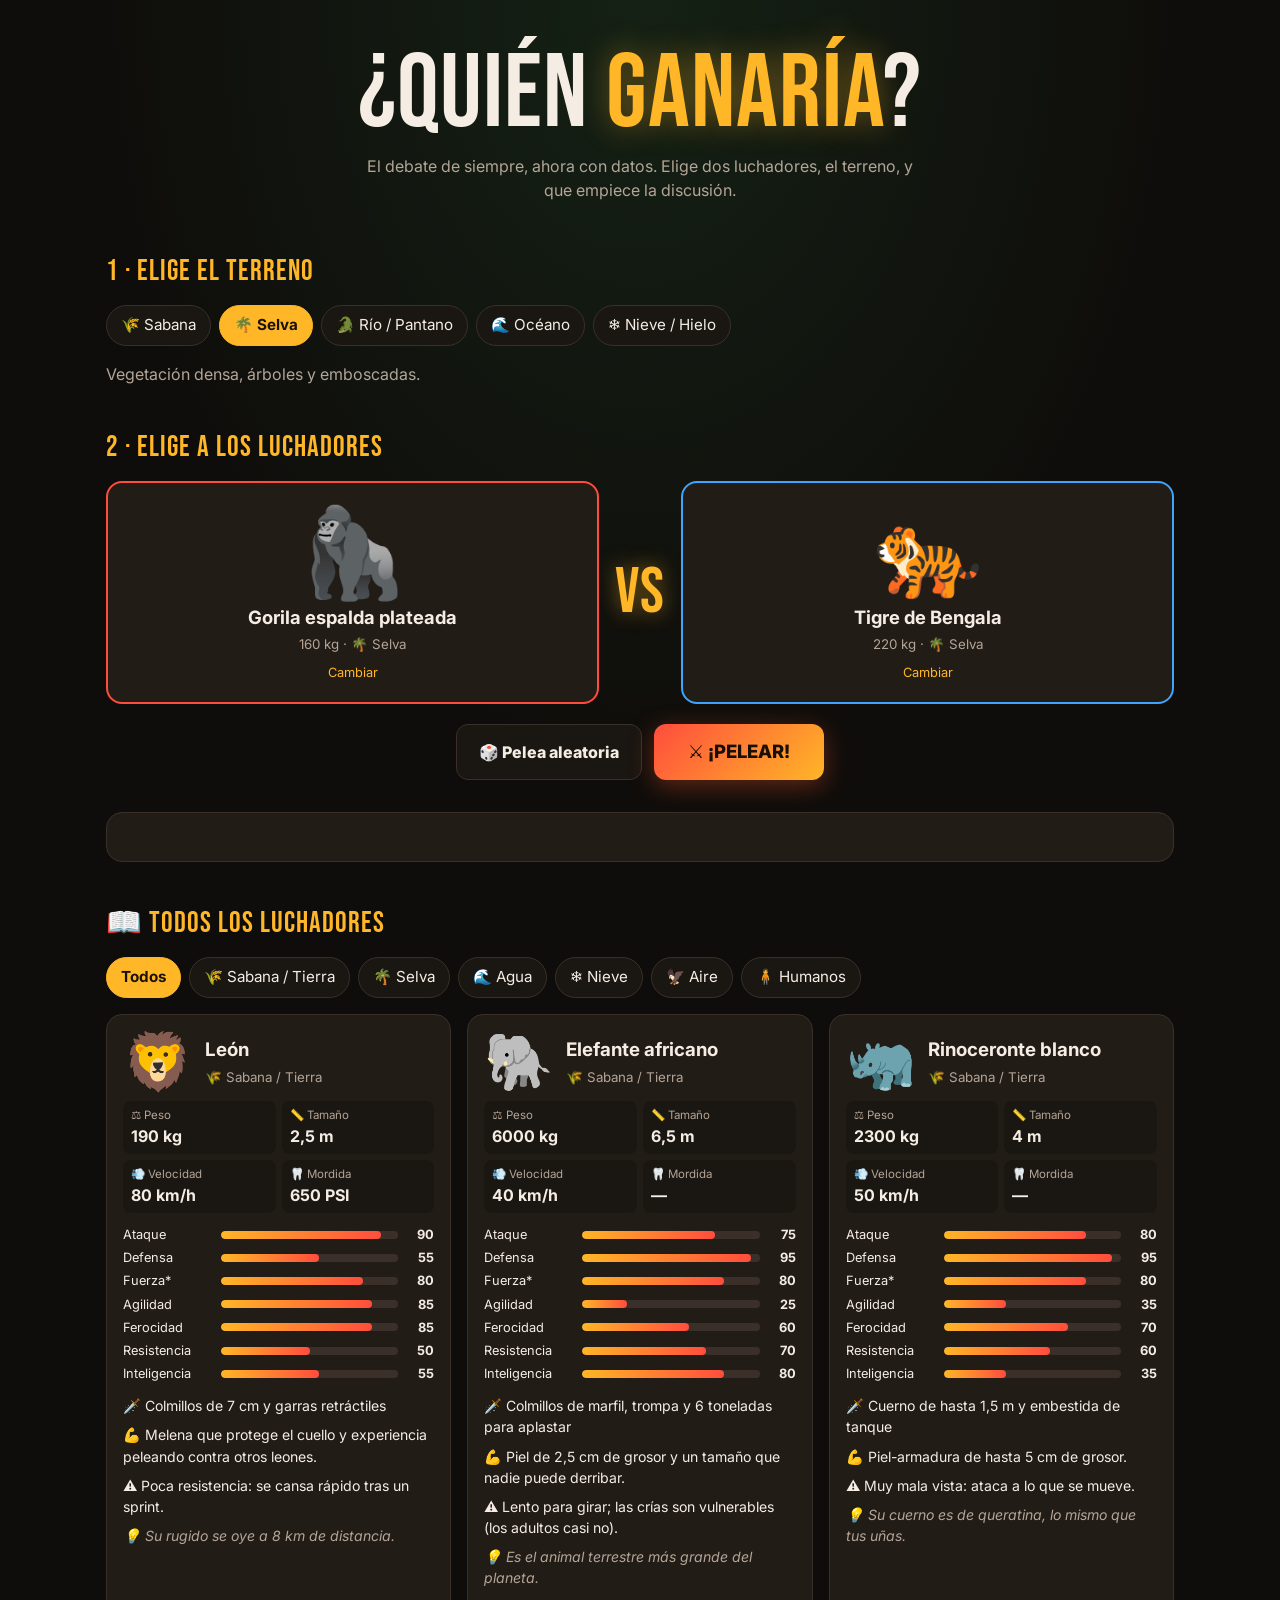
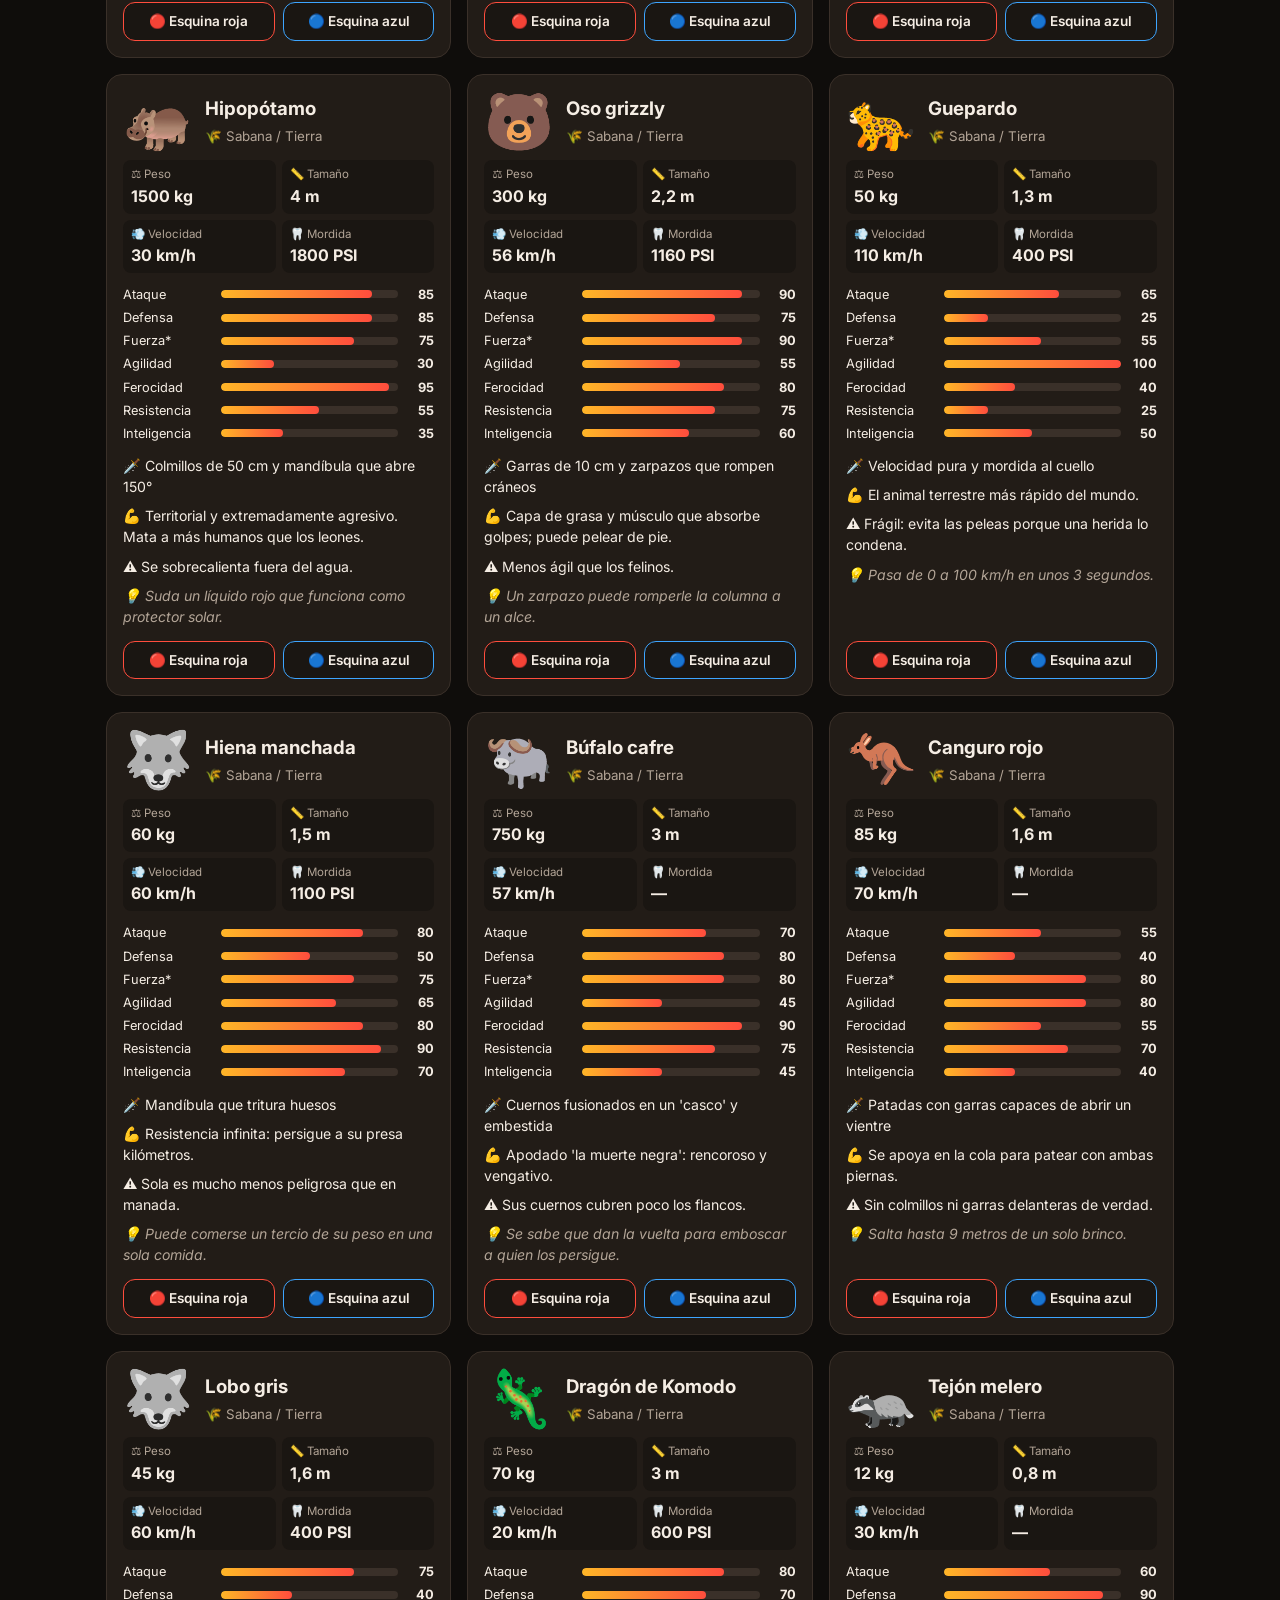
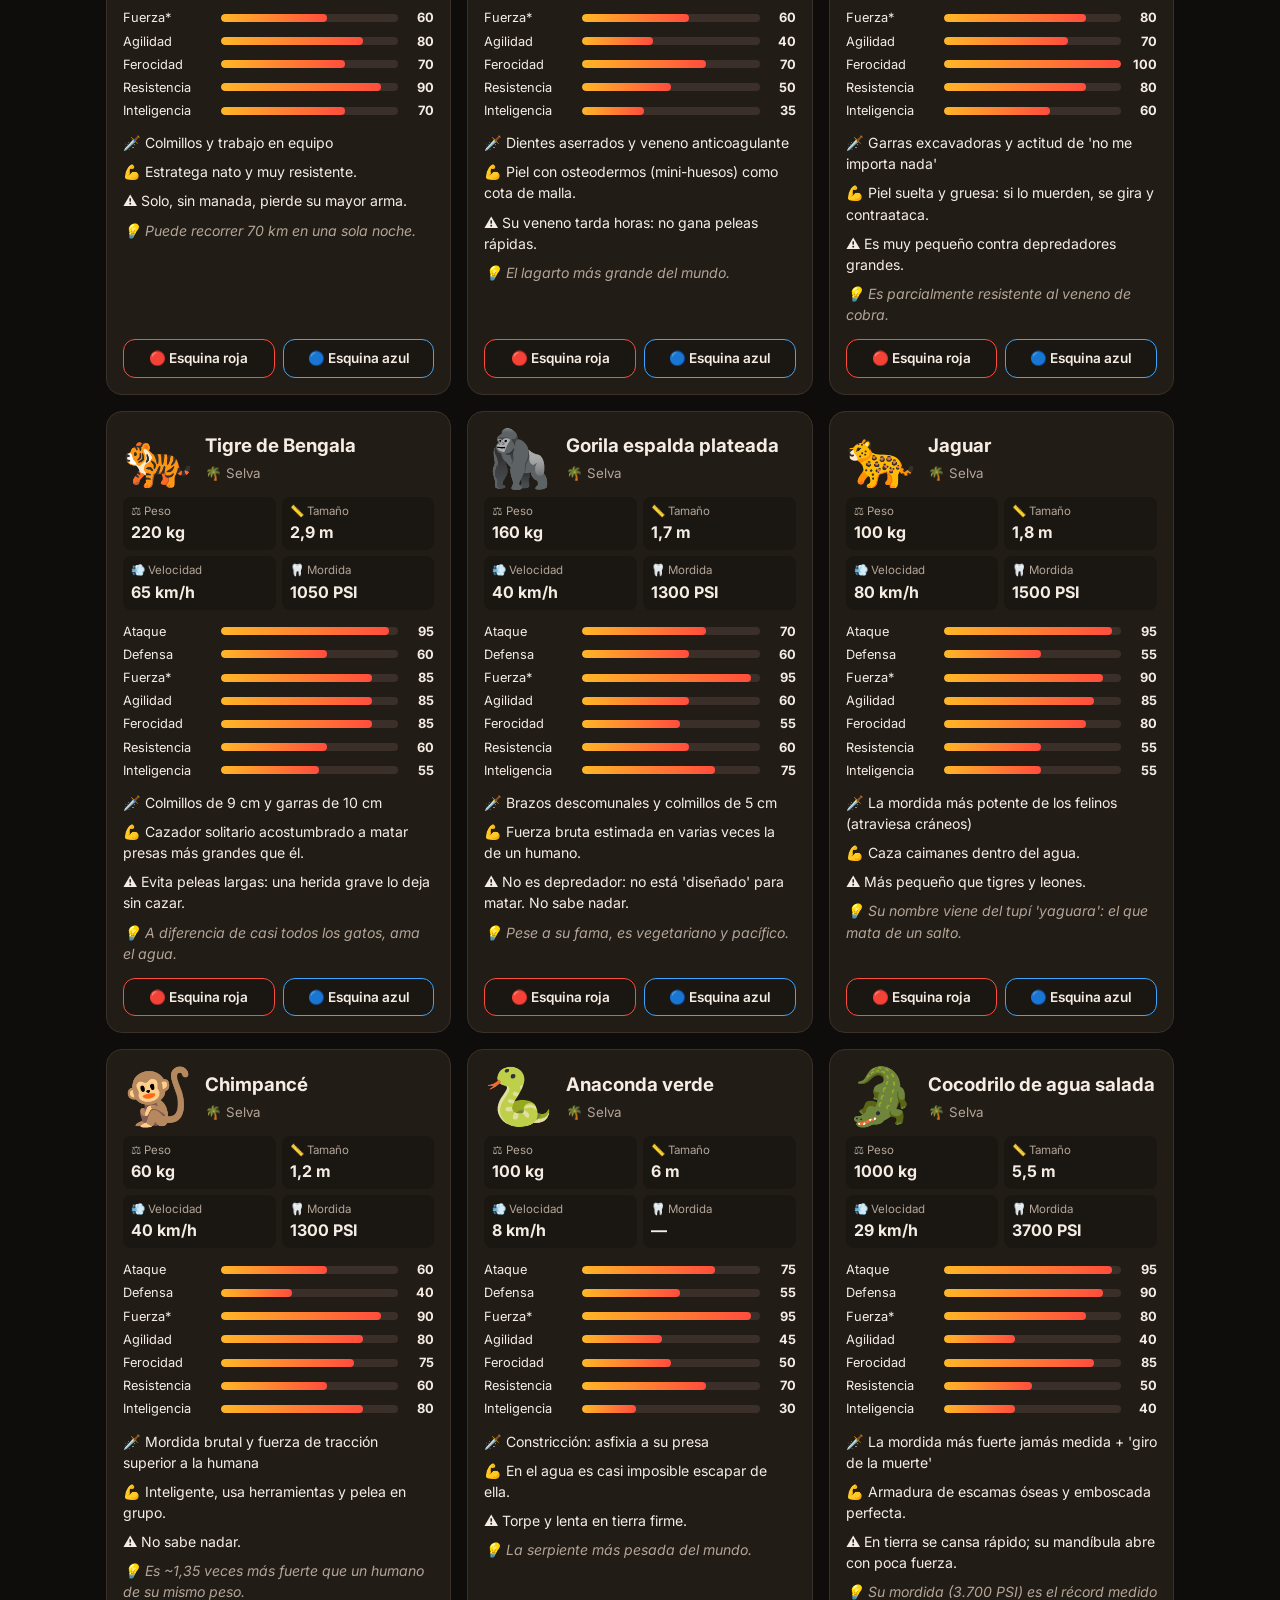
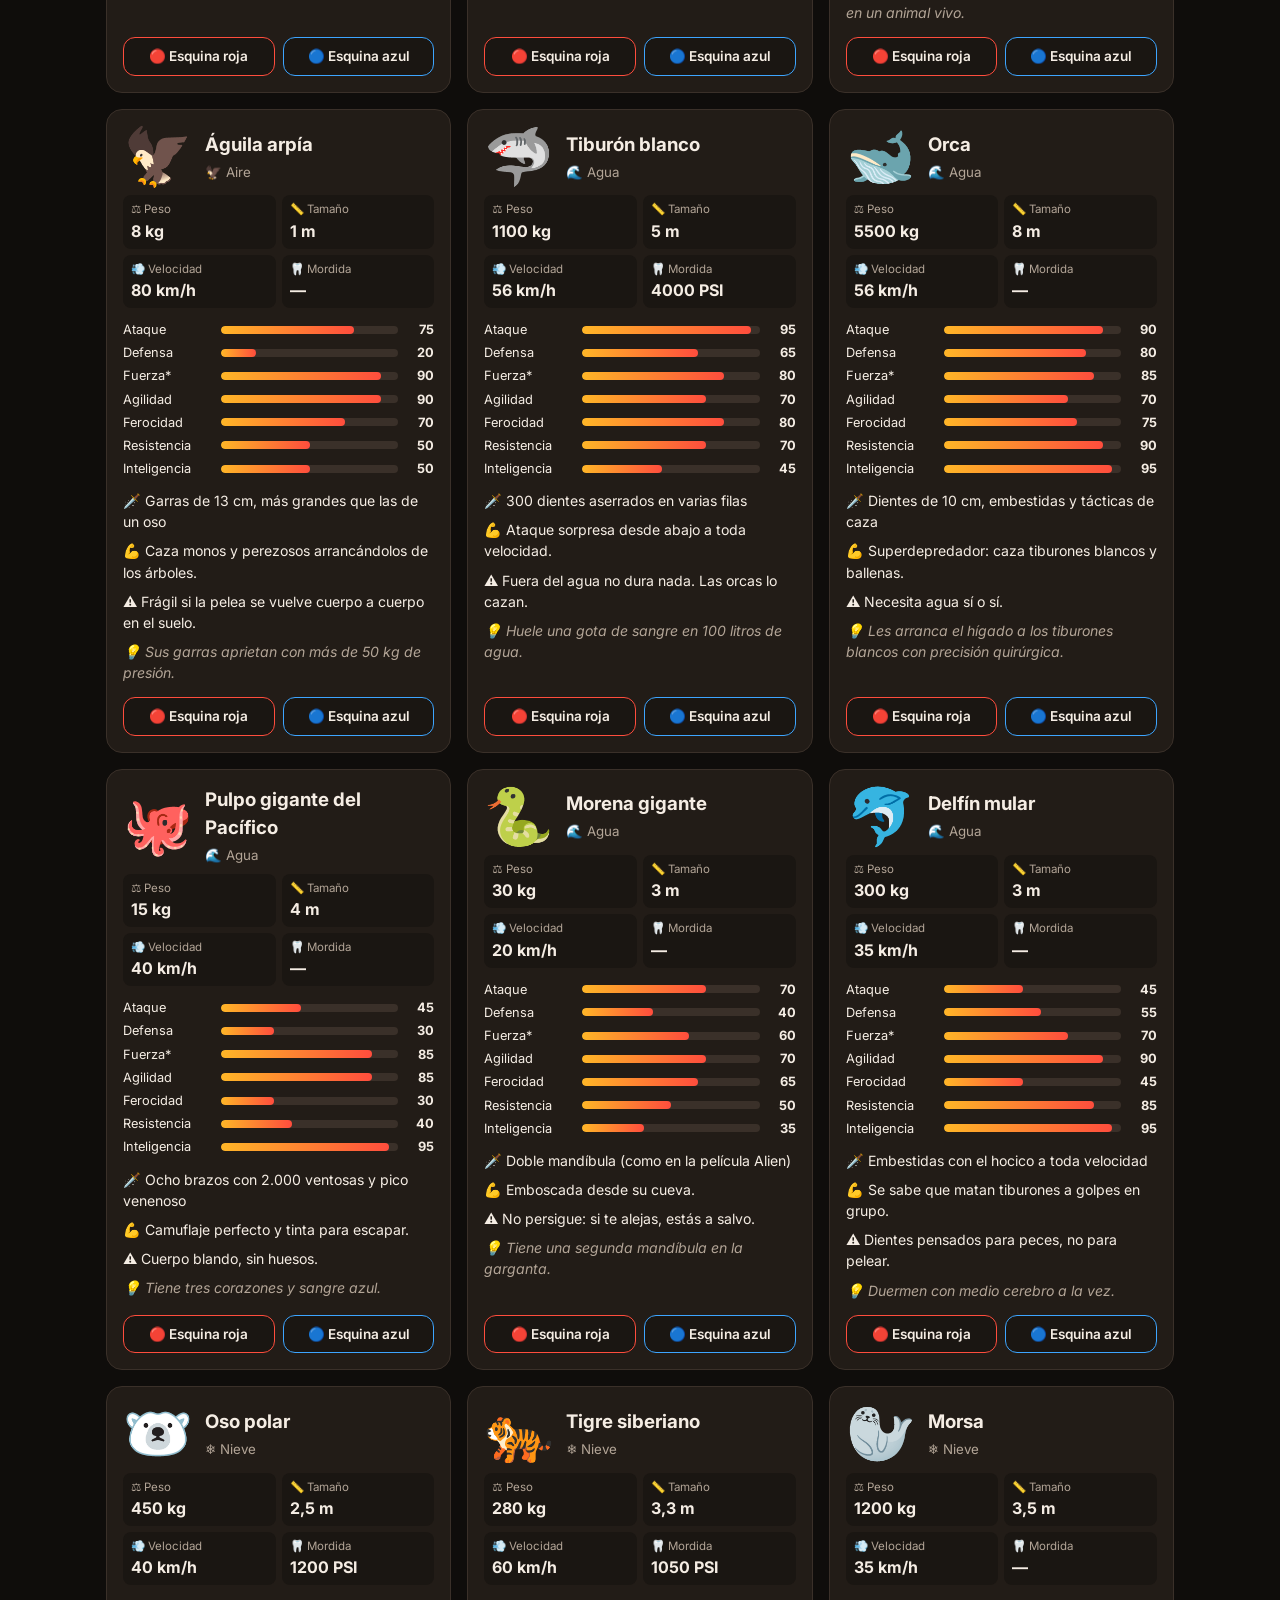
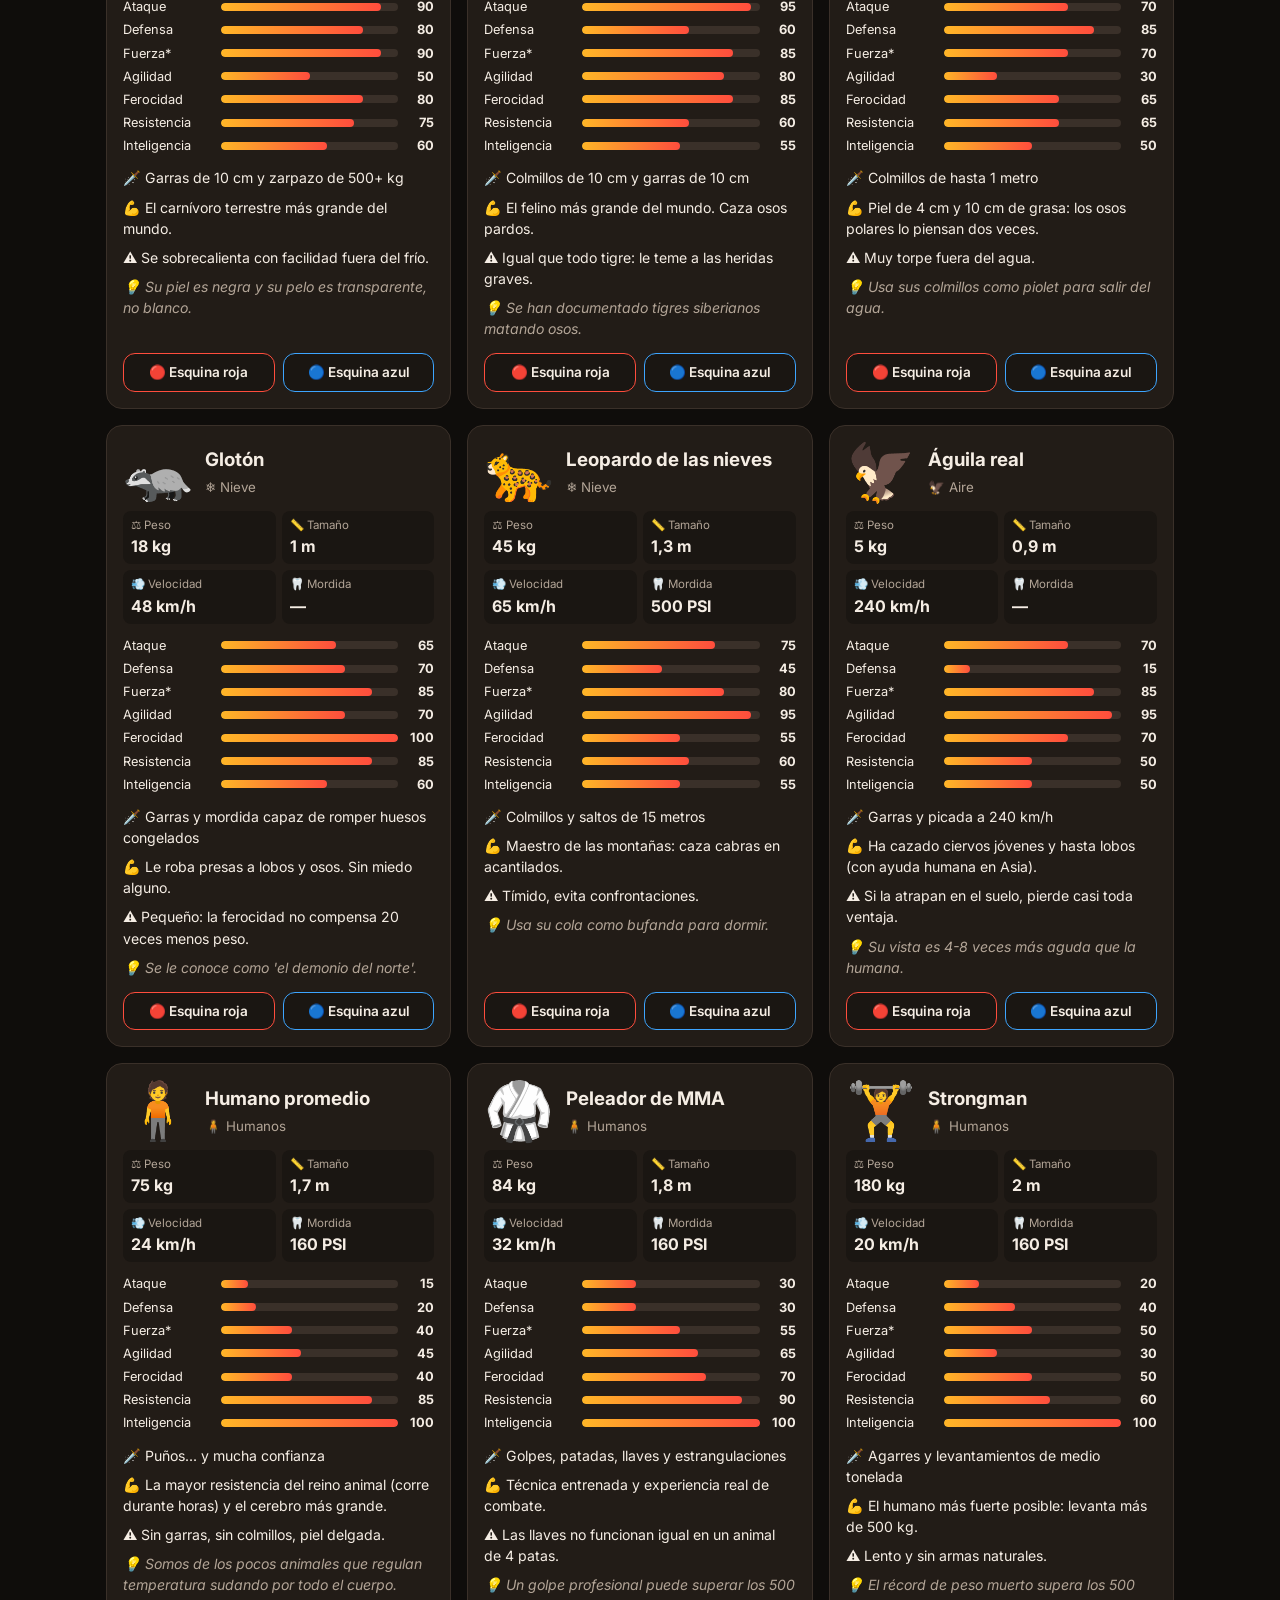
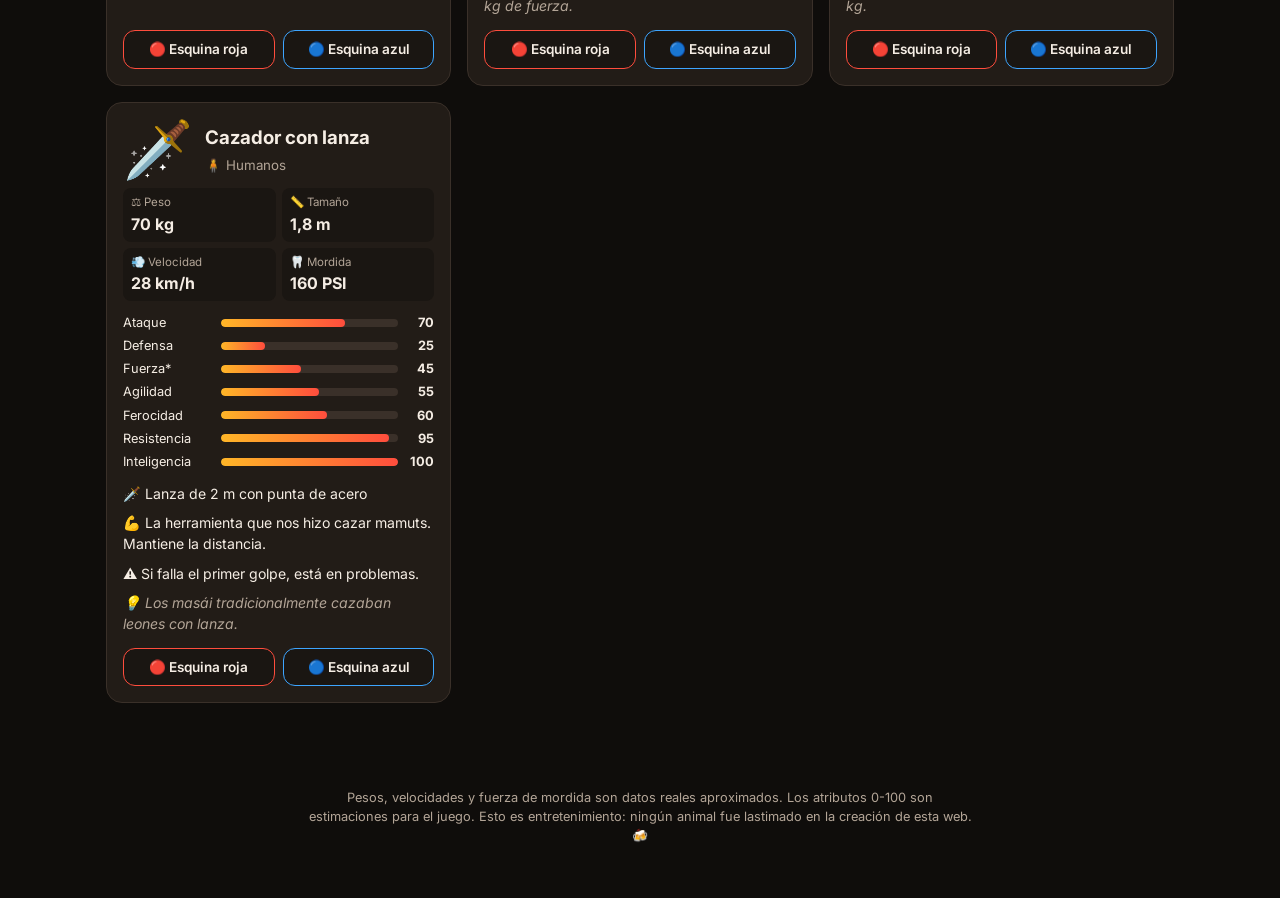
==== index.html @ 84d618d5 "Crear web '¿Quién Ganaría?': comparador de peleas entre animales y humanos - 34 luchadores en 6 cate" ====
<!doctype html>
<html lang="es">
<head>
  <meta charset="utf-8" />
  <meta name="viewport" content="width=device-width, initial-scale=1" />
  <title>¿Quién Ganaría?</title>
  <meta name="description" content="El debate de siempre entre amigos: ¿quién ganaría en una pelea? Animales y humanos con estadísticas reales." />
  <link rel="preconnect" href="https://fonts.googleapis.com" />
  <link rel="preconnect" href="https://fonts.gstatic.com" crossorigin />
  <link href="https://fonts.googleapis.com/css2?family=Bebas+Neue&family=Inter:wght@400;600;800&display=swap" rel="stylesheet" />
  <link rel="stylesheet" href="css/styles.css" />
</head>
<body>
  <header class="hero">
    <h1>¿Quién <span>Ganaría</span>?</h1>
    <p>El debate de siempre, ahora con datos. Elige dos luchadores, el terreno, y que empiece la discusión.</p>
  </header>

  <main>
    <section class="arena-picker" aria-label="Elegir arena">
      <h2>1 · Elige el terreno</h2>
      <div id="arenas" class="chips"></div>
      <p id="arena-desc" class="muted"></p>
    </section>

    <section class="ring" aria-label="Luchadores">
      <h2>2 · Elige a los luchadores</h2>
      <div class="ring-grid">
        <button class="slot" id="slot-a" data-side="a"></button>
        <div class="vs">VS</div>
        <button class="slot" id="slot-b" data-side="b"></button>
      </div>
      <div class="actions">
        <button id="btn-random" class="btn ghost">🎲 Pelea aleatoria</button>
        <button id="btn-fight" class="btn primary">⚔️ ¡PELEAR!</button>
      </div>
    </section>

    <section id="result" class="result" hidden aria-live="polite"></section>

    <section class="compare" id="compare" hidden aria-label="Comparación de estadísticas"></section>

    <section class="roster-section" aria-label="Enciclopedia de luchadores">
      <h2>📖 Todos los luchadores</h2>
      <div id="roster-filters" class="chips"></div>
      <div id="roster" class="roster"></div>
    </section>
  </main>

  <dialog id="picker">
    <form method="dialog" class="picker-head">
      <h3 id="picker-title">Elige un luchador</h3>
      <button class="close" aria-label="Cerrar">✕</button>
    </form>
    <input id="picker-search" type="search" placeholder="Buscar… (ej: oso, tigre)" autocomplete="off" />
    <div id="picker-filters" class="chips small"></div>
    <div id="picker-list" class="picker-list"></div>
  </dialog>

  <footer>
    <p>Pesos, velocidades y fuerza de mordida son datos reales aproximados. Los atributos 0-100 son estimaciones para el juego.
    Esto es entretenimiento: ningún animal fue lastimado en la creación de esta web. 🍻</p>
  </footer>

  <script src="js/data.js"></script>
  <script src="js/engine.js"></script>
  <script src="js/app.js"></script>
</body>
</html>
---- css/styles.css ----
:root {
  --bg: #0f0d0b;
  --bg-2: #1a1612;
  --card: #221c17;
  --line: #3a3029;
  --text: #f5ede4;
  --muted: #b3a597;
  --gold: #ffb627;
  --red: #ff4d3d;
  --blue: #3da5ff;
  --arena-tint: rgba(255, 182, 39, 0.08);
  --radius: 16px;
}
body[data-arena="selva"] { --arena-tint: rgba(60, 180, 90, 0.12); }
body[data-arena="rio"] { --arena-tint: rgba(110, 150, 70, 0.14); }
body[data-arena="oceano"] { --arena-tint: rgba(40, 120, 220, 0.14); }
body[data-arena="nieve"] { --arena-tint: rgba(180, 220, 255, 0.12); }
body[data-arena="sabana"] { --arena-tint: rgba(230, 170, 60, 0.12); }

* { box-sizing: border-box; }
html { scroll-behavior: smooth; }
body {
  margin: 0;
  font-family: "Inter", system-ui, sans-serif;
  background: radial-gradient(ellipse at top, var(--arena-tint), transparent 60%), var(--bg);
  background-attachment: fixed;
  color: var(--text);
  line-height: 1.5;
  transition: background 0.4s;
}
main { max-width: 1100px; margin: 0 auto; padding: 0 16px 48px; }
h1, h2, .vs, .tag { font-family: "Bebas Neue", Impact, sans-serif; letter-spacing: 1px; font-weight: 400; }
h2 { font-size: 1.8rem; margin: 40px 0 12px; color: var(--gold); }
h3 { margin: 0; }
.muted { color: var(--muted); }
.small { font-size: 0.85rem; }

/* ── hero ── */
.hero { text-align: center; padding: 48px 16px 8px; }
.hero h1 { font-size: clamp(3rem, 11vw, 6.5rem); margin: 0; line-height: 0.9; }
.hero h1 span { color: var(--gold); text-shadow: 0 0 30px rgba(255, 182, 39, 0.4); }
.hero p { color: var(--muted); max-width: 560px; margin: 12px auto 0; }

/* ── chips ── */
.chips { display: flex; flex-wrap: wrap; gap: 8px; }
.chip {
  border: 1px solid var(--line); background: var(--bg-2); color: var(--text);
  padding: 8px 14px; border-radius: 999px; cursor: pointer; font: inherit; font-size: 0.95rem;
}
.chip:hover { border-color: var(--gold); }
.chip.active { background: var(--gold); color: #1a1208; border-color: var(--gold); font-weight: 700; }
.chips.small .chip { padding: 5px 10px; font-size: 0.85rem; }

/* ── ring ── */
.ring-grid { display: grid; grid-template-columns: 1fr auto 1fr; gap: 16px; align-items: center; }
.slot {
  display: flex; flex-direction: column; align-items: center; gap: 4px;
  background: var(--card); color: var(--text); font: inherit;
  border: 2px solid var(--red); border-radius: var(--radius); padding: 20px 12px; cursor: pointer;
  box-shadow: 0 0 0 0 transparent; transition: transform 0.15s, box-shadow 0.15s; min-width: 0;
}
#slot-b { border-color: var(--blue); }
.slot:hover { transform: translateY(-3px); box-shadow: 0 10px 30px rgba(0, 0, 0, 0.4); }
.slot strong { font-size: 1.15rem; text-align: center; }
.slot small { color: var(--muted); text-align: center; }
.slot em { font-style: normal; font-size: 0.8rem; color: var(--gold); margin-top: 4px; }
.big-emoji { font-size: 3.5rem; line-height: 1.1; }
.slot .big-emoji { font-size: clamp(3.5rem, 12vw, 5.5rem); }
.vs { font-size: clamp(2.2rem, 7vw, 4rem); color: var(--gold); text-shadow: 0 0 20px rgba(255, 182, 39, 0.5); }
.actions { display: flex; gap: 12px; justify-content: center; margin-top: 20px; flex-wrap: wrap; }

.btn {
  font: inherit; font-weight: 800; border-radius: 12px; padding: 12px 22px; cursor: pointer;
  border: 1px solid var(--line); background: var(--bg-2); color: var(--text);
}
.btn.small { padding: 8px 12px; font-size: 0.85rem; font-weight: 600; }
.btn.primary {
  background: linear-gradient(135deg, var(--red), var(--gold)); color: #1a0f05; border: none;
  font-size: 1.15rem; padding: 14px 34px; box-shadow: 0 6px 24px rgba(255, 90, 40, 0.35);
}
.btn.primary:hover { filter: brightness(1.1); }
.btn.ghost:hover { border-color: var(--gold); }
.vote-a { border-color: var(--red); }
.vote-b { border-color: var(--blue); }
.vote-a:hover { background: rgba(255, 77, 61, 0.15); }
.vote-b:hover { background: rgba(61, 165, 255, 0.15); }

/* ── result ── */
.result {
  margin-top: 32px; background: var(--card); border: 1px solid var(--line); border-radius: var(--radius);
  padding: 24px; display: grid; gap: 24px; grid-template-columns: 1.2fr 1fr; scroll-margin-top: 16px;
}
.result.pop { animation: pop 0.4s ease-out; }
@keyframes pop { from { transform: scale(0.96); opacity: 0; } to { transform: none; opacity: 1; } }
.verdict { grid-column: 1 / -1; }
.tag { display: inline-block; background: var(--gold); color: #1a1208; padding: 2px 12px; border-radius: 6px; font-size: 1.3rem; margin: 0 0 12px; }
.winner { display: flex; gap: 16px; align-items: center; }
.winner .big-emoji { font-size: 5rem; }
.winner small { color: var(--muted); text-transform: uppercase; letter-spacing: 1px; font-size: 0.75rem; }
.winner h3 { font-family: "Bebas Neue", sans-serif; font-weight: 400; font-size: 2.6rem; line-height: 1; }
.winner p { margin: 4px 0 0; }
.prob { display: flex; align-items: center; gap: 10px; margin-top: 18px; font-weight: 800; white-space: nowrap; }
.prob-bar { flex: 1; height: 16px; border-radius: 999px; overflow: hidden; display: flex; background: var(--line); }
.prob-bar i { display: block; height: 100%; transition: width 0.8s ease-out; }
.prob-bar .pa { background: var(--red); }
.prob-bar .pb { background: var(--blue); }
.reasons h4, .vote h4 { margin: 0 0 10px; font-size: 1.05rem; }
.reasons ul { margin: 0; padding: 0; list-style: none; display: grid; gap: 8px; }
.reasons li { padding: 8px 12px; border-left: 4px solid var(--muted); background: var(--bg-2); border-radius: 0 8px 8px 0; }
.reasons li.fav-a { border-color: var(--red); }
.reasons li.fav-b { border-color: var(--blue); }
.vote-btns { display: flex; flex-direction: column; gap: 8px; margin-bottom: 10px; }

/* ── compare ── */
.compare { margin-top: 24px; background: var(--card); border: 1px solid var(--line); border-radius: var(--radius); padding: 8px 20px 20px; }
.compare h2 { margin-top: 16px; }
.compare table { width: 100%; border-collapse: collapse; table-layout: fixed; }
.compare th, .compare td { padding: 8px 6px; border-bottom: 1px solid var(--line); }
.compare tbody th { text-align: center; font-weight: 600; color: var(--muted); width: 30%; font-size: 0.9rem; }
.compare tbody th small { color: var(--text); }
.compare td:first-child { text-align: right; }
.compare td.win { color: var(--gold); font-weight: 800; }
.compare .ta { text-align: right; color: var(--red); }
.compare .tb { text-align: left; color: var(--blue); }
.armas { display: grid; grid-template-columns: 1fr 1fr; gap: 12px; margin-top: 12px; }
.armas p { margin: 0; }

/* ── bars ── */
.bar { height: 8px; background: var(--line); border-radius: 999px; overflow: hidden; }
.bar i { display: block; height: 100%; background: var(--blue); border-radius: 999px; }
.bar.rev { transform: scaleX(-1); }
.bar.rev i { background: var(--red); }
.bar-row { display: grid; grid-template-columns: 90px 1fr 28px; align-items: center; gap: 8px; font-size: 0.8rem; }
.bar-row .bar i { background: linear-gradient(90deg, var(--gold), var(--red)); }
.bar-row b { text-align: right; }

/* ── roster ── */
.roster { display: grid; grid-template-columns: repeat(auto-fill, minmax(270px, 1fr)); gap: 16px; margin-top: 16px; }
.card { background: var(--card); border: 1px solid var(--line); border-radius: var(--radius); padding: 16px; display: flex; flex-direction: column; gap: 8px; }
.card header { display: flex; gap: 12px; align-items: center; }
.card small { color: var(--muted); }
.card p { margin: 0; font-size: 0.88rem; }
.card .dato { color: var(--muted); font-style: italic; }
.bars { display: grid; gap: 4px; margin: 4px 0; }
.facts { list-style: none; padding: 0; margin: 0; display: grid; grid-template-columns: 1fr 1fr; gap: 6px; }
.facts li { background: var(--bg-2); border-radius: 8px; padding: 6px 8px; display: flex; flex-direction: column; }
.facts span { font-size: 0.72rem; color: var(--muted); }
.card-actions { display: flex; gap: 8px; margin-top: auto; padding-top: 6px; }
.card-actions .btn { flex: 1; }

/* ── picker ── */
dialog {
  background: var(--bg-2); color: var(--text); border: 1px solid var(--line); border-radius: var(--radius);
  width: min(720px, calc(100vw - 32px)); max-height: 85vh; padding: 16px; display: none; overflow: hidden;
}
dialog[open] { display: flex; flex-direction: column; gap: 12px; }
dialog::backdrop { background: rgba(0, 0, 0, 0.7); backdrop-filter: blur(3px); }
.picker-head { display: flex; justify-content: space-between; align-items: center; margin: 0; }
.close { background: none; border: none; color: var(--text); font-size: 1.4rem; cursor: pointer; }
#picker-search {
  width: 100%; padding: 12px 14px; border-radius: 10px; border: 1px solid var(--line);
  background: var(--card); color: var(--text); font: inherit;
}
.picker-list { overflow-y: auto; min-height: 0; display: grid; grid-template-columns: repeat(auto-fill, minmax(140px, 1fr)); gap: 10px; }
.pick {
  display: flex; flex-direction: column; align-items: center; gap: 2px; padding: 12px 8px;
  background: var(--card); color: var(--text); border: 1px solid var(--line); border-radius: 12px; cursor: pointer; font: inherit;
}
.pick span { font-size: 2.4rem; }
.pick strong { font-size: 0.9rem; text-align: center; }
.pick small { color: var(--muted); }
.pick:hover:not(:disabled) { border-color: var(--gold); }
.pick:disabled { opacity: 0.3; cursor: not-allowed; }

footer { text-align: center; color: var(--muted); font-size: 0.8rem; padding: 24px 16px 40px; max-width: 700px; margin: 0 auto; }

/* ── móvil ── */
@media (max-width: 720px) {
  .result { grid-template-columns: 1fr; padding: 18px; }
  .ring-grid { gap: 8px; }
  .slot { padding: 14px 6px; }
  .slot strong { font-size: 0.95rem; }
  .winner .big-emoji { font-size: 3.5rem; }
  .winner h3 { font-size: 2rem; }
  .armas { grid-template-columns: 1fr; }
  .compare { padding: 8px 12px 16px; }
  .compare tbody th { width: 34%; font-size: 0.78rem; }
  .compare td { font-size: 0.85rem; }
  .prob { font-size: 0.85rem; }
}
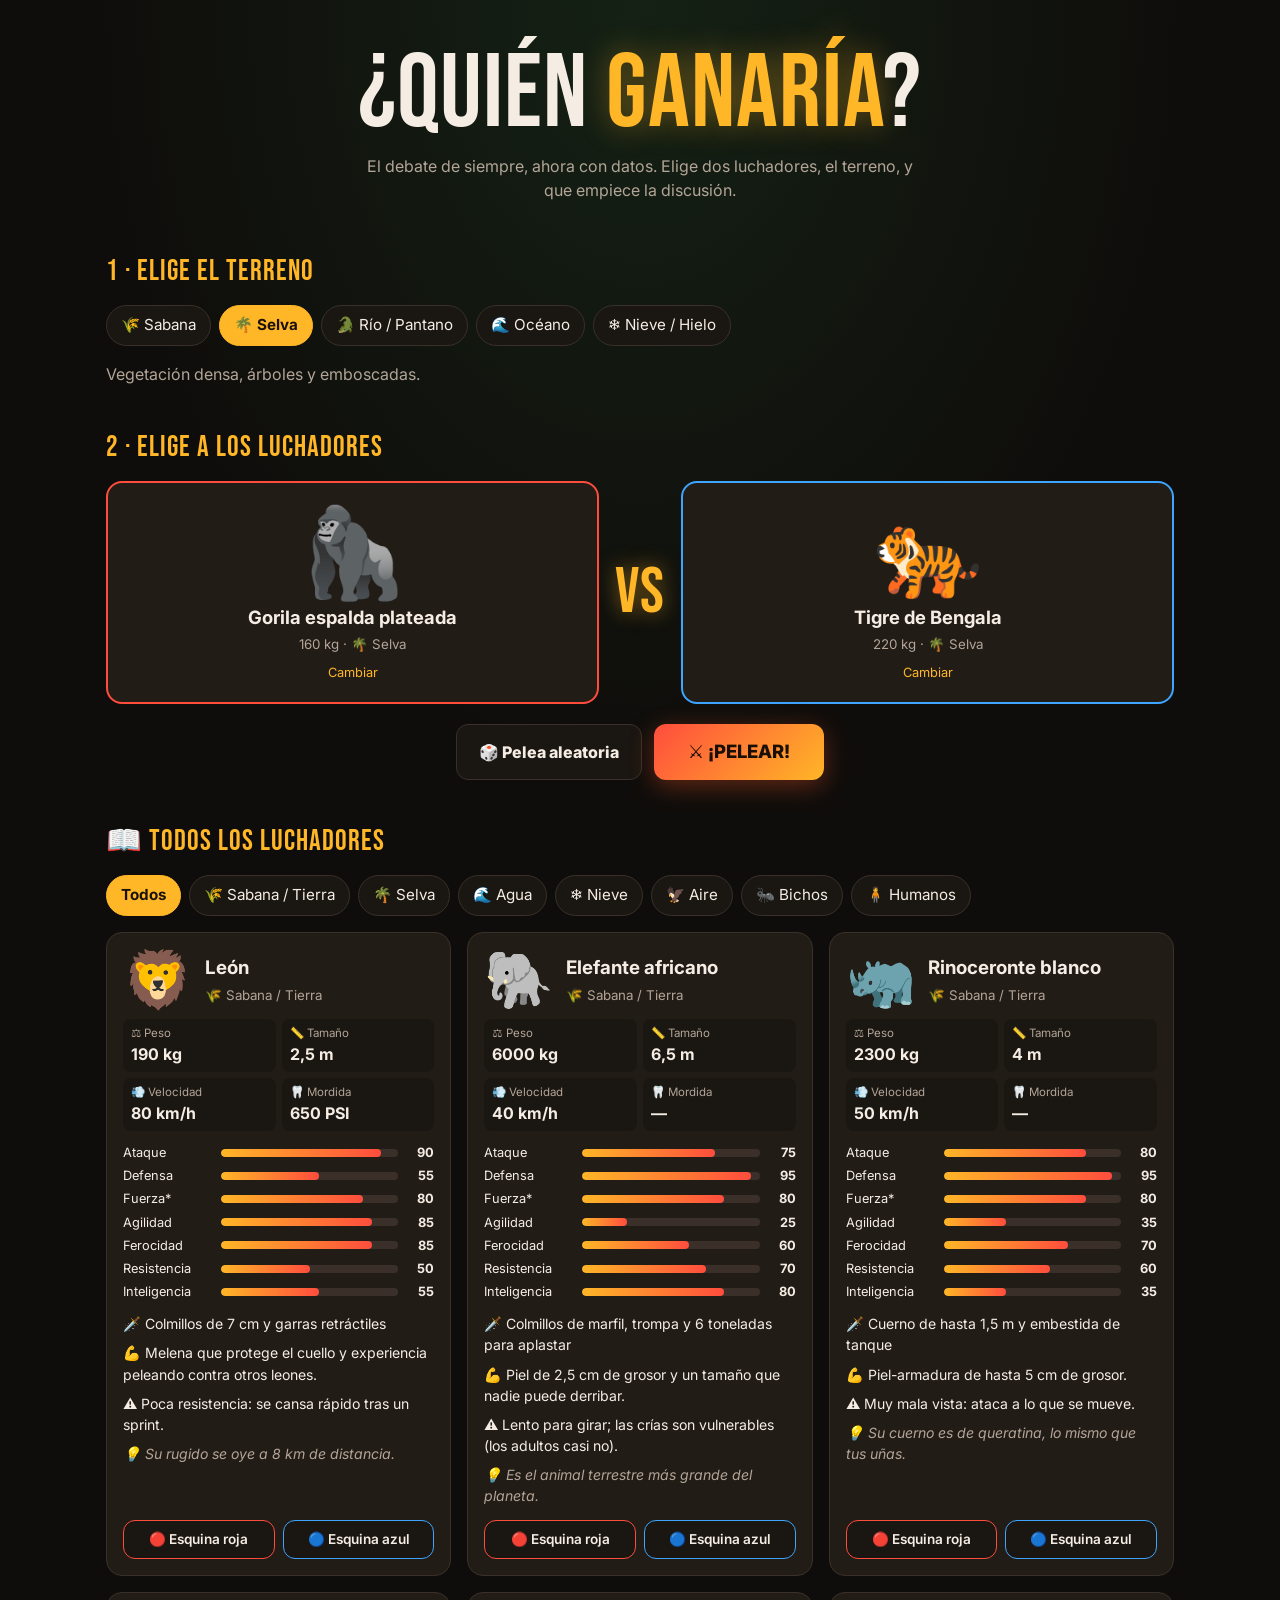
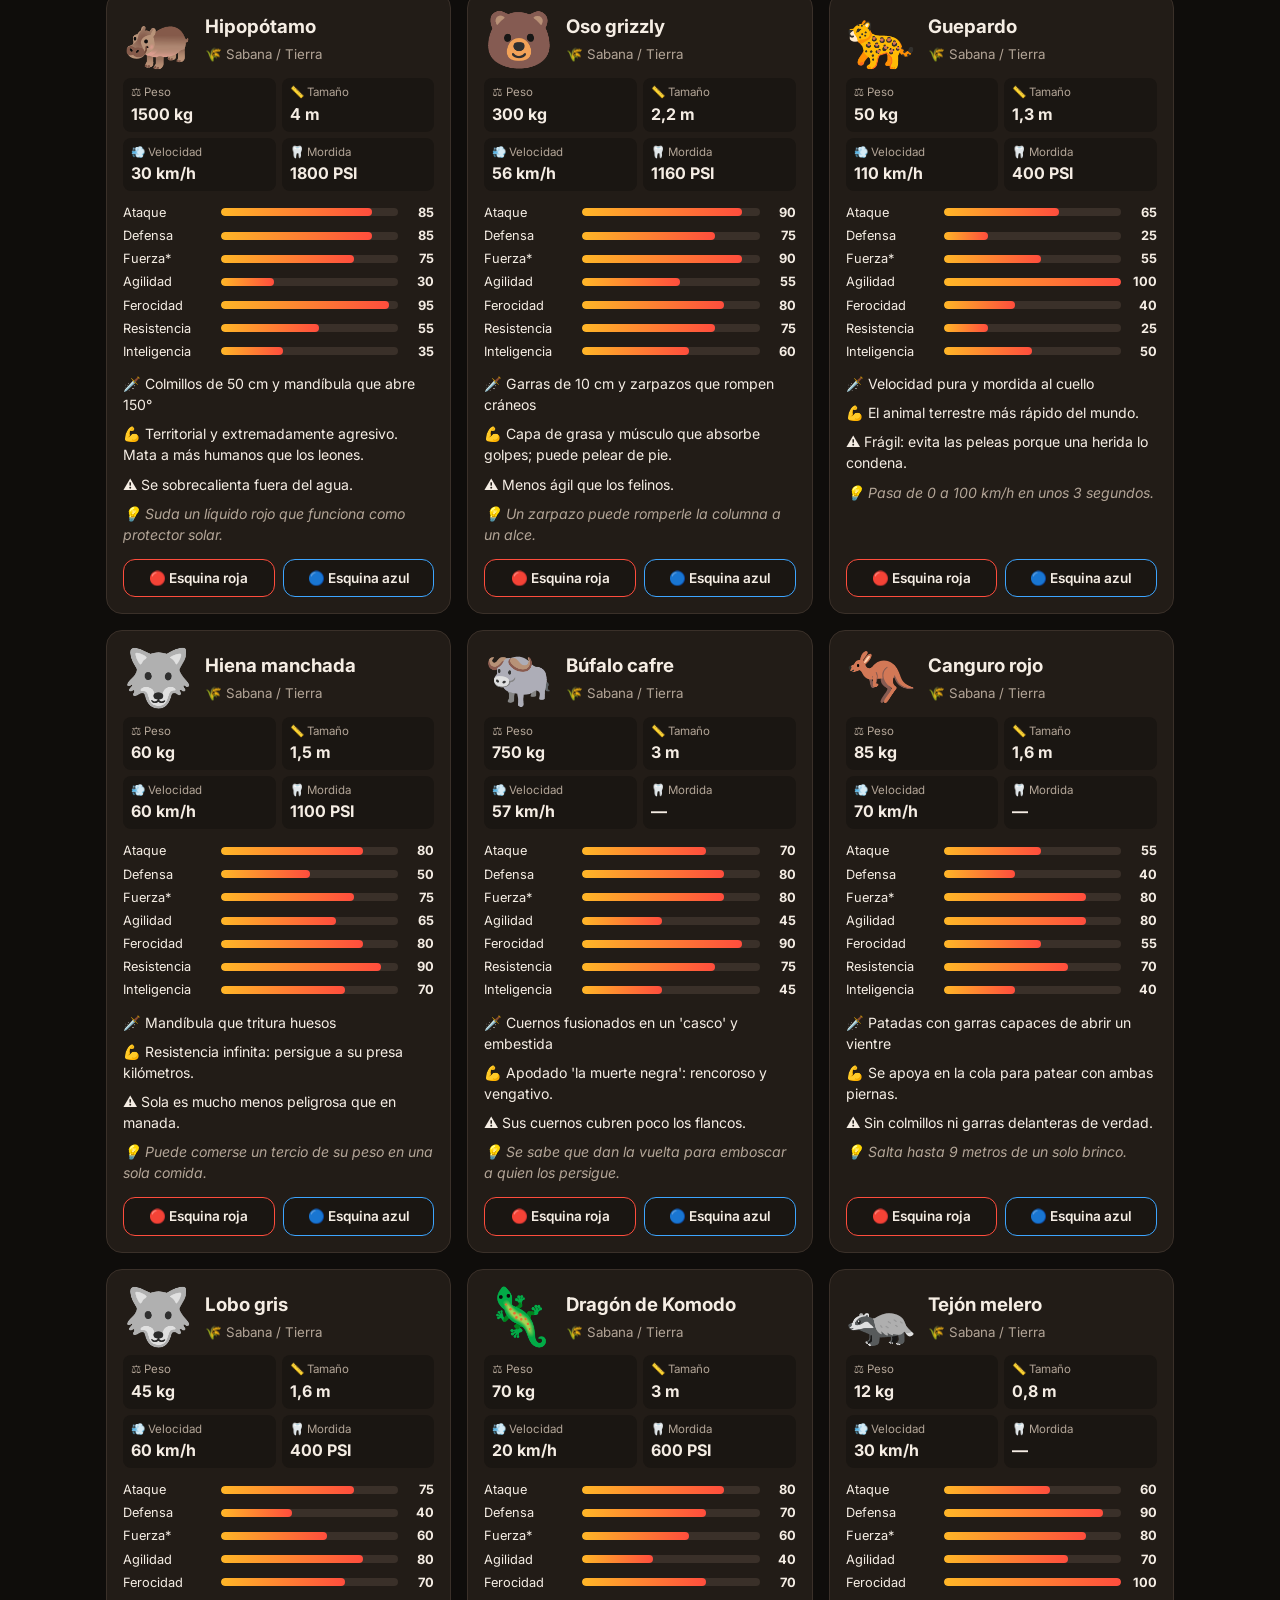
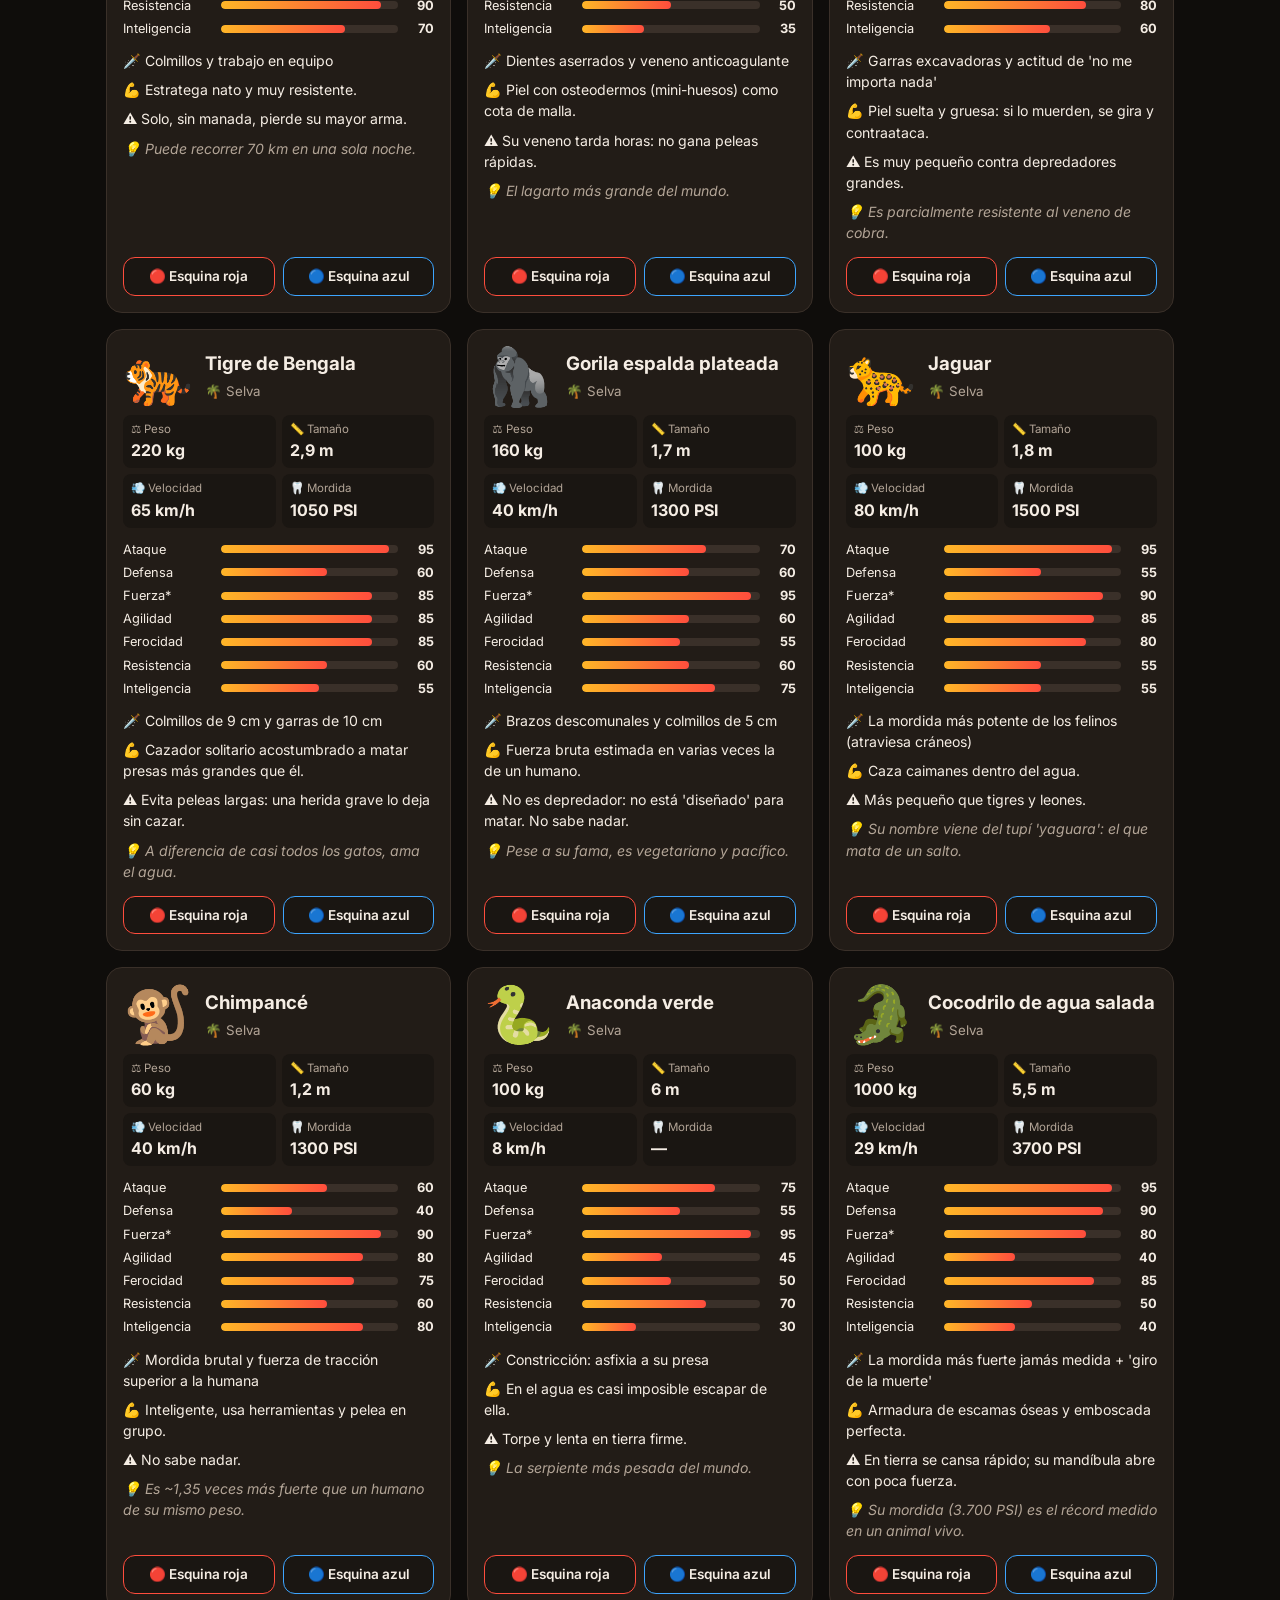
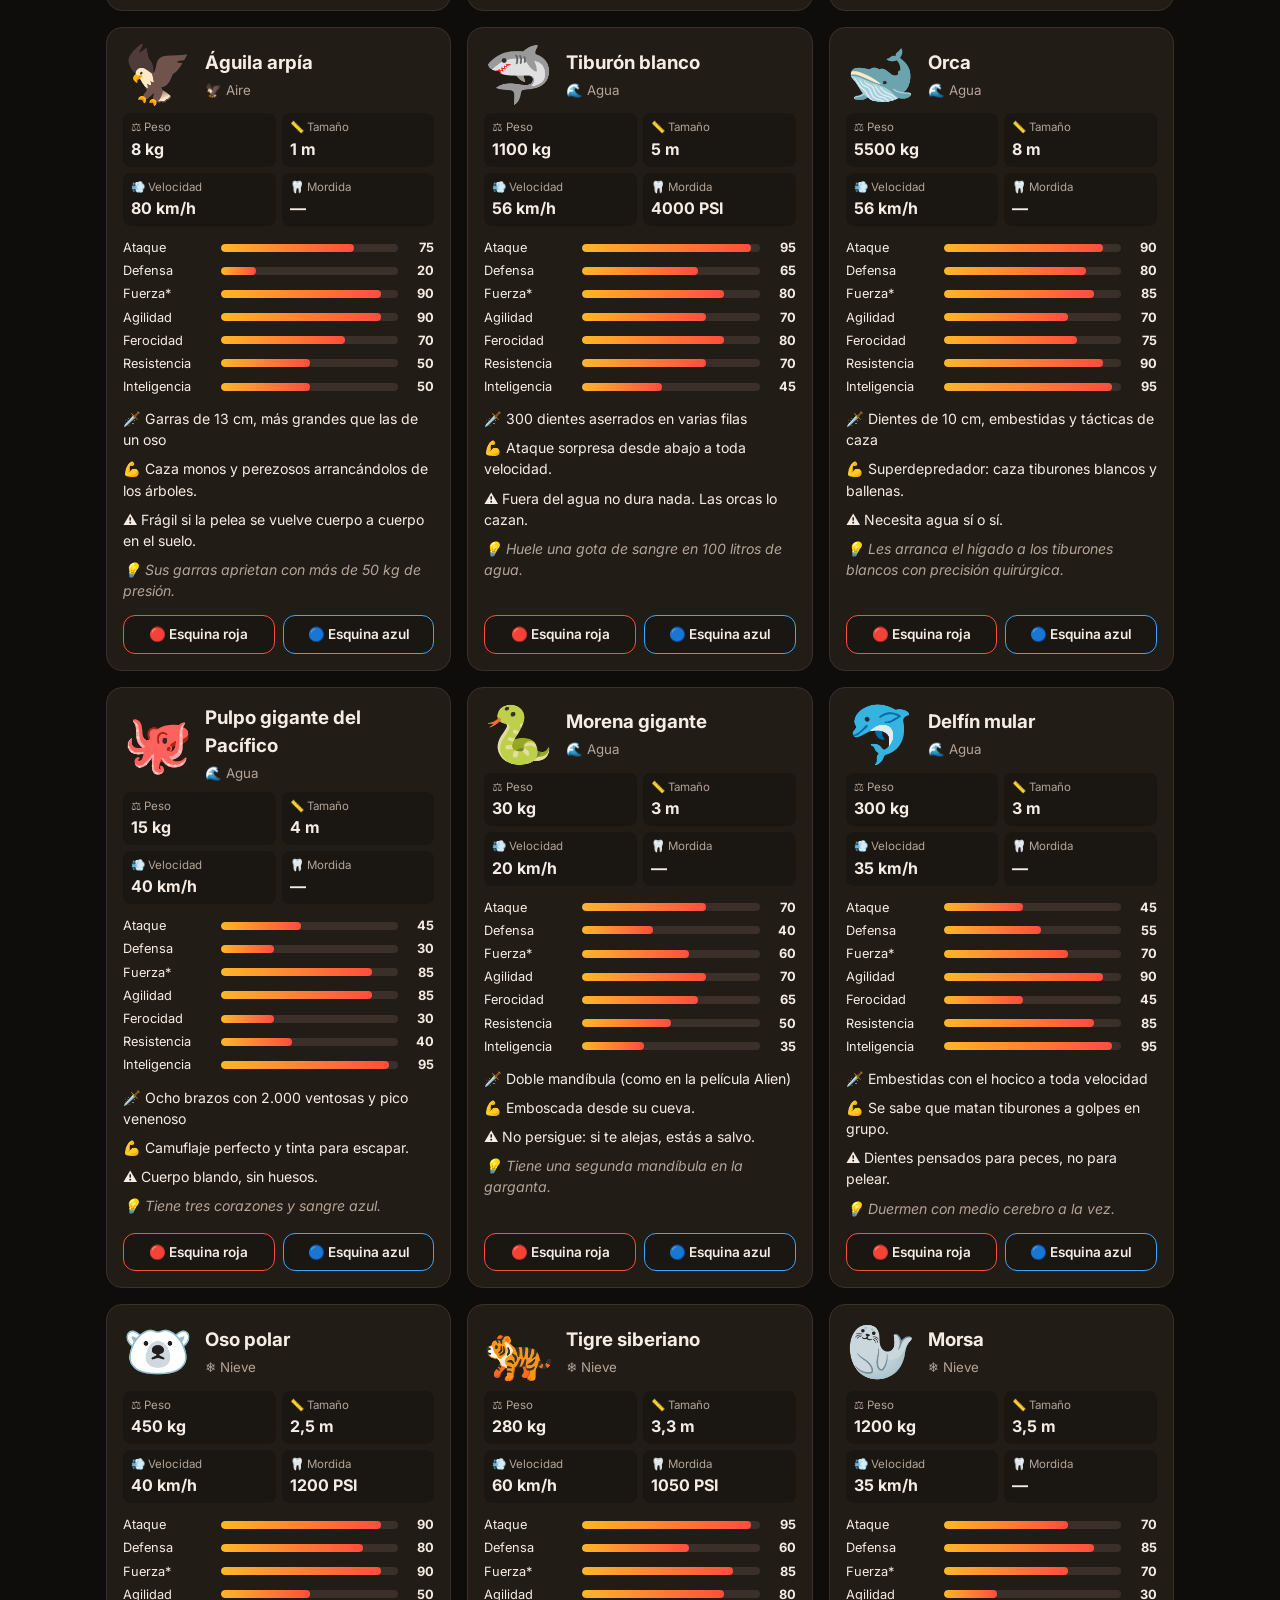
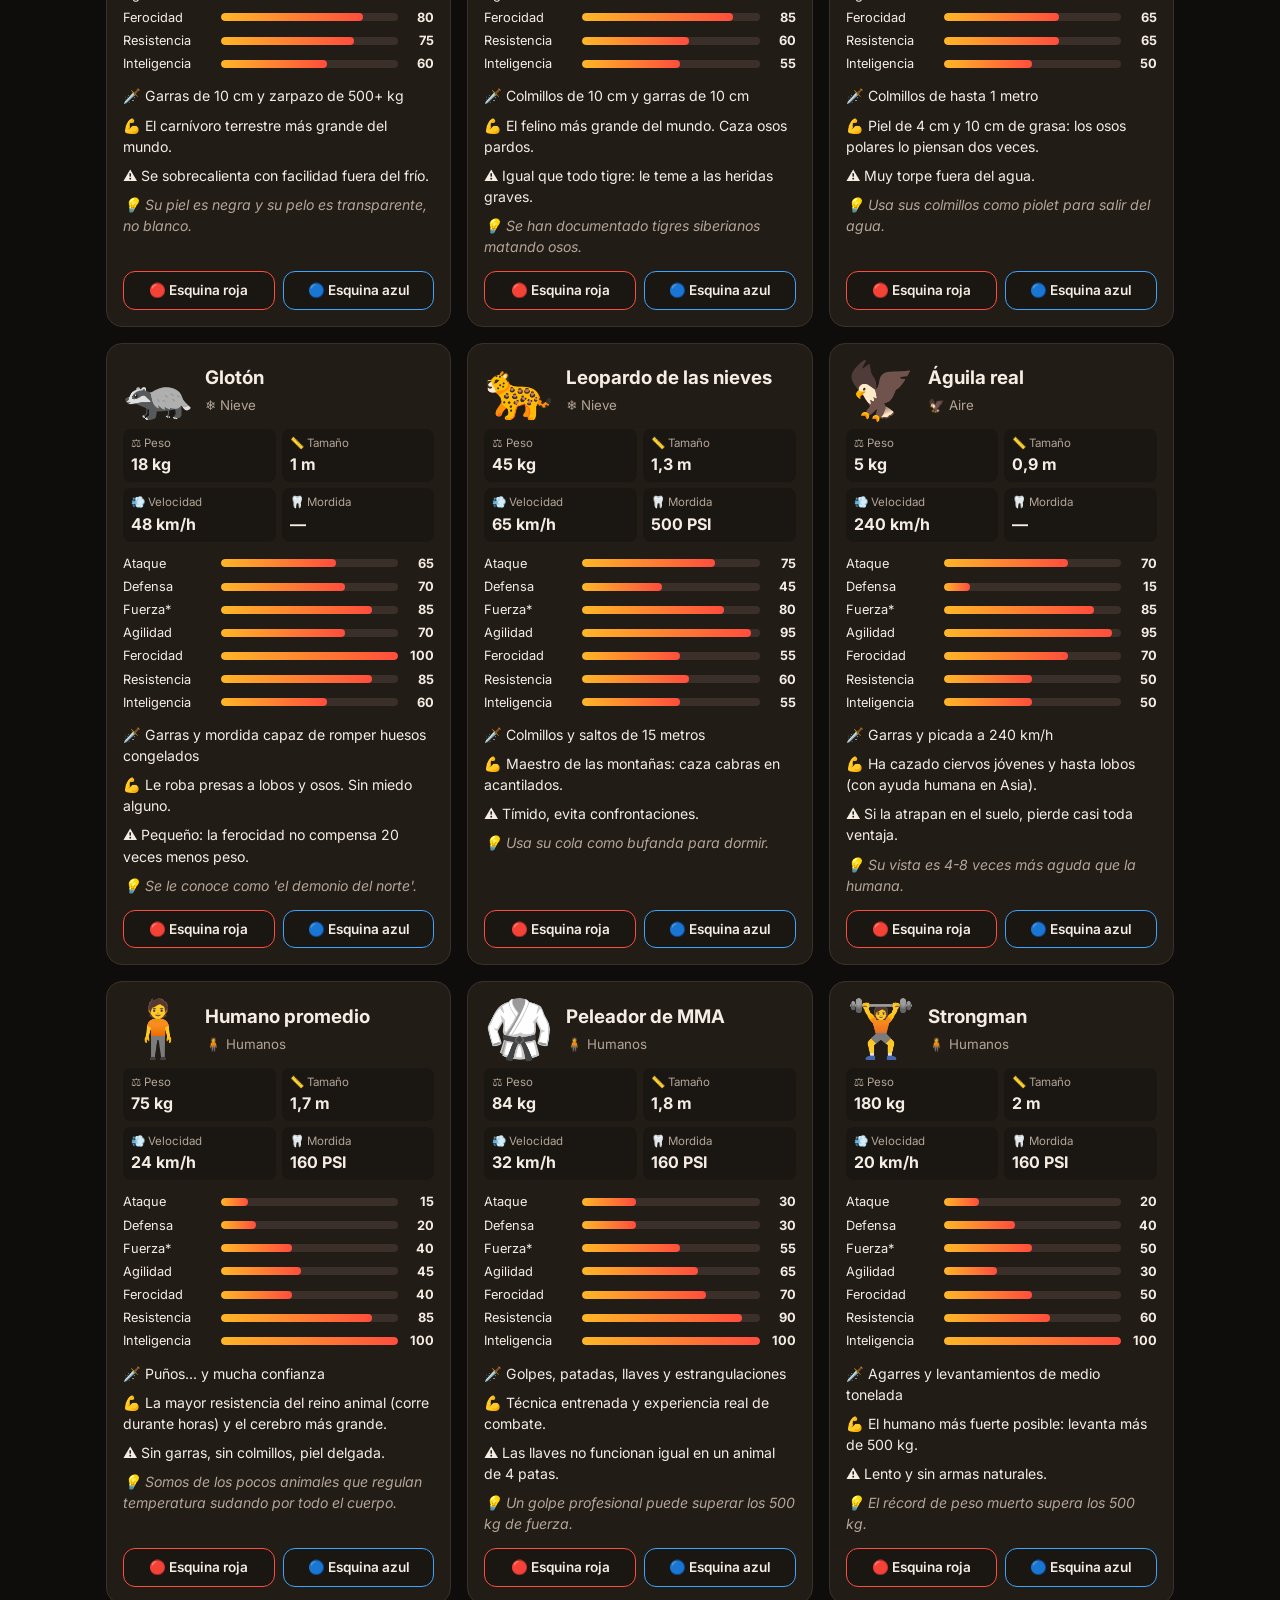
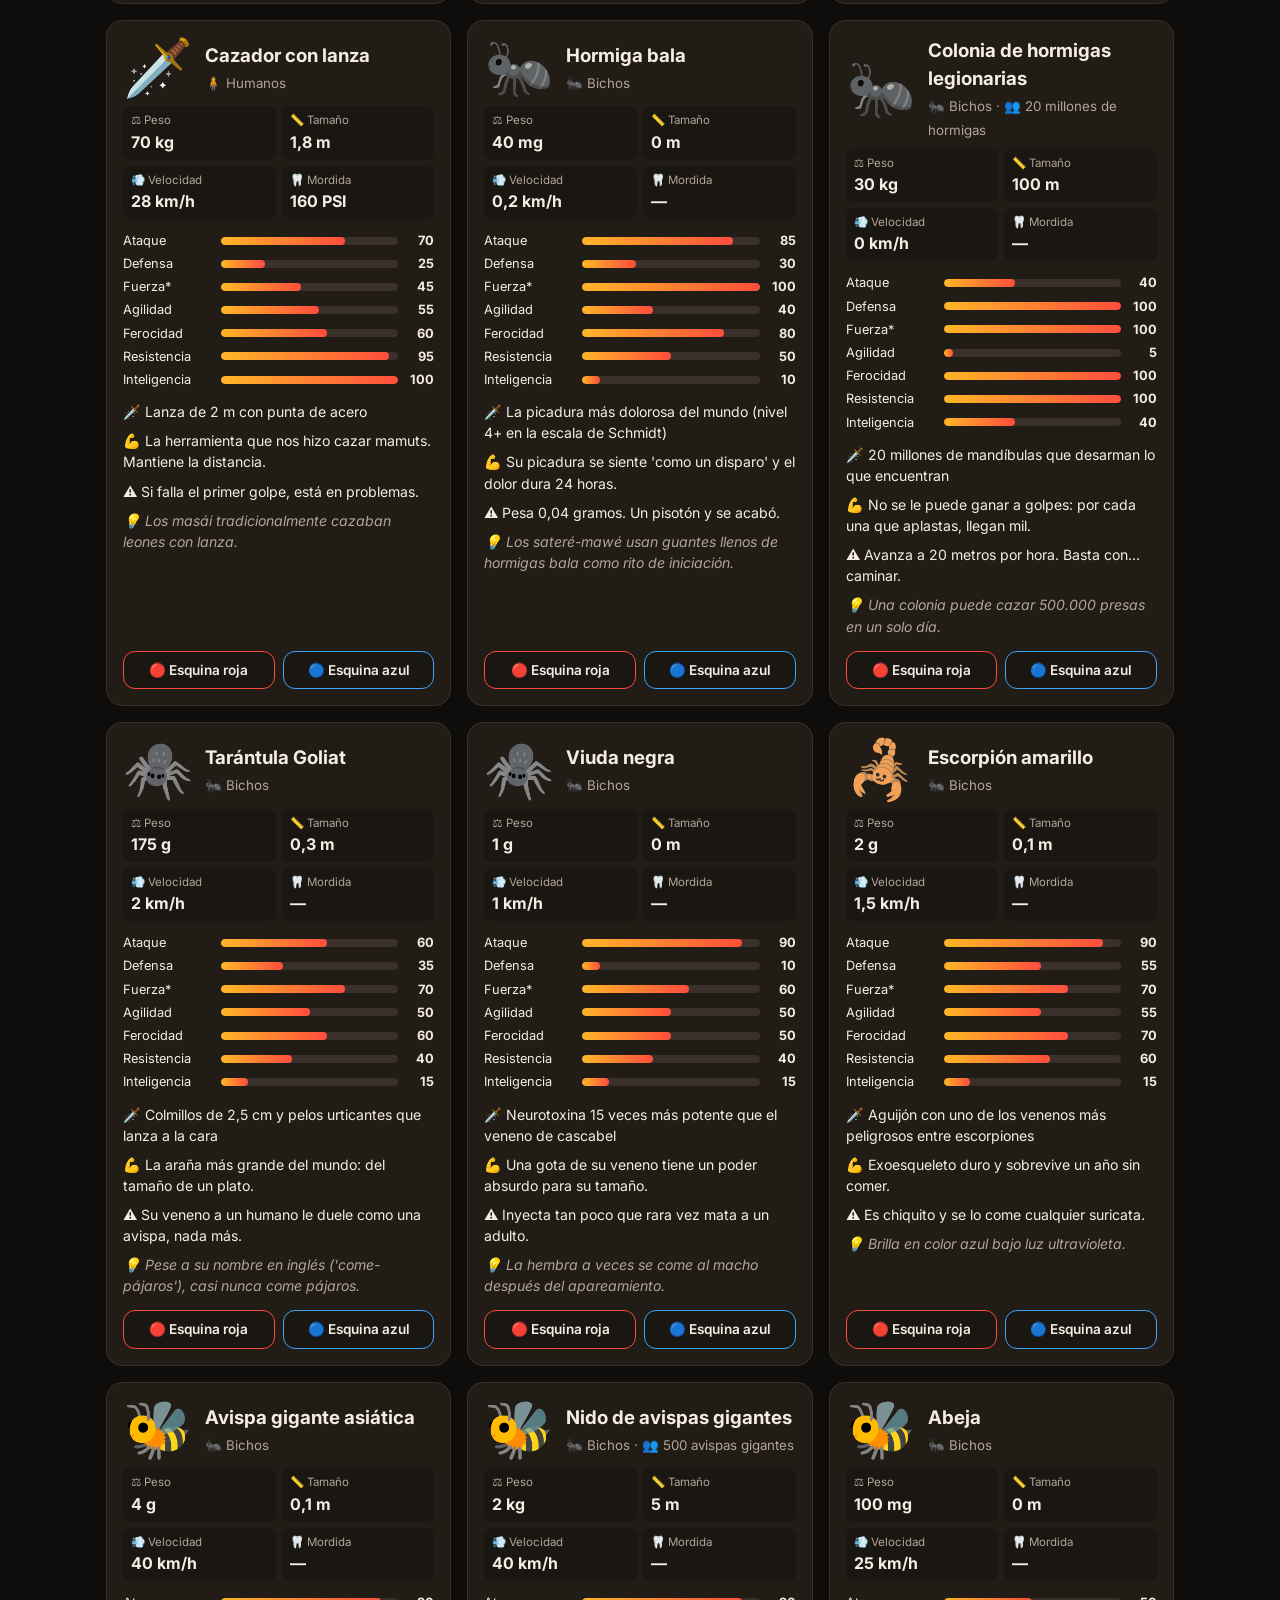
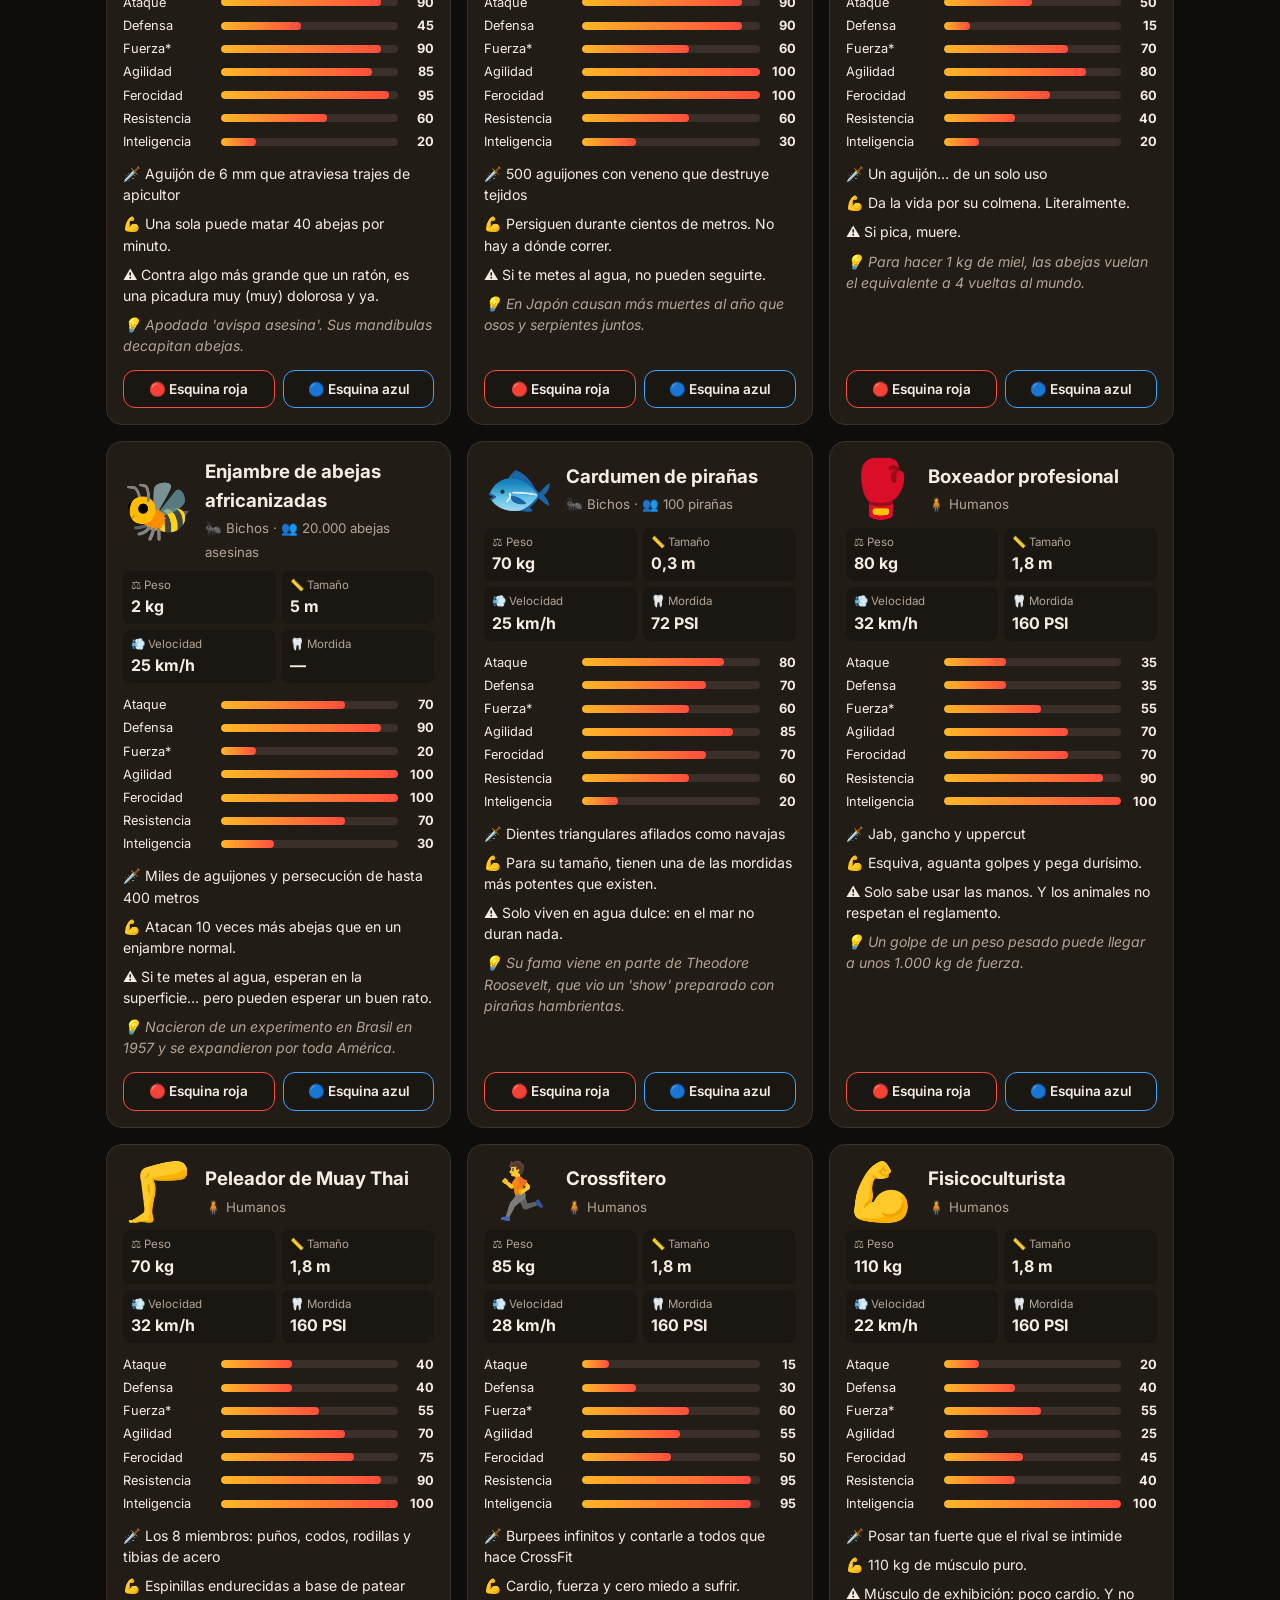
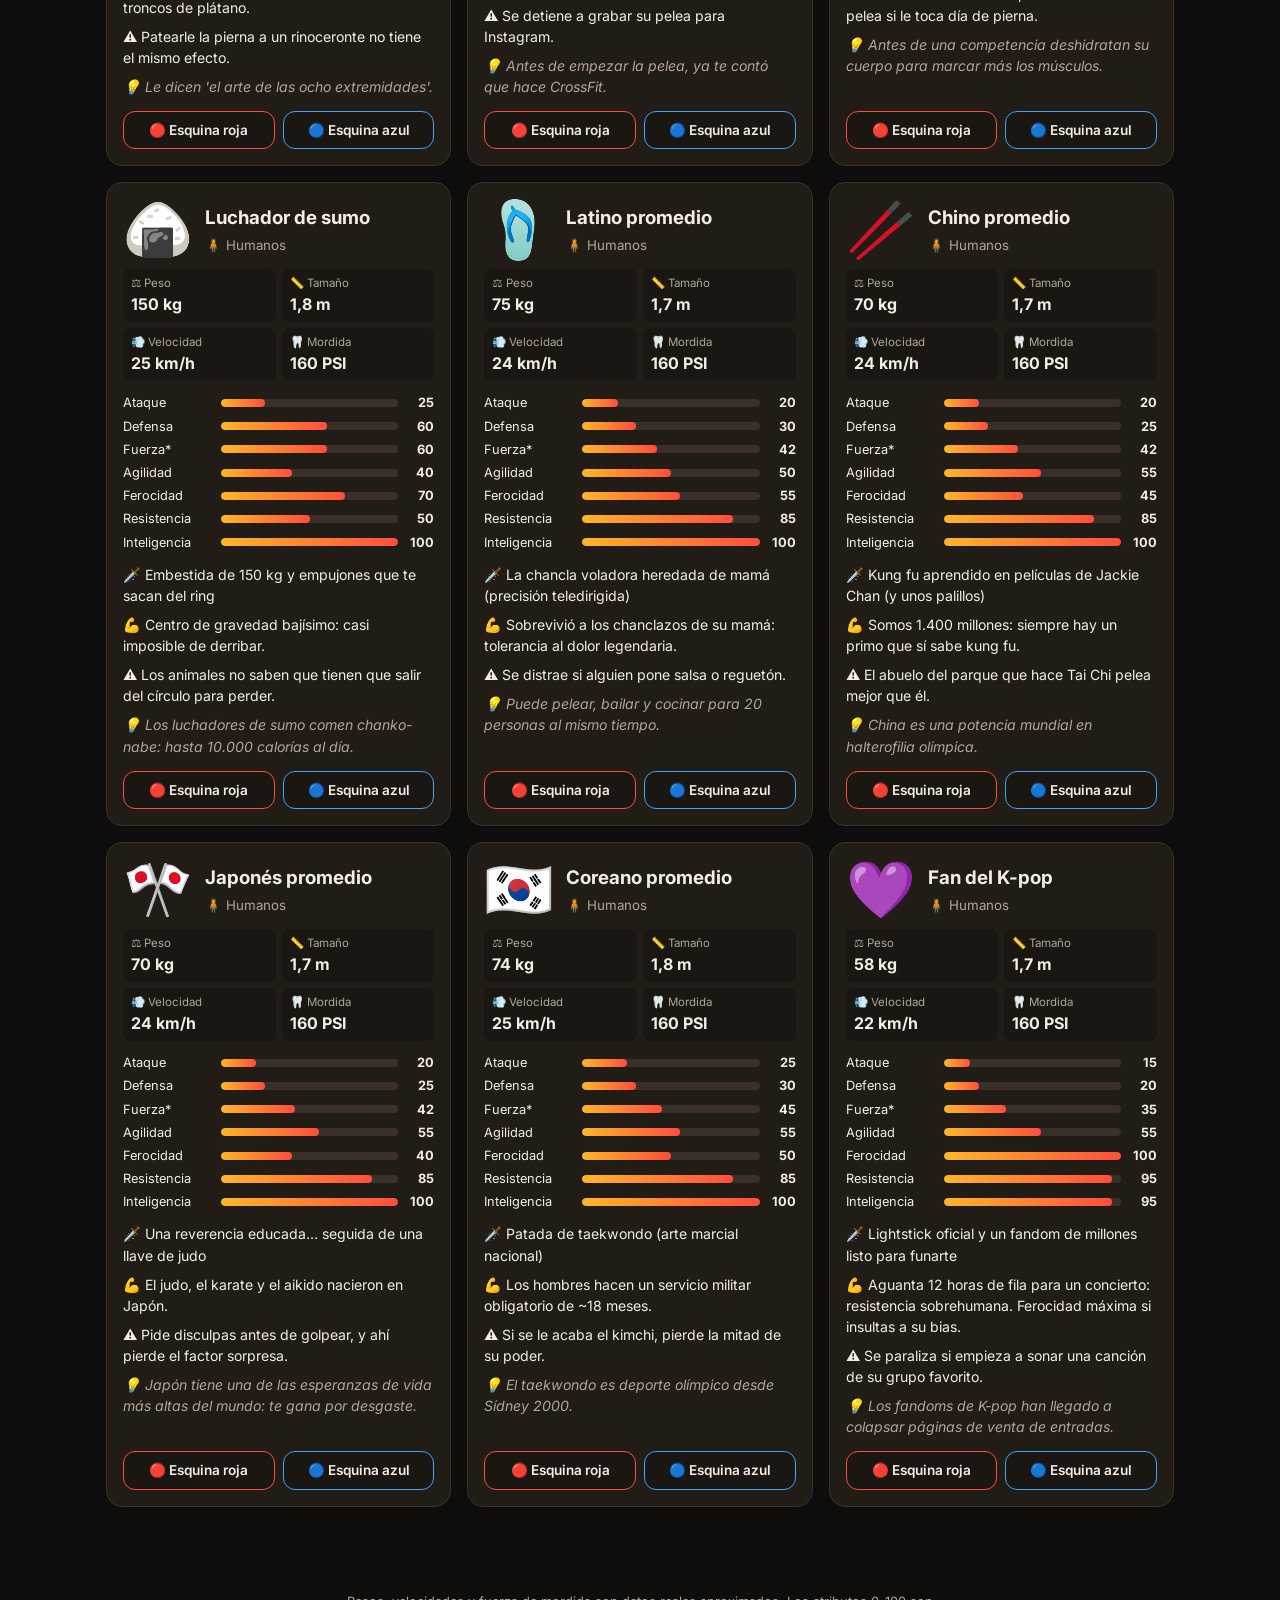
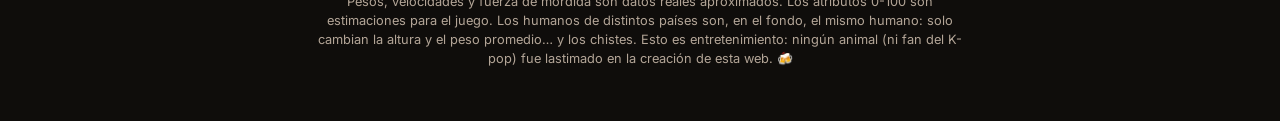
==== commit 23a7cdf4: "Agregar bichos, enjambres, más humanos y animación de pelea - 10 bichos: hormigas, arañas, escorpión" ====
--- a/index.html
+++ b/index.html
@@ -59,11 +59,14 @@
 
   <footer>
     <p>Pesos, velocidades y fuerza de mordida son datos reales aproximados. Los atributos 0-100 son estimaciones para el juego.
-    Esto es entretenimiento: ningún animal fue lastimado en la creación de esta web. 🍻</p>
+    Los humanos de distintos países son, en el fondo, el mismo humano: solo cambian la altura y el peso promedio… y los chistes.
+    Esto es entretenimiento: ningún animal (ni fan del K-pop) fue lastimado en la creación de esta web. 🍻</p>
   </footer>
 
   <script src="js/data.js"></script>
   <script src="js/engine.js"></script>
+  <script src="js/golpes.js"></script>
+  <script src="js/fight.js"></script>
   <script src="js/app.js"></script>
 </body>
 </html>
--- a/css/styles.css
+++ b/css/styles.css
@@ -88,9 +88,11 @@
 /* ── result ── */
 .result {
   margin-top: 32px; background: var(--card); border: 1px solid var(--line); border-radius: var(--radius);
-  padding: 24px; display: grid; gap: 24px; grid-template-columns: 1.2fr 1fr; scroll-margin-top: 16px;
-}
-.result.pop { animation: pop 0.4s ease-out; }
+  padding: 24px; scroll-margin-top: 16px;
+}
+.analysis { display: grid; gap: 24px; grid-template-columns: 1.2fr 1fr; margin-top: 28px; padding-top: 24px; border-top: 1px dashed var(--line); }
+.analysis[hidden] { display: none; }
+.pop { animation: pop 0.4s ease-out; }
 @keyframes pop { from { transform: scale(0.96); opacity: 0; } to { transform: none; opacity: 1; } }
 .verdict { grid-column: 1 / -1; }
 .tag { display: inline-block; background: var(--gold); color: #1a1208; padding: 2px 12px; border-radius: 6px; font-size: 1.3rem; margin: 0 0 12px; }
@@ -172,11 +174,121 @@
 .pick:hover:not(:disabled) { border-color: var(--gold); }
 .pick:disabled { opacity: 0.3; cursor: not-allowed; }
 
+/* ── escenario de pelea ── */
+.stage {
+  position: relative; height: clamp(260px, 45vw, 360px); border-radius: 14px; overflow: hidden;
+  background: linear-gradient(#f6b56b, #f7d488 55%, #c99a4a 55%, #a8793a);
+  border: 2px solid var(--line); isolation: isolate;
+}
+.stage.arena-selva { background: linear-gradient(#2f6e3b, #4f9a4c 55%, #3b2a1a 55%, #2a1d12); }
+.stage.arena-rio { background: linear-gradient(#8fb9a8, #b9d4b0 50%, #5d6b3a 50%, #3c4a26); }
+.stage.arena-oceano { background: linear-gradient(#7cc6f2, #bfe6ff 38%, #1f73b8 38%, #0b3d6b); }
+.stage.arena-nieve { background: linear-gradient(#9fb8d6, #dbe7f3 55%, #f4f8fc 55%, #d9e4ee); }
+.stage.shake { animation: stage-shake 0.35s; }
+@keyframes stage-shake {
+  20% { transform: translate(-6px, 3px); } 40% { transform: translate(6px, -3px); }
+  60% { transform: translate(-4px, 2px); } 80% { transform: translate(3px, -1px); }
+}
+.decor .deco { position: absolute; font-size: clamp(1.6rem, 5vw, 2.6rem); opacity: 0.85; z-index: 0; }
+.decor .d0 { left: 4%; bottom: 40%; }
+.decor .d1 { right: 5%; bottom: 42%; }
+.decor .d2 { left: 44%; bottom: 46%; opacity: 0.5; font-size: 1.4rem; }
+.decor .d3 { right: 12%; top: 22%; }
+.water {
+  position: absolute; inset: auto 0 0 0; height: 42%; z-index: 3; pointer-events: none;
+  background: linear-gradient(rgba(40, 130, 210, 0.55), rgba(10, 50, 100, 0.75));
+  border-top: 3px solid rgba(255, 255, 255, 0.5); animation: olas 3s ease-in-out infinite;
+}
+.arena-rio .water { background: linear-gradient(rgba(90, 110, 50, 0.6), rgba(50, 60, 25, 0.8)); }
+@keyframes olas { 50% { transform: translateY(4px); } }
+.snow {
+  position: absolute; inset: 0; z-index: 4; pointer-events: none; opacity: 0.8;
+  background-image: radial-gradient(#fff 1.5px, transparent 2px), radial-gradient(#fff 1px, transparent 1.5px);
+  background-size: 60px 60px, 35px 35px; animation: nieve 6s linear infinite;
+}
+@keyframes nieve { to { background-position: 30px 60px, -20px 70px; } }
+
+.hud { position: absolute; top: 10px; left: 10px; right: 10px; display: flex; gap: 10px; align-items: center; z-index: 6; }
+.hp { flex: 1; min-width: 0; }
+.hp span {
+  display: block; font-weight: 800; font-size: 0.8rem; color: #fff; text-shadow: 0 1px 3px #000;
+  white-space: nowrap; overflow: hidden; text-overflow: ellipsis;
+}
+.hp-b span { text-align: right; }
+.hp-bar { height: 14px; background: rgba(0, 0, 0, 0.55); border: 2px solid #fff; border-radius: 4px; overflow: hidden; }
+.hp-bar i { display: block; height: 100%; width: 100%; background: linear-gradient(#7dff8a, #26c043); transition: width 0.5s ease-out; }
+.hp-bar i.low { background: linear-gradient(#ff8a7d, #e0261a); }
+.hp-b .hp-bar { transform: scaleX(-1); }
+.hud-vs { font-family: "Bebas Neue", Impact, sans-serif; color: #fff; font-size: 1.5rem; text-shadow: 0 2px 4px #000; }
+
+.floor { position: absolute; inset: 0; z-index: 2; }
+.fighter { position: absolute; bottom: 22%; width: 30%; display: flex; justify-content: center; transition: transform 0.6s, opacity 0.6s, filter 0.6s; }
+.f-a { left: 6%; }
+.f-b { right: 6%; }
+.arena-oceano .fighter, .arena-rio .fighter { bottom: 18%; }
+.fighter.flying { bottom: 40%; }
+.bob { animation: bob 1.4s ease-in-out infinite; }
+.f-b .bob { animation-delay: -0.7s; }
+@keyframes bob { 50% { transform: translateY(-6px); } }
+.sprite { font-size: clamp(3.6rem, 13vw, 6.5rem); line-height: 1; filter: drop-shadow(0 6px 6px rgba(0, 0, 0, 0.35)); }
+.f-a .sprite { transform: scaleX(-1); }
+.fighter.hit .sprite { animation: hit 0.45s; }
+@keyframes hit {
+  0% { filter: brightness(3) drop-shadow(0 0 12px red); } 25% { translate: 10px 0; }
+  50% { translate: -8px 0; } 75% { translate: 5px 0; } 100% { filter: drop-shadow(0 6px 6px rgba(0, 0, 0, 0.35)); }
+}
+.f-a.hit .sprite { animation-name: hit; }
+.fighter.ko { opacity: 0.55; filter: grayscale(1); }
+.f-a.ko { transform: rotate(-90deg) translateX(-20%); }
+.f-b.ko { transform: rotate(90deg) translateX(20%); }
+.fighter.ko .bob, .fighter.win .bob { animation: none; }
+.fighter.win .sprite { animation: victoria 0.6s ease-in-out infinite alternate; }
+@keyframes victoria { to { translate: 0 -18px; } }
+
+.swarm { position: relative; width: 1em; height: 1em; }
+.swarm span {
+  position: absolute; left: calc(50% + var(--x)); top: calc(50% + var(--y)); font-size: 0.32em;
+  transform: translate(-50%, -50%) rotate(var(--r)); animation: zumbido var(--d) ease-in-out infinite alternate;
+}
+@keyframes zumbido { to { translate: 6px -5px; } }
+
+.fx, .dmg, .confeti { position: absolute; z-index: 7; pointer-events: none; transform: translate(-50%, -50%); }
+.fx { font-size: 2.6rem; animation: fx 0.7s ease-out forwards; }
+.fx.big { font-size: 4rem; }
+@keyframes fx { 0% { scale: 0.2; opacity: 1; } 60% { scale: 1.3; opacity: 1; } 100% { scale: 1.5; opacity: 0; } }
+.dmg { font-family: "Bebas Neue", Impact, sans-serif; font-size: 2rem; color: #ff3b2f; -webkit-text-stroke: 1px #fff; animation: dmg 1s ease-out forwards; }
+@keyframes dmg { to { translate: 0 -50px; opacity: 0; } }
+.confeti { font-size: 1.4rem; animation: confeti 1.2s ease-in forwards; }
+@keyframes confeti { to { translate: 0 260px; rotate: 360deg; opacity: 0; } }
+
+.banner {
+  position: absolute; inset: 0; display: grid; place-items: center; z-index: 8; pointer-events: none;
+  font-family: "Bebas Neue", Impact, sans-serif; font-size: clamp(3rem, 12vw, 6rem); color: var(--gold);
+  -webkit-text-stroke: 2px #1a0f05; text-shadow: 0 6px 0 #1a0f05; opacity: 0;
+}
+.banner.show { animation: banner 0.9s ease-out; }
+.banner.stay { animation: banner-stay 0.6s ease-out forwards; }
+@keyframes banner { 0% { scale: 3; opacity: 0; } 25% { scale: 1; opacity: 1; } 80% { opacity: 1; } 100% { opacity: 0; } }
+@keyframes banner-stay { 0% { scale: 3; opacity: 0; } 100% { scale: 1; opacity: 1; } }
+
+.commentary {
+  display: flex; gap: 10px; align-items: flex-start; margin-top: 12px; padding: 12px 14px; min-height: 64px;
+  background: var(--bg-2); border: 1px solid var(--line); border-radius: 12px;
+}
+.commentary span { font-size: 1.4rem; }
+.commentary p { margin: 0; }
+.stage-btns { display: flex; gap: 10px; justify-content: center; margin-top: 12px; flex-wrap: wrap; }
+
+@media (prefers-reduced-motion: reduce) {
+  .bob, .water, .snow, .swarm span { animation: none; }
+}
+
 footer { text-align: center; color: var(--muted); font-size: 0.8rem; padding: 24px 16px 40px; max-width: 700px; margin: 0 auto; }
 
 /* ── móvil ── */
 @media (max-width: 720px) {
-  .result { grid-template-columns: 1fr; padding: 18px; }
+  .result { padding: 14px; }
+  .analysis { grid-template-columns: 1fr; }
   .ring-grid { gap: 8px; }
   .slot { padding: 14px 6px; }
   .slot strong { font-size: 0.95rem; }
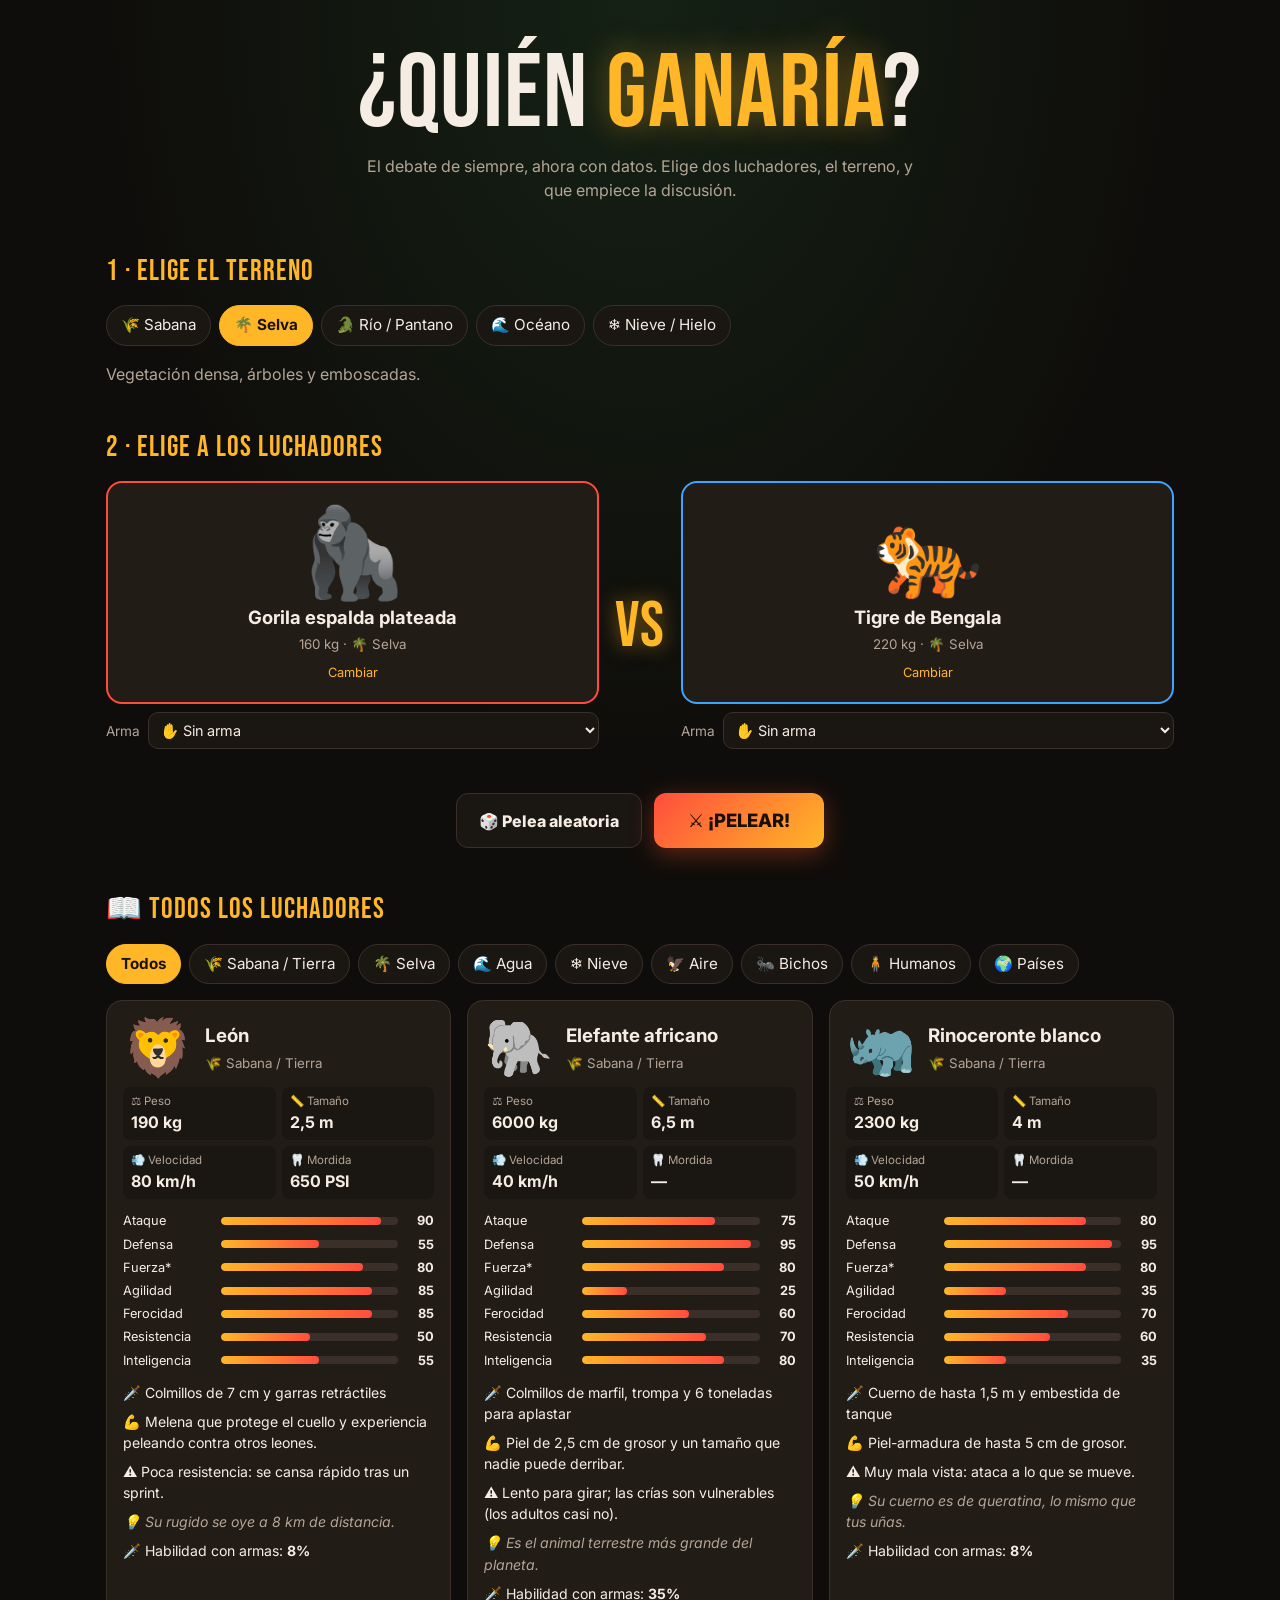
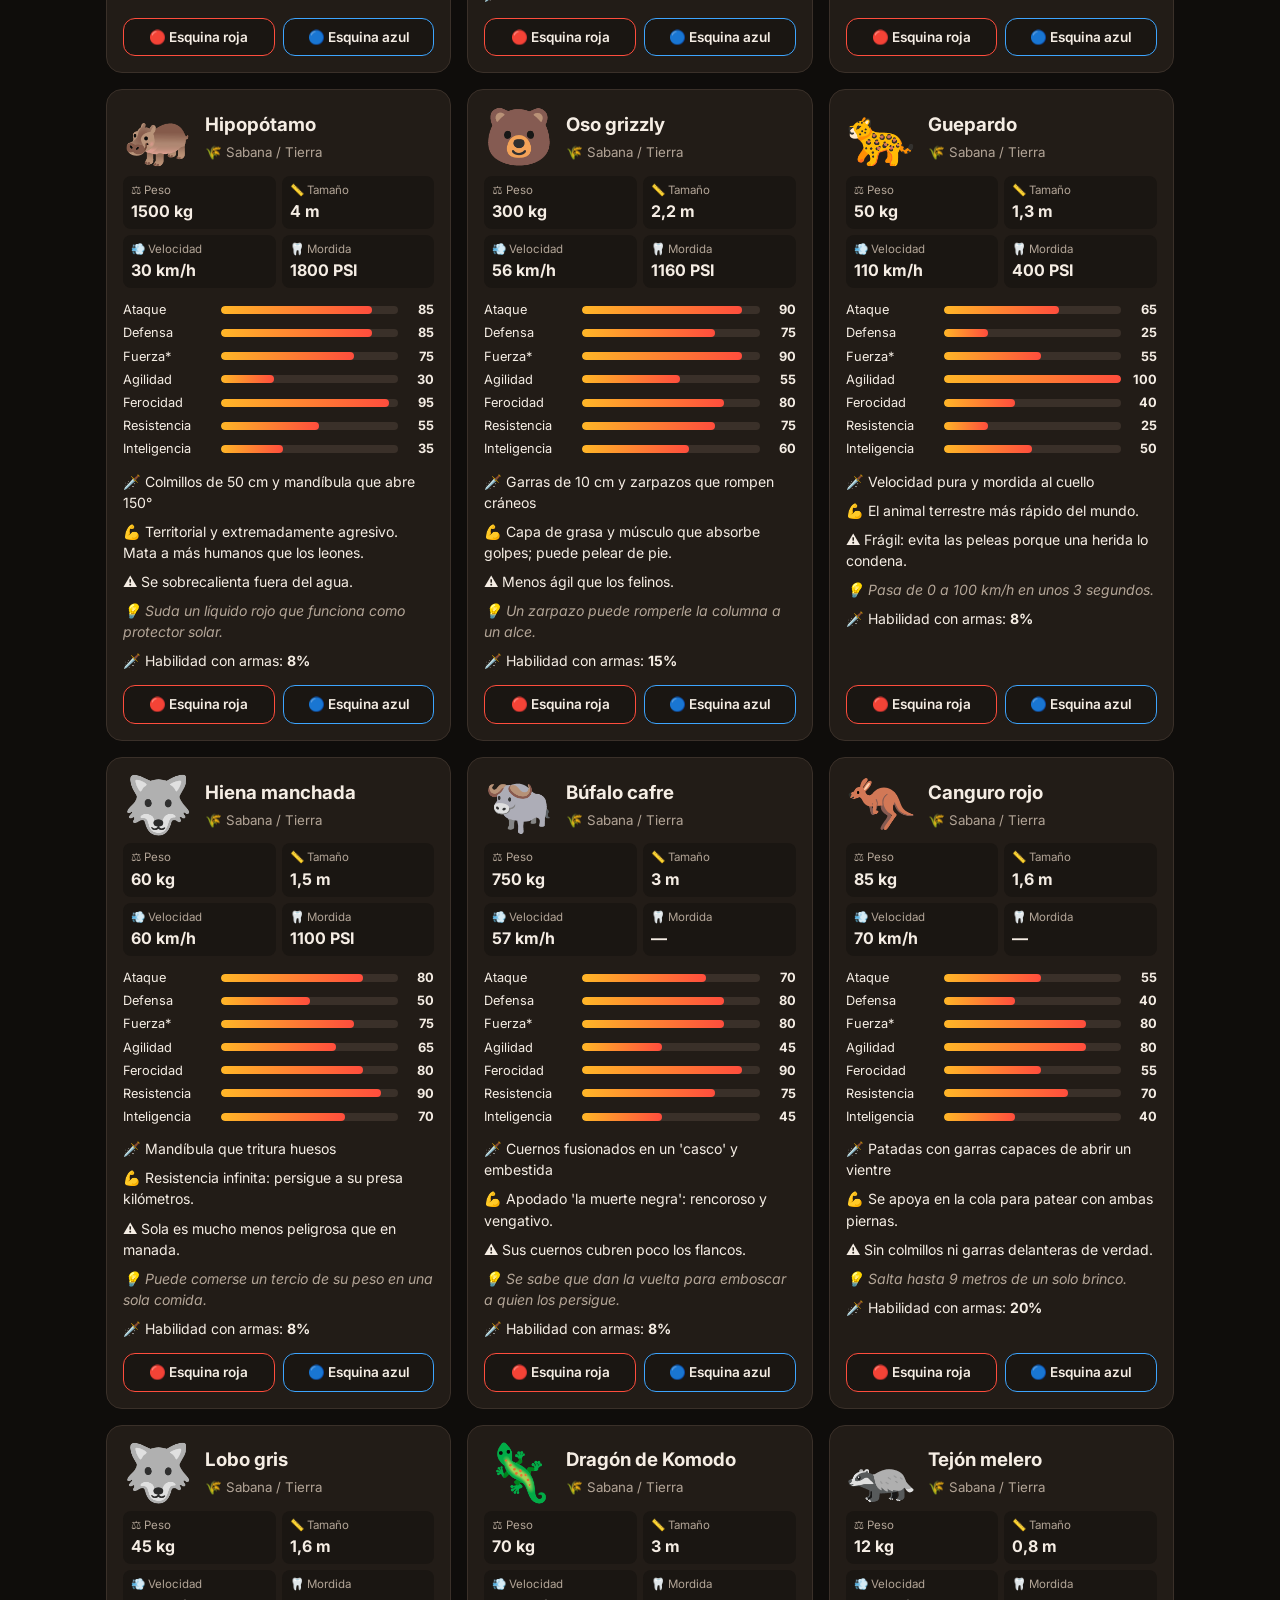
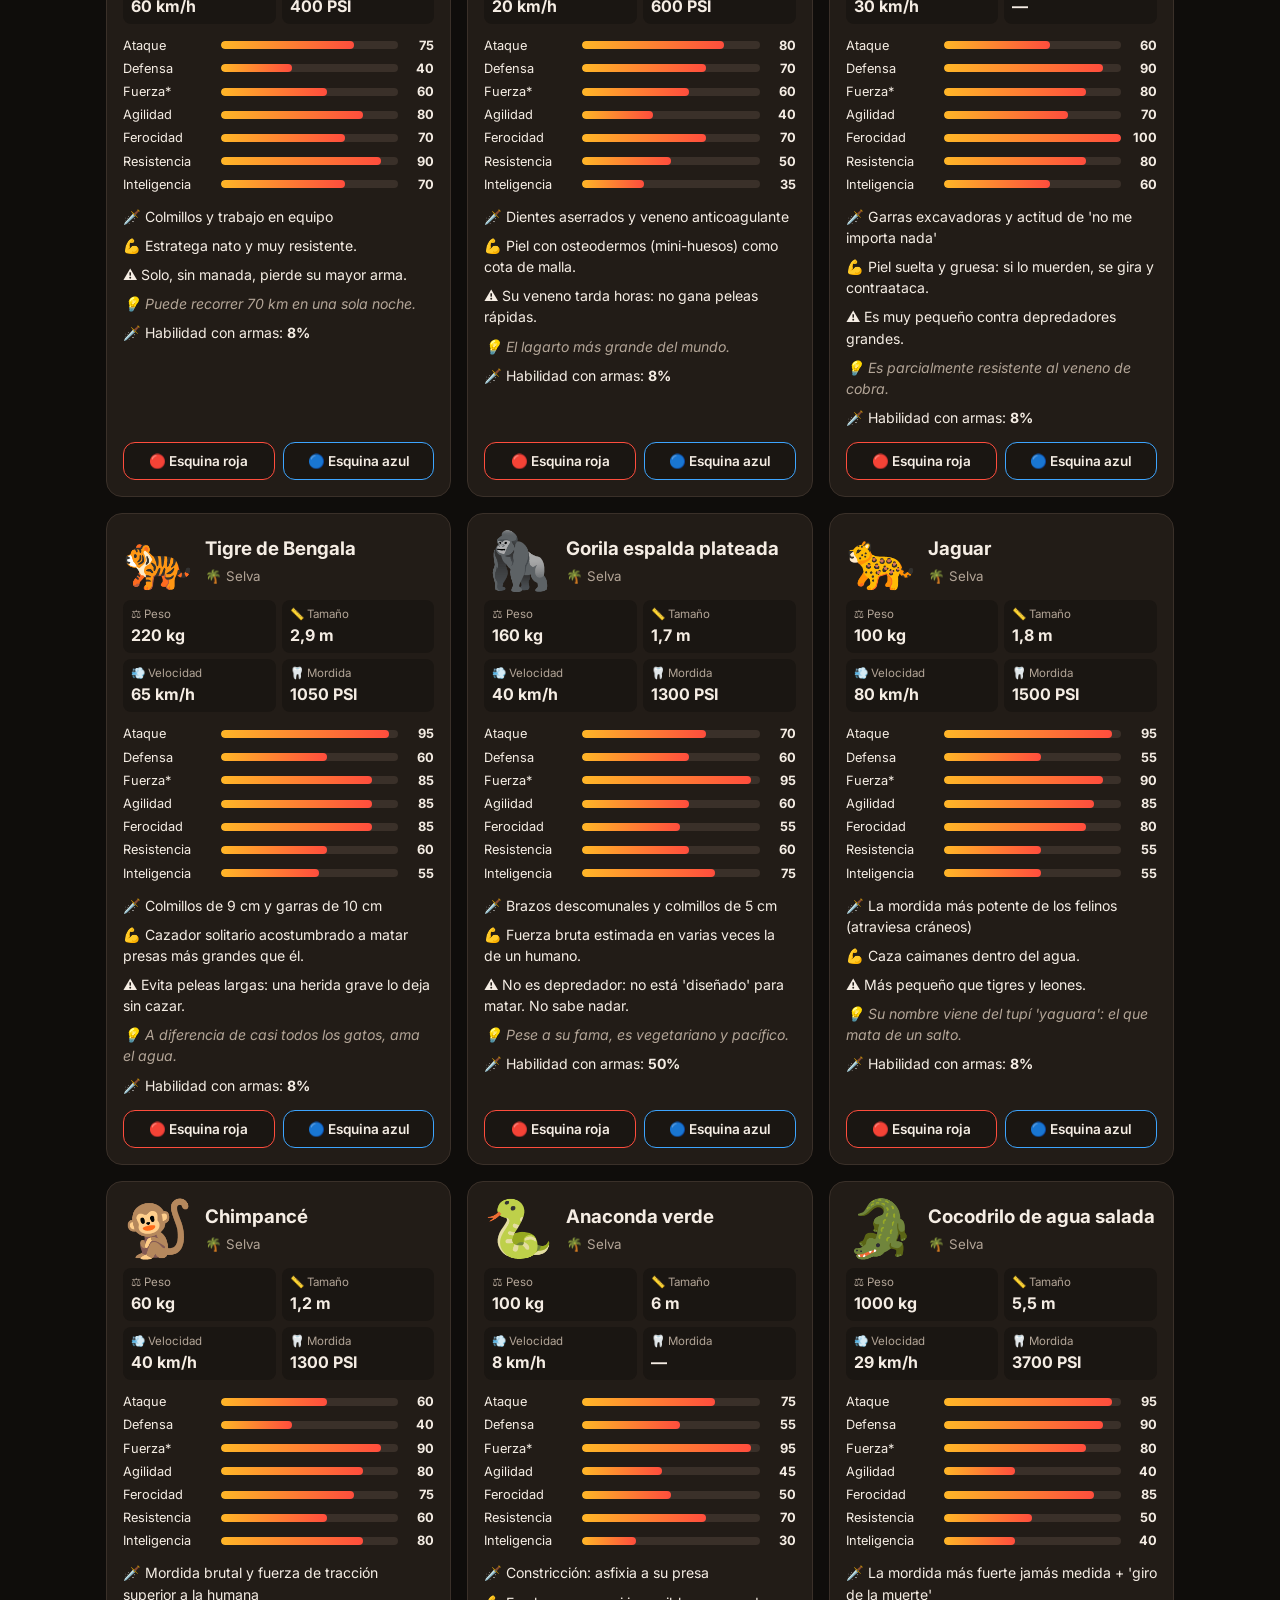
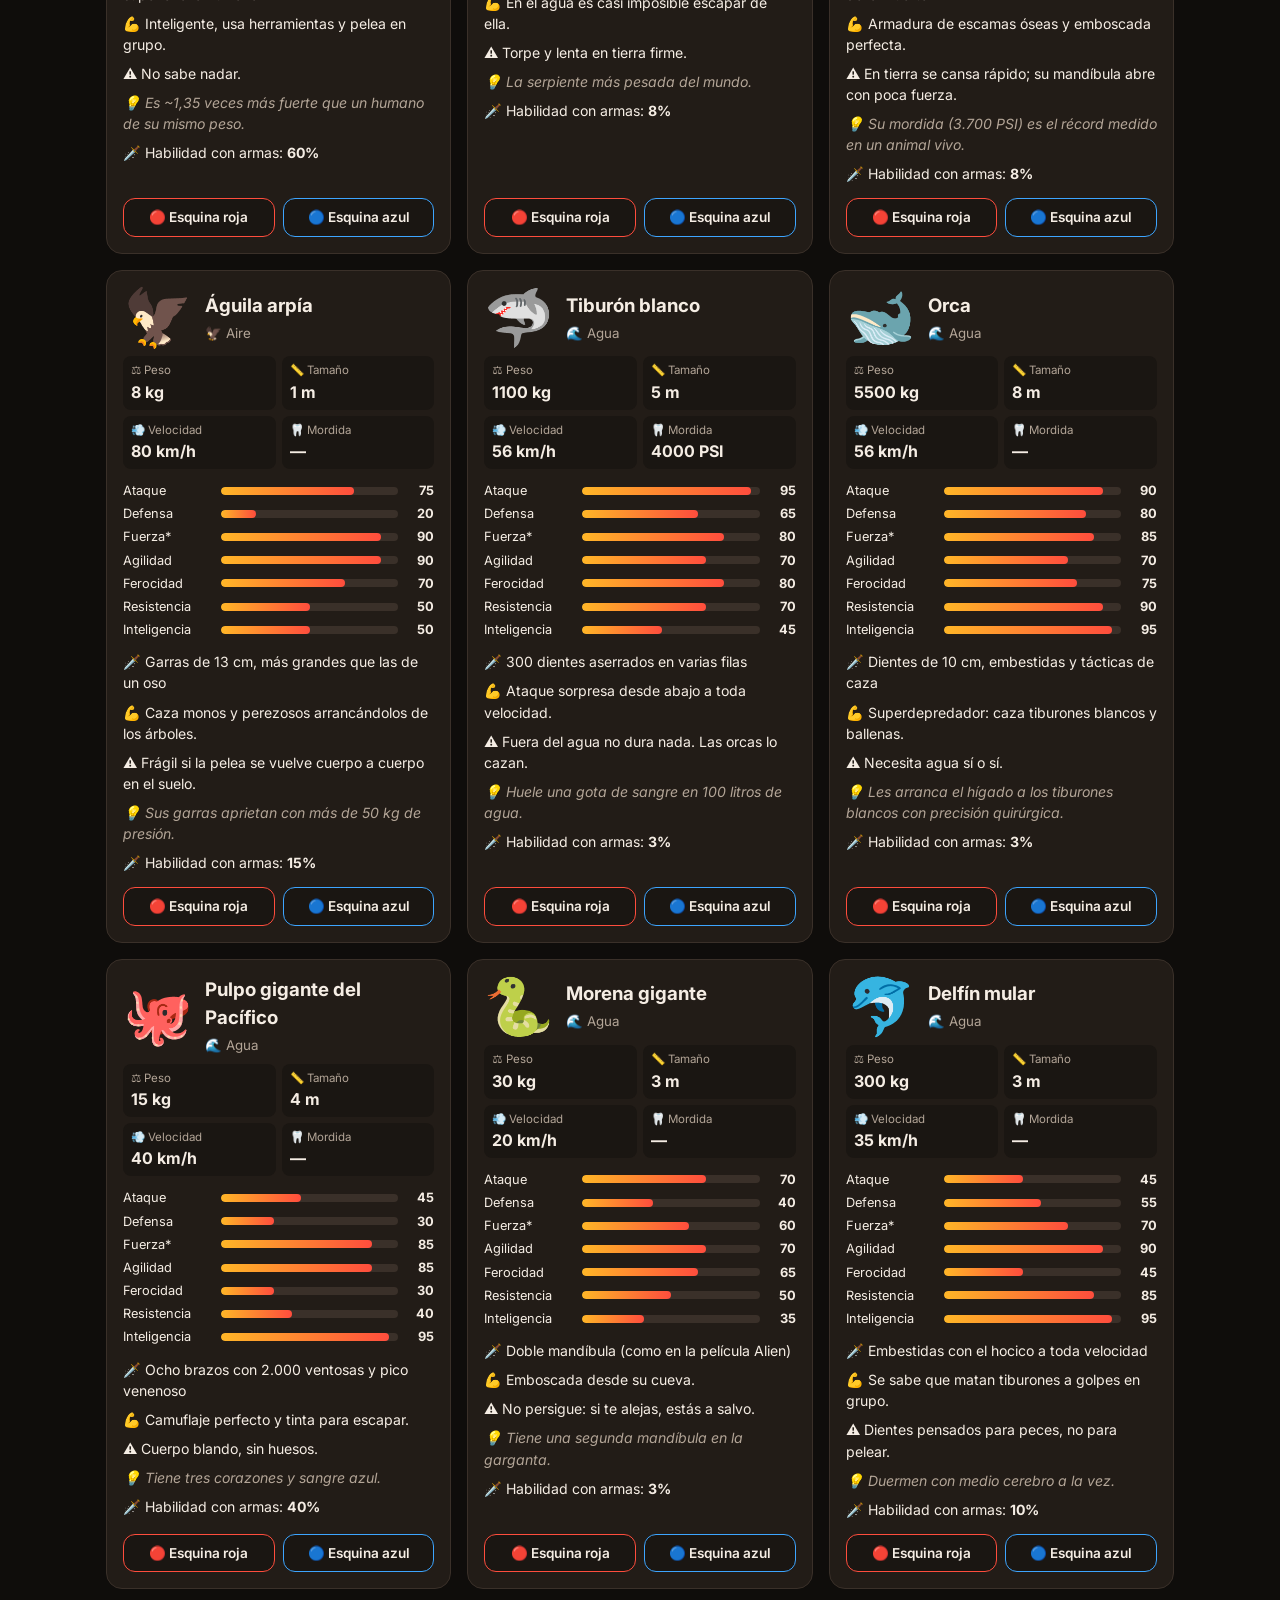
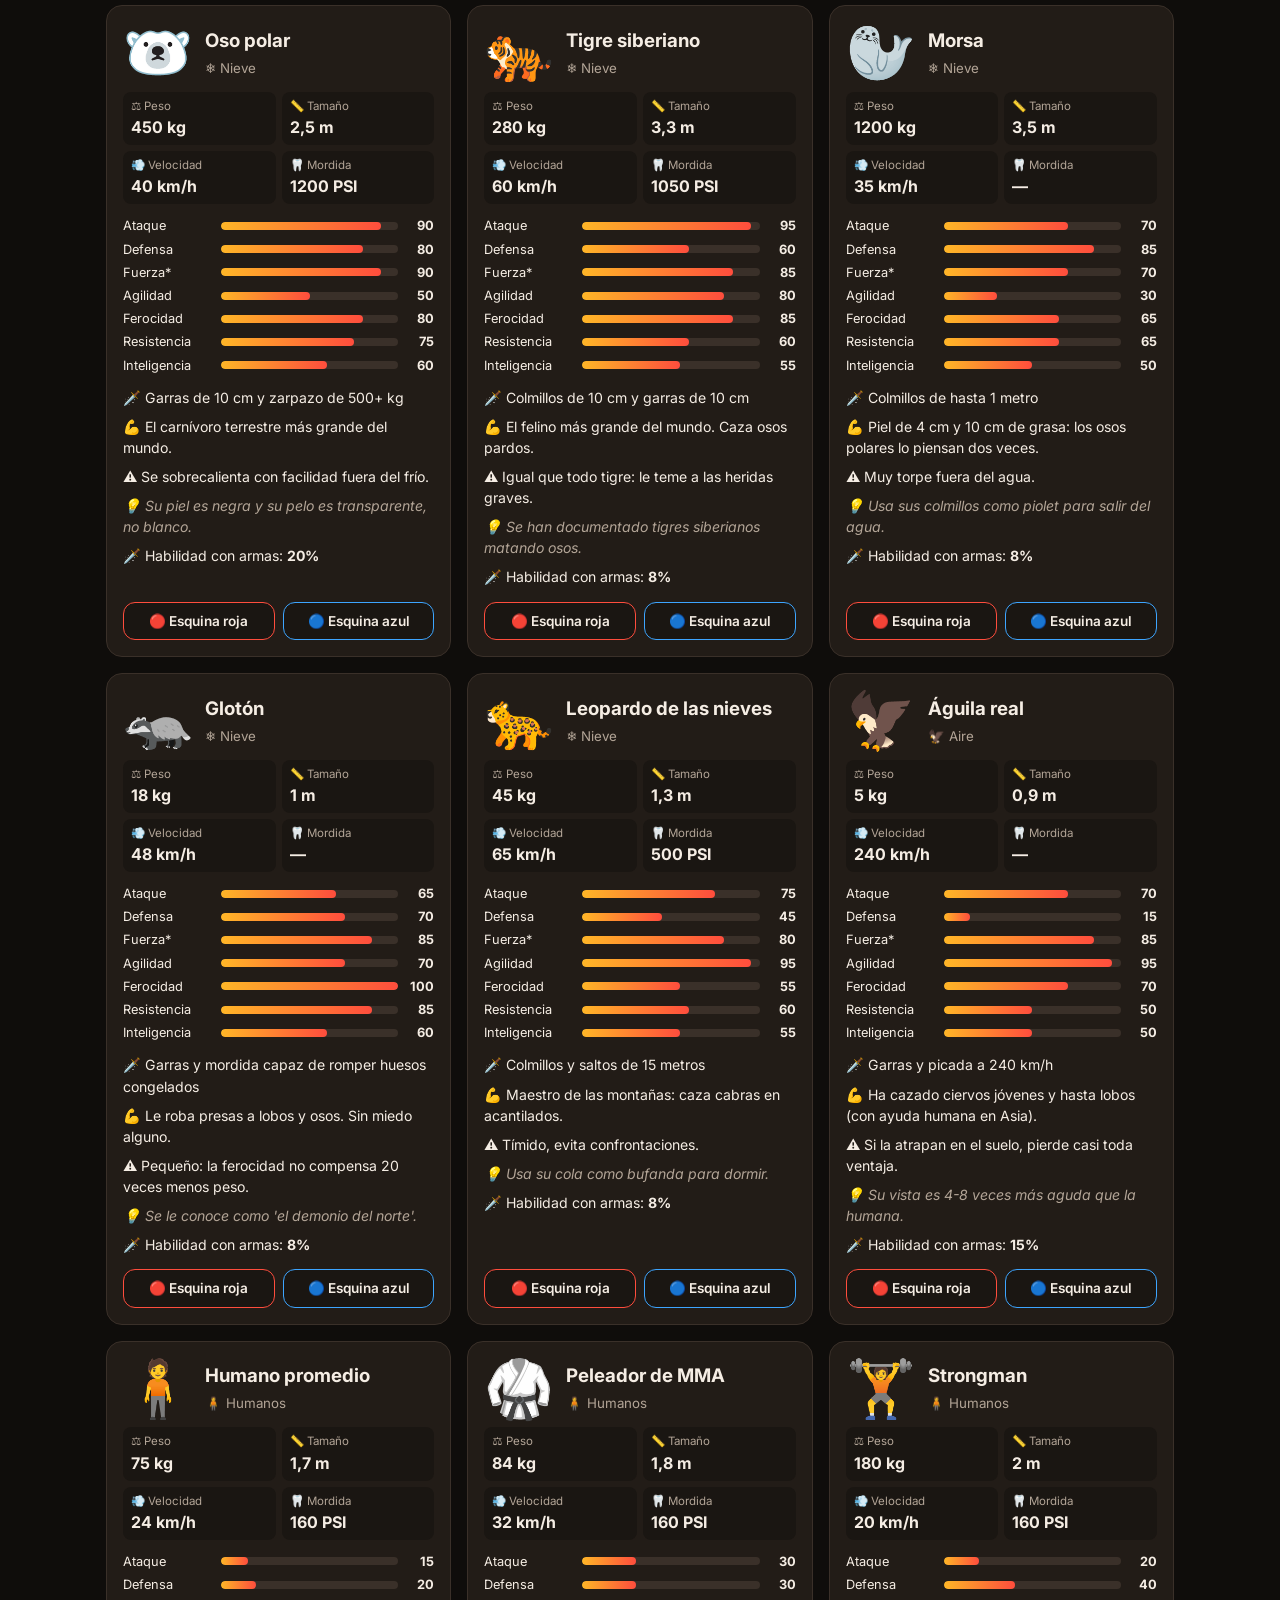
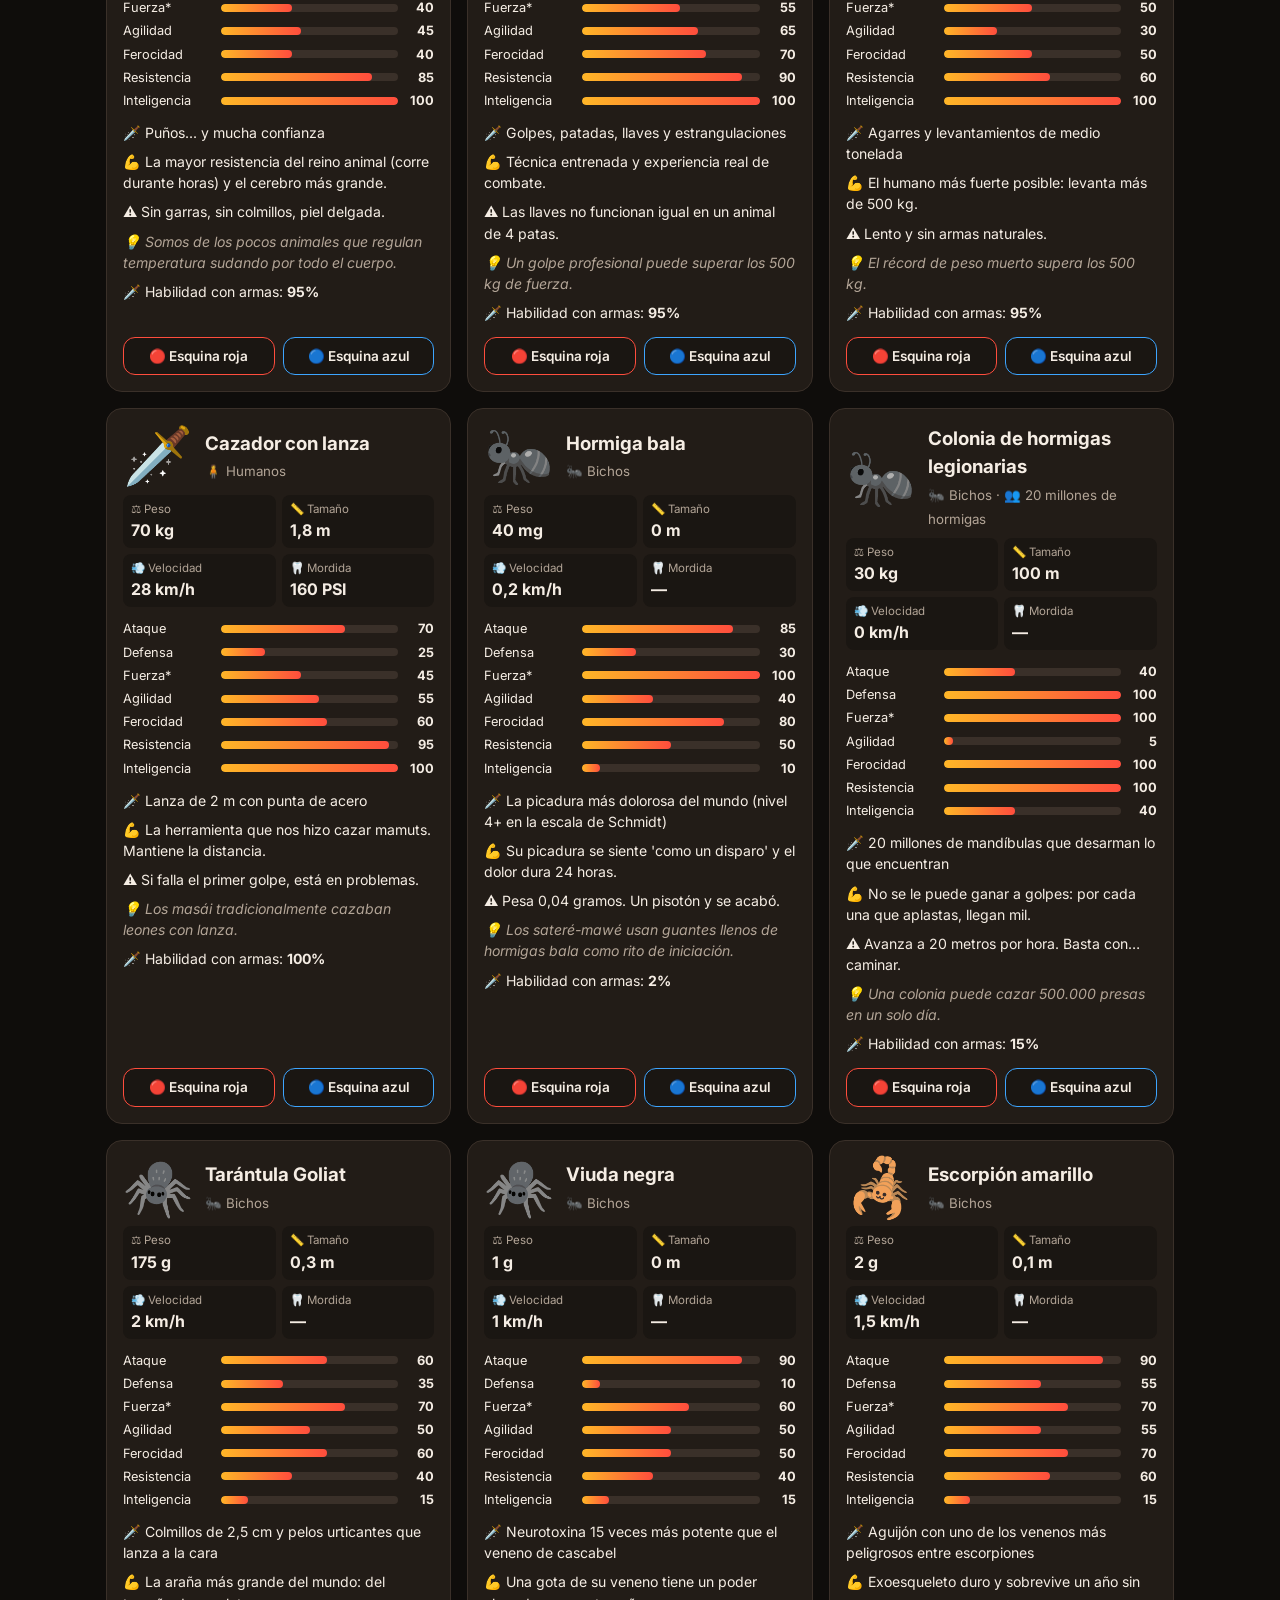
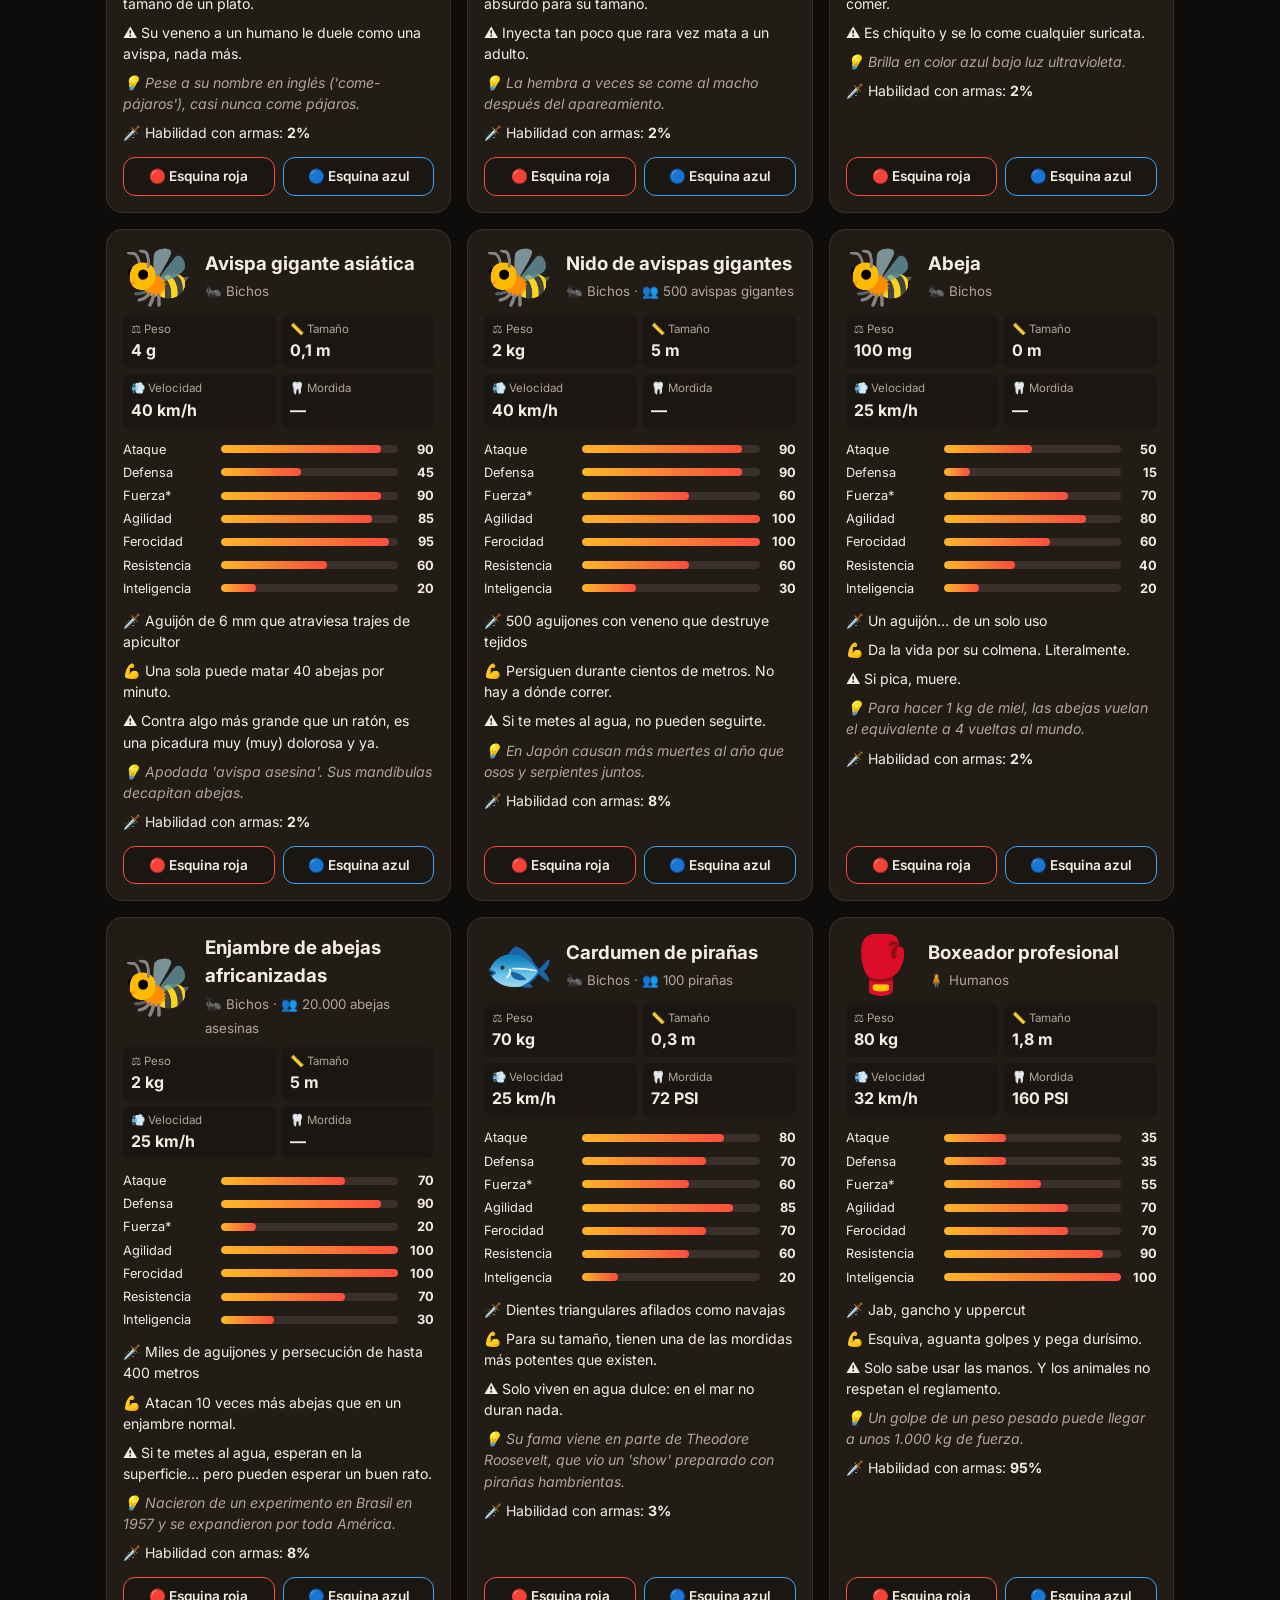
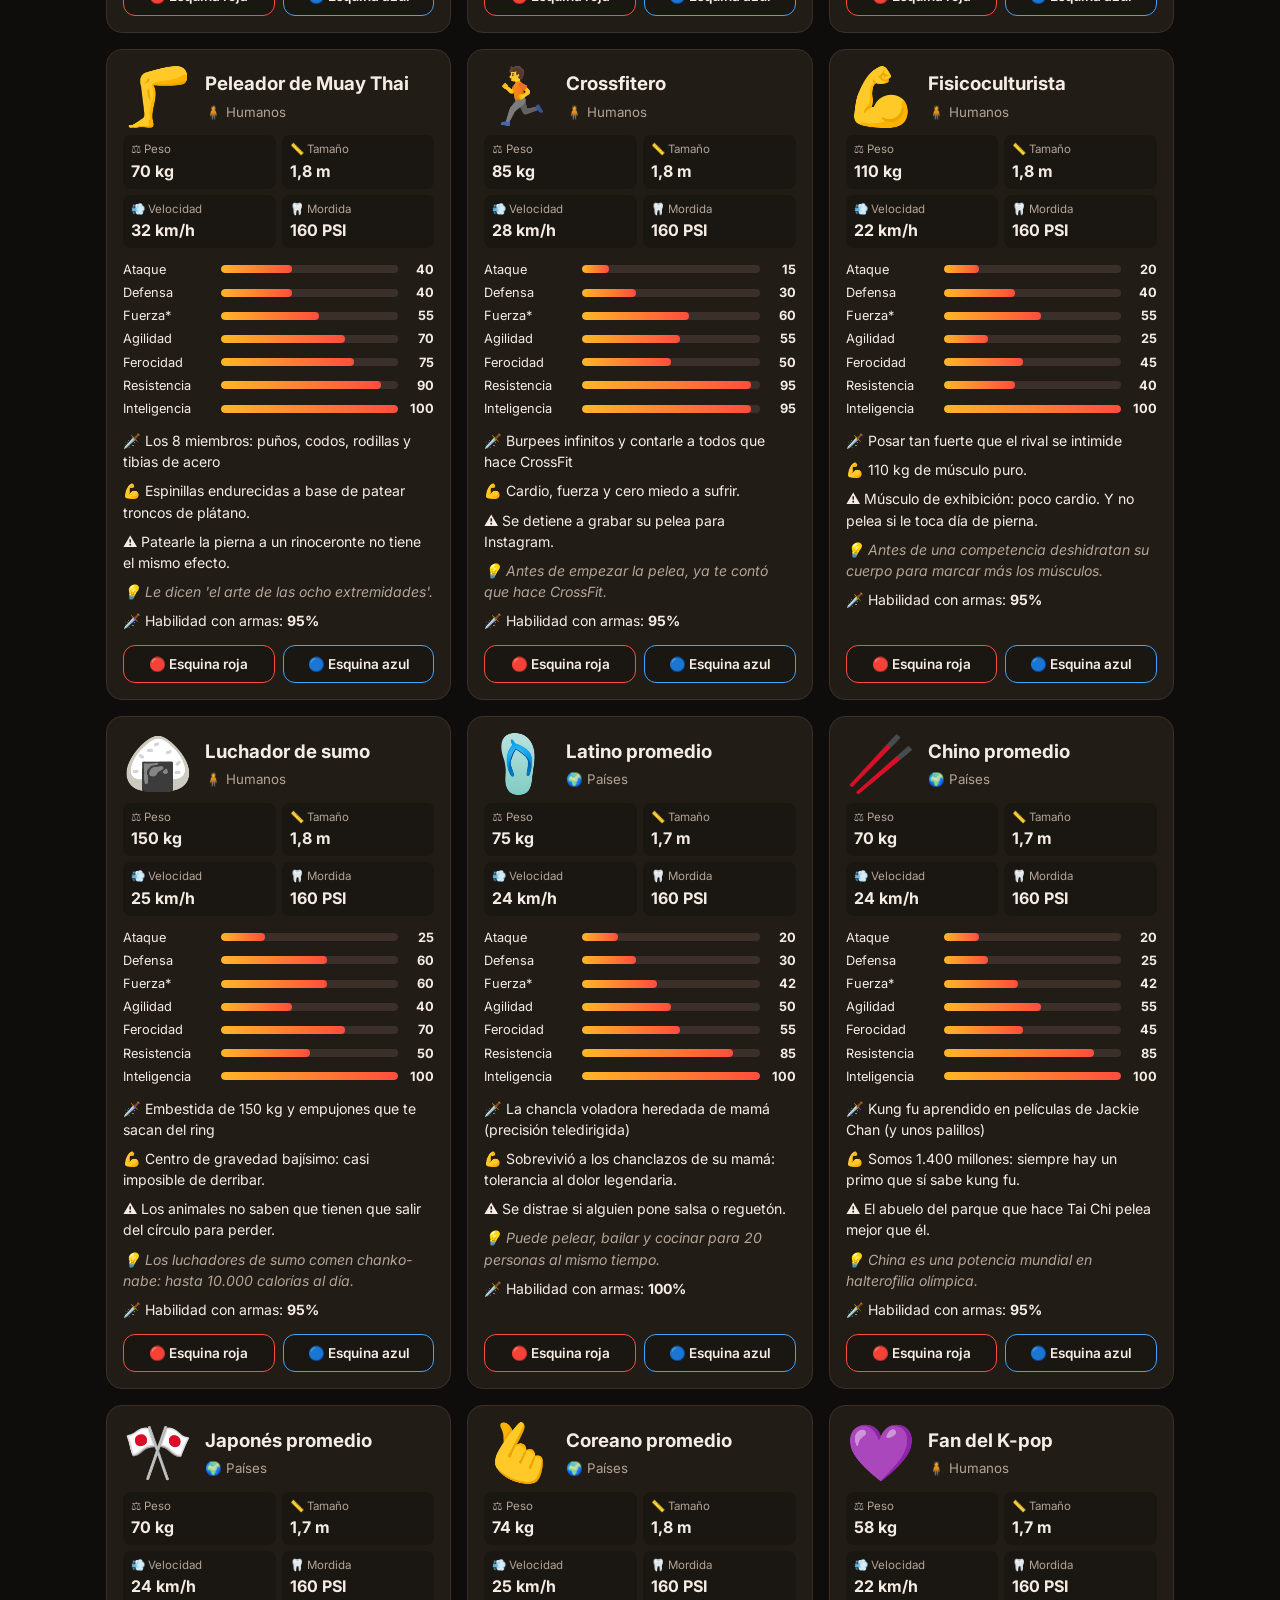
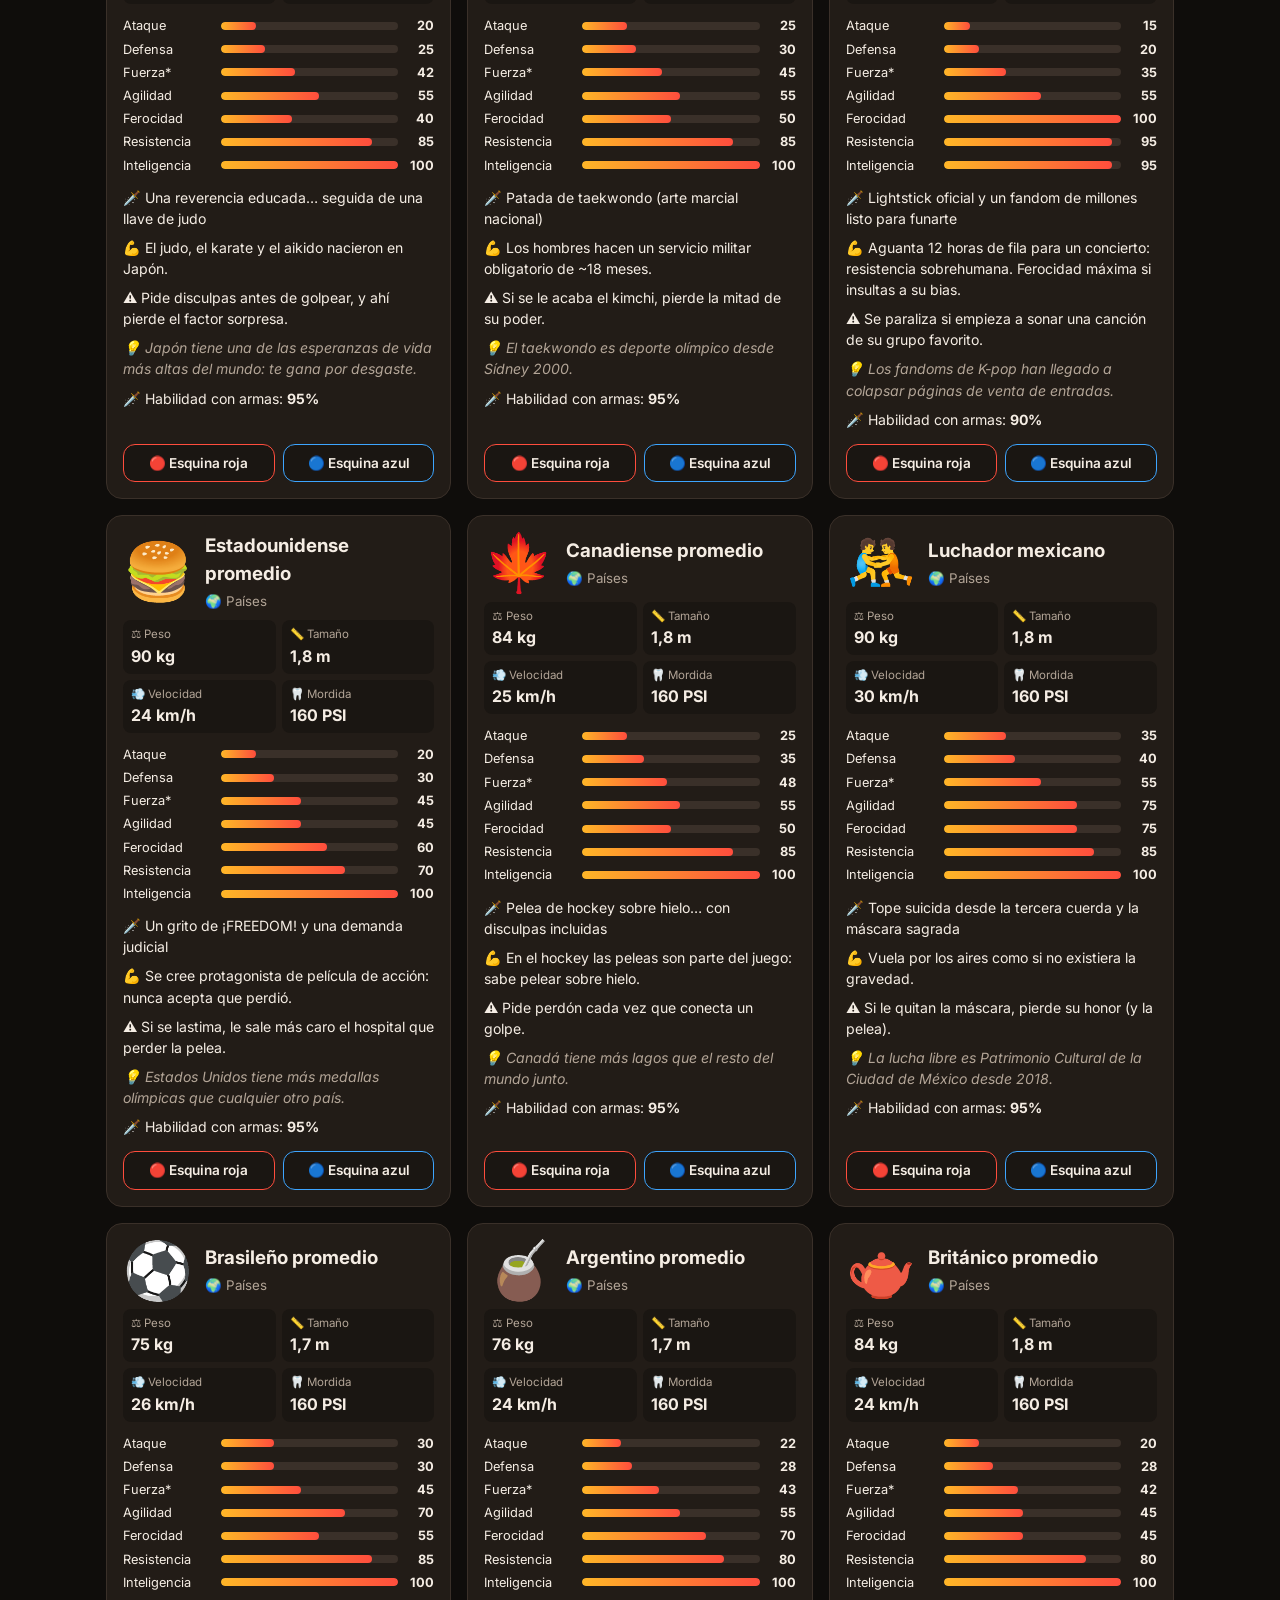
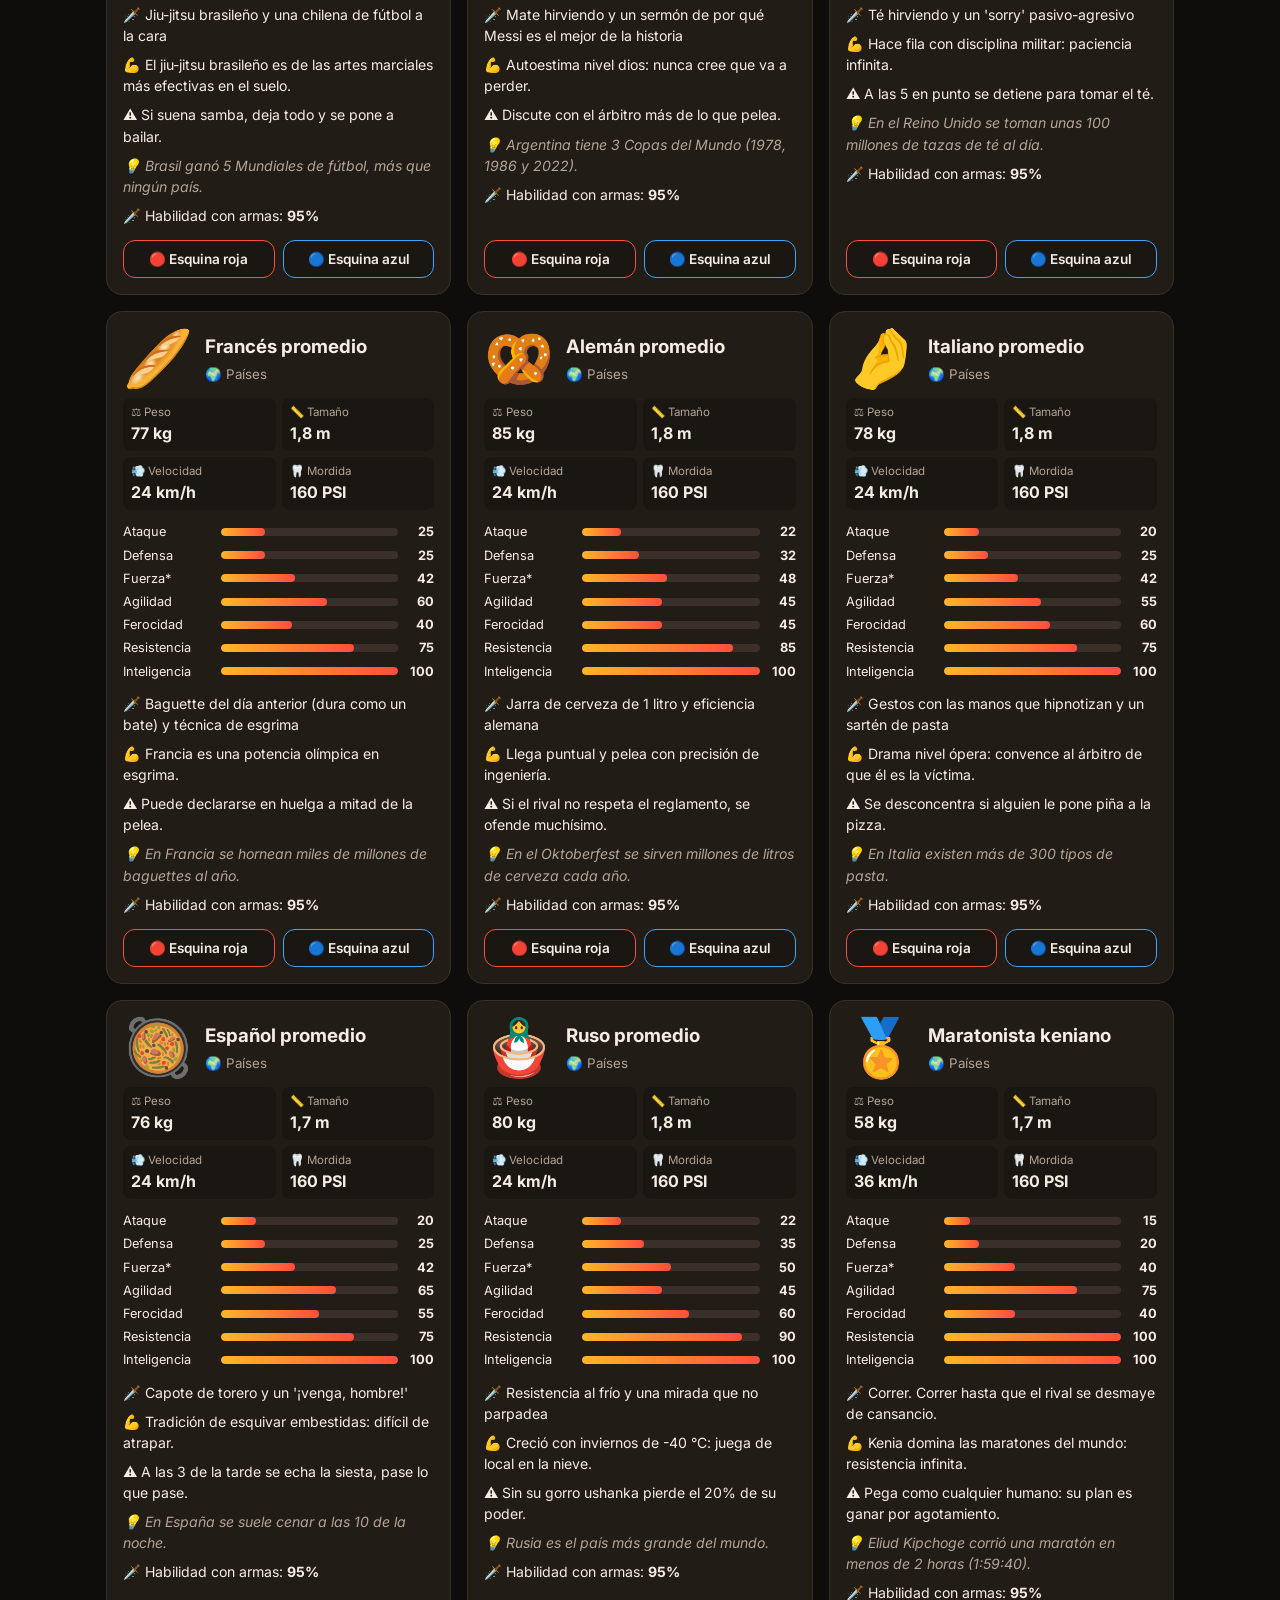
==== commit e9b66550: "Agregar humanos de cada continente y armas rudimentarias - Nueva categoría Países con 16 estereotipo" ====
--- a/index.html
+++ b/index.html
@@ -26,9 +26,17 @@
     <section class="ring" aria-label="Luchadores">
       <h2>2 · Elige a los luchadores</h2>
       <div class="ring-grid">
-        <button class="slot" id="slot-a" data-side="a"></button>
+        <div class="corner">
+          <button class="slot" id="slot-a" data-side="a"></button>
+          <label class="arma-pick">Arma <select id="arma-a" aria-label="Arma del luchador rojo"></select></label>
+          <small class="arma-info" id="arma-info-a"></small>
+        </div>
         <div class="vs">VS</div>
-        <button class="slot" id="slot-b" data-side="b"></button>
+        <div class="corner">
+          <button class="slot" id="slot-b" data-side="b"></button>
+          <label class="arma-pick">Arma <select id="arma-b" aria-label="Arma del luchador azul"></select></label>
+          <small class="arma-info" id="arma-info-b"></small>
+        </div>
       </div>
       <div class="actions">
         <button id="btn-random" class="btn ghost">🎲 Pelea aleatoria</button>
@@ -65,6 +73,7 @@
 
   <script src="js/data.js"></script>
   <script src="js/engine.js"></script>
+  <script src="js/armas.js"></script>
   <script src="js/golpes.js"></script>
   <script src="js/fight.js"></script>
   <script src="js/app.js"></script>
--- a/css/styles.css
+++ b/css/styles.css
@@ -52,7 +52,9 @@
 .chips.small .chip { padding: 5px 10px; font-size: 0.85rem; }
 
 /* ── ring ── */
-.ring-grid { display: grid; grid-template-columns: 1fr auto 1fr; gap: 16px; align-items: center; }
+.ring-grid { display: grid; grid-template-columns: 1fr auto 1fr; gap: 16px; align-items: stretch; }
+.ring-grid .vs { align-self: center; }
+.corner .slot { flex: 1; justify-content: center; }
 .slot {
   display: flex; flex-direction: column; align-items: center; gap: 4px;
   background: var(--card); color: var(--text); font: inherit;
@@ -66,6 +68,13 @@
 .slot em { font-style: normal; font-size: 0.8rem; color: var(--gold); margin-top: 4px; }
 .big-emoji { font-size: 3.5rem; line-height: 1.1; }
 .slot .big-emoji { font-size: clamp(3.5rem, 12vw, 5.5rem); }
+.corner { display: flex; flex-direction: column; gap: 8px; min-width: 0; }
+.arma-pick { display: flex; align-items: center; gap: 8px; font-size: 0.85rem; color: var(--muted); }
+.arma-pick select {
+  flex: 1; min-width: 0; padding: 8px; border-radius: 10px; border: 1px solid var(--line);
+  background: var(--bg-2); color: var(--text); font: inherit; font-size: 0.9rem;
+}
+.arma-info { min-height: 1.2em; text-align: center; color: var(--gold); font-size: 0.8rem; }
 .vs { font-size: clamp(2.2rem, 7vw, 4rem); color: var(--gold); text-shadow: 0 0 20px rgba(255, 182, 39, 0.5); }
 .actions { display: flex; gap: 12px; justify-content: center; margin-top: 20px; flex-wrap: wrap; }
 
@@ -245,6 +254,21 @@
 .fighter.win .sprite { animation: victoria 0.6s ease-in-out infinite alternate; }
 @keyframes victoria { to { translate: 0 -18px; } }
 
+.bob { position: relative; }
+.arma-sprite {
+  position: absolute; bottom: 8%; font-size: clamp(1.6rem, 5vw, 2.8rem); z-index: 3;
+  transition: transform 0.6s, bottom 0.6s, opacity 0.6s, filter 0.6s;
+}
+.f-a .arma-sprite { right: -14%; transform: rotate(20deg); }
+.f-b .arma-sprite { left: -14%; transform: scaleX(-1) rotate(20deg); }
+.arma-sprite.arma-duda { animation: duda 0.5s ease-in-out 3; }
+@keyframes duda { 50% { translate: 0 -14px; } }
+.arma-sprite.arma-ok { filter: drop-shadow(0 0 10px gold) drop-shadow(0 0 4px gold); bottom: 30%; }
+.f-a .arma-sprite.arma-ok { transform: rotate(-25deg) scale(1.2); }
+.f-b .arma-sprite.arma-ok { transform: scaleX(-1) rotate(-25deg) scale(1.2); }
+.arma-sprite.arma-caida { bottom: -12%; opacity: 0.6; filter: grayscale(0.8); }
+.f-a .arma-sprite.arma-caida { transform: rotate(100deg); }
+.f-b .arma-sprite.arma-caida { transform: scaleX(-1) rotate(100deg); }
 .swarm { position: relative; width: 1em; height: 1em; }
 .swarm span {
   position: absolute; left: calc(50% + var(--x)); top: calc(50% + var(--y)); font-size: 0.32em;
@@ -292,6 +316,7 @@
   .ring-grid { gap: 8px; }
   .slot { padding: 14px 6px; }
   .slot strong { font-size: 0.95rem; }
+  .arma-pick { flex-direction: column; align-items: stretch; gap: 2px; }
   .winner .big-emoji { font-size: 3.5rem; }
   .winner h3 { font-size: 2rem; }
   .armas { grid-template-columns: 1fr; }
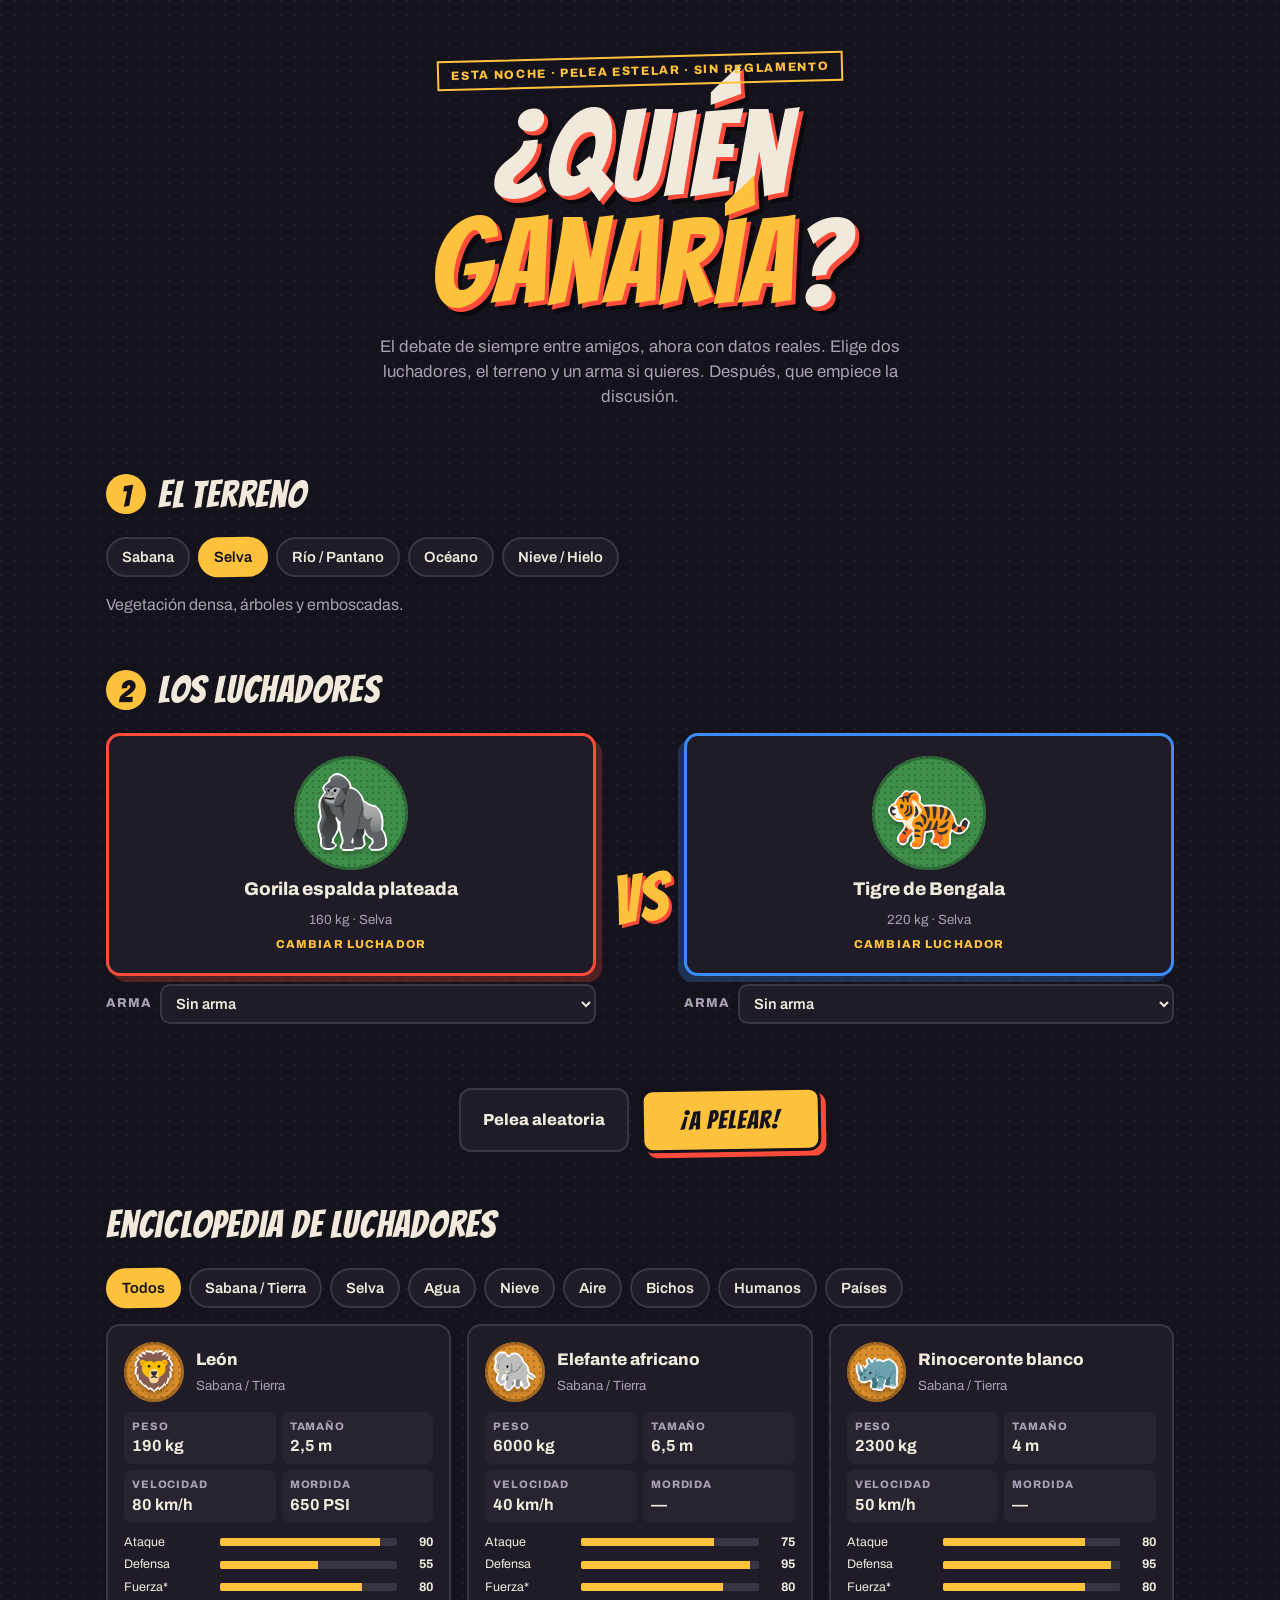
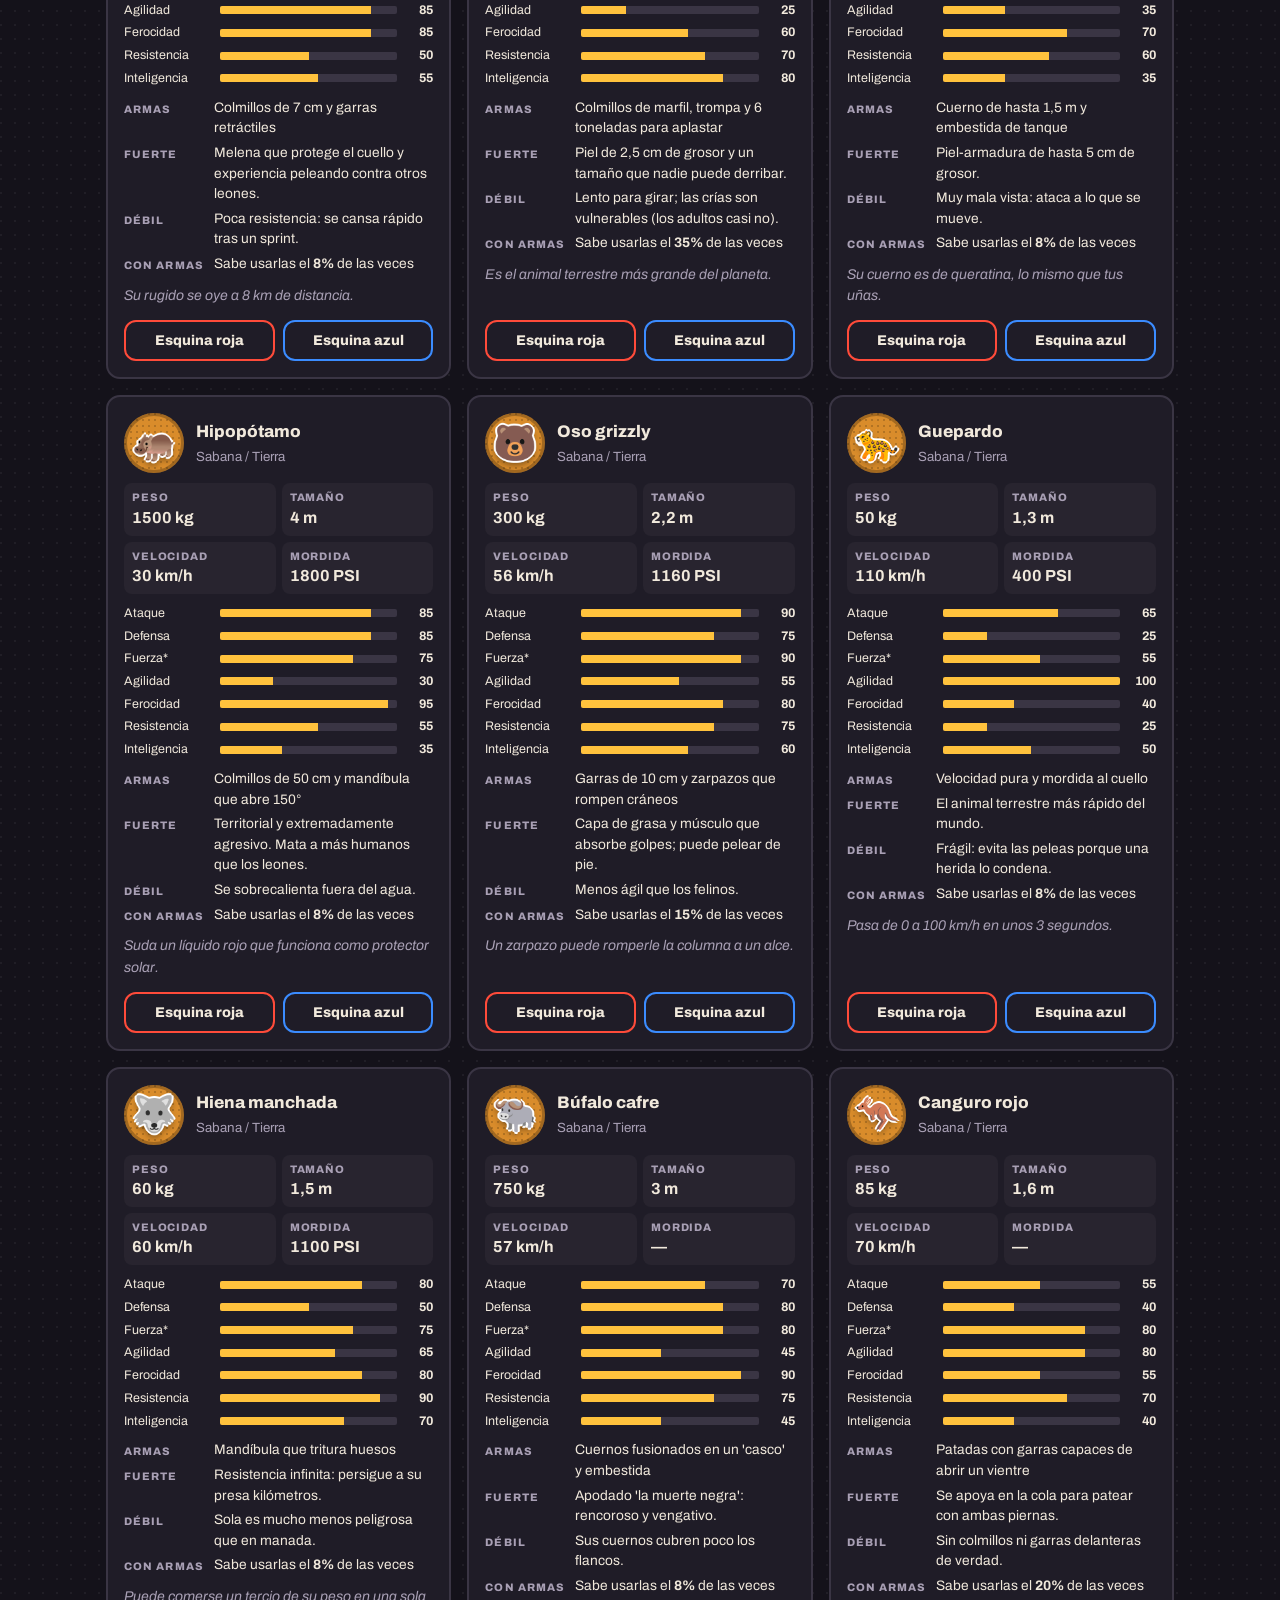
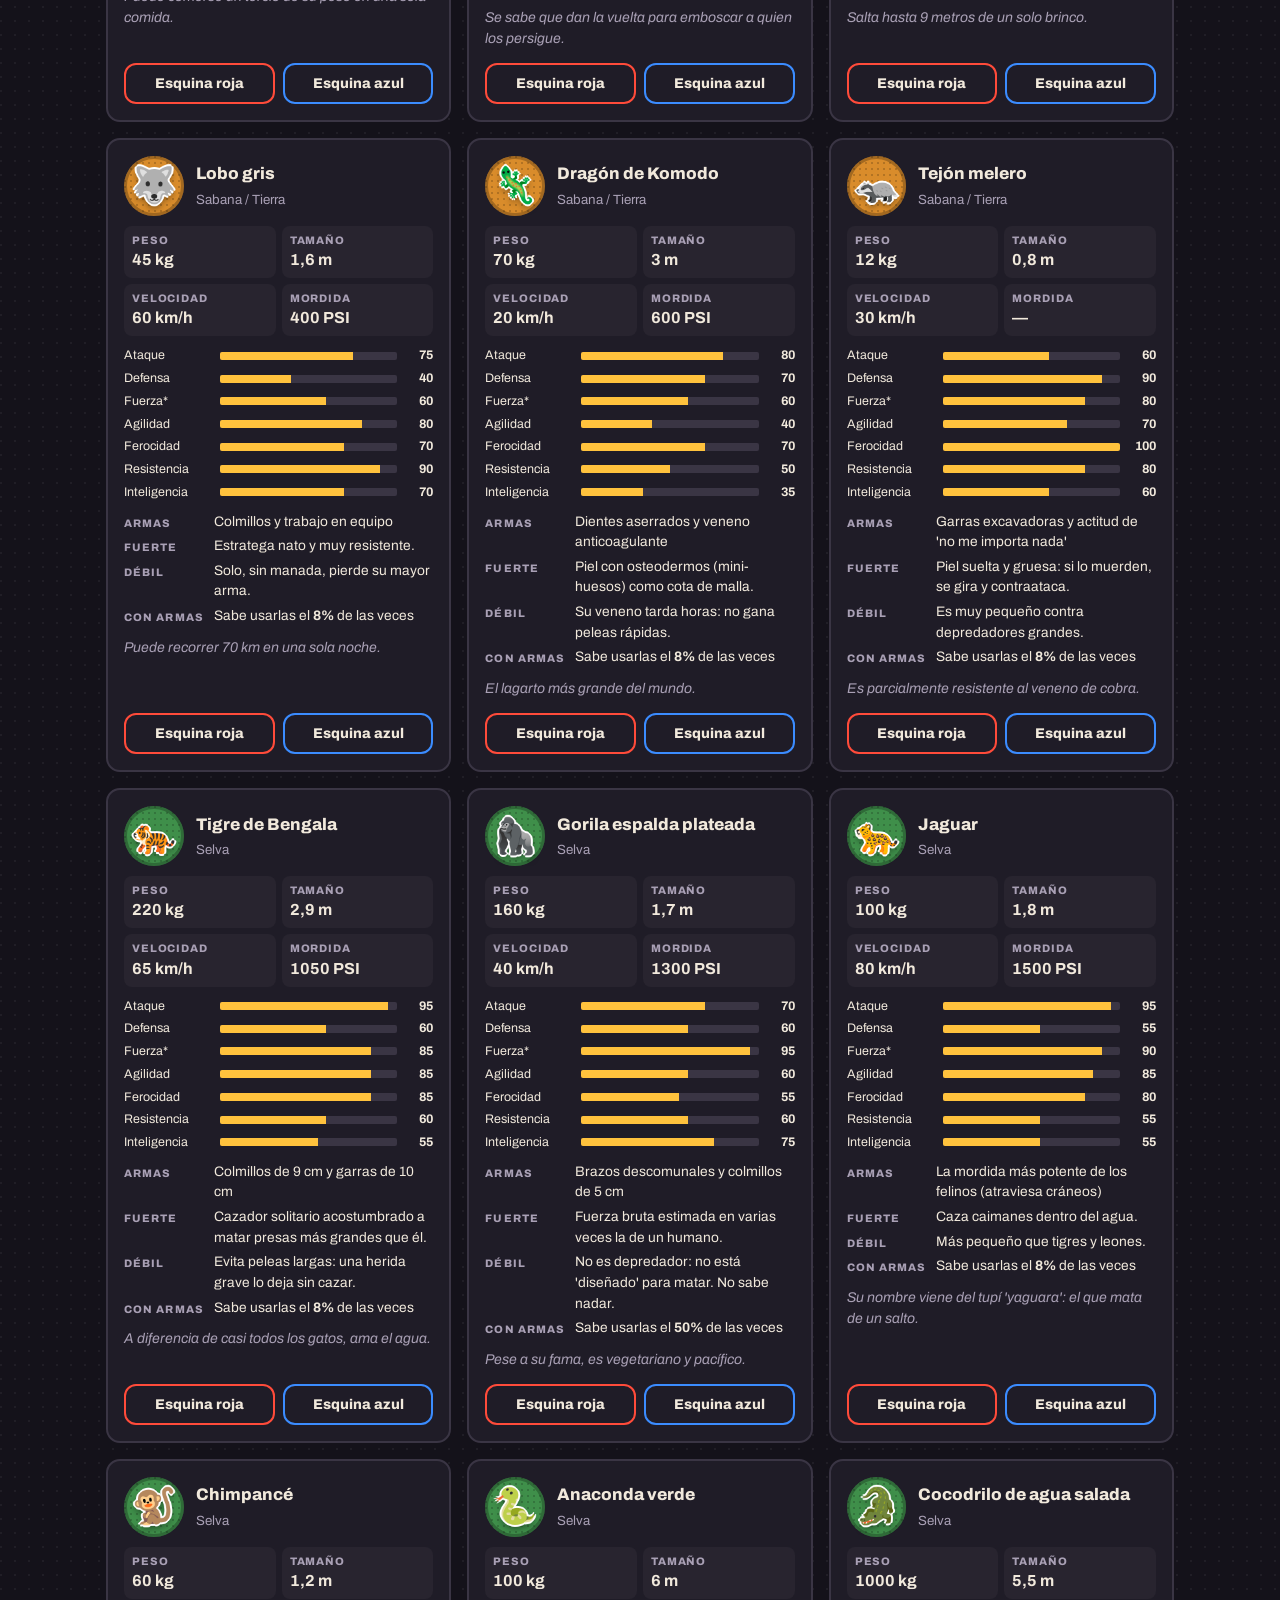
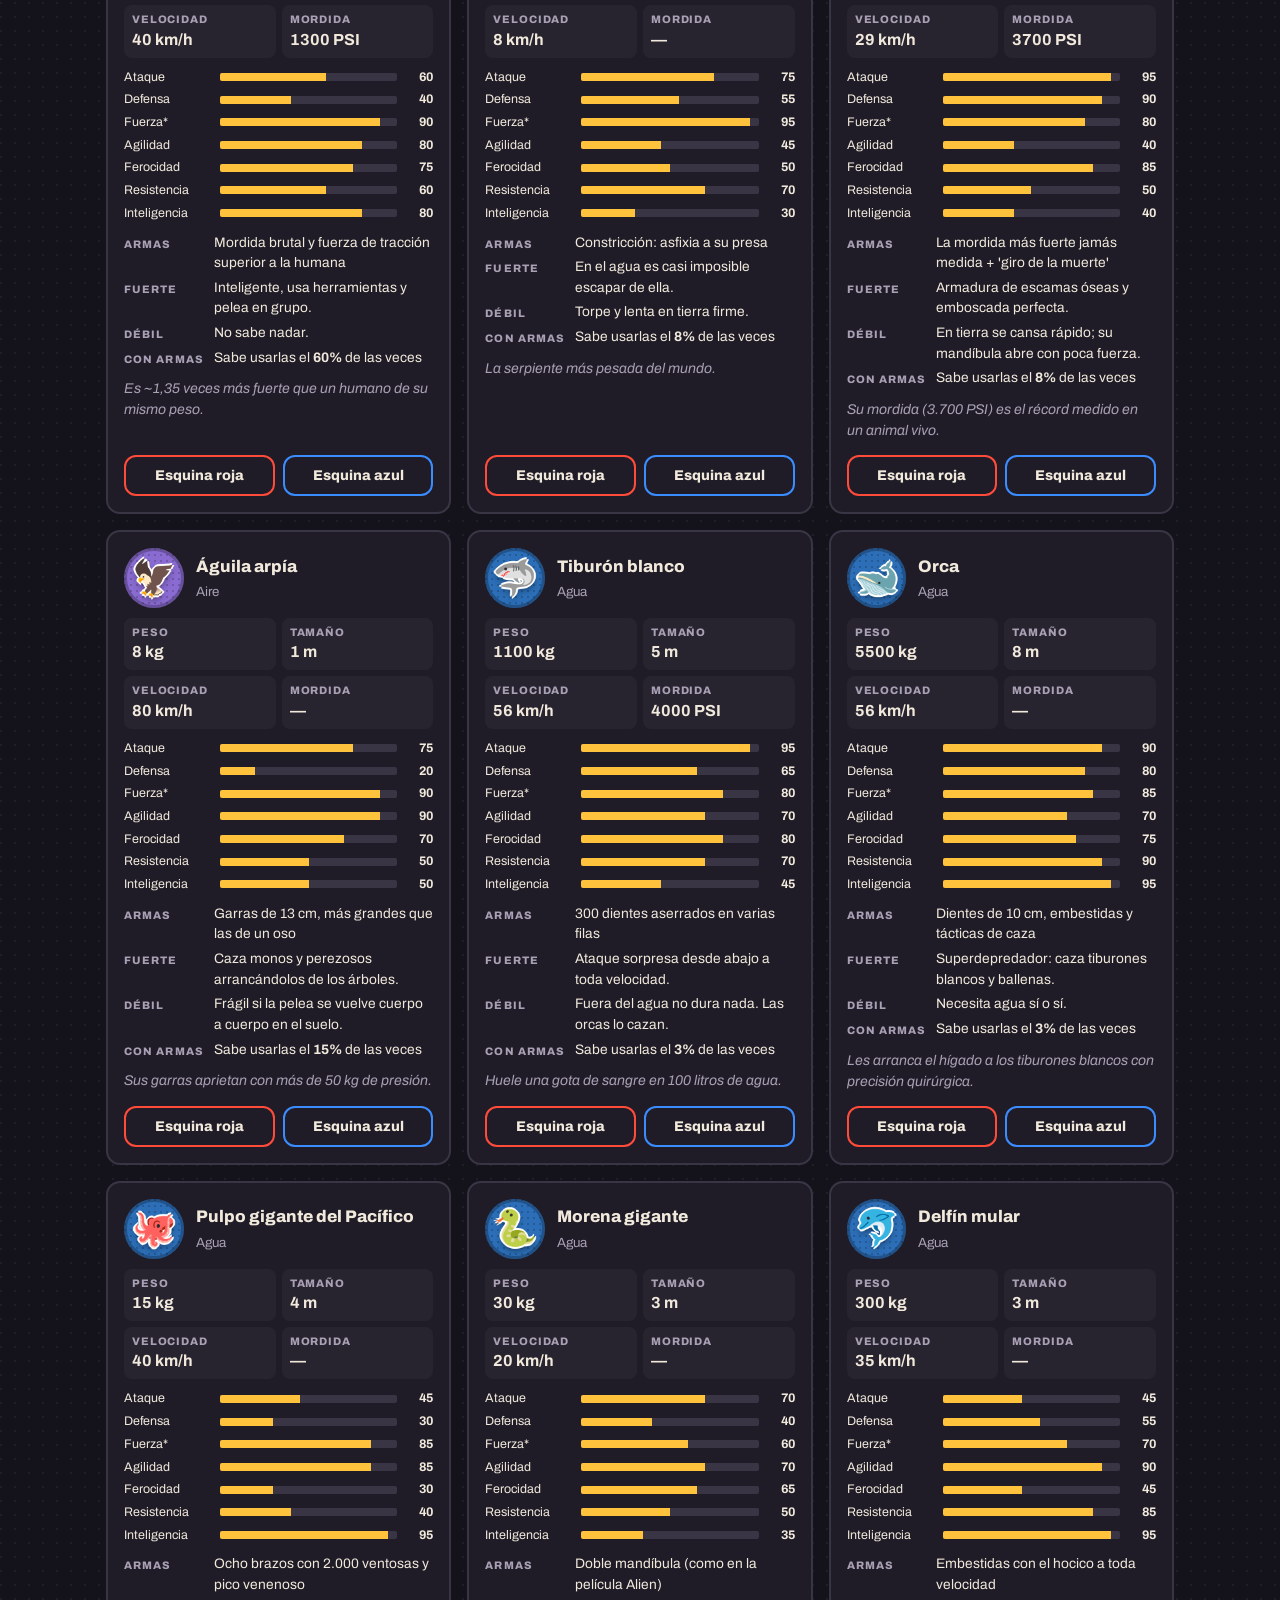
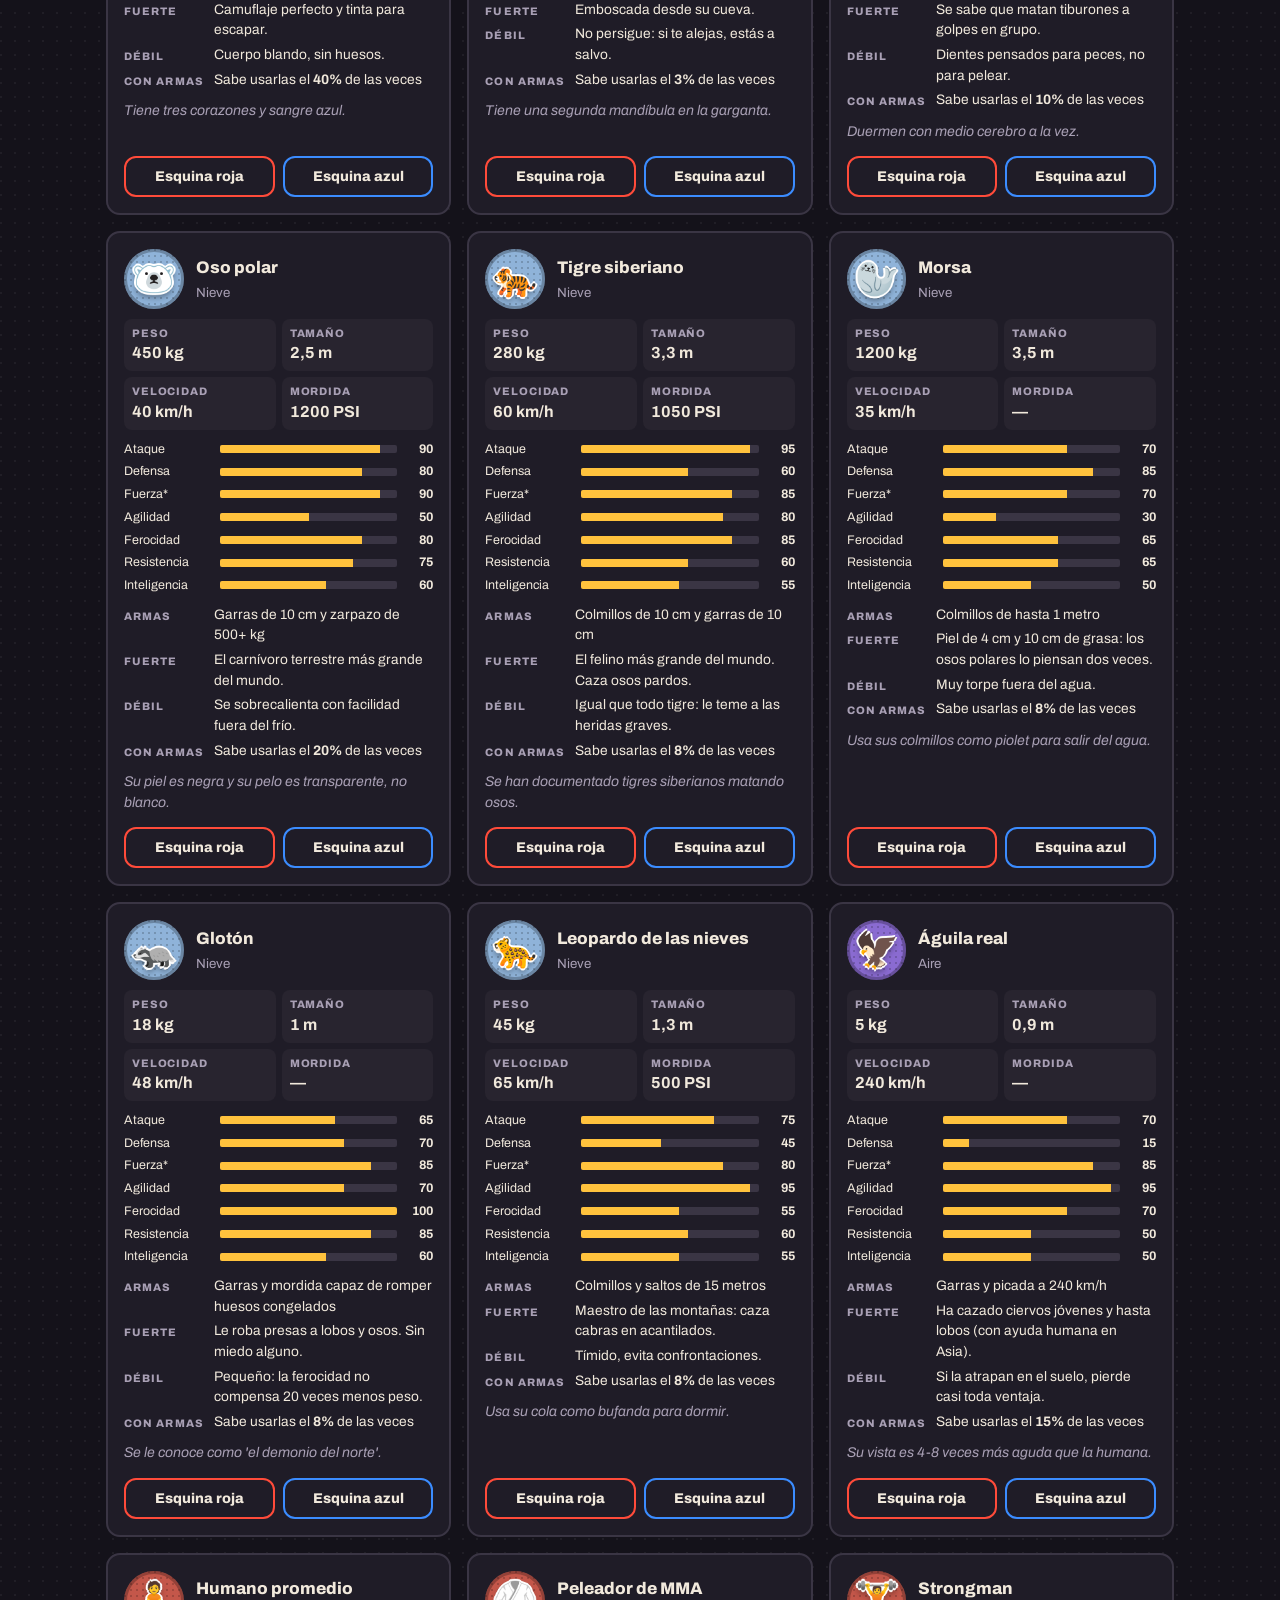
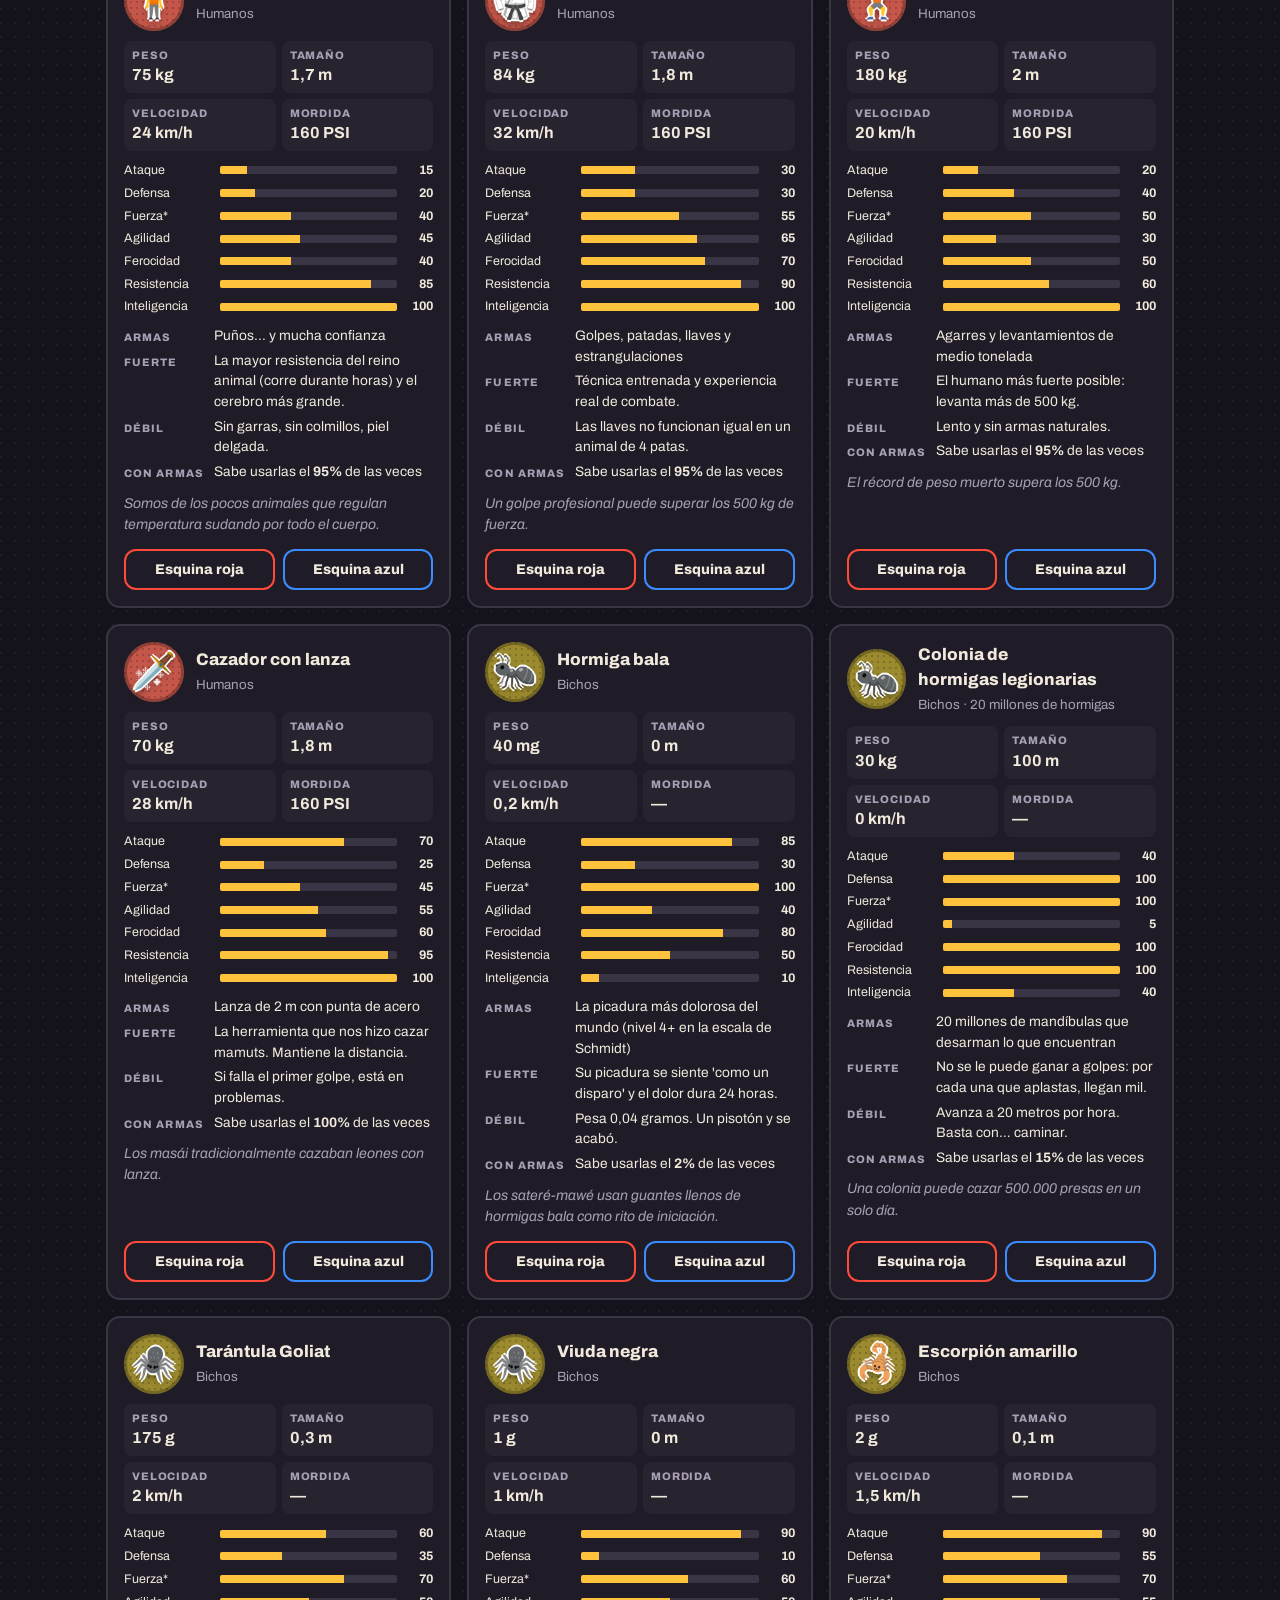
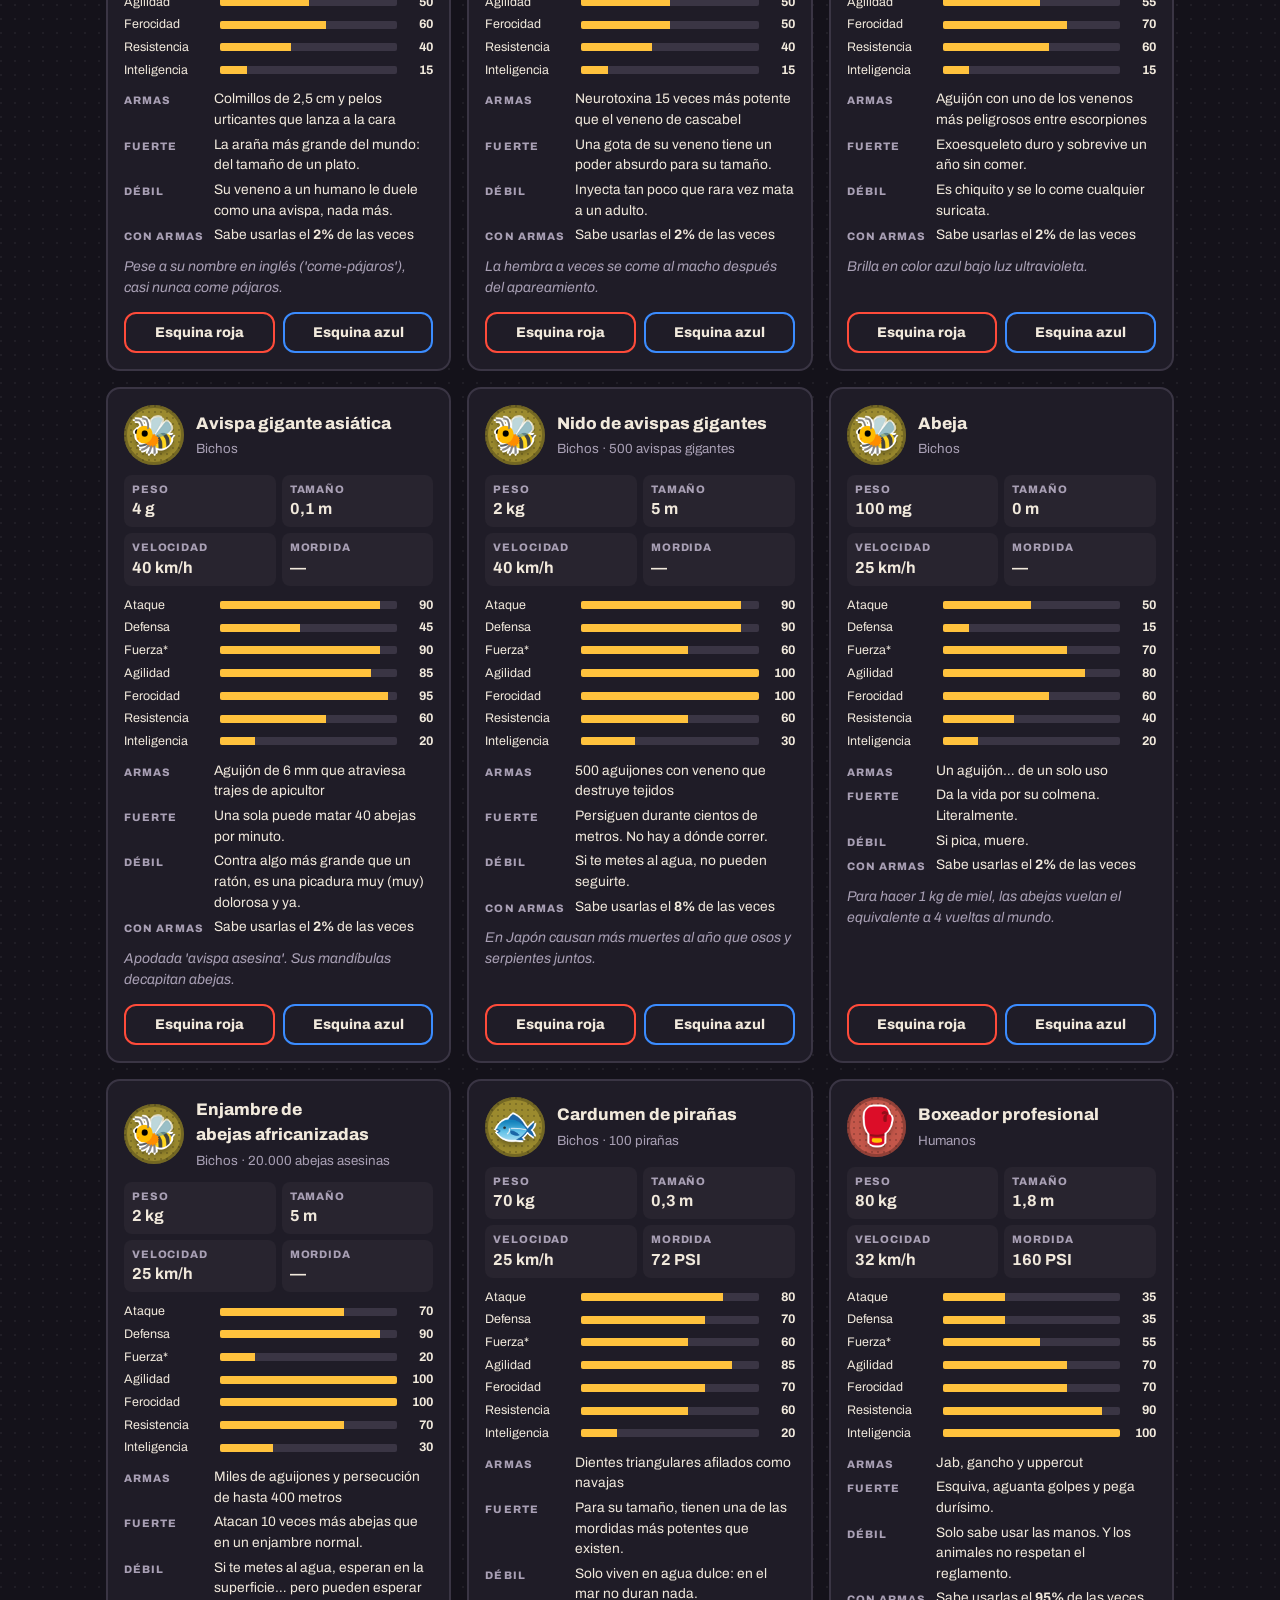
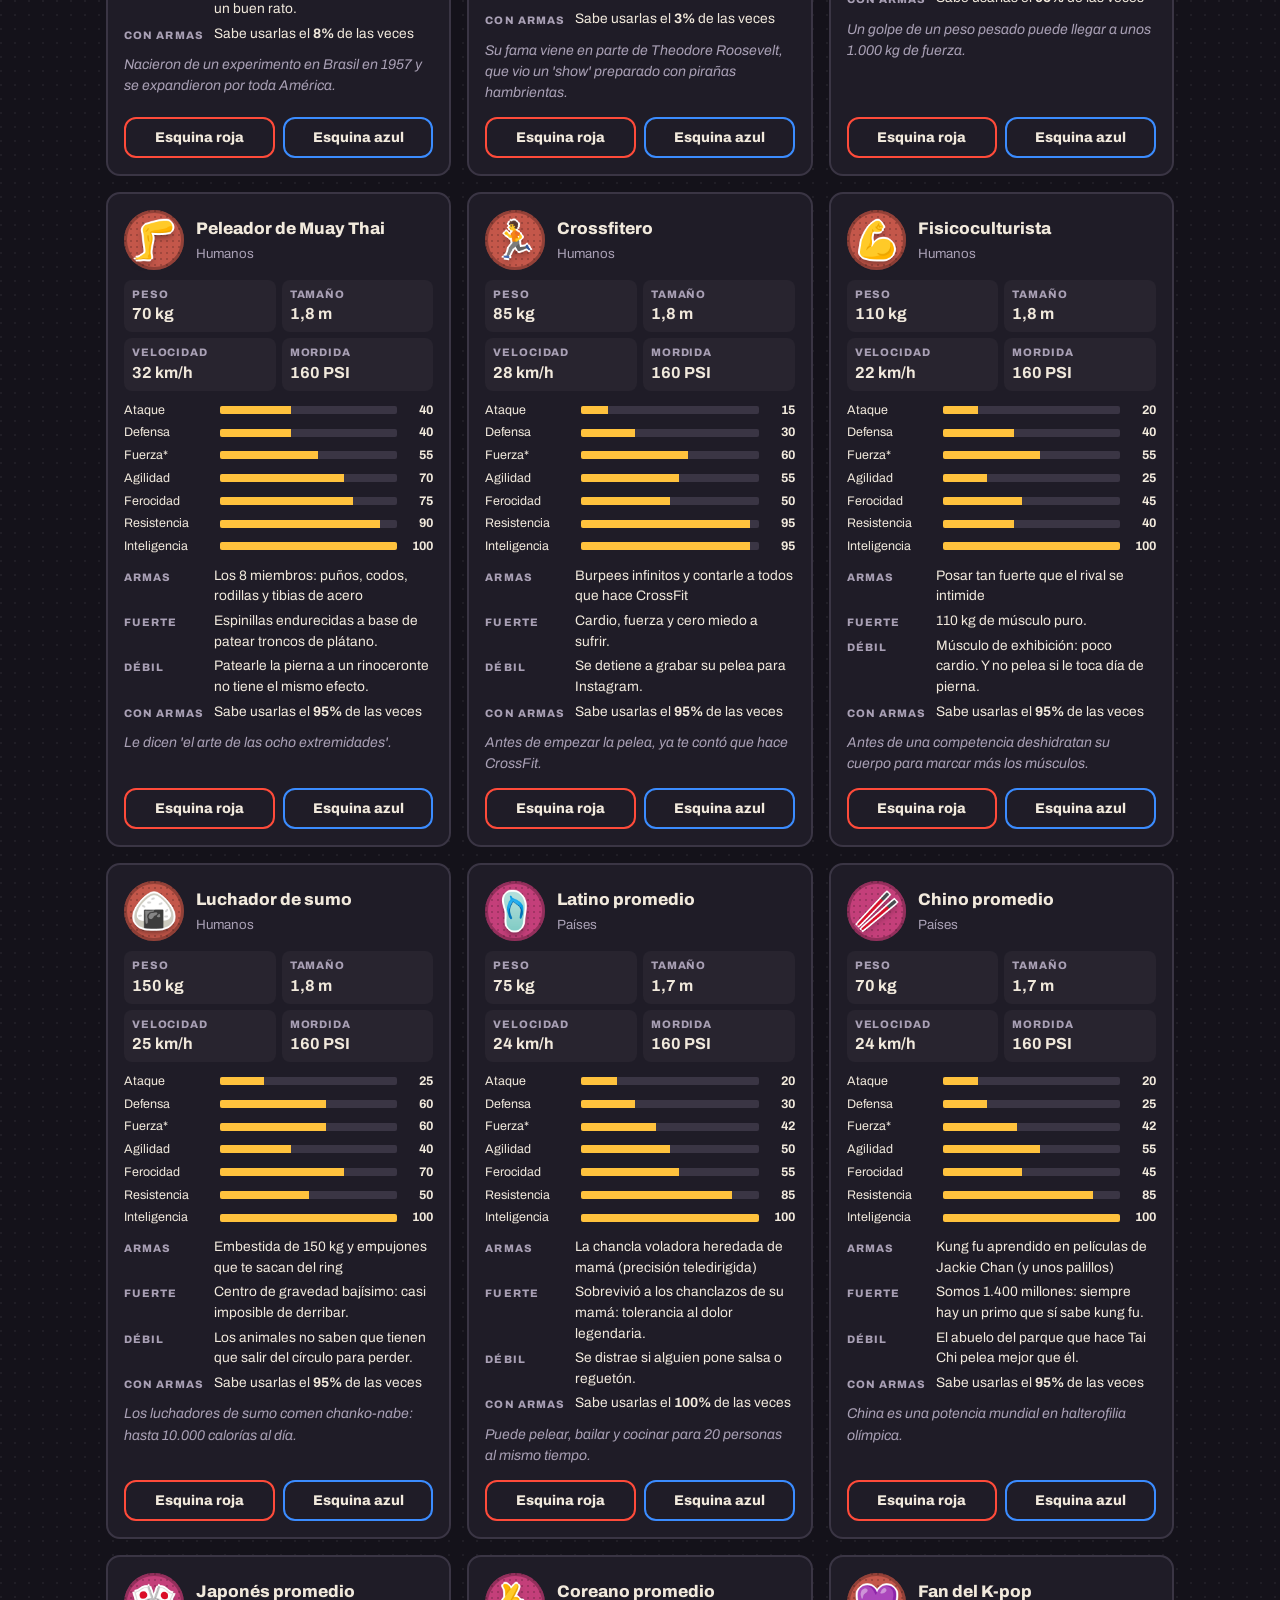
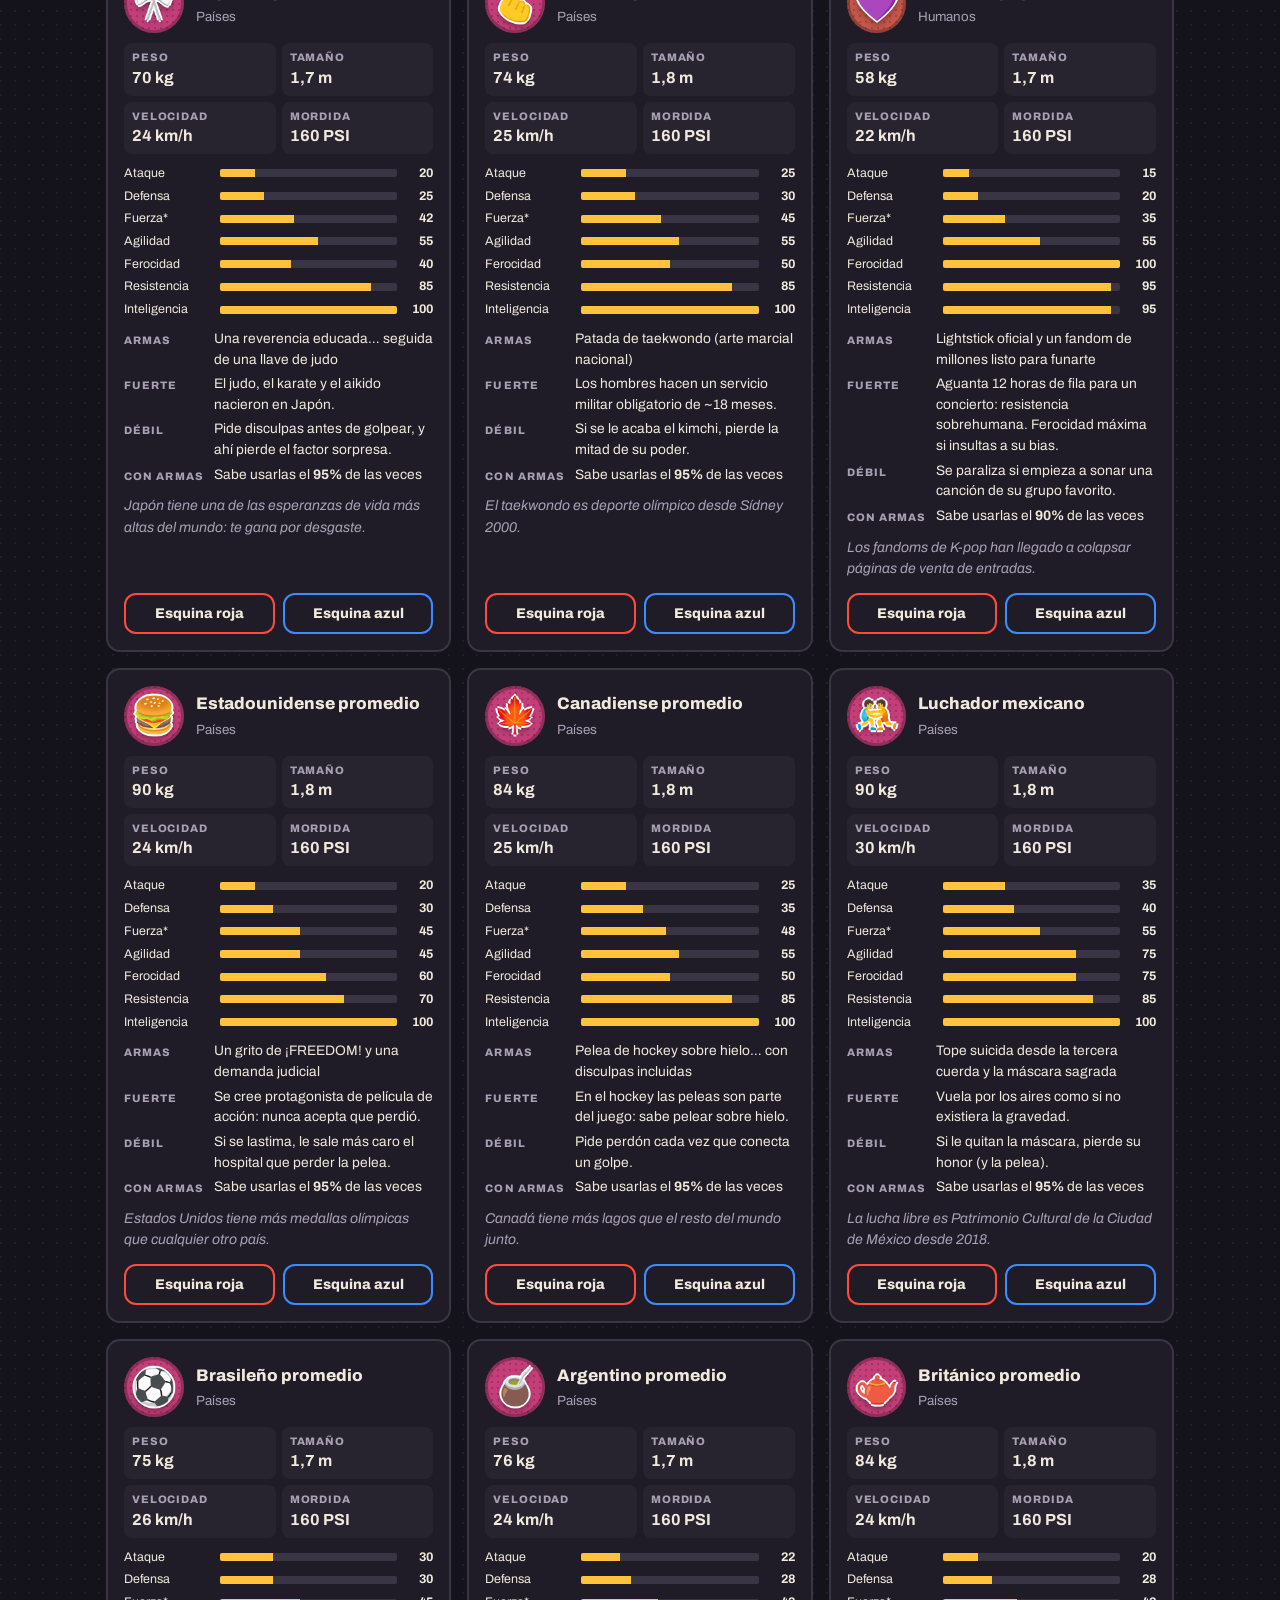
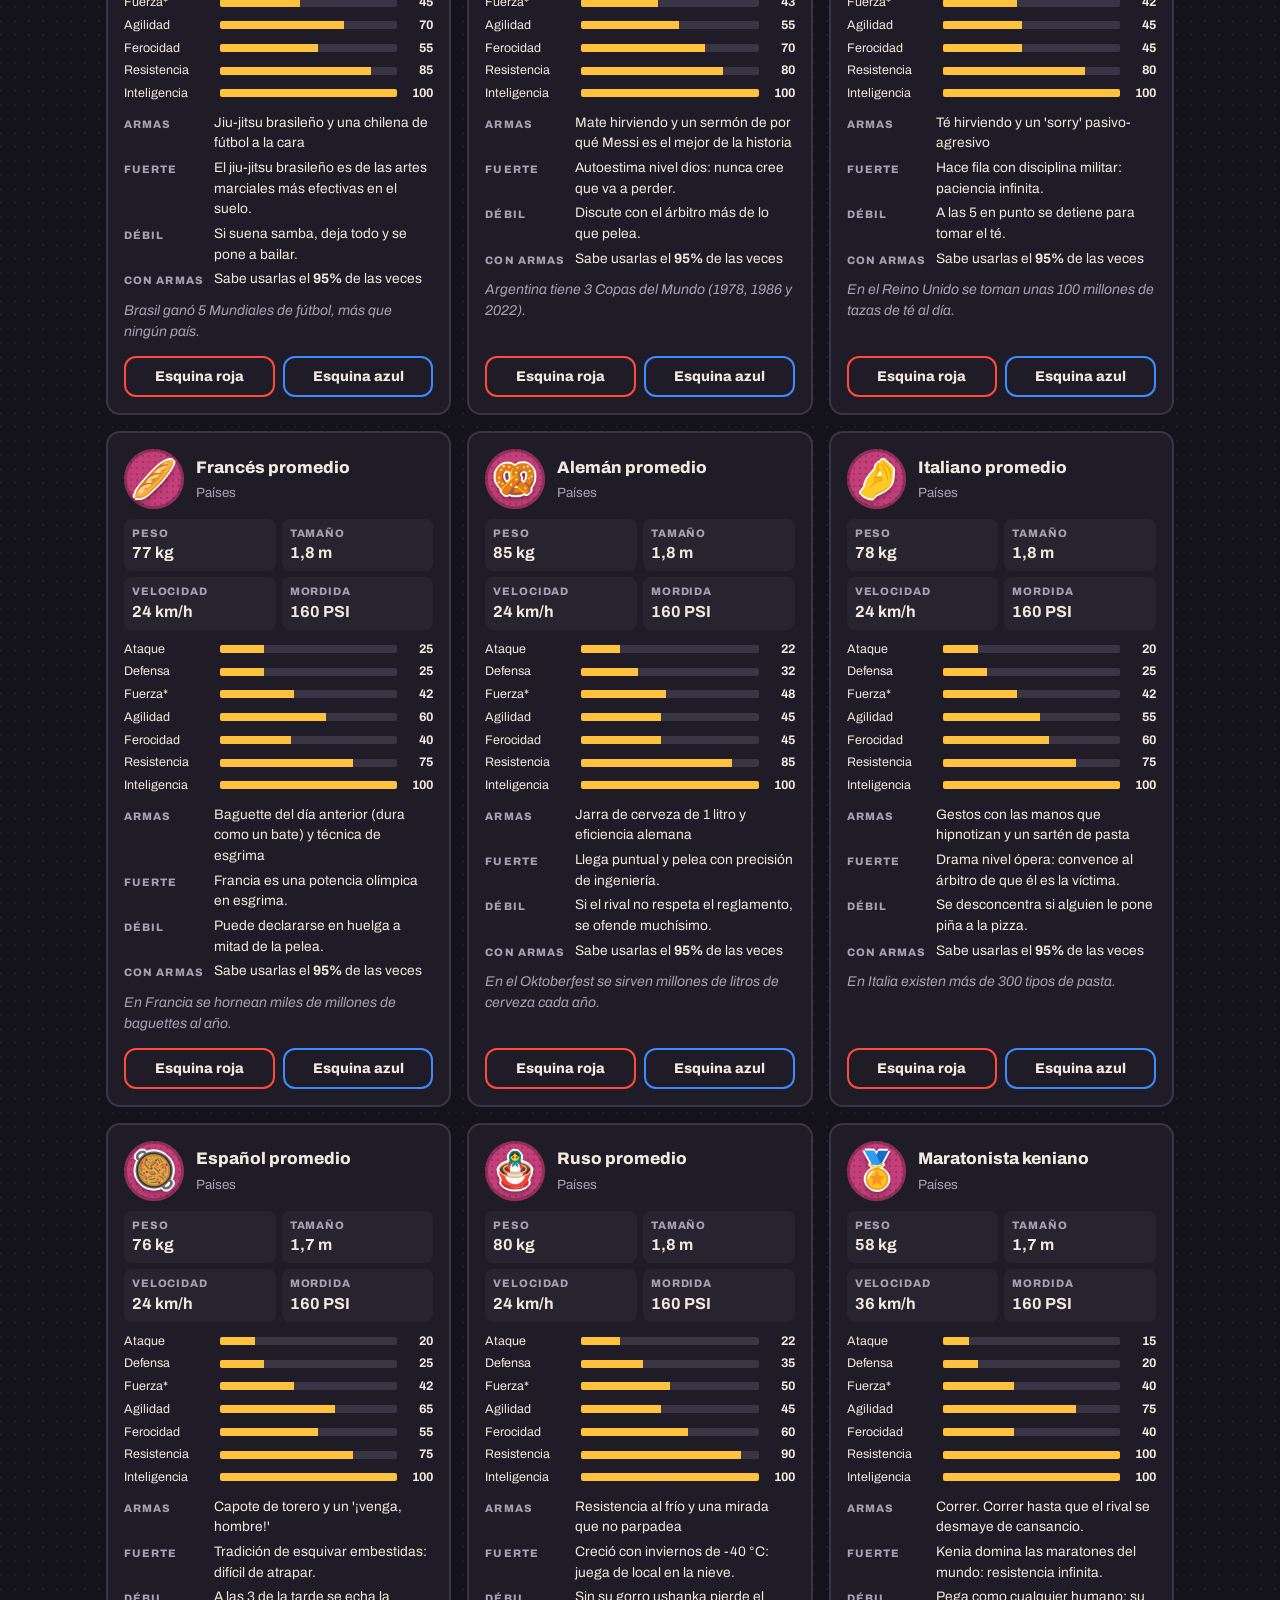
==== commit 62ce3c58: "Armas con impacto real y rediseño estilo cómic - Las armas multiplican el poder de combate (x1,15 a " ====
--- a/index.html
+++ b/index.html
@@ -7,24 +7,25 @@
   <meta name="description" content="El debate de siempre entre amigos: ¿quién ganaría en una pelea? Animales y humanos con estadísticas reales." />
   <link rel="preconnect" href="https://fonts.googleapis.com" />
   <link rel="preconnect" href="https://fonts.gstatic.com" crossorigin />
-  <link href="https://fonts.googleapis.com/css2?family=Bebas+Neue&family=Inter:wght@400;600;800&display=swap" rel="stylesheet" />
+  <link href="https://fonts.googleapis.com/css2?family=Bangers&family=Archivo:wght@400;600;800;900&display=swap" rel="stylesheet" />
   <link rel="stylesheet" href="css/styles.css" />
 </head>
 <body>
   <header class="hero">
-    <h1>¿Quién <span>Ganaría</span>?</h1>
-    <p>El debate de siempre, ahora con datos. Elige dos luchadores, el terreno, y que empiece la discusión.</p>
+    <p class="eyebrow">Esta noche · Pelea estelar · Sin reglamento</p>
+    <h1>¿Quién <span>ganaría</span>?</h1>
+    <p class="lede">El debate de siempre entre amigos, ahora con datos reales. Elige dos luchadores, el terreno y un arma si quieres. Después, que empiece la discusión.</p>
   </header>
 
   <main>
     <section class="arena-picker" aria-label="Elegir arena">
-      <h2>1 · Elige el terreno</h2>
+      <h2><span class="paso">1</span> El terreno</h2>
       <div id="arenas" class="chips"></div>
       <p id="arena-desc" class="muted"></p>
     </section>
 
     <section class="ring" aria-label="Luchadores">
-      <h2>2 · Elige a los luchadores</h2>
+      <h2><span class="paso">2</span> Los luchadores</h2>
       <div class="ring-grid">
         <div class="corner">
           <button class="slot" id="slot-a" data-side="a"></button>
@@ -39,8 +40,8 @@
         </div>
       </div>
       <div class="actions">
-        <button id="btn-random" class="btn ghost">🎲 Pelea aleatoria</button>
-        <button id="btn-fight" class="btn primary">⚔️ ¡PELEAR!</button>
+        <button id="btn-random" class="btn ghost">Pelea aleatoria</button>
+        <button id="btn-fight" class="btn primary">¡A pelear!</button>
       </div>
     </section>
 
@@ -49,7 +50,7 @@
     <section class="compare" id="compare" hidden aria-label="Comparación de estadísticas"></section>
 
     <section class="roster-section" aria-label="Enciclopedia de luchadores">
-      <h2>📖 Todos los luchadores</h2>
+      <h2>Enciclopedia de luchadores</h2>
       <div id="roster-filters" class="chips"></div>
       <div id="roster" class="roster"></div>
     </section>
@@ -68,7 +69,7 @@
   <footer>
     <p>Pesos, velocidades y fuerza de mordida son datos reales aproximados. Los atributos 0-100 son estimaciones para el juego.
     Los humanos de distintos países son, en el fondo, el mismo humano: solo cambian la altura y el peso promedio… y los chistes.
-    Esto es entretenimiento: ningún animal (ni fan del K-pop) fue lastimado en la creación de esta web. 🍻</p>
+    Esto es entretenimiento: ningún animal (ni fan del K-pop) fue lastimado en la creación de esta web.</p>
   </footer>
 
   <script src="js/data.js"></script>
--- a/css/styles.css
+++ b/css/styles.css
@@ -1,274 +1,358 @@
+/*
+ * ¿Quién ganaría? — estética de cartel de pelea / cómic.
+ * Diseño de un solo tema (oscuro) a propósito: todos los colores están definidos explícitamente.
+ */
 :root {
-  --bg: #0f0d0b;
-  --bg-2: #1a1612;
-  --card: #221c17;
-  --line: #3a3029;
-  --text: #f5ede4;
-  --muted: #b3a597;
-  --gold: #ffb627;
-  --red: #ff4d3d;
-  --blue: #3da5ff;
-  --arena-tint: rgba(255, 182, 39, 0.08);
-  --radius: 16px;
-}
-body[data-arena="selva"] { --arena-tint: rgba(60, 180, 90, 0.12); }
-body[data-arena="rio"] { --arena-tint: rgba(110, 150, 70, 0.14); }
-body[data-arena="oceano"] { --arena-tint: rgba(40, 120, 220, 0.14); }
-body[data-arena="nieve"] { --arena-tint: rgba(180, 220, 255, 0.12); }
-body[data-arena="sabana"] { --arena-tint: rgba(230, 170, 60, 0.12); }
+  color-scheme: dark;
+  --ink: #14121a;
+  --surface: #1f1c27;
+  --surface-2: #28242f;
+  --line: #3a3544;
+  --bone: #f1e9dc;
+  --muted: #a9a0b5;
+  --paper: #fff3d1;
+  --red: #ff4b3a;
+  --blue: #3b8cff;
+  --mustard: #ffc23d;
+  --green: #45d483;
+  --display: "Bangers", "Impact", "Arial Black", sans-serif;
+  --body: "Archivo", "Helvetica Neue", Arial, sans-serif;
+  --radius: 14px;
+  --sticker: drop-shadow(2px 0 0 #fff) drop-shadow(-2px 0 0 #fff) drop-shadow(0 2px 0 #fff) drop-shadow(0 -2px 0 #fff)
+    drop-shadow(0 6px 6px rgba(0, 0, 0, 0.45));
+}
 
 * { box-sizing: border-box; }
 html { scroll-behavior: smooth; }
 body {
   margin: 0;
-  font-family: "Inter", system-ui, sans-serif;
-  background: radial-gradient(ellipse at top, var(--arena-tint), transparent 60%), var(--bg);
-  background-attachment: fixed;
-  color: var(--text);
+  font-family: var(--body);
+  font-size: 16px;
+  background:
+    radial-gradient(circle at 1px 1px, rgba(255, 255, 255, 0.05) 1px, transparent 1.5px) 0 0 / 14px 14px,
+    var(--ink);
+  color: var(--bone);
   line-height: 1.5;
-  transition: background 0.4s;
-}
-main { max-width: 1100px; margin: 0 auto; padding: 0 16px 48px; }
-h1, h2, .vs, .tag { font-family: "Bebas Neue", Impact, sans-serif; letter-spacing: 1px; font-weight: 400; }
-h2 { font-size: 1.8rem; margin: 40px 0 12px; color: var(--gold); }
+}
+main { max-width: 1100px; margin: 0 auto; padding: 0 16px 56px; }
+h1, h2, h3, .vs, .tag, .banner, .hud-vs { font-family: var(--display); font-weight: 400; letter-spacing: 0.02em; text-wrap: balance; }
+h2 { font-size: clamp(1.8rem, 4vw, 2.4rem); margin: 44px 0 14px; color: var(--bone); display: flex; align-items: center; gap: 12px; }
 h3 { margin: 0; }
+h4 { font-size: 0.8rem; text-transform: uppercase; letter-spacing: 0.1em; color: var(--muted); margin: 0 0 12px; }
 .muted { color: var(--muted); }
 .small { font-size: 0.85rem; }
+button:focus-visible, select:focus-visible, input:focus-visible { outline: 3px solid var(--mustard); outline-offset: 2px; }
+
+.paso {
+  display: inline-grid; place-items: center; width: 1.3em; height: 1.3em; border-radius: 50%;
+  background: var(--mustard); color: var(--ink); font-size: 0.8em;
+}
 
 /* ── hero ── */
-.hero { text-align: center; padding: 48px 16px 8px; }
-.hero h1 { font-size: clamp(3rem, 11vw, 6.5rem); margin: 0; line-height: 0.9; }
-.hero h1 span { color: var(--gold); text-shadow: 0 0 30px rgba(255, 182, 39, 0.4); }
-.hero p { color: var(--muted); max-width: 560px; margin: 12px auto 0; }
+.hero { text-align: center; padding: 56px 16px 12px; max-width: 760px; margin: 0 auto; }
+.eyebrow {
+  display: inline-block; margin: 0 0 14px; padding: 4px 12px; border: 2px solid var(--mustard); color: var(--mustard);
+  font-size: 0.75rem; font-weight: 800; letter-spacing: 0.14em; text-transform: uppercase; transform: rotate(-1.5deg);
+}
+.hero h1 {
+  font-size: clamp(3.6rem, 13vw, 7.5rem); margin: 0; line-height: 0.9; color: var(--bone);
+  text-shadow: 4px 4px 0 var(--red), 8px 8px 0 rgba(0, 0, 0, 0.5);
+}
+.hero h1 span { color: var(--mustard); }
+.lede { color: var(--muted); max-width: 58ch; margin: 18px auto 0; font-size: 1.05rem; }
 
 /* ── chips ── */
 .chips { display: flex; flex-wrap: wrap; gap: 8px; }
 .chip {
-  border: 1px solid var(--line); background: var(--bg-2); color: var(--text);
-  padding: 8px 14px; border-radius: 999px; cursor: pointer; font: inherit; font-size: 0.95rem;
-}
-.chip:hover { border-color: var(--gold); }
-.chip.active { background: var(--gold); color: #1a1208; border-color: var(--gold); font-weight: 700; }
-.chips.small .chip { padding: 5px 10px; font-size: 0.85rem; }
+  border: 2px solid var(--line); background: var(--surface); color: var(--bone);
+  padding: 7px 14px; border-radius: 999px; cursor: pointer; font: inherit; font-size: 0.92rem; font-weight: 600;
+  transition: border-color 0.15s, transform 0.15s;
+}
+.chip:hover { border-color: var(--mustard); }
+.chip.active { background: var(--mustard); color: var(--ink); border-color: var(--mustard); transform: rotate(-1deg); }
+.chips.small .chip { padding: 5px 10px; font-size: 0.82rem; }
+
+/* ── stickers (los luchadores) ── */
+.big-emoji {
+  display: inline-grid; place-items: center; font-size: 3rem; line-height: 1; width: 1.7em; height: 1.7em;
+  border-radius: 50%; flex-shrink: 0; filter: none;
+  background: radial-gradient(circle at 1px 1px, rgba(0, 0, 0, 0.18) 1px, transparent 1.5px) 0 0 / 6px 6px, var(--badge, var(--surface-2));
+  box-shadow: inset 0 0 0 3px rgba(0, 0, 0, 0.25);
+  text-shadow: 2px 0 0 #fff, -2px 0 0 #fff, 0 2px 0 #fff, 0 -2px 0 #fff, 0 4px 6px rgba(0, 0, 0, 0.4);
+}
+.cat-sabana { --badge: #d98c2b; }
+.cat-selva { --badge: #3f8f4a; }
+.cat-agua { --badge: #2c6fb8; }
+.cat-nieve { --badge: #8fb3d9; }
+.cat-aire { --badge: #8a6bd1; }
+.cat-bichos { --badge: #9b8a2e; }
+.cat-humano { --badge: #c4574a; }
+.cat-paises { --badge: #c43f7a; }
 
 /* ── ring ── */
 .ring-grid { display: grid; grid-template-columns: 1fr auto 1fr; gap: 16px; align-items: stretch; }
-.ring-grid .vs { align-self: center; }
-.corner .slot { flex: 1; justify-content: center; }
+.corner { display: flex; flex-direction: column; gap: 8px; min-width: 0; }
 .slot {
-  display: flex; flex-direction: column; align-items: center; gap: 4px;
-  background: var(--card); color: var(--text); font: inherit;
-  border: 2px solid var(--red); border-radius: var(--radius); padding: 20px 12px; cursor: pointer;
-  box-shadow: 0 0 0 0 transparent; transition: transform 0.15s, box-shadow 0.15s; min-width: 0;
-}
-#slot-b { border-color: var(--blue); }
-.slot:hover { transform: translateY(-3px); box-shadow: 0 10px 30px rgba(0, 0, 0, 0.4); }
-.slot strong { font-size: 1.15rem; text-align: center; }
+  flex: 1; display: flex; flex-direction: column; align-items: center; justify-content: center; gap: 6px;
+  background: var(--surface); color: var(--bone); font: inherit;
+  border: 3px solid var(--red); border-radius: var(--radius); padding: 20px 12px; cursor: pointer; min-width: 0;
+  box-shadow: 6px 6px 0 rgba(255, 75, 58, 0.25); transition: transform 0.15s, box-shadow 0.15s;
+}
+#slot-b { border-color: var(--blue); box-shadow: -6px 6px 0 rgba(59, 140, 255, 0.25); }
+.slot:hover { transform: translateY(-3px) rotate(-0.5deg); }
+.slot .big-emoji { font-size: clamp(2.8rem, 10vw, 4.2rem); }
+.slot strong { font-size: 1.15rem; text-align: center; font-weight: 800; }
 .slot small { color: var(--muted); text-align: center; }
-.slot em { font-style: normal; font-size: 0.8rem; color: var(--gold); margin-top: 4px; }
-.big-emoji { font-size: 3.5rem; line-height: 1.1; }
-.slot .big-emoji { font-size: clamp(3.5rem, 12vw, 5.5rem); }
-.corner { display: flex; flex-direction: column; gap: 8px; min-width: 0; }
-.arma-pick { display: flex; align-items: center; gap: 8px; font-size: 0.85rem; color: var(--muted); }
+.slot em { font-style: normal; font-size: 0.72rem; font-weight: 800; letter-spacing: 0.1em; text-transform: uppercase; color: var(--mustard); }
+.vs {
+  align-self: center; font-size: clamp(2.4rem, 7vw, 4.2rem); color: var(--mustard);
+  text-shadow: 3px 3px 0 var(--red); transform: rotate(-6deg);
+}
+.arma-pick { display: flex; align-items: center; gap: 8px; font-size: 0.8rem; font-weight: 800; text-transform: uppercase; letter-spacing: 0.08em; color: var(--muted); }
 .arma-pick select {
-  flex: 1; min-width: 0; padding: 8px; border-radius: 10px; border: 1px solid var(--line);
-  background: var(--bg-2); color: var(--text); font: inherit; font-size: 0.9rem;
-}
-.arma-info { min-height: 1.2em; text-align: center; color: var(--gold); font-size: 0.8rem; }
-.vs { font-size: clamp(2.2rem, 7vw, 4rem); color: var(--gold); text-shadow: 0 0 20px rgba(255, 182, 39, 0.5); }
-.actions { display: flex; gap: 12px; justify-content: center; margin-top: 20px; flex-wrap: wrap; }
+  flex: 1; min-width: 0; padding: 9px 10px; border-radius: 10px; border: 2px solid var(--line);
+  background: var(--surface); color: var(--bone); font: inherit; font-size: 0.92rem; font-weight: 600; text-transform: none; letter-spacing: 0;
+}
+.arma-info { display: flex; flex-direction: column; gap: 2px; min-height: 2.6em; font-size: 0.82rem; text-align: center; }
+.arma-info .uso { font-weight: 800; }
+.arma-info .uso.alto { color: var(--green); }
+.arma-info .uso.medio { color: var(--mustard); }
+.arma-info .uso.bajo { color: var(--red); }
+.arma-info .impacto { color: var(--muted); font-variant-numeric: tabular-nums; }
+.arma-info .impacto b { color: var(--bone); }
+.actions { display: flex; gap: 12px; justify-content: center; margin-top: 22px; flex-wrap: wrap; }
 
 .btn {
   font: inherit; font-weight: 800; border-radius: 12px; padding: 12px 22px; cursor: pointer;
-  border: 1px solid var(--line); background: var(--bg-2); color: var(--text);
-}
-.btn.small { padding: 8px 12px; font-size: 0.85rem; font-weight: 600; }
+  border: 2px solid var(--line); background: var(--surface); color: var(--bone); transition: transform 0.12s, border-color 0.12s;
+}
+.btn:active { transform: translateY(2px); }
+.btn.small { padding: 8px 14px; font-size: 0.88rem; }
 .btn.primary {
-  background: linear-gradient(135deg, var(--red), var(--gold)); color: #1a0f05; border: none;
-  font-size: 1.15rem; padding: 14px 34px; box-shadow: 0 6px 24px rgba(255, 90, 40, 0.35);
-}
-.btn.primary:hover { filter: brightness(1.1); }
-.btn.ghost:hover { border-color: var(--gold); }
+  font-family: var(--display); font-weight: 400; letter-spacing: 0.04em; font-size: 1.6rem; padding: 10px 38px;
+  background: var(--mustard); color: var(--ink); border: 3px solid var(--ink);
+  box-shadow: 5px 5px 0 var(--red); transform: rotate(-1deg);
+}
+.btn.primary.small { font-size: 1.25rem; padding: 6px 24px; }
+.btn.primary:hover { transform: rotate(-1deg) translate(-2px, -2px); box-shadow: 7px 7px 0 var(--red); }
+.btn.ghost:hover { border-color: var(--mustard); }
 .vote-a { border-color: var(--red); }
 .vote-b { border-color: var(--blue); }
-.vote-a:hover { background: rgba(255, 77, 61, 0.15); }
-.vote-b:hover { background: rgba(61, 165, 255, 0.15); }
-
-/* ── result ── */
-.result {
-  margin-top: 32px; background: var(--card); border: 1px solid var(--line); border-radius: var(--radius);
-  padding: 24px; scroll-margin-top: 16px;
-}
-.analysis { display: grid; gap: 24px; grid-template-columns: 1.2fr 1fr; margin-top: 28px; padding-top: 24px; border-top: 1px dashed var(--line); }
-.analysis[hidden] { display: none; }
+.vote-a:hover { background: rgba(255, 75, 58, 0.14); }
+.vote-b:hover { background: rgba(59, 140, 255, 0.14); }
+
+/* ── resultado ── */
+.result { margin-top: 32px; scroll-margin-top: 16px; }
+.analysis {
+  display: grid; gap: 24px; grid-template-columns: 1.2fr 1fr; margin-top: 24px; padding: 24px;
+  background: var(--surface); border: 2px solid var(--line); border-radius: var(--radius);
+}
 .pop { animation: pop 0.4s ease-out; }
-@keyframes pop { from { transform: scale(0.96); opacity: 0; } to { transform: none; opacity: 1; } }
+@keyframes pop { from { transform: translateY(8px); opacity: 0.4; } to { transform: none; opacity: 1; } }
 .verdict { grid-column: 1 / -1; }
-.tag { display: inline-block; background: var(--gold); color: #1a1208; padding: 2px 12px; border-radius: 6px; font-size: 1.3rem; margin: 0 0 12px; }
-.winner { display: flex; gap: 16px; align-items: center; }
-.winner .big-emoji { font-size: 5rem; }
-.winner small { color: var(--muted); text-transform: uppercase; letter-spacing: 1px; font-size: 0.75rem; }
-.winner h3 { font-family: "Bebas Neue", sans-serif; font-weight: 400; font-size: 2.6rem; line-height: 1; }
+.tag {
+  display: inline-block; background: var(--mustard); color: var(--ink); padding: 3px 12px 1px; font-size: 1.25rem;
+  margin: 0 0 14px; transform: rotate(-1deg);
+}
+.winner { display: flex; gap: 18px; align-items: center; }
+.winner .big-emoji { font-size: 3.2rem; }
+.winner small { color: var(--muted); text-transform: uppercase; letter-spacing: 0.12em; font-size: 0.72rem; font-weight: 800; }
+.winner h3 { font-size: clamp(2rem, 5vw, 2.8rem); line-height: 1; }
 .winner p { margin: 4px 0 0; }
-.prob { display: flex; align-items: center; gap: 10px; margin-top: 18px; font-weight: 800; white-space: nowrap; }
-.prob-bar { flex: 1; height: 16px; border-radius: 999px; overflow: hidden; display: flex; background: var(--line); }
+.prob { display: flex; align-items: center; gap: 10px; margin-top: 18px; font-weight: 800; white-space: nowrap; font-variant-numeric: tabular-nums; }
+.prob-bar { flex: 1; height: 16px; border-radius: 4px; overflow: hidden; display: flex; background: var(--line); border: 2px solid var(--ink); transform: skewX(-12deg); }
 .prob-bar i { display: block; height: 100%; transition: width 0.8s ease-out; }
 .prob-bar .pa { background: var(--red); }
 .prob-bar .pb { background: var(--blue); }
-.reasons h4, .vote h4 { margin: 0 0 10px; font-size: 1.05rem; }
 .reasons ul { margin: 0; padding: 0; list-style: none; display: grid; gap: 8px; }
-.reasons li { padding: 8px 12px; border-left: 4px solid var(--muted); background: var(--bg-2); border-radius: 0 8px 8px 0; }
+.reasons li { padding: 9px 12px; border-left: 4px solid var(--muted); background: var(--surface-2); border-radius: 0 8px 8px 0; font-size: 0.95rem; }
 .reasons li.fav-a { border-color: var(--red); }
 .reasons li.fav-b { border-color: var(--blue); }
 .vote-btns { display: flex; flex-direction: column; gap: 8px; margin-bottom: 10px; }
 
-/* ── compare ── */
-.compare { margin-top: 24px; background: var(--card); border: 1px solid var(--line); border-radius: var(--radius); padding: 8px 20px 20px; }
+/* ── cara a cara ── */
+.compare { margin-top: 24px; background: var(--surface); border: 2px solid var(--line); border-radius: var(--radius); padding: 8px 20px 20px; }
 .compare h2 { margin-top: 16px; }
-.compare table { width: 100%; border-collapse: collapse; table-layout: fixed; }
+.compare table { width: 100%; border-collapse: collapse; table-layout: fixed; font-variant-numeric: tabular-nums; }
 .compare th, .compare td { padding: 8px 6px; border-bottom: 1px solid var(--line); }
-.compare tbody th { text-align: center; font-weight: 600; color: var(--muted); width: 30%; font-size: 0.9rem; }
-.compare tbody th small { color: var(--text); }
+.compare tbody th { text-align: center; font-weight: 600; color: var(--muted); width: 30%; font-size: 0.85rem; }
+.compare tbody th small { color: var(--bone); }
 .compare td:first-child { text-align: right; }
-.compare td.win { color: var(--gold); font-weight: 800; }
+.compare td.win { color: var(--mustard); font-weight: 800; }
 .compare .ta { text-align: right; color: var(--red); }
 .compare .tb { text-align: left; color: var(--blue); }
 .armas { display: grid; grid-template-columns: 1fr 1fr; gap: 12px; margin-top: 12px; }
 .armas p { margin: 0; }
 
-/* ── bars ── */
-.bar { height: 8px; background: var(--line); border-radius: 999px; overflow: hidden; }
-.bar i { display: block; height: 100%; background: var(--blue); border-radius: 999px; }
+/* ── barras ── */
+.bar { height: 8px; background: var(--line); border-radius: 2px; overflow: hidden; }
+.bar i { display: block; height: 100%; background: var(--blue); }
 .bar.rev { transform: scaleX(-1); }
 .bar.rev i { background: var(--red); }
-.bar-row { display: grid; grid-template-columns: 90px 1fr 28px; align-items: center; gap: 8px; font-size: 0.8rem; }
-.bar-row .bar i { background: linear-gradient(90deg, var(--gold), var(--red)); }
+.bar-row { display: grid; grid-template-columns: 88px 1fr 28px; align-items: center; gap: 8px; font-size: 0.78rem; font-variant-numeric: tabular-nums; }
+.bar-row .bar i { background: var(--mustard); }
 .bar-row b { text-align: right; }
 
-/* ── roster ── */
+/* ── enciclopedia ── */
 .roster { display: grid; grid-template-columns: repeat(auto-fill, minmax(270px, 1fr)); gap: 16px; margin-top: 16px; }
-.card { background: var(--card); border: 1px solid var(--line); border-radius: var(--radius); padding: 16px; display: flex; flex-direction: column; gap: 8px; }
+.card { background: var(--surface); border: 2px solid var(--line); border-radius: var(--radius); padding: 16px; display: flex; flex-direction: column; gap: 10px; }
 .card header { display: flex; gap: 12px; align-items: center; }
+.card h3 { font-family: var(--body); font-weight: 800; font-size: 1.05rem; letter-spacing: 0; }
 .card small { color: var(--muted); }
+.card .big-emoji { font-size: 2.2rem; }
 .card p { margin: 0; font-size: 0.88rem; }
+.ficha { margin: 0; display: grid; grid-template-columns: auto 1fr; gap: 4px 10px; font-size: 0.86rem; }
+.ficha dt { font-size: 0.68rem; font-weight: 800; letter-spacing: 0.1em; text-transform: uppercase; color: var(--muted); padding-top: 3px; }
+.ficha dd { margin: 0; }
 .card .dato { color: var(--muted); font-style: italic; }
-.bars { display: grid; gap: 4px; margin: 4px 0; }
-.facts { list-style: none; padding: 0; margin: 0; display: grid; grid-template-columns: 1fr 1fr; gap: 6px; }
-.facts li { background: var(--bg-2); border-radius: 8px; padding: 6px 8px; display: flex; flex-direction: column; }
-.facts span { font-size: 0.72rem; color: var(--muted); }
-.card-actions { display: flex; gap: 8px; margin-top: auto; padding-top: 6px; }
+.bars { display: grid; gap: 4px; }
+.facts { list-style: none; padding: 0; margin: 0; display: grid; grid-template-columns: 1fr 1fr; gap: 6px; font-variant-numeric: tabular-nums; }
+.facts li { background: var(--surface-2); border-radius: 8px; padding: 6px 8px; display: flex; flex-direction: column; }
+.facts span { font-size: 0.68rem; font-weight: 800; letter-spacing: 0.08em; text-transform: uppercase; color: var(--muted); }
+.card-actions { display: flex; gap: 8px; margin-top: auto; padding-top: 4px; }
 .card-actions .btn { flex: 1; }
 
-/* ── picker ── */
+/* ── selector ── */
 dialog {
-  background: var(--bg-2); color: var(--text); border: 1px solid var(--line); border-radius: var(--radius);
+  background: var(--surface); color: var(--bone); border: 2px solid var(--line); border-radius: var(--radius);
   width: min(720px, calc(100vw - 32px)); max-height: 85vh; padding: 16px; display: none; overflow: hidden;
 }
 dialog[open] { display: flex; flex-direction: column; gap: 12px; }
-dialog::backdrop { background: rgba(0, 0, 0, 0.7); backdrop-filter: blur(3px); }
+dialog::backdrop { background: rgba(10, 8, 14, 0.75); backdrop-filter: blur(3px); }
 .picker-head { display: flex; justify-content: space-between; align-items: center; margin: 0; }
-.close { background: none; border: none; color: var(--text); font-size: 1.4rem; cursor: pointer; }
+.picker-head h3 { font-size: 1.8rem; }
+.close { background: none; border: none; color: var(--bone); font-size: 1.4rem; cursor: pointer; }
 #picker-search {
-  width: 100%; padding: 12px 14px; border-radius: 10px; border: 1px solid var(--line);
-  background: var(--card); color: var(--text); font: inherit;
+  width: 100%; padding: 12px 14px; border-radius: 10px; border: 2px solid var(--line);
+  background: var(--ink); color: var(--bone); font: inherit;
 }
 .picker-list { overflow-y: auto; min-height: 0; display: grid; grid-template-columns: repeat(auto-fill, minmax(140px, 1fr)); gap: 10px; }
 .pick {
-  display: flex; flex-direction: column; align-items: center; gap: 2px; padding: 12px 8px;
-  background: var(--card); color: var(--text); border: 1px solid var(--line); border-radius: 12px; cursor: pointer; font: inherit;
-}
-.pick span { font-size: 2.4rem; }
-.pick strong { font-size: 0.9rem; text-align: center; }
+  display: flex; flex-direction: column; align-items: center; gap: 4px; padding: 12px 8px;
+  background: var(--surface-2); color: var(--bone); border: 2px solid var(--line); border-radius: 12px; cursor: pointer; font: inherit;
+}
+.pick span { font-size: 2.4rem; line-height: 1.1; text-shadow: 2px 0 0 #fff, -2px 0 0 #fff, 0 2px 0 #fff, 0 -2px 0 #fff; }
+.pick strong { font-size: 0.88rem; text-align: center; }
 .pick small { color: var(--muted); }
-.pick:hover:not(:disabled) { border-color: var(--gold); }
+.pick:hover:not(:disabled) { border-color: var(--mustard); }
 .pick:disabled { opacity: 0.3; cursor: not-allowed; }
 
-/* ── escenario de pelea ── */
+footer { text-align: center; color: var(--muted); font-size: 0.8rem; padding: 24px 16px 40px; max-width: 700px; margin: 0 auto; }
+
+/* ═════════════ ESCENARIO DE PELEA ═════════════ */
 .stage {
-  position: relative; height: clamp(260px, 45vw, 360px); border-radius: 14px; overflow: hidden;
-  background: linear-gradient(#f6b56b, #f7d488 55%, #c99a4a 55%, #a8793a);
-  border: 2px solid var(--line); isolation: isolate;
-}
-.stage.arena-selva { background: linear-gradient(#2f6e3b, #4f9a4c 55%, #3b2a1a 55%, #2a1d12); }
-.stage.arena-rio { background: linear-gradient(#8fb9a8, #b9d4b0 50%, #5d6b3a 50%, #3c4a26); }
-.stage.arena-oceano { background: linear-gradient(#7cc6f2, #bfe6ff 38%, #1f73b8 38%, #0b3d6b); }
-.stage.arena-nieve { background: linear-gradient(#9fb8d6, #dbe7f3 55%, #f4f8fc 55%, #d9e4ee); }
-.stage.shake { animation: stage-shake 0.35s; }
-@keyframes stage-shake {
-  20% { transform: translate(-6px, 3px); } 40% { transform: translate(6px, -3px); }
-  60% { transform: translate(-4px, 2px); } 80% { transform: translate(3px, -1px); }
-}
-.decor .deco { position: absolute; font-size: clamp(1.6rem, 5vw, 2.6rem); opacity: 0.85; z-index: 0; }
-.decor .d0 { left: 4%; bottom: 40%; }
-.decor .d1 { right: 5%; bottom: 42%; }
-.decor .d2 { left: 44%; bottom: 46%; opacity: 0.5; font-size: 1.4rem; }
-.decor .d3 { right: 12%; top: 22%; }
+  position: relative; height: clamp(280px, 46vw, 400px); border-radius: 6px; overflow: hidden; isolation: isolate;
+  border: 4px solid var(--ink); box-shadow: 0 0 0 3px var(--bone), 8px 8px 0 3px rgba(0, 0, 0, 0.45);
+  --cielo-1: #ffb76b; --cielo-2: #ffe29a; --suelo-1: #d59a4a; --suelo-2: #9c6a2c; --horizonte: 58%;
+  background: linear-gradient(var(--cielo-1), var(--cielo-2) var(--horizonte), var(--suelo-1) var(--horizonte), var(--suelo-2));
+}
+.stage.arena-selva { --cielo-1: #1f5a36; --cielo-2: #5fae5a; --suelo-1: #4a3322; --suelo-2: #2a1c12; }
+.stage.arena-rio { --cielo-1: #7aa69a; --cielo-2: #cfe0b8; --suelo-1: #5d6b3a; --suelo-2: #3a4524; --horizonte: 50%; }
+.stage.arena-oceano { --cielo-1: #5fb6f0; --cielo-2: #cdeeff; --suelo-1: #1f73b8; --suelo-2: #0b3d6b; --horizonte: 40%; }
+.stage.arena-nieve { --cielo-1: #7f9fc7; --cielo-2: #dde8f4; --suelo-1: #f6f9fc; --suelo-2: #cbd9e6; }
+
+/* paisaje dibujado con CSS */
+.paisaje { position: absolute; inset: 0; z-index: 0; }
+.paisaje i { position: absolute; display: block; }
+.sol { width: 18%; aspect-ratio: 1; border-radius: 50%; right: 10%; top: 12%; background: #fff4b8; box-shadow: 0 0 0 10px rgba(255, 244, 184, 0.35), 0 0 0 22px rgba(255, 244, 184, 0.15); }
+.lejos { left: -5%; right: -5%; bottom: calc(100% - var(--horizonte)); height: 22%; background: rgba(90, 50, 20, 0.35); border-radius: 50% 50% 0 0 / 100% 100% 0 0; }
+.arbol { left: 8%; bottom: calc(100% - var(--horizonte) - 2%); width: 3%; height: 22%; background: #3d2614; }
+.arbol::before { content: ""; position: absolute; left: 50%; top: -18%; width: 700%; height: 34%; transform: translateX(-50%); background: #3d2614; border-radius: 50%; }
+.arena-selva .sol, .arena-nieve .sol { display: none; }
+.arena-selva .lejos { background: #1b4a2c; height: 34%; border-radius: 40% 60% 0 0 / 100% 100% 0 0; }
+.arena-selva .arbol { background: #173d24; width: 5%; height: 70%; left: 4%; bottom: calc(100% - var(--horizonte)); }
+.arena-selva .arbol::before { width: 900%; height: 40%; top: -8%; background: #235c34; border-radius: 45% 55% 50% 50%; }
+.arena-selva .paisaje::before {
+  content: ""; position: absolute; inset: 0 0 auto 0; height: 38%;
+  background: repeating-linear-gradient(90deg, transparent 0 9%, #173d24 9% 9.6%, transparent 9.6% 17%, #1f5230 17% 17.4%);
+  -webkit-mask: linear-gradient(#000 40%, transparent); mask: linear-gradient(#000 40%, transparent);
+}
+.arena-rio .lejos { background: #56704a; }
+.arena-rio .arbol { background: #3f5a2f; width: 1%; height: 18%; left: 6%; box-shadow: 14px 6px 0 #3f5a2f, 28px -4px 0 #4c6b38, 700px 4px 0 #3f5a2f, 720px -2px 0 #4c6b38; }
+.arena-rio .arbol::before { display: none; }
+.arena-oceano .lejos { display: none; }
+.arena-oceano .arbol { display: none; }
+.arena-nieve .lejos {
+  height: 40%; background: #9fb4cc; border-radius: 0;
+  clip-path: polygon(0 100%, 12% 30%, 24% 70%, 38% 10%, 52% 65%, 66% 25%, 80% 72%, 92% 35%, 100% 60%, 100% 100%);
+}
+.arena-nieve .arbol { background: #2f4f3e; width: 7%; height: 26%; clip-path: polygon(50% 0, 100% 100%, 0 100%); left: 6%; }
+.arena-nieve .arbol::before { display: none; }
+
+.halftone {
+  position: absolute; inset: 0; z-index: 5; pointer-events: none; mix-blend-mode: multiply; opacity: 0.35;
+  background: radial-gradient(circle at 1px 1px, rgba(0, 0, 0, 0.35) 1px, transparent 1.6px) 0 0 / 7px 7px;
+}
 .water {
-  position: absolute; inset: auto 0 0 0; height: 42%; z-index: 3; pointer-events: none;
-  background: linear-gradient(rgba(40, 130, 210, 0.55), rgba(10, 50, 100, 0.75));
-  border-top: 3px solid rgba(255, 255, 255, 0.5); animation: olas 3s ease-in-out infinite;
-}
-.arena-rio .water { background: linear-gradient(rgba(90, 110, 50, 0.6), rgba(50, 60, 25, 0.8)); }
-@keyframes olas { 50% { transform: translateY(4px); } }
+  position: absolute; inset: auto 0 0 0; height: 44%; z-index: 3; pointer-events: none;
+  background: linear-gradient(rgba(40, 130, 210, 0.55), rgba(10, 50, 100, 0.8));
+  border-top: 4px solid rgba(255, 255, 255, 0.65); animation: olas 3s ease-in-out infinite;
+}
+.arena-rio .water { background: linear-gradient(rgba(90, 110, 50, 0.6), rgba(50, 60, 25, 0.85)); }
+@keyframes olas { 50% { transform: translateY(5px); } }
 .snow {
-  position: absolute; inset: 0; z-index: 4; pointer-events: none; opacity: 0.8;
+  position: absolute; inset: 0; z-index: 4; pointer-events: none; opacity: 0.85;
   background-image: radial-gradient(#fff 1.5px, transparent 2px), radial-gradient(#fff 1px, transparent 1.5px);
   background-size: 60px 60px, 35px 35px; animation: nieve 6s linear infinite;
 }
 @keyframes nieve { to { background-position: 30px 60px, -20px 70px; } }
 
-.hud { position: absolute; top: 10px; left: 10px; right: 10px; display: flex; gap: 10px; align-items: center; z-index: 6; }
+/* cámara: todo lo que se acerca en los golpes críticos */
+.camara { position: absolute; inset: 0; z-index: 2; transform-origin: 50% 70%; }
+
+/* HUD estilo juego de peleas */
+.hud { position: absolute; top: 10px; left: 12px; right: 12px; display: flex; gap: 12px; align-items: flex-start; z-index: 8; }
 .hp { flex: 1; min-width: 0; }
 .hp span {
-  display: block; font-weight: 800; font-size: 0.8rem; color: #fff; text-shadow: 0 1px 3px #000;
+  display: block; font-family: var(--display); font-size: 1.05rem; letter-spacing: 0.04em; color: #fff;
+  -webkit-text-stroke: 1px var(--ink); text-shadow: 2px 2px 0 var(--ink);
   white-space: nowrap; overflow: hidden; text-overflow: ellipsis;
 }
 .hp-b span { text-align: right; }
-.hp-bar { height: 14px; background: rgba(0, 0, 0, 0.55); border: 2px solid #fff; border-radius: 4px; overflow: hidden; }
-.hp-bar i { display: block; height: 100%; width: 100%; background: linear-gradient(#7dff8a, #26c043); transition: width 0.5s ease-out; }
-.hp-bar i.low { background: linear-gradient(#ff8a7d, #e0261a); }
-.hp-b .hp-bar { transform: scaleX(-1); }
-.hud-vs { font-family: "Bebas Neue", Impact, sans-serif; color: #fff; font-size: 1.5rem; text-shadow: 0 2px 4px #000; }
-
-.floor { position: absolute; inset: 0; z-index: 2; }
-.fighter { position: absolute; bottom: 22%; width: 30%; display: flex; justify-content: center; transition: transform 0.6s, opacity 0.6s, filter 0.6s; }
+.hp-bar { position: relative; height: 16px; background: var(--ink); border: 3px solid var(--ink); outline: 2px solid #fff; transform: skewX(-18deg); overflow: hidden; }
+.hp-b .hp-bar { transform: skewX(18deg) scaleX(-1); }
+.hp-bar i, .hp-bar u { position: absolute; inset: 0 auto 0 0; display: block; width: 100%; }
+.hp-bar u { background: #fff; transition: width 0.9s 0.35s ease-out; }
+.hp-bar i { background: linear-gradient(#ffe36b, var(--mustard)); transition: width 0.25s ease-out; }
+.hp-bar i.low { background: linear-gradient(#ff8a7d, var(--red)); }
+.hud-vs { color: var(--mustard); font-size: 1.7rem; line-height: 1; -webkit-text-stroke: 1px var(--ink); text-shadow: 2px 2px 0 var(--ink); padding-top: 12px; }
+
+/* luchadores */
+.fighter { position: absolute; bottom: 20%; width: 30%; display: flex; justify-content: center; transition: transform 0.7s cubic-bezier(0.3, 1.4, 0.5, 1), opacity 0.6s, filter 0.6s; }
+.fighter::after { content: ""; position: absolute; bottom: -6%; left: 20%; right: 20%; height: 12%; border-radius: 50%; background: rgba(0, 0, 0, 0.3); filter: blur(2px); z-index: -1; }
 .f-a { left: 6%; }
 .f-b { right: 6%; }
-.arena-oceano .fighter, .arena-rio .fighter { bottom: 18%; }
-.fighter.flying { bottom: 40%; }
-.bob { animation: bob 1.4s ease-in-out infinite; }
-.f-b .bob { animation-delay: -0.7s; }
-@keyframes bob { 50% { transform: translateY(-6px); } }
-.sprite { font-size: clamp(3.6rem, 13vw, 6.5rem); line-height: 1; filter: drop-shadow(0 6px 6px rgba(0, 0, 0, 0.35)); }
+.arena-oceano .fighter, .arena-rio .fighter { bottom: 17%; }
+.fighter.flying { bottom: 42%; }
+.fighter.flying::after { bottom: -60%; opacity: 0.4; }
+.bob { position: relative; animation: respira 1.6s ease-in-out infinite; transform-origin: 50% 100%; }
+.f-b .bob { animation-delay: -0.8s; }
+.fighter.flying .bob { animation-name: vuela; animation-duration: 0.9s; }
+@keyframes respira { 50% { transform: scale(1.03, 0.97); } }
+@keyframes vuela { 50% { transform: translateY(-10px); } }
+.sprite { font-size: clamp(3.8rem, 13vw, 7rem); line-height: 1; filter: var(--sticker); }
 .f-a .sprite { transform: scaleX(-1); }
-.fighter.hit .sprite { animation: hit 0.45s; }
-@keyframes hit {
-  0% { filter: brightness(3) drop-shadow(0 0 12px red); } 25% { translate: 10px 0; }
-  50% { translate: -8px 0; } 75% { translate: 5px 0; } 100% { filter: drop-shadow(0 6px 6px rgba(0, 0, 0, 0.35)); }
-}
-.f-a.hit .sprite { animation-name: hit; }
-.fighter.ko { opacity: 0.55; filter: grayscale(1); }
-.f-a.ko { transform: rotate(-90deg) translateX(-20%); }
-.f-b.ko { transform: rotate(90deg) translateX(20%); }
+.fighter.hit .sprite { animation: golpeado 0.4s; }
+@keyframes golpeado {
+  0% { filter: var(--sticker) brightness(2.5) saturate(0); }
+  30% { filter: var(--sticker) sepia(1) hue-rotate(-50deg) saturate(6); }
+  100% { filter: var(--sticker); }
+}
+.fighter.ko { opacity: 0.75; filter: grayscale(0.9); }
+.f-a.ko { transform: translateX(-12%) translateY(18%) rotate(-100deg); }
+.f-b.ko { transform: translateX(12%) translateY(18%) rotate(100deg); }
 .fighter.ko .bob, .fighter.win .bob { animation: none; }
-.fighter.win .sprite { animation: victoria 0.6s ease-in-out infinite alternate; }
-@keyframes victoria { to { translate: 0 -18px; } }
-
-.bob { position: relative; }
-.arma-sprite {
-  position: absolute; bottom: 8%; font-size: clamp(1.6rem, 5vw, 2.8rem); z-index: 3;
-  transition: transform 0.6s, bottom 0.6s, opacity 0.6s, filter 0.6s;
-}
-.f-a .arma-sprite { right: -14%; transform: rotate(20deg); }
-.f-b .arma-sprite { left: -14%; transform: scaleX(-1) rotate(20deg); }
-.arma-sprite.arma-duda { animation: duda 0.5s ease-in-out 3; }
-@keyframes duda { 50% { translate: 0 -14px; } }
-.arma-sprite.arma-ok { filter: drop-shadow(0 0 10px gold) drop-shadow(0 0 4px gold); bottom: 30%; }
-.f-a .arma-sprite.arma-ok { transform: rotate(-25deg) scale(1.2); }
-.f-b .arma-sprite.arma-ok { transform: scaleX(-1) rotate(-25deg) scale(1.2); }
-.arma-sprite.arma-caida { bottom: -12%; opacity: 0.6; filter: grayscale(0.8); }
-.f-a .arma-sprite.arma-caida { transform: rotate(100deg); }
-.f-b .arma-sprite.arma-caida { transform: scaleX(-1) rotate(100deg); }
+.fighter.win .sprite { animation: victoria 0.5s ease-in-out infinite alternate; }
+@keyframes victoria { from { translate: 0 0; } to { translate: 0 -22px; } }
+.estrellas { position: absolute; left: 50%; top: 0; width: 0; height: 0; animation: orbita 1.2s linear infinite; z-index: 4; }
+.estrellas b { position: absolute; color: var(--mustard); font-size: 1.4rem; -webkit-text-stroke: 1px var(--ink); }
+.estrellas b:nth-child(1) { transform: translate(30px, 0); }
+.estrellas b:nth-child(2) { transform: translate(-40px, 6px); }
+.estrellas b:nth-child(3) { transform: translate(0, -24px); }
+@keyframes orbita { to { transform: rotate(360deg); } }
+.foco { position: absolute; inset: 0; z-index: 1; pointer-events: none; opacity: 0; transition: opacity 0.6s; }
+.foco.on { opacity: 1; }
+
 .swarm { position: relative; width: 1em; height: 1em; }
 .swarm span {
   position: absolute; left: calc(50% + var(--x)); top: calc(50% + var(--y)); font-size: 0.32em;
@@ -276,52 +360,104 @@
 }
 @keyframes zumbido { to { translate: 6px -5px; } }
 
-.fx, .dmg, .confeti { position: absolute; z-index: 7; pointer-events: none; transform: translate(-50%, -50%); }
-.fx { font-size: 2.6rem; animation: fx 0.7s ease-out forwards; }
-.fx.big { font-size: 4rem; }
-@keyframes fx { 0% { scale: 0.2; opacity: 1; } 60% { scale: 1.3; opacity: 1; } 100% { scale: 1.5; opacity: 0; } }
-.dmg { font-family: "Bebas Neue", Impact, sans-serif; font-size: 2rem; color: #ff3b2f; -webkit-text-stroke: 1px #fff; animation: dmg 1s ease-out forwards; }
-@keyframes dmg { to { translate: 0 -50px; opacity: 0; } }
-.confeti { font-size: 1.4rem; animation: confeti 1.2s ease-in forwards; }
-@keyframes confeti { to { translate: 0 260px; rotate: 360deg; opacity: 0; } }
+/* armas */
+.arma-sprite {
+  position: absolute; bottom: 8%; font-size: clamp(1.8rem, 5.5vw, 3rem); z-index: 3; filter: var(--sticker);
+  transition: transform 0.6s cubic-bezier(0.3, 1.5, 0.5, 1), bottom 0.6s, opacity 0.6s;
+}
+.f-a .arma-sprite { right: -16%; transform: rotate(20deg); }
+.f-b .arma-sprite { left: -16%; transform: scaleX(-1) rotate(20deg); }
+.arma-sprite.arma-duda { animation: duda 0.45s ease-in-out 3; }
+@keyframes duda { 50% { translate: 0 -16px; rotate: 15deg; } }
+.arma-sprite.arma-ok { bottom: 32%; filter: var(--sticker) drop-shadow(0 0 10px var(--mustard)); }
+.f-a .arma-sprite.arma-ok { transform: rotate(-30deg) scale(1.25); }
+.f-b .arma-sprite.arma-ok { transform: scaleX(-1) rotate(-30deg) scale(1.25); }
+.arma-sprite.arma-caida { bottom: -14%; opacity: 0.7; filter: var(--sticker) grayscale(0.8); }
+.f-a .arma-sprite.arma-caida { transform: rotate(110deg); }
+.f-b .arma-sprite.arma-caida { transform: scaleX(-1) rotate(110deg); }
+
+/* efectos */
+.speed {
+  position: absolute; inset: 0; z-index: 1; pointer-events: none; opacity: 0;
+  background: repeating-linear-gradient(0deg, transparent 0 14px, rgba(255, 255, 255, 0.55) 14px 16px, transparent 16px 34px);
+  -webkit-mask: linear-gradient(90deg, #000, transparent 45%, transparent 55%, #000); mask: linear-gradient(90deg, #000, transparent 45%, transparent 55%, #000);
+}
+.speed.on { animation: speed 0.4s ease-out; }
+@keyframes speed { 0% { opacity: 0.9; background-position-y: 0; } 100% { opacity: 0; background-position-y: 40px; } }
+.flash { position: absolute; inset: 0; z-index: 7; pointer-events: none; background: #fff; opacity: 0; }
+.flash.on { animation: flash 0.18s ease-out; }
+@keyframes flash { 0% { opacity: 0.75; } 100% { opacity: 0; } }
+.stage.shake { animation: sacudida 0.35s; }
+@keyframes sacudida {
+  20% { transform: translate(-7px, 4px) rotate(-0.4deg); } 40% { transform: translate(7px, -4px) rotate(0.4deg); }
+  60% { transform: translate(-4px, 2px); } 80% { transform: translate(3px, -1px); }
+}
+
+.pow, .dmg, .confeti { position: absolute; z-index: 9; pointer-events: none; transform: translate(-50%, -50%); }
+.pow {
+  display: grid; place-items: center; width: 7.5em; height: 5.5em; font-size: clamp(0.8rem, 2.2vw, 1.1rem);
+  font-family: var(--display); color: var(--red); letter-spacing: 0.03em;
+  animation: pow 0.75s cubic-bezier(0.2, 1.6, 0.4, 1) forwards;
+}
+.pow::before {
+  content: ""; position: absolute; inset: 0; background: var(--mustard); border: 3px solid var(--ink);
+  clip-path: polygon(50% 0, 60% 22%, 82% 6%, 76% 32%, 100% 34%, 80% 52%, 98% 74%, 72% 70%, 68% 100%, 52% 78%, 32% 98%, 30% 72%, 4% 80%, 18% 56%, 0 38%, 24% 32%, 16% 8%, 38% 22%);
+}
+.pow::after {
+  content: ""; position: absolute; inset: 7%; background: #fff6c8;
+  clip-path: polygon(50% 0, 60% 22%, 82% 6%, 76% 32%, 100% 34%, 80% 52%, 98% 74%, 72% 70%, 68% 100%, 52% 78%, 32% 98%, 30% 72%, 4% 80%, 18% 56%, 0 38%, 24% 32%, 16% 8%, 38% 22%);
+}
+.pow b { position: relative; z-index: 1; font-weight: 400; font-size: 2em; -webkit-text-stroke: 1.5px var(--ink); transform: rotate(var(--rot, -8deg)); }
+.pow.big { font-size: clamp(1.1rem, 3vw, 1.5rem); }
+@keyframes pow { 0% { scale: 0.1; opacity: 1; } 55% { scale: 1.1; } 80% { scale: 1; opacity: 1; } 100% { scale: 1.05; opacity: 0; } }
+.dmg { font-family: var(--display); font-size: 2.1rem; color: #fff; -webkit-text-stroke: 1.5px var(--ink); text-shadow: 3px 3px 0 var(--red); animation: dmg 1s ease-out forwards; }
+@keyframes dmg { 0% { translate: 0 0; scale: 1.4; } 30% { scale: 1; } 100% { translate: 0 -60px; opacity: 0; } }
+.confeti { width: 10px; height: 16px; background: var(--c); animation: confeti 1.4s ease-in forwards; }
+@keyframes confeti { to { translate: var(--dx) 300px; rotate: 540deg; opacity: 0; } }
 
 .banner {
-  position: absolute; inset: 0; display: grid; place-items: center; z-index: 8; pointer-events: none;
-  font-family: "Bebas Neue", Impact, sans-serif; font-size: clamp(3rem, 12vw, 6rem); color: var(--gold);
-  -webkit-text-stroke: 2px #1a0f05; text-shadow: 0 6px 0 #1a0f05; opacity: 0;
-}
-.banner.show { animation: banner 0.9s ease-out; }
-.banner.stay { animation: banner-stay 0.6s ease-out forwards; }
-@keyframes banner { 0% { scale: 3; opacity: 0; } 25% { scale: 1; opacity: 1; } 80% { opacity: 1; } 100% { opacity: 0; } }
+  position: absolute; inset: 0; display: grid; place-items: center; z-index: 10; pointer-events: none;
+  font-size: clamp(3.4rem, 13vw, 7rem); color: var(--mustard); line-height: 1;
+  -webkit-text-stroke: 3px var(--ink); text-shadow: 6px 6px 0 var(--red), 10px 10px 0 var(--ink); opacity: 0;
+}
+.banner span { transform: rotate(-6deg); }
+.banner.show { animation: banner 1s ease-out; }
+.banner.stay { animation: banner-stay 0.6s cubic-bezier(0.2, 1.6, 0.4, 1) forwards; }
+@keyframes banner { 0% { scale: 3; opacity: 0; } 20% { scale: 1; opacity: 1; } 80% { opacity: 1; } 100% { opacity: 0; scale: 1.1; } }
 @keyframes banner-stay { 0% { scale: 3; opacity: 0; } 100% { scale: 1; opacity: 1; } }
 
 .commentary {
-  display: flex; gap: 10px; align-items: flex-start; margin-top: 12px; padding: 12px 14px; min-height: 64px;
-  background: var(--bg-2); border: 1px solid var(--line); border-radius: 12px;
-}
-.commentary span { font-size: 1.4rem; }
+  position: relative; display: flex; gap: 12px; align-items: center; margin-top: 14px; padding: 12px 16px; min-height: 64px;
+  background: var(--paper); color: var(--ink); border: 3px solid var(--ink); box-shadow: 5px 5px 0 rgba(0, 0, 0, 0.5);
+  font-weight: 600;
+}
+.commentary .envivo {
+  flex-shrink: 0; font-size: 0.66rem; font-weight: 900; letter-spacing: 0.12em; text-transform: uppercase;
+  background: var(--red); color: #fff; padding: 3px 7px; border-radius: 3px; animation: parpadeo 1.2s steps(2) infinite;
+}
+@keyframes parpadeo { 50% { opacity: 0.55; } }
 .commentary p { margin: 0; }
-.stage-btns { display: flex; gap: 10px; justify-content: center; margin-top: 12px; flex-wrap: wrap; }
+.commentary p b { font-weight: 900; }
+.stage-btns { display: flex; gap: 10px; justify-content: center; margin-top: 16px; flex-wrap: wrap; }
 
 @media (prefers-reduced-motion: reduce) {
-  .bob, .water, .snow, .swarm span { animation: none; }
-}
-
-footer { text-align: center; color: var(--muted); font-size: 0.8rem; padding: 24px 16px 40px; max-width: 700px; margin: 0 auto; }
+  .bob, .water, .snow, .swarm span, .estrellas, .commentary .envivo { animation: none; }
+}
 
 /* ── móvil ── */
 @media (max-width: 720px) {
-  .result { padding: 14px; }
-  .analysis { grid-template-columns: 1fr; }
+  .analysis { grid-template-columns: 1fr; padding: 16px; }
   .ring-grid { gap: 8px; }
   .slot { padding: 14px 6px; }
   .slot strong { font-size: 0.95rem; }
-  .arma-pick { flex-direction: column; align-items: stretch; gap: 2px; }
-  .winner .big-emoji { font-size: 3.5rem; }
-  .winner h3 { font-size: 2rem; }
+  .arma-pick { flex-direction: column; align-items: stretch; gap: 4px; }
+  .winner .big-emoji { font-size: 2.4rem; }
   .armas { grid-template-columns: 1fr; }
   .compare { padding: 8px 12px 16px; }
-  .compare tbody th { width: 34%; font-size: 0.78rem; }
+  .compare tbody th { width: 34%; font-size: 0.76rem; }
   .compare td { font-size: 0.85rem; }
   .prob { font-size: 0.85rem; }
-}
+  .hp span { font-size: 0.85rem; }
+  .hud-vs { font-size: 1.3rem; }
+  .btn.primary { font-size: 1.35rem; padding: 8px 28px; }
+}
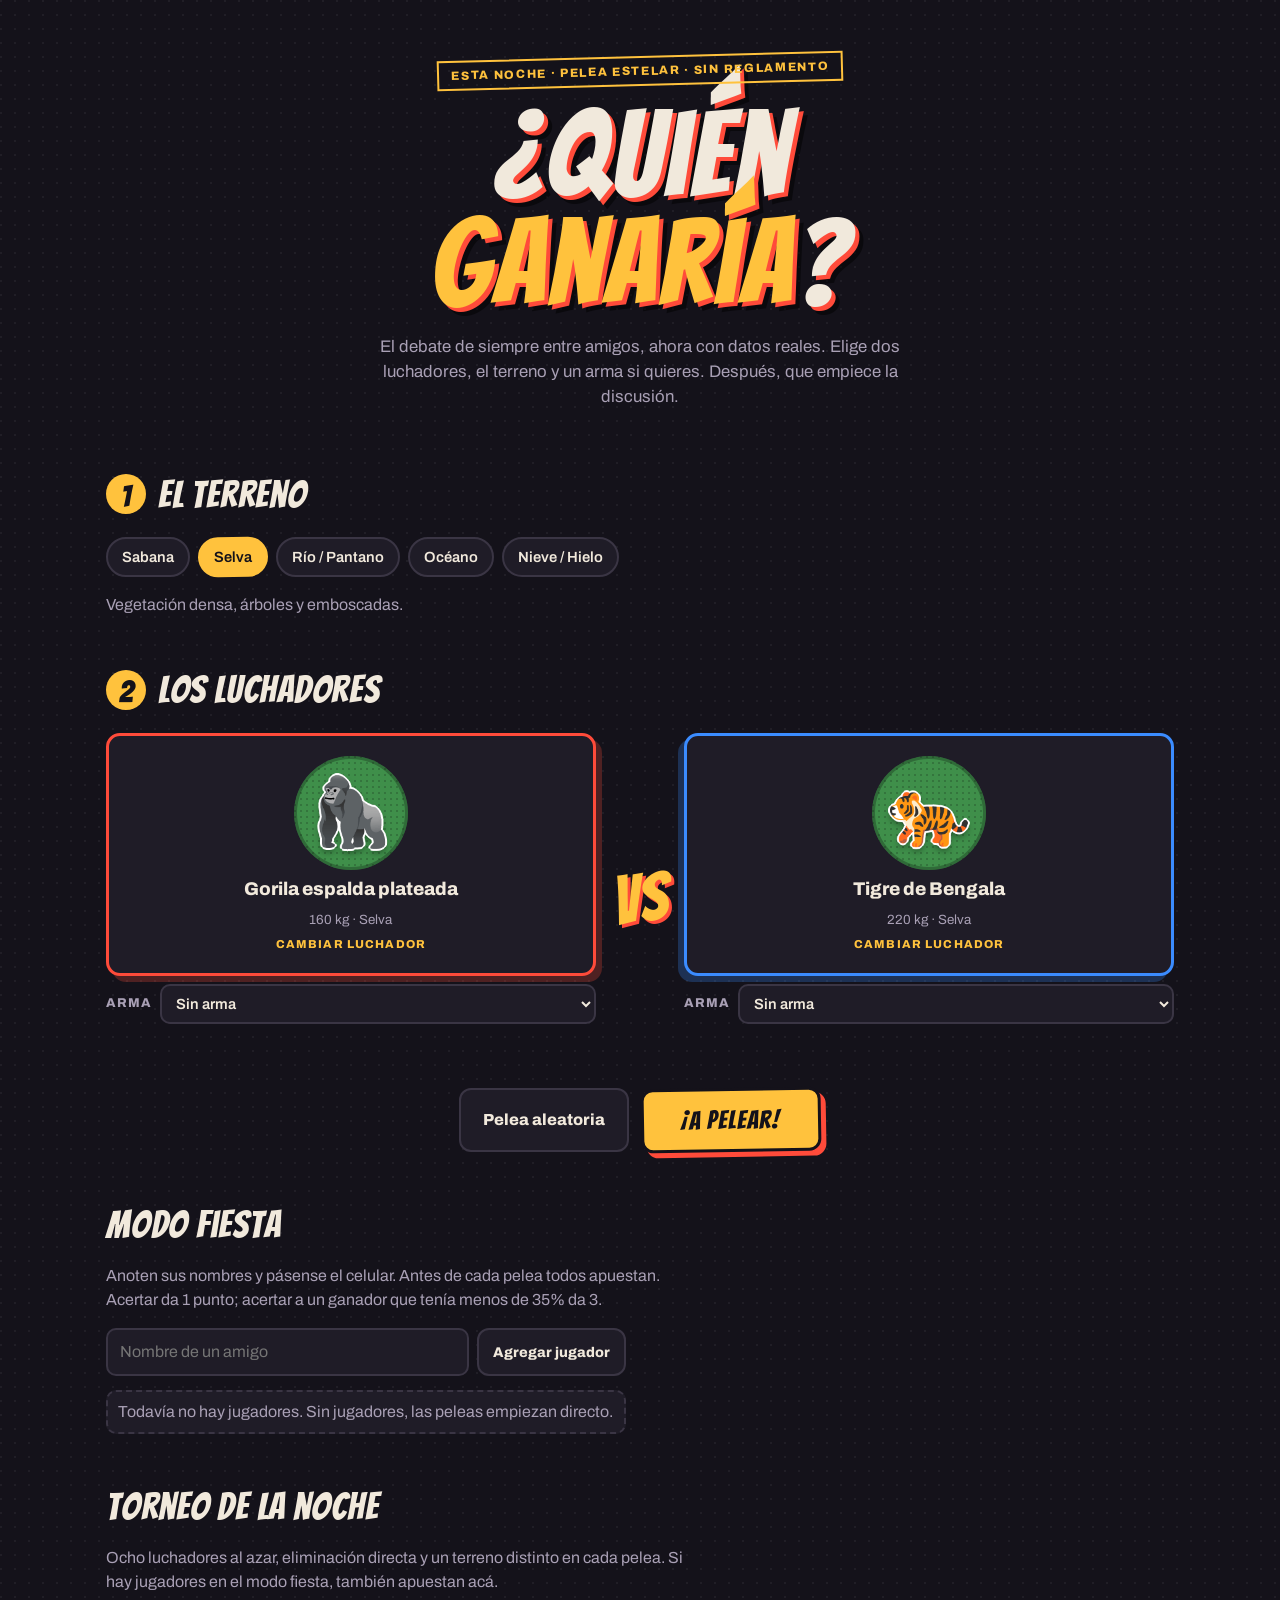
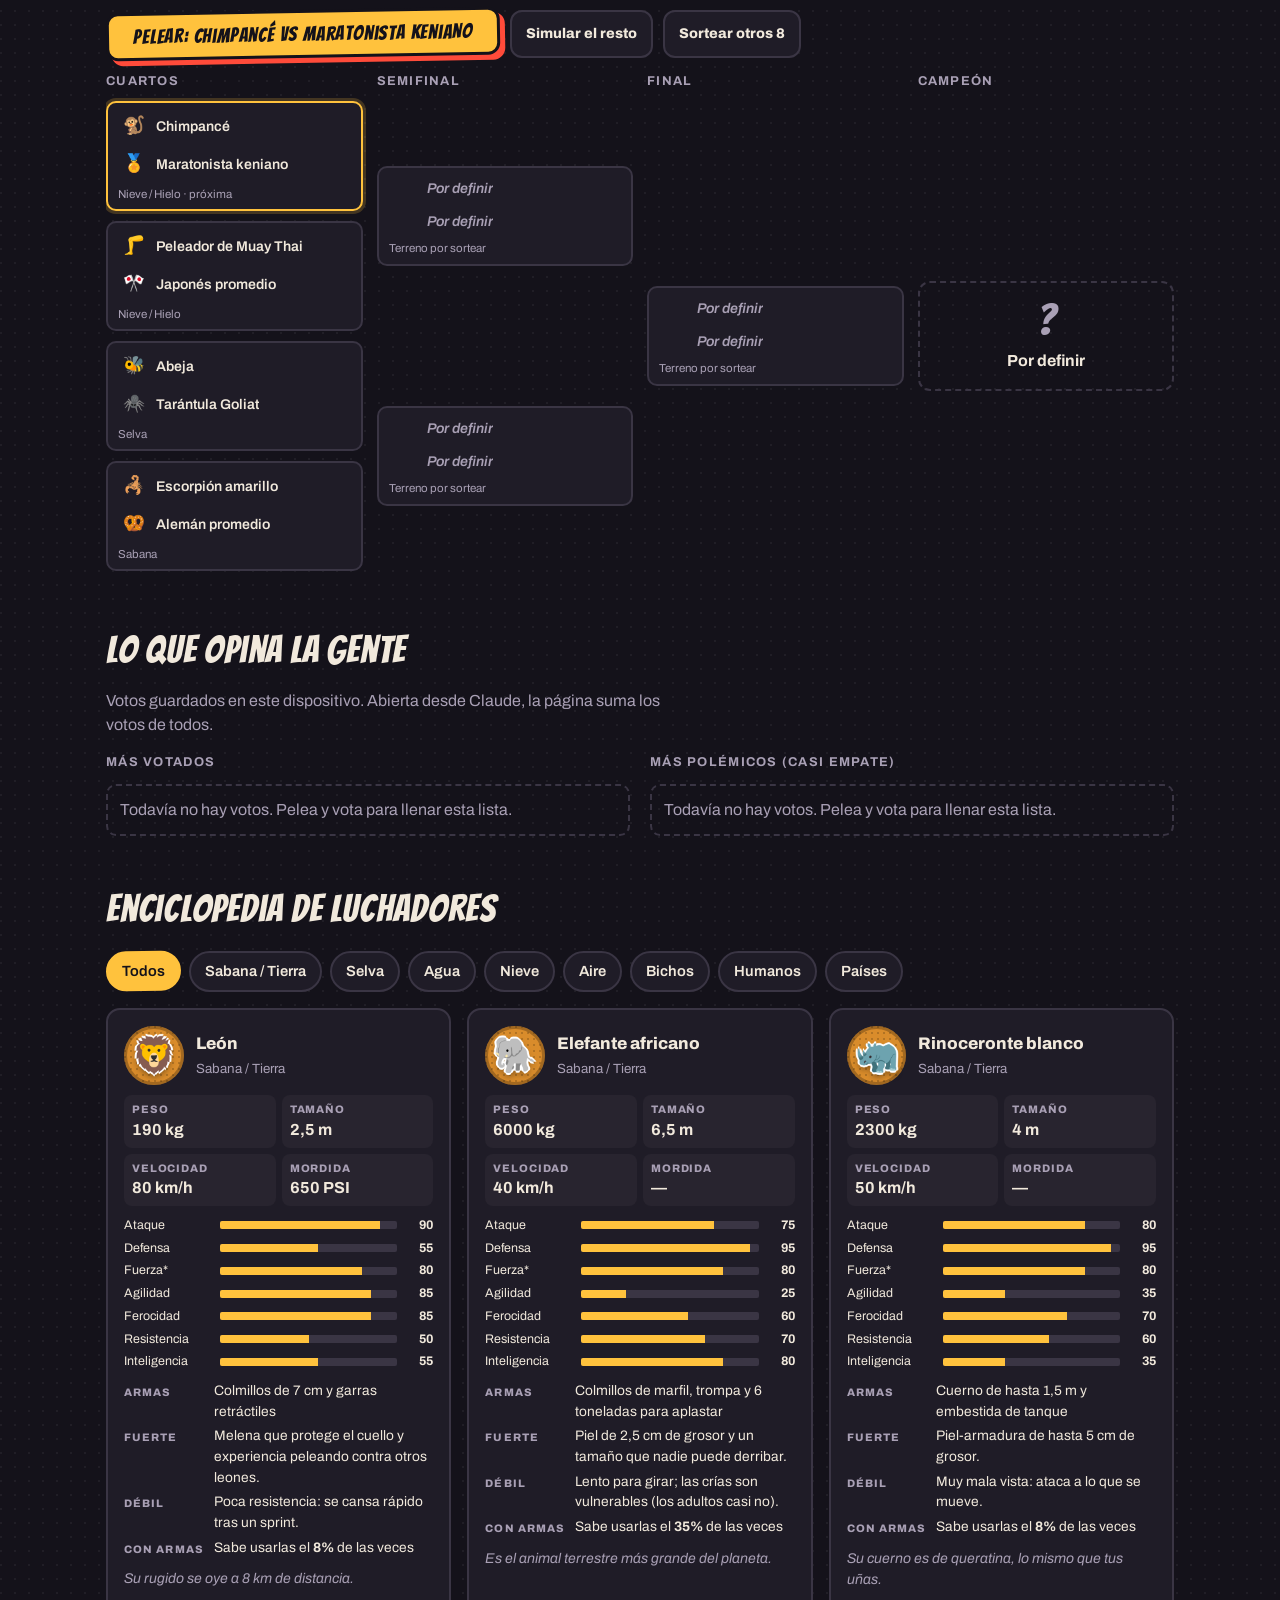
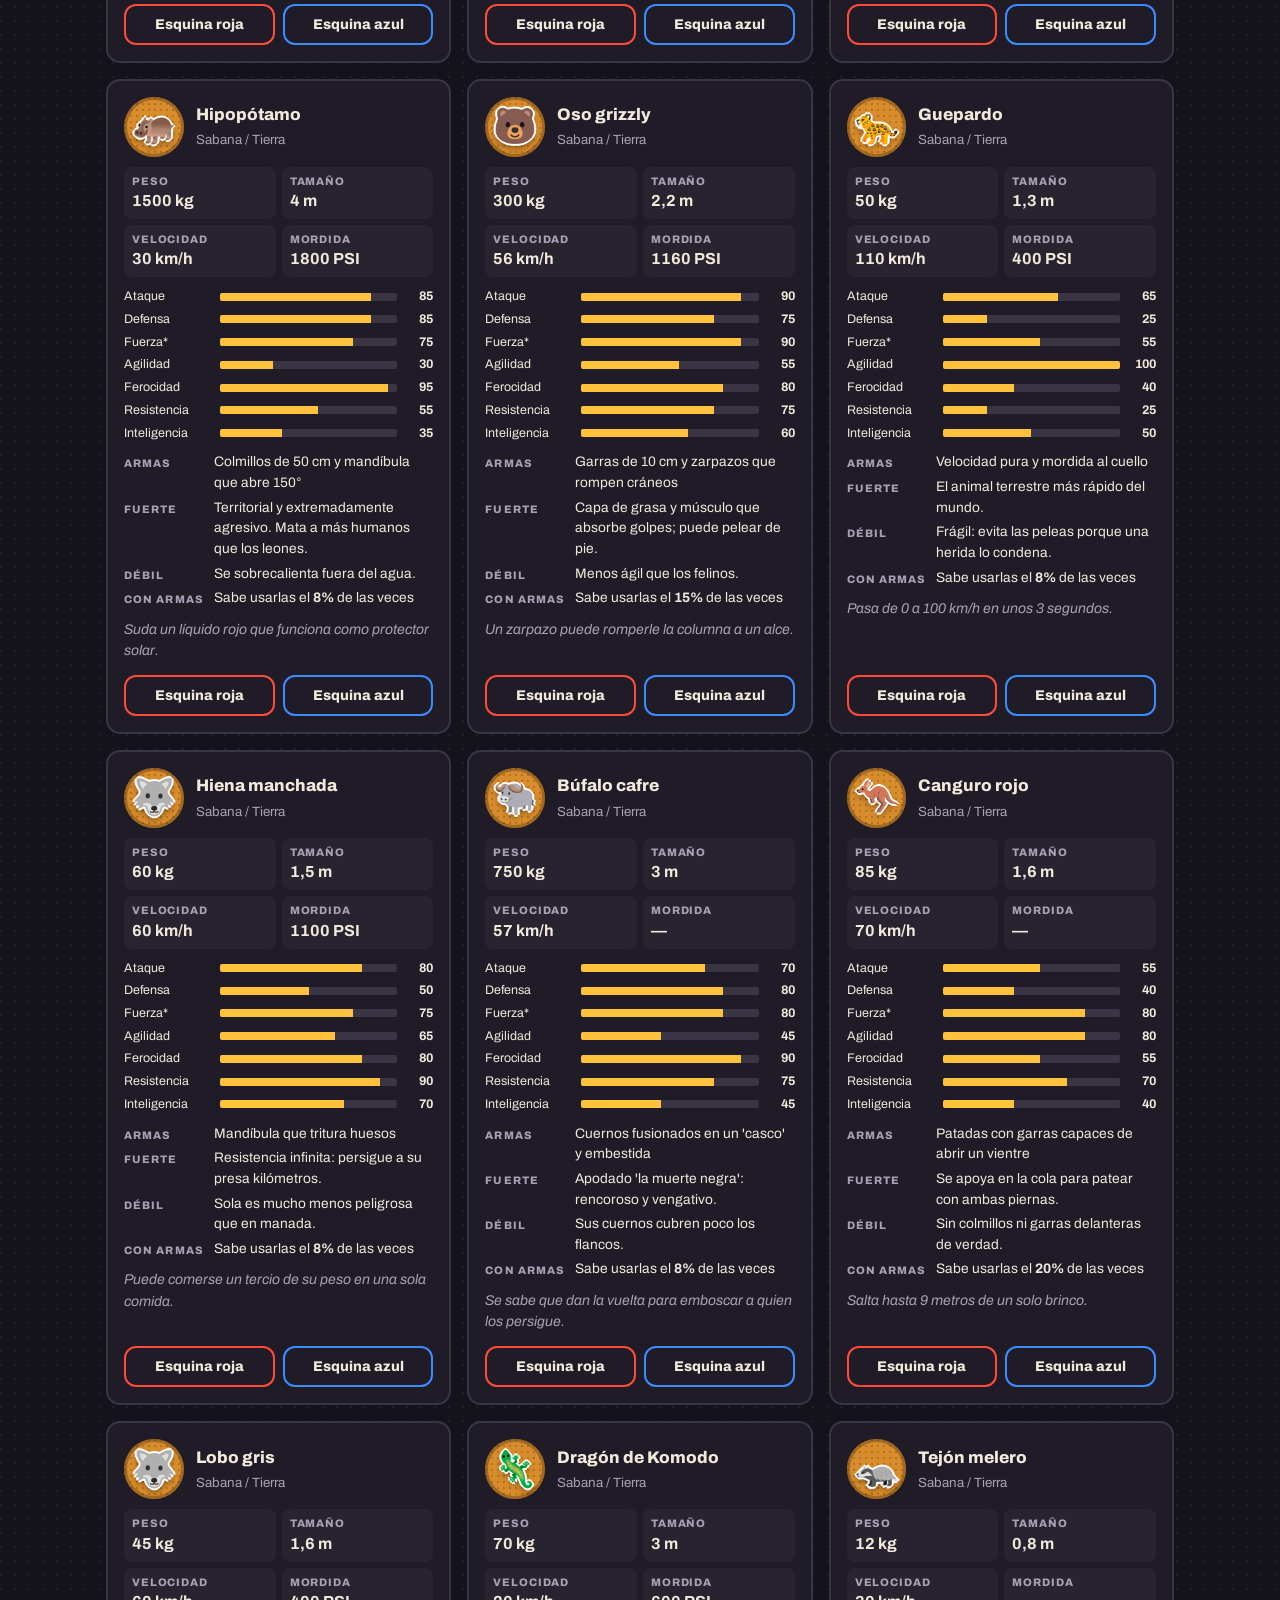
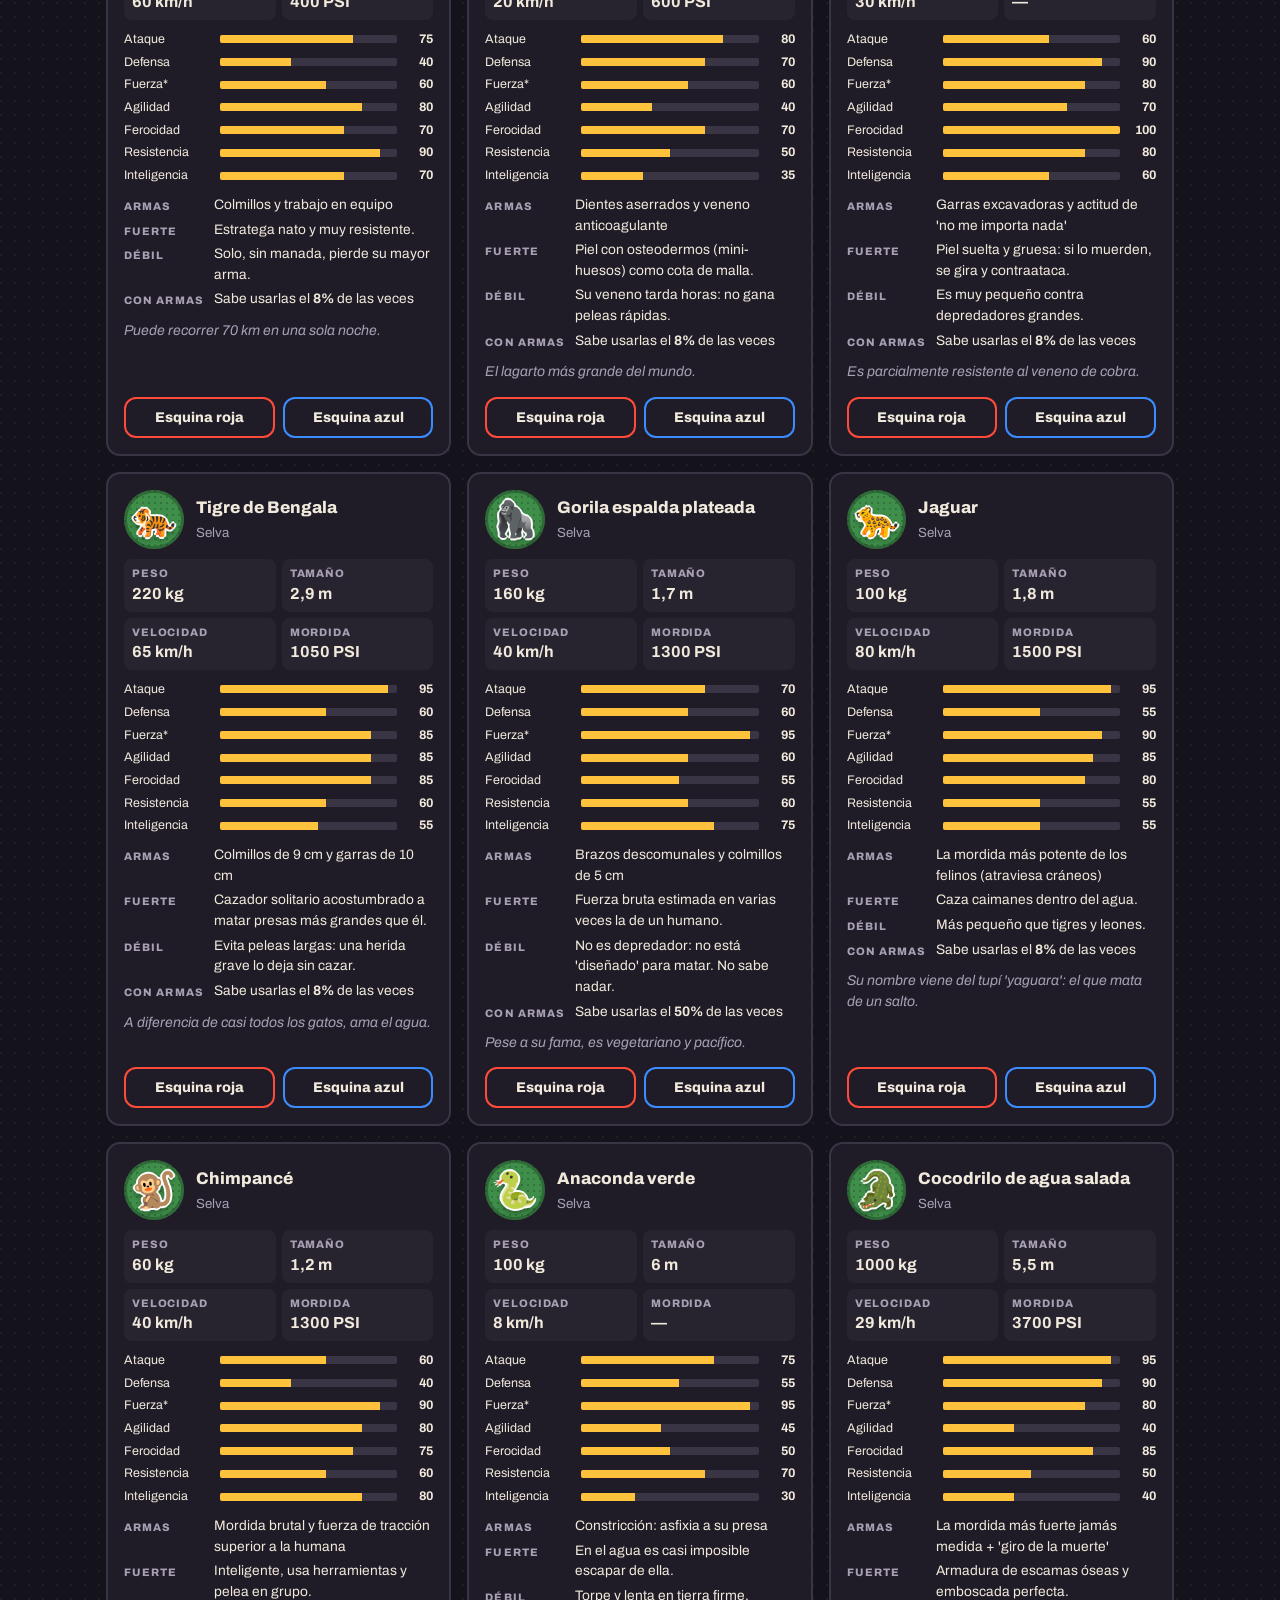
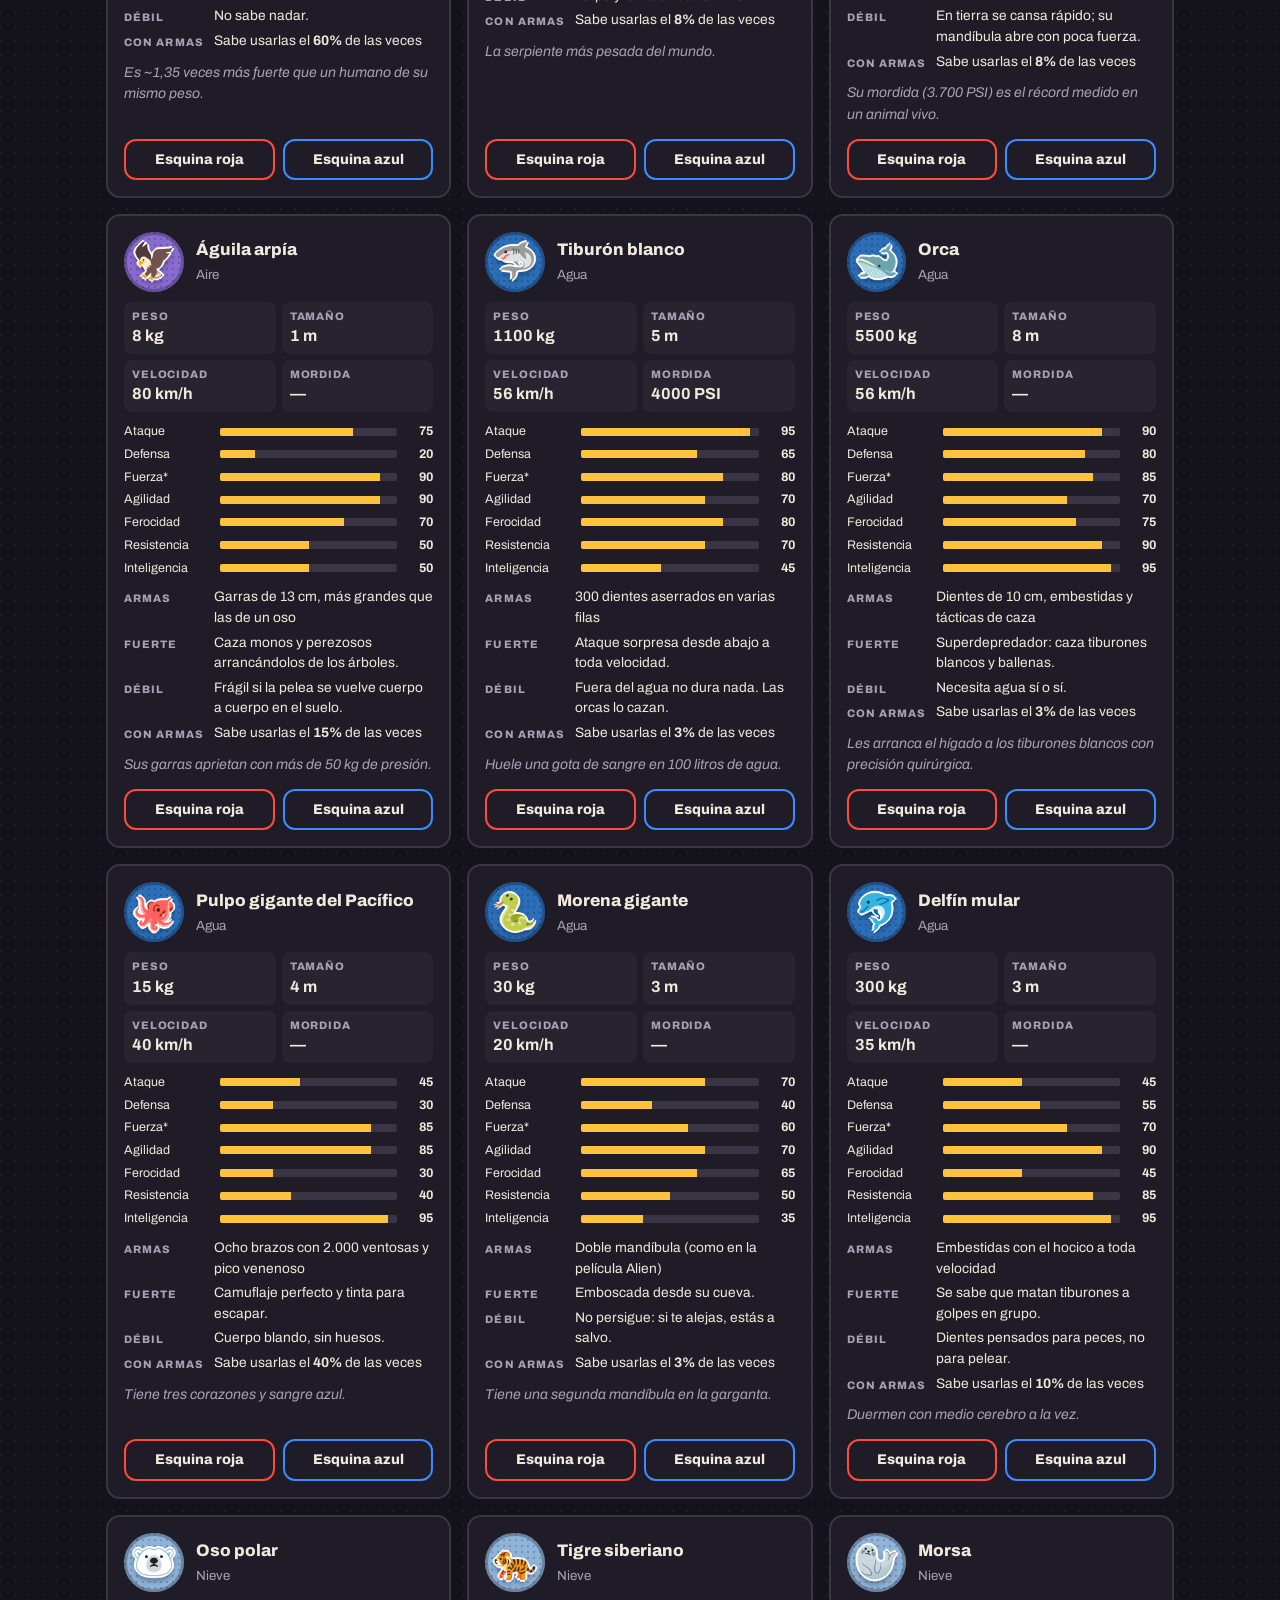
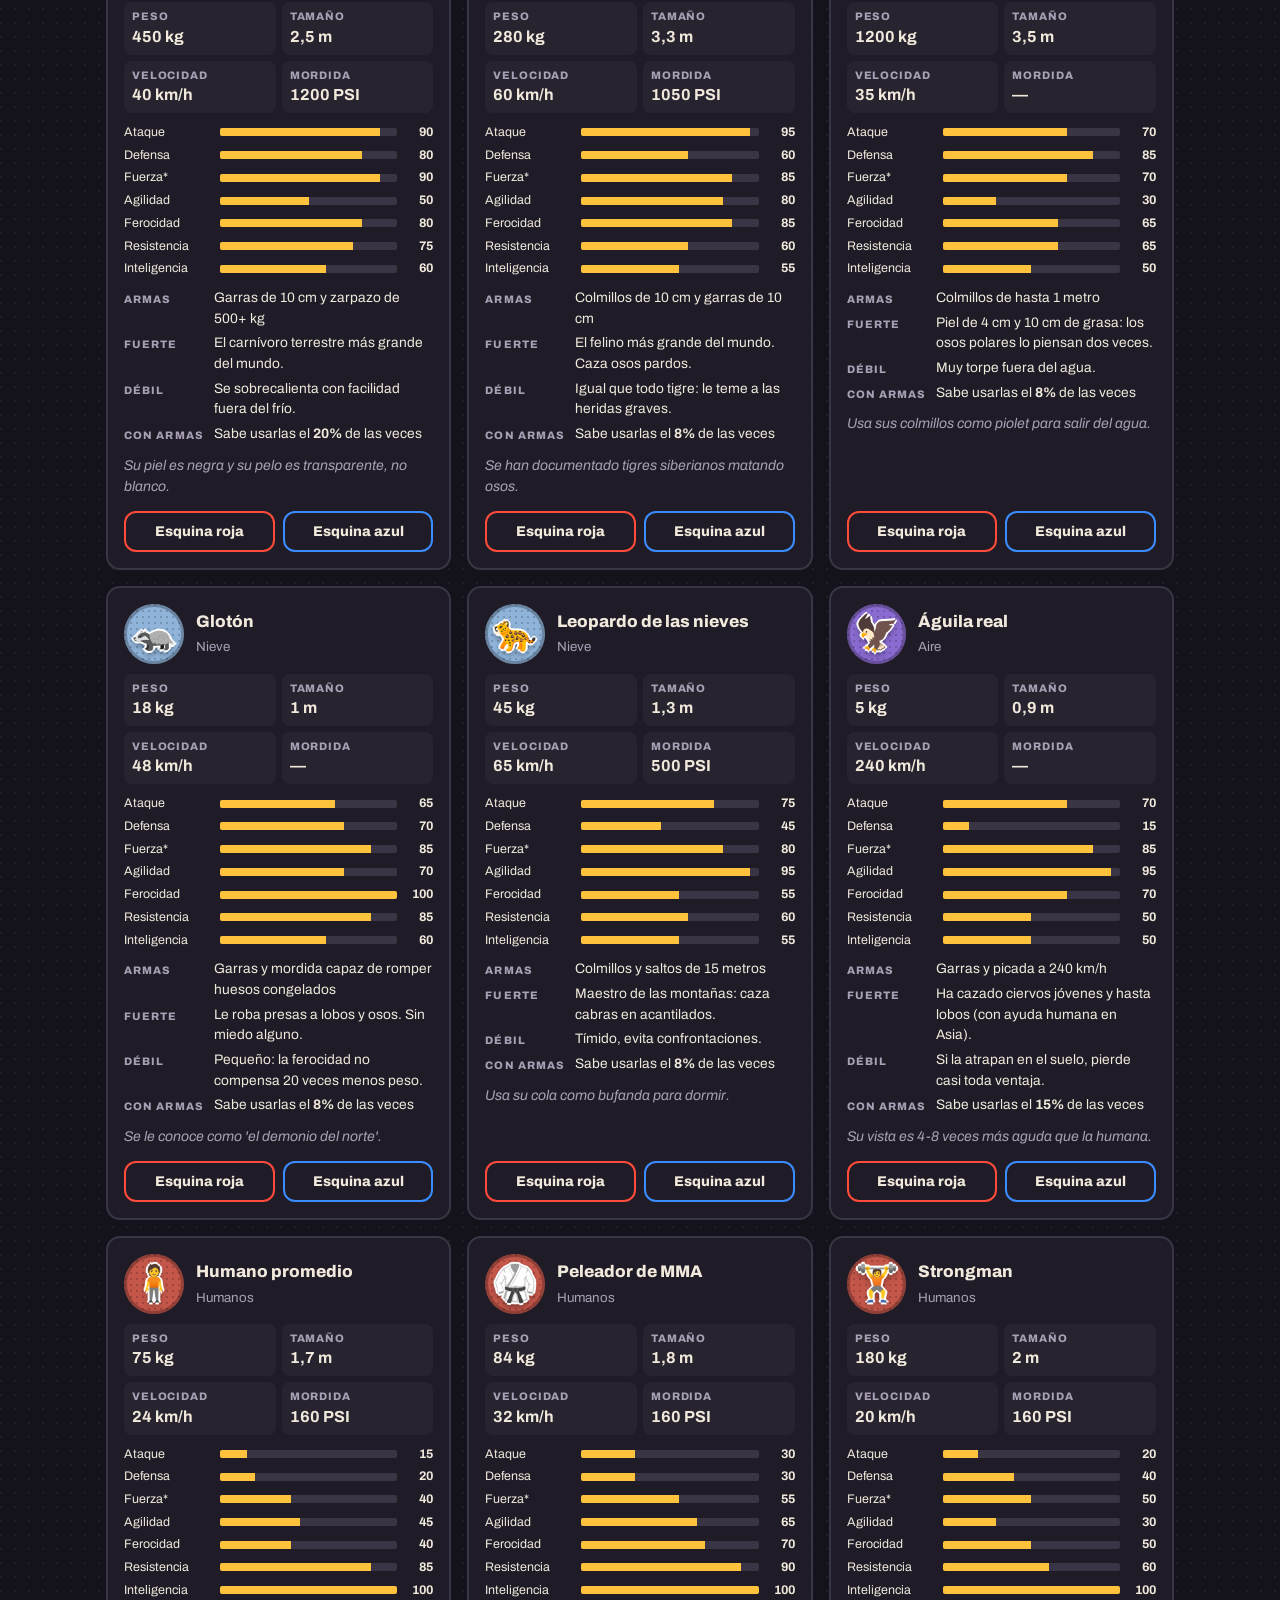
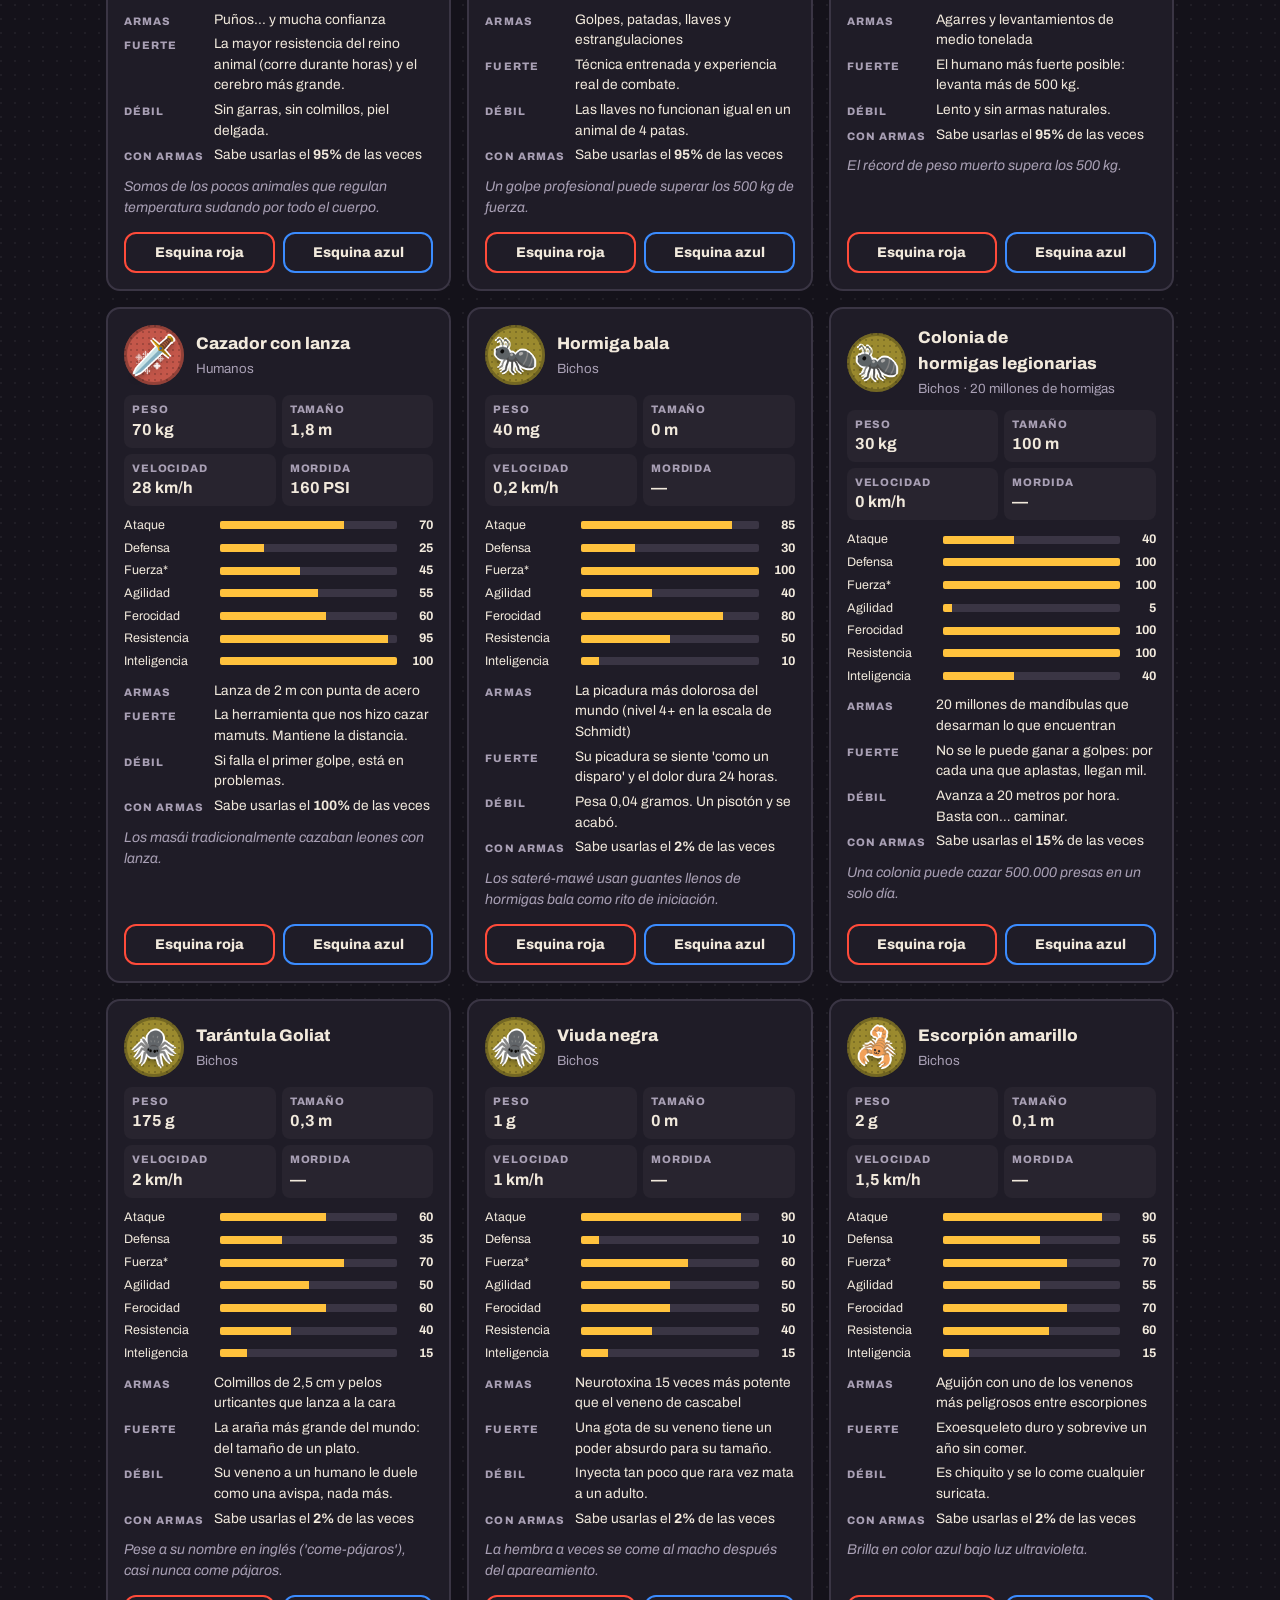
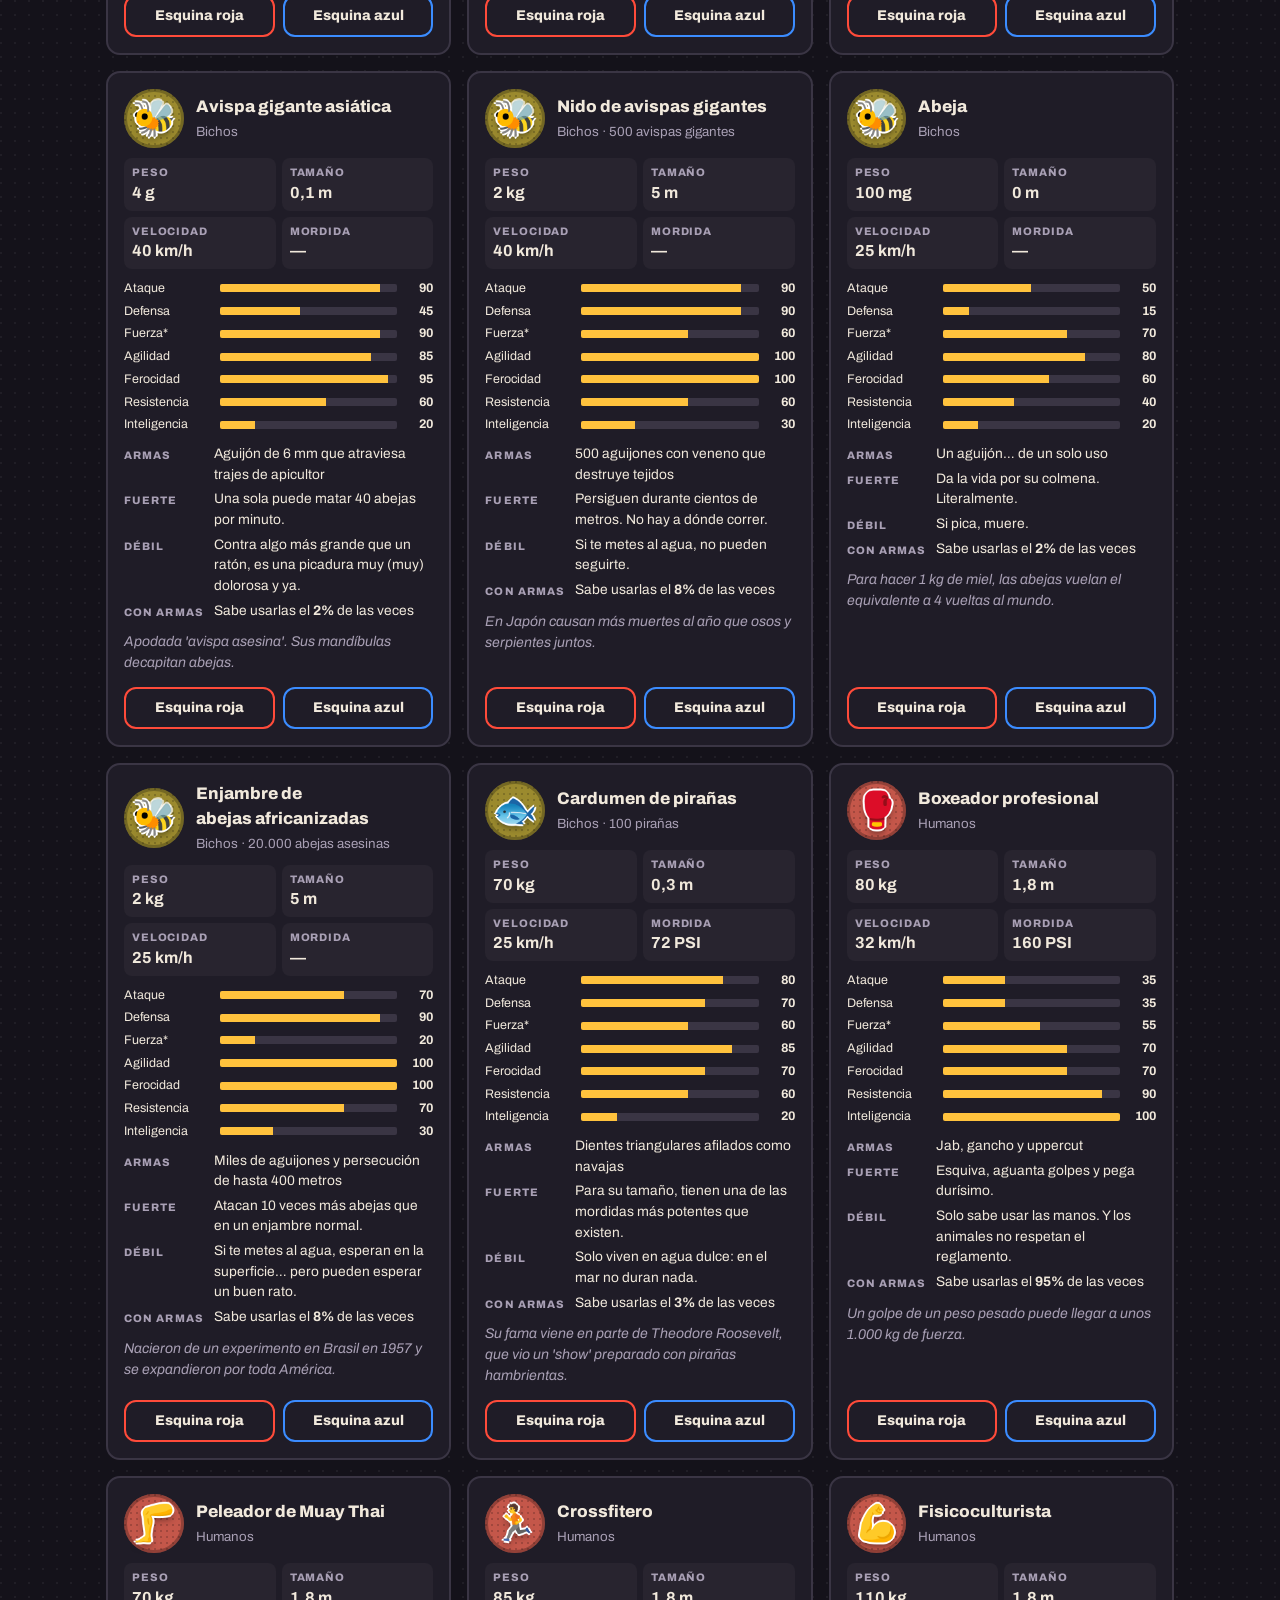
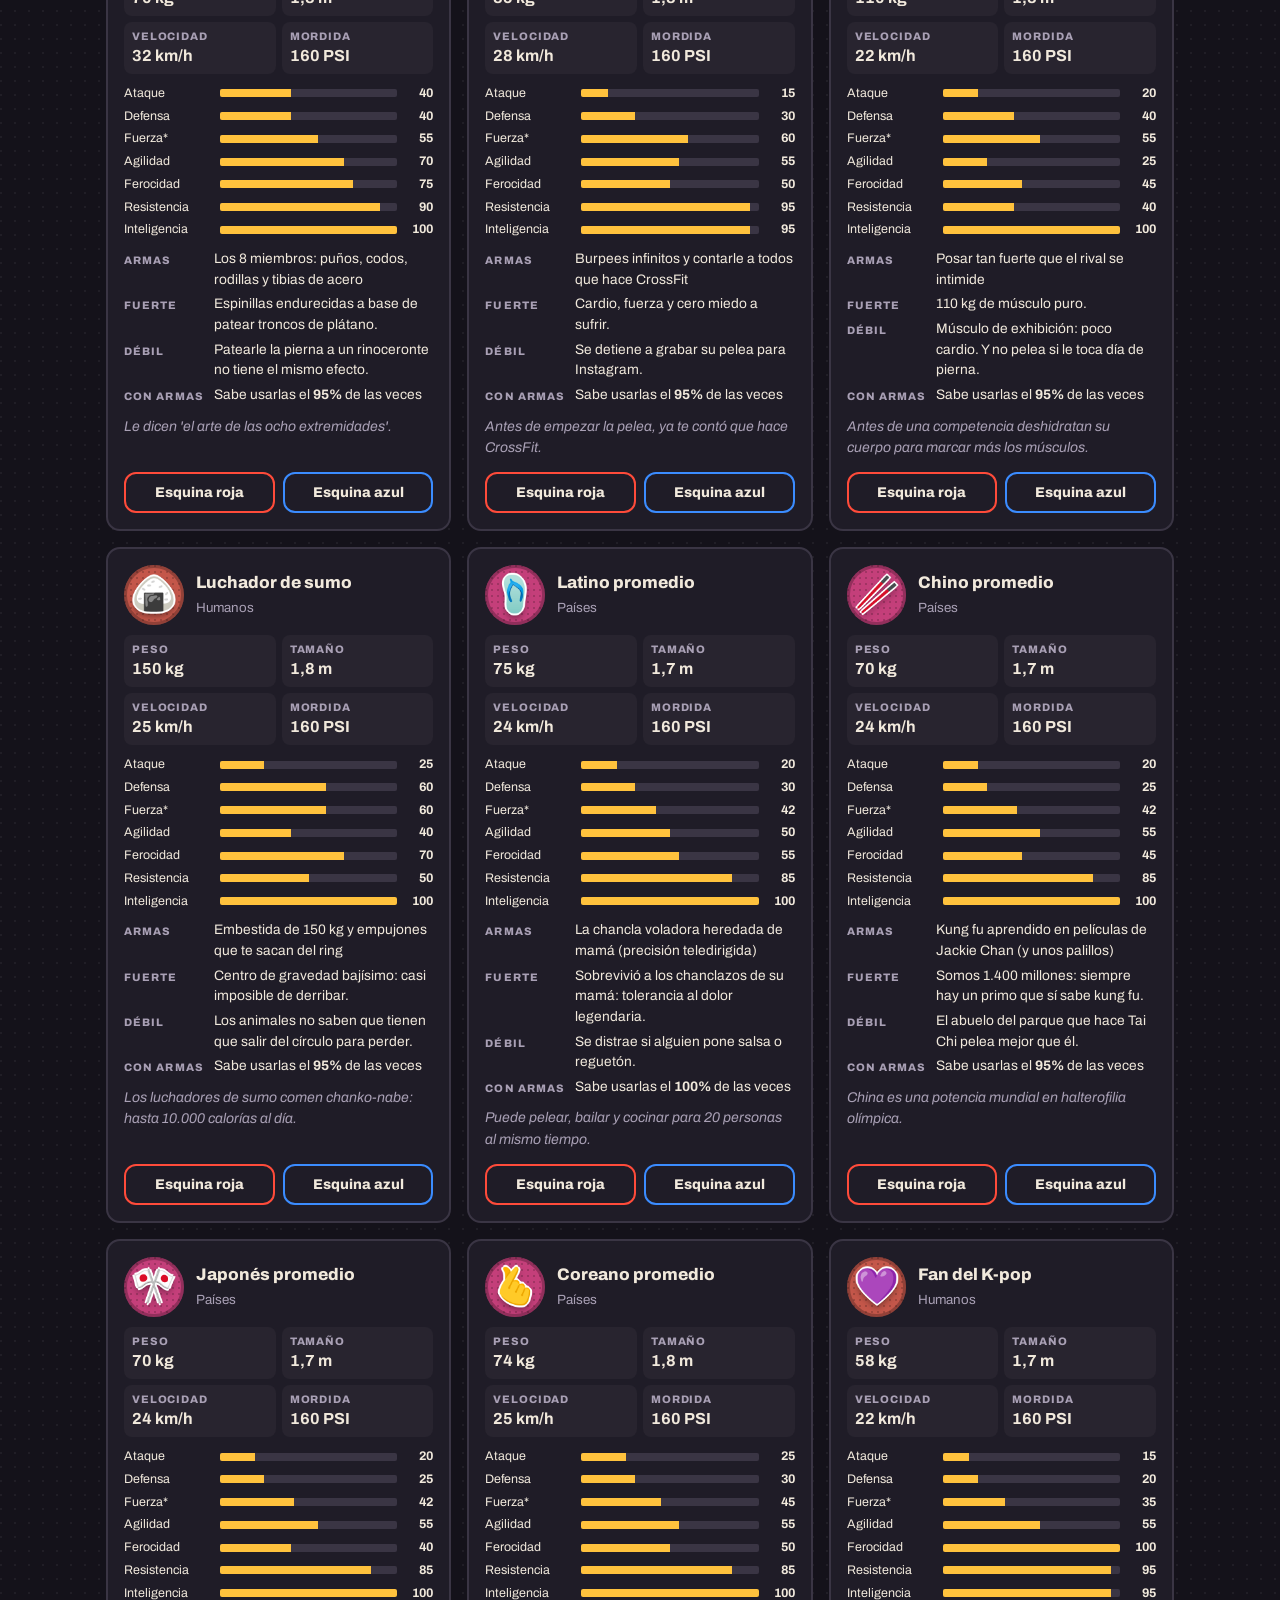
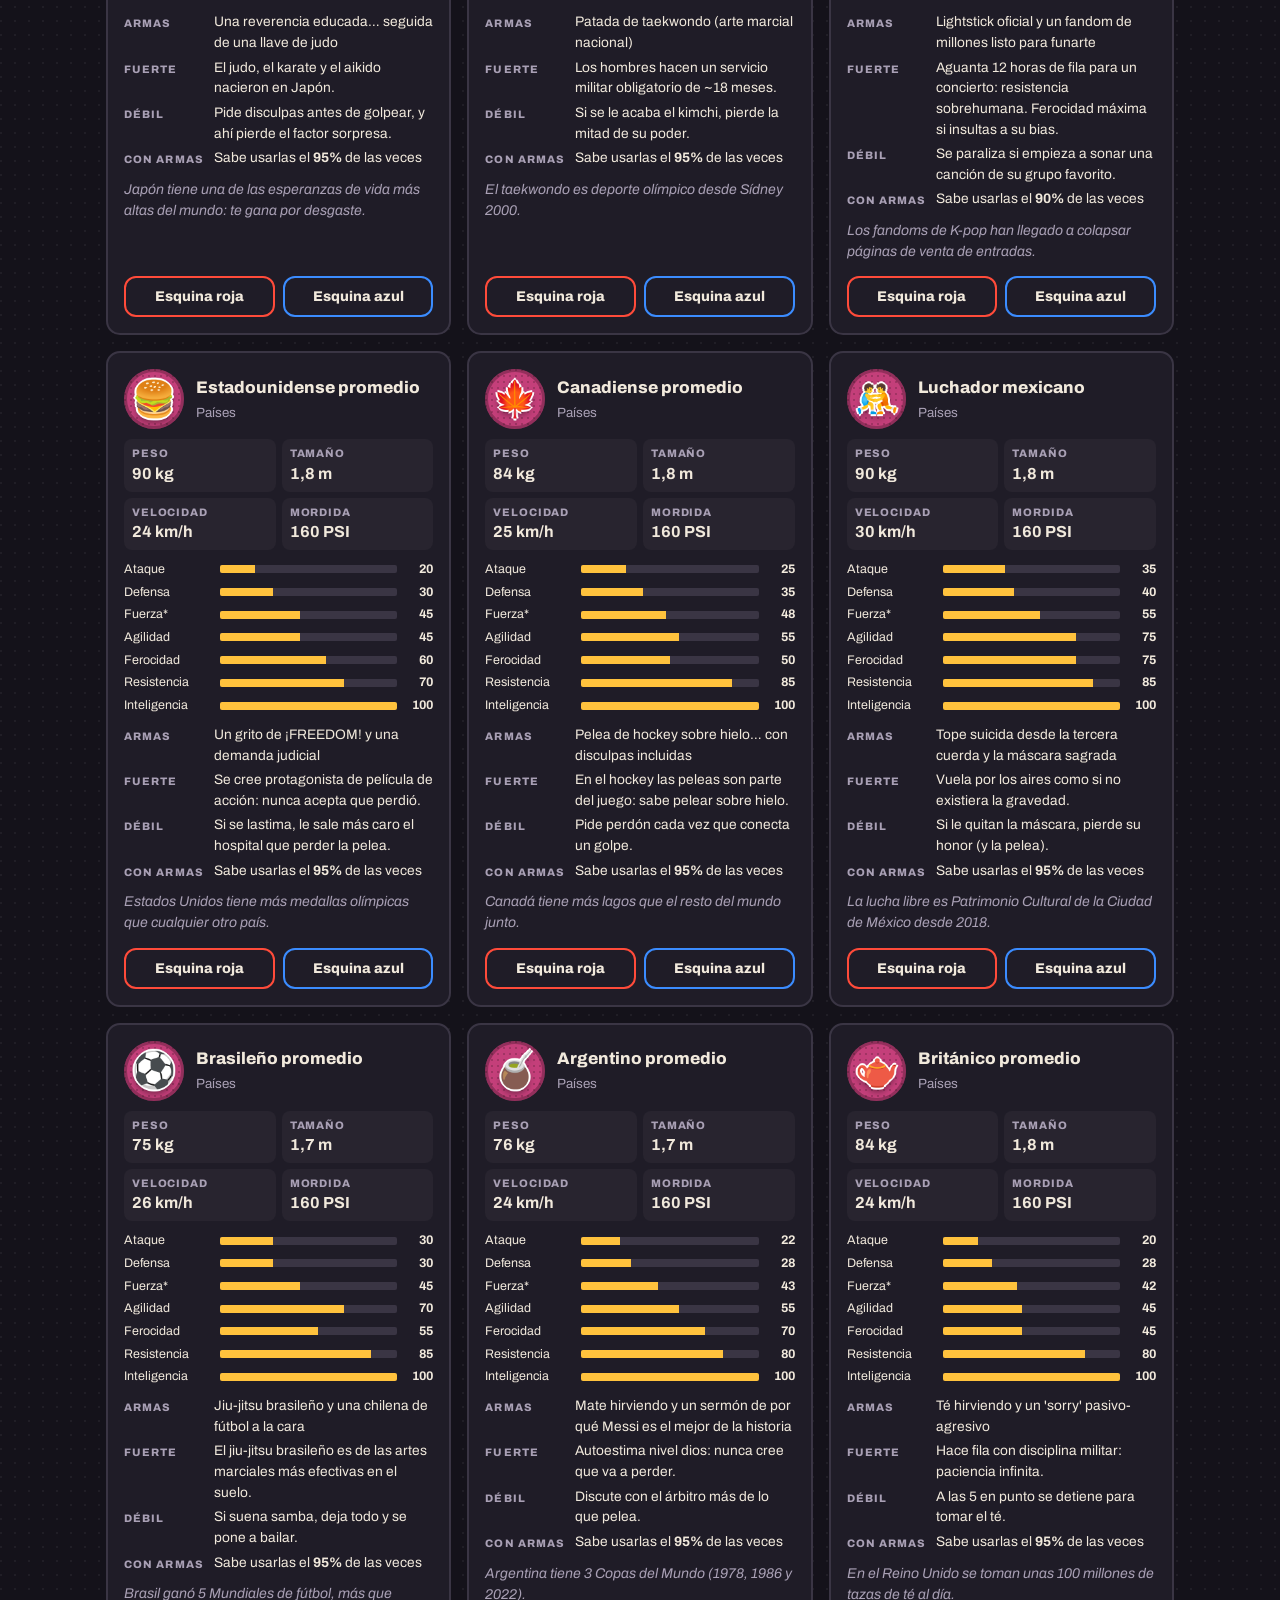
==== commit c920d69f: "Agregar votos compartidos, modo fiesta, torneo y soporte para GitHub Pages - Votos: compartidos entr" ====
--- a/index.html
+++ b/index.html
@@ -49,6 +49,35 @@
 
     <section class="compare" id="compare" hidden aria-label="Comparación de estadísticas"></section>
 
+    <section class="fiesta" aria-labelledby="fiesta-titulo">
+      <h2 id="fiesta-titulo">Modo fiesta</h2>
+      <p class="muted intro">Anoten sus nombres y pásense el celular. Antes de cada pelea todos apuestan. Acertar da 1 punto; acertar a un ganador que tenía menos de 35% da 3.</p>
+      <form id="fiesta-form" class="fiesta-form">
+        <input id="fiesta-nombre" type="text" placeholder="Nombre de un amigo" maxlength="20" autocomplete="off" aria-label="Nombre del jugador" />
+        <button class="btn small" type="submit">Agregar jugador</button>
+      </form>
+      <ol id="fiesta-tabla" class="tabla"></ol>
+      <button id="fiesta-reset" class="btn ghost small" type="button" hidden>Poner puntos en cero</button>
+    </section>
+
+    <section class="torneo" aria-labelledby="torneo-titulo">
+      <h2 id="torneo-titulo">Torneo de la noche</h2>
+      <p class="muted intro">Ocho luchadores al azar, eliminación directa y un terreno distinto en cada pelea. Si hay jugadores en el modo fiesta, también apuestan acá.</p>
+      <div class="torneo-acciones">
+        <button id="torneo-siguiente" class="btn primary small" type="button">Siguiente pelea</button>
+        <button id="torneo-rapido" class="btn ghost small" type="button">Simular el resto</button>
+        <button id="torneo-nuevo" class="btn ghost small" type="button">Sortear otros 8</button>
+      </div>
+      <div class="bracket-scroll"><div id="bracket" class="bracket"></div></div>
+      <div id="torneo-pelea" class="fight"></div>
+    </section>
+
+    <section class="opinion" aria-labelledby="opinion-titulo">
+      <h2 id="opinion-titulo">Lo que opina la gente</h2>
+      <p id="opinion-origen" class="muted intro"></p>
+      <div id="opinion-listas" class="opinion-listas"></div>
+    </section>
+
     <section class="roster-section" aria-label="Enciclopedia de luchadores">
       <h2>Enciclopedia de luchadores</h2>
       <div id="roster-filters" class="chips"></div>
@@ -77,6 +106,9 @@
   <script src="js/armas.js"></script>
   <script src="js/golpes.js"></script>
   <script src="js/fight.js"></script>
+  <script src="js/votos.js"></script>
+  <script src="js/fiesta.js"></script>
+  <script src="js/torneo.js"></script>
   <script src="js/app.js"></script>
 </body>
 </html>
--- a/css/styles.css
+++ b/css/styles.css
@@ -23,6 +23,7 @@
 }
 
 * { box-sizing: border-box; }
+[hidden] { display: none !important; }
 html { scroll-behavior: smooth; }
 body {
   margin: 0;
@@ -238,6 +239,99 @@
 .pick:disabled { opacity: 0.3; cursor: not-allowed; }
 
 footer { text-align: center; color: var(--muted); font-size: 0.8rem; padding: 24px 16px 40px; max-width: 700px; margin: 0 auto; }
+
+/* ── votos ── */
+.btn.elegido { background: var(--bone); color: var(--ink); border-color: var(--bone); }
+#vote-res { display: grid; gap: 4px; margin: 0 0 12px; }
+.votos-bar { display: flex; height: 10px; border-radius: 3px; overflow: hidden; background: var(--line); }
+.votos-bar i { display: block; height: 100%; transition: width 0.5s; }
+.votos-bar .pa { background: var(--red); }
+.votos-bar .pb { background: var(--blue); }
+.votos-num { font-weight: 800; font-variant-numeric: tabular-nums; }
+.intro { max-width: 65ch; margin: -4px 0 16px; }
+
+/* ── modo fiesta ── */
+.fiesta, .torneo, .opinion { scroll-margin-top: 16px; }
+.fiesta-form { display: flex; gap: 8px; flex-wrap: wrap; max-width: 520px; }
+.fiesta-form input {
+  flex: 1; min-width: 0; padding: 10px 12px; border-radius: 10px; border: 2px solid var(--line);
+  background: var(--surface); color: var(--bone); font: inherit;
+}
+.tabla { list-style: none; padding: 0; margin: 14px 0 10px; display: grid; gap: 6px; max-width: 520px; counter-reset: pos; }
+.tabla li {
+  display: grid; grid-template-columns: 2em 1fr auto auto auto; align-items: center; gap: 10px;
+  padding: 8px 10px; background: var(--surface); border: 2px solid var(--line); border-radius: 10px; counter-increment: pos;
+}
+.tabla li::before { content: counter(pos); font-family: var(--display); font-size: 1.3rem; color: var(--muted); text-align: center; }
+.tabla li.lider { border-color: var(--mustard); }
+.tabla li.lider::before { content: "★"; color: var(--mustard); }
+.tabla li.vacio { display: block; color: var(--muted); border-style: dashed; counter-increment: none; }
+.tabla li.vacio::before { content: none; }
+.tabla .nombre { font-weight: 800; overflow: hidden; text-overflow: ellipsis; white-space: nowrap; }
+.tabla .stats { color: var(--muted); font-size: 0.8rem; font-variant-numeric: tabular-nums; }
+.tabla .puntos { font-variant-numeric: tabular-nums; color: var(--mustard); }
+.quitar { background: none; border: none; color: var(--muted); cursor: pointer; font-size: 0.9rem; padding: 4px; }
+.quitar:hover { color: var(--red); }
+
+.apuestas { background: var(--surface); border: 3px solid var(--ink); outline: 2px solid var(--bone); border-radius: 6px; padding: 18px; }
+.apuestas-vs { display: grid; grid-template-columns: 1fr auto 1fr; align-items: center; gap: 12px; margin: 6px 0 16px; text-align: center; }
+.apuestas-vs .lado { display: flex; flex-direction: column; align-items: center; gap: 6px; font-weight: 800; min-width: 0; }
+.apuestas-vs .big-emoji { font-size: 2.4rem; }
+.vs-mini { font-family: var(--display); font-size: 2rem; color: var(--mustard); text-shadow: 2px 2px 0 var(--red); }
+.apuestas-lista { list-style: none; padding: 0; margin: 0; display: grid; gap: 8px; }
+.apuestas-lista li { display: grid; grid-template-columns: minmax(80px, 1fr) 1fr 1fr; gap: 8px; align-items: center; }
+.apuestas-lista .nombre { font-weight: 800; overflow: hidden; text-overflow: ellipsis; white-space: nowrap; }
+.apuestas-lista .btn { overflow: hidden; text-overflow: ellipsis; white-space: nowrap; }
+.vote-a.elegido { background: var(--red); border-color: var(--red); color: #fff; }
+.vote-b.elegido { background: var(--blue); border-color: var(--blue); color: #fff; }
+.btn:disabled { opacity: 0.5; cursor: not-allowed; }
+.btn.primary:disabled { transform: none; box-shadow: none; }
+.fiesta-res { margin-top: 14px; padding: 12px 16px; background: var(--surface); border: 2px solid var(--line); border-radius: 10px; }
+.fiesta-res ul { list-style: none; margin: 0; padding: 0; display: flex; flex-wrap: wrap; gap: 8px; }
+.fiesta-res li { display: flex; gap: 8px; padding: 4px 10px; border-radius: 999px; background: var(--surface-2); font-size: 0.9rem; }
+.fiesta-res li.acierto { background: rgba(69, 212, 131, 0.18); color: var(--green); }
+.fiesta-res li.fallo { color: var(--muted); }
+
+/* ── torneo ── */
+.torneo-acciones { display: flex; gap: 10px; flex-wrap: wrap; margin-bottom: 14px; }
+.bracket-scroll { overflow-x: auto; padding-bottom: 6px; }
+.bracket { display: grid; grid-template-columns: repeat(4, minmax(170px, 1fr)); gap: 14px; min-width: 720px; align-items: stretch; }
+.bk-ronda { display: flex; flex-direction: column; gap: 10px; }
+.bk-peleas { flex: 1; display: flex; flex-direction: column; justify-content: space-around; gap: 10px; }
+.bk-ronda h4 { margin: 0; }
+.bk-pelea { background: var(--surface); border: 2px solid var(--line); border-radius: 10px; padding: 6px; display: grid; gap: 4px; }
+.bk-pelea.proxima { border-color: var(--mustard); box-shadow: 0 0 0 3px rgba(255, 194, 61, 0.2); }
+.bk-pelea small { color: var(--muted); font-size: 0.72rem; padding: 0 4px; }
+.bk-fila { display: flex; align-items: center; gap: 8px; padding: 4px 6px; border-radius: 6px; font-size: 0.88rem; font-weight: 600; min-width: 0; }
+.bk-fila span:last-child { overflow: hidden; text-overflow: ellipsis; white-space: nowrap; }
+.bk-emoji { width: 1.6em; text-align: center; font-size: 1.1rem; flex-shrink: 0; }
+.bk-fila.gana { background: rgba(255, 194, 61, 0.16); color: var(--mustard); font-weight: 800; }
+.bk-fila.pierde { color: var(--muted); text-decoration: line-through; opacity: 0.7; }
+.bk-fila.vacia { color: var(--muted); font-style: italic; }
+.bk-trofeo {
+  display: flex; flex-direction: column; align-items: center; gap: 8px; padding: 16px 10px; text-align: center;
+  border: 2px dashed var(--line); border-radius: 12px;
+}
+.bk-trofeo .copa { font-family: var(--display); font-size: 2.6rem; color: var(--muted); line-height: 1; }
+.bk-trofeo.listo { border: 3px solid var(--mustard); background: rgba(255, 194, 61, 0.1); animation: pop 0.5s ease-out; }
+.bk-trofeo.listo b { font-family: var(--display); font-weight: 400; font-size: 1.5rem; color: var(--mustard); }
+#torneo-pelea:not(:empty) { margin-top: 18px; }
+
+/* ── lo que opina la gente ── */
+.opinion-listas { display: grid; grid-template-columns: 1fr 1fr; gap: 20px; }
+.opinion-listas ol { list-style: none; padding: 0; margin: 0; display: grid; gap: 8px; }
+.opinion-listas li.vacio { color: var(--muted); padding: 12px; border: 2px dashed var(--line); border-radius: 10px; }
+.duelo {
+  width: 100%; display: grid; gap: 4px; text-align: left; padding: 10px 12px; cursor: pointer; font: inherit; color: var(--bone);
+  background: var(--surface); border: 2px solid var(--line); border-radius: 10px;
+}
+.duelo:hover { border-color: var(--mustard); }
+.duelo-nombres { font-weight: 800; }
+.duelo-nombres em { font-style: normal; color: var(--muted); font-weight: 400; margin: 0 4px; }
+.duelo-meta { font-size: 0.78rem; color: var(--muted); }
+.duelo-pct { display: flex; justify-content: space-between; font-size: 0.8rem; font-variant-numeric: tabular-nums; }
+.duelo-pct b:first-child { color: var(--red); }
+.duelo-pct b:last-child { color: var(--blue); }
 
 /* ═════════════ ESCENARIO DE PELEA ═════════════ */
 .stage {
@@ -376,6 +470,28 @@
 .f-a .arma-sprite.arma-caida { transform: rotate(110deg); }
 .f-b .arma-sprite.arma-caida { transform: scaleX(-1) rotate(110deg); }
 
+/* armas legendarias */
+.arma-sprite.legendaria { animation: aura 1.2s ease-in-out infinite; }
+@keyframes aura {
+  0%, 100% { filter: var(--sticker) drop-shadow(0 0 6px #ffd84d); }
+  50% { filter: var(--sticker) drop-shadow(0 0 18px #ffd84d) drop-shadow(0 0 30px #fff3a0); }
+}
+.arma-sprite.legendaria.arma-ok { animation: aura 0.6s ease-in-out infinite; }
+.arma-sprite.legendaria.arma-caida { animation: none; }
+.rayo {
+  position: absolute; top: 0; bottom: 18%; width: 16%; z-index: 1; pointer-events: none;
+  background: linear-gradient(90deg, transparent, rgba(255, 230, 120, 0.85) 35%, #fffbe0 50%, rgba(255, 230, 120, 0.85) 65%, transparent);
+  animation: rayo 2.4s ease-out forwards; transform-origin: top;
+}
+.rayo-a { left: 13%; }
+.rayo-b { right: 13%; }
+@keyframes rayo { 0% { transform: scaleY(0); opacity: 1; } 20% { transform: scaleY(1); } 75% { opacity: 0.9; } 100% { opacity: 0; } }
+.flash.oro { background: #ffe066; animation: flash 0.5s ease-out; }
+.arma-info .uso.legendaria {
+  color: var(--ink); background: linear-gradient(90deg, #ffd84d, #fff3a0, #ffd84d); padding: 2px 8px; border-radius: 4px;
+  align-self: center; font-size: 0.78rem;
+}
+
 /* efectos */
 .speed {
   position: absolute; inset: 0; z-index: 1; pointer-events: none; opacity: 0;
@@ -460,4 +576,9 @@
   .hp span { font-size: 0.85rem; }
   .hud-vs { font-size: 1.3rem; }
   .btn.primary { font-size: 1.35rem; padding: 8px 28px; }
-}
+  .opinion-listas { grid-template-columns: 1fr; }
+  .tabla li { grid-template-columns: 1.6em 1fr auto auto; }
+  .tabla .stats { display: none; }
+  .apuestas-lista li { grid-template-columns: 1fr 1fr; }
+  .apuestas-lista .nombre { grid-column: 1 / -1; }
+}
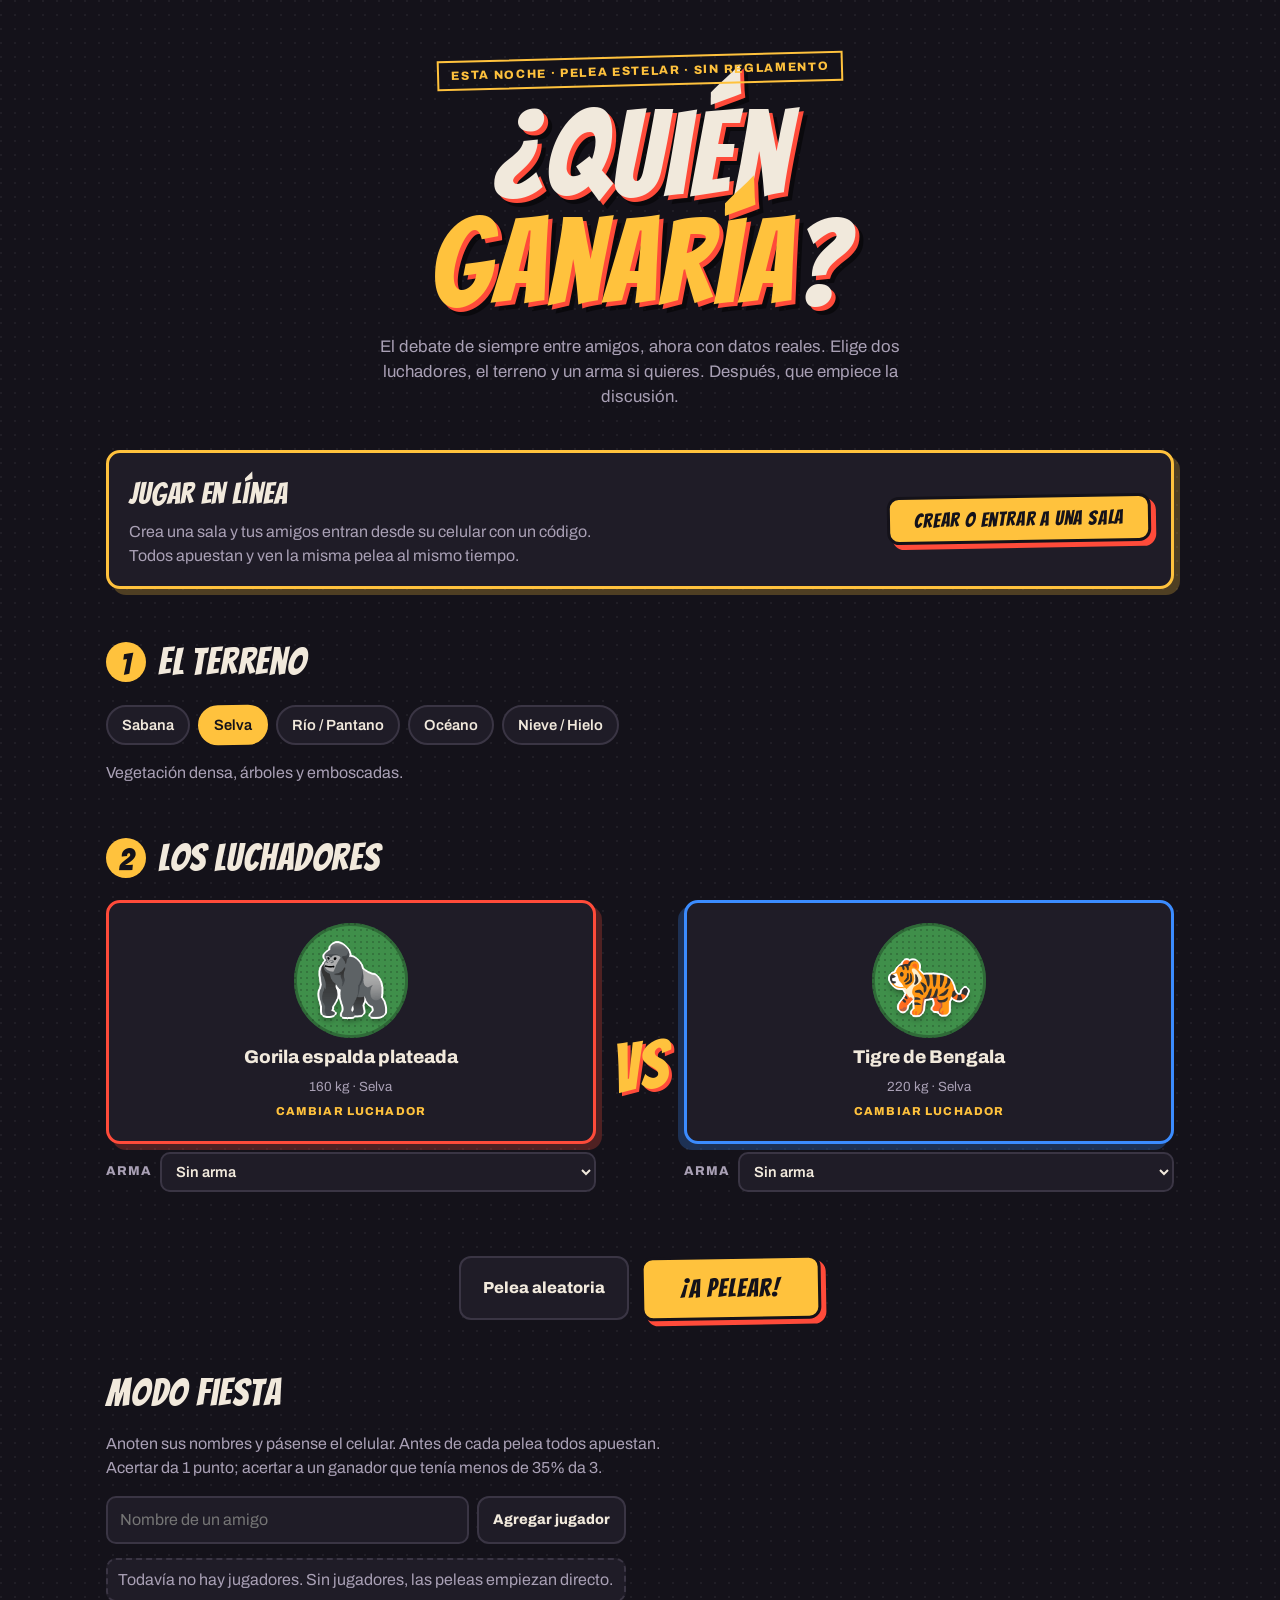
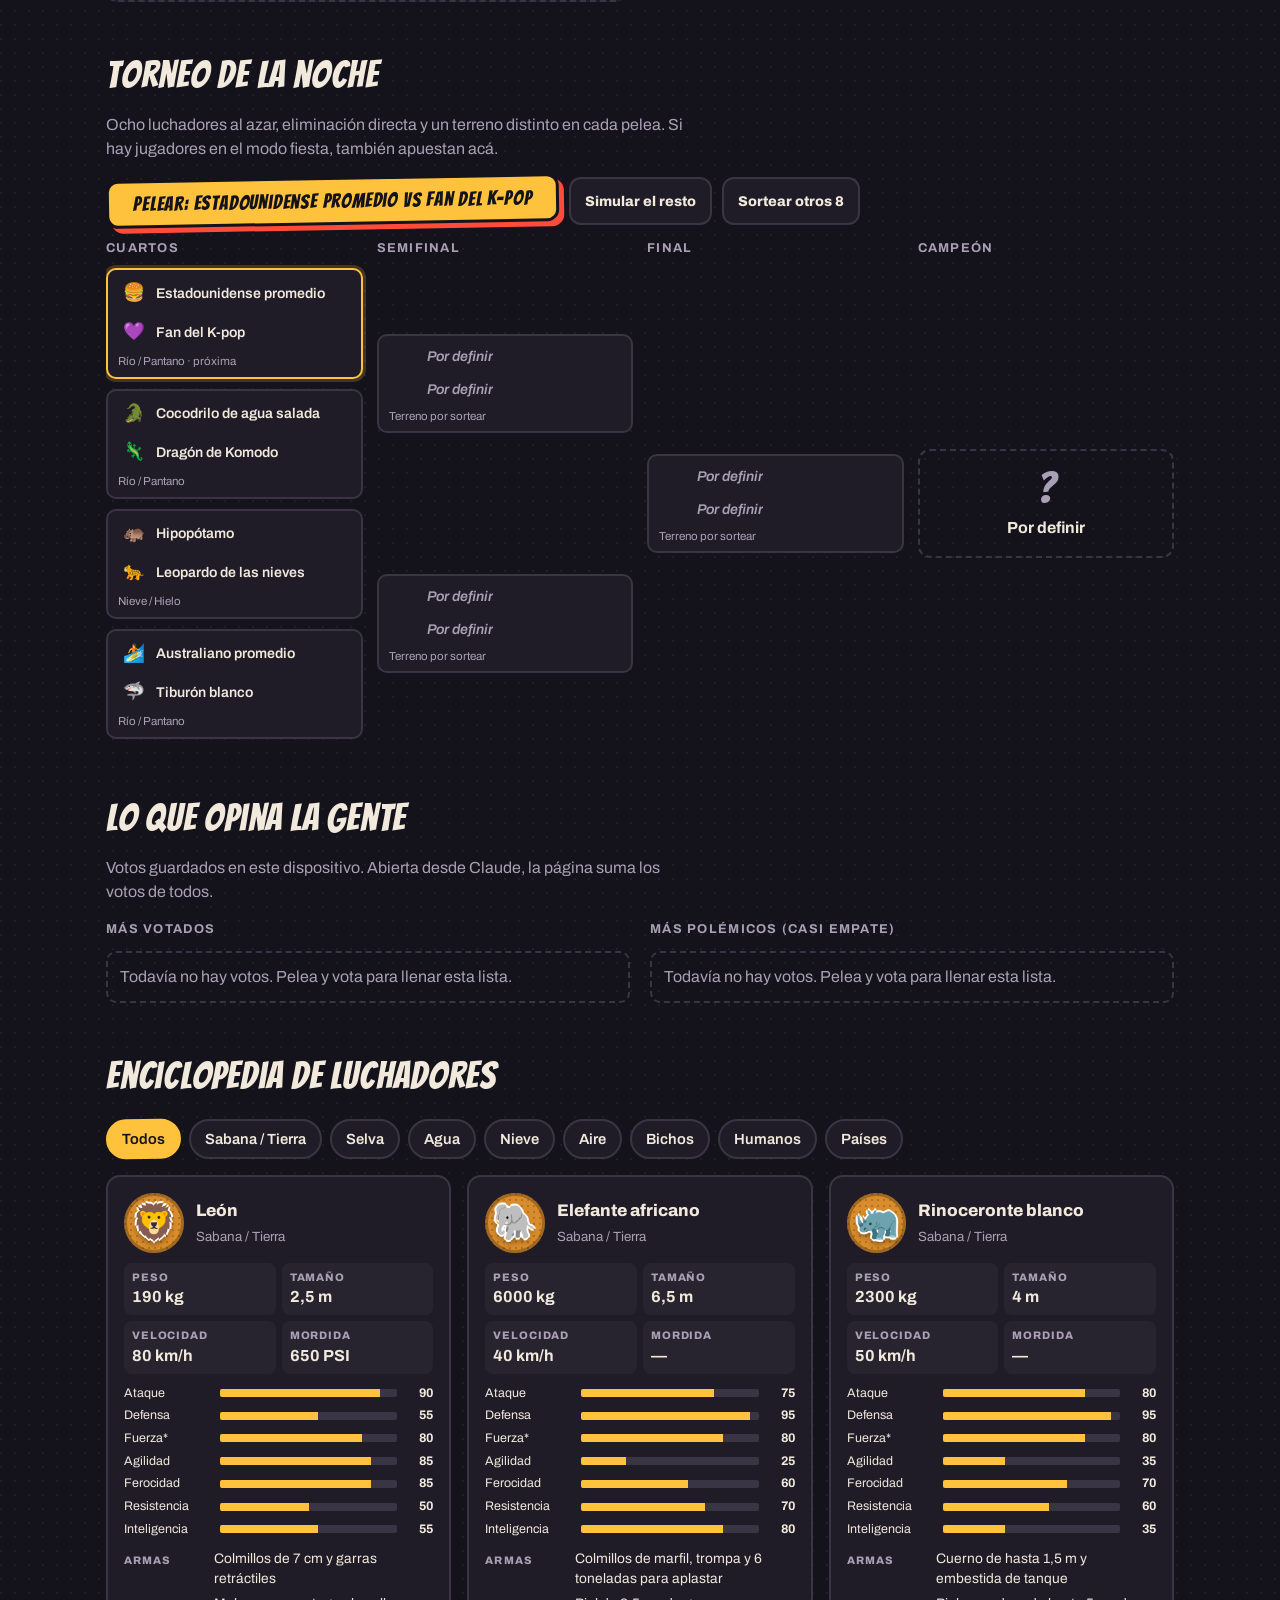
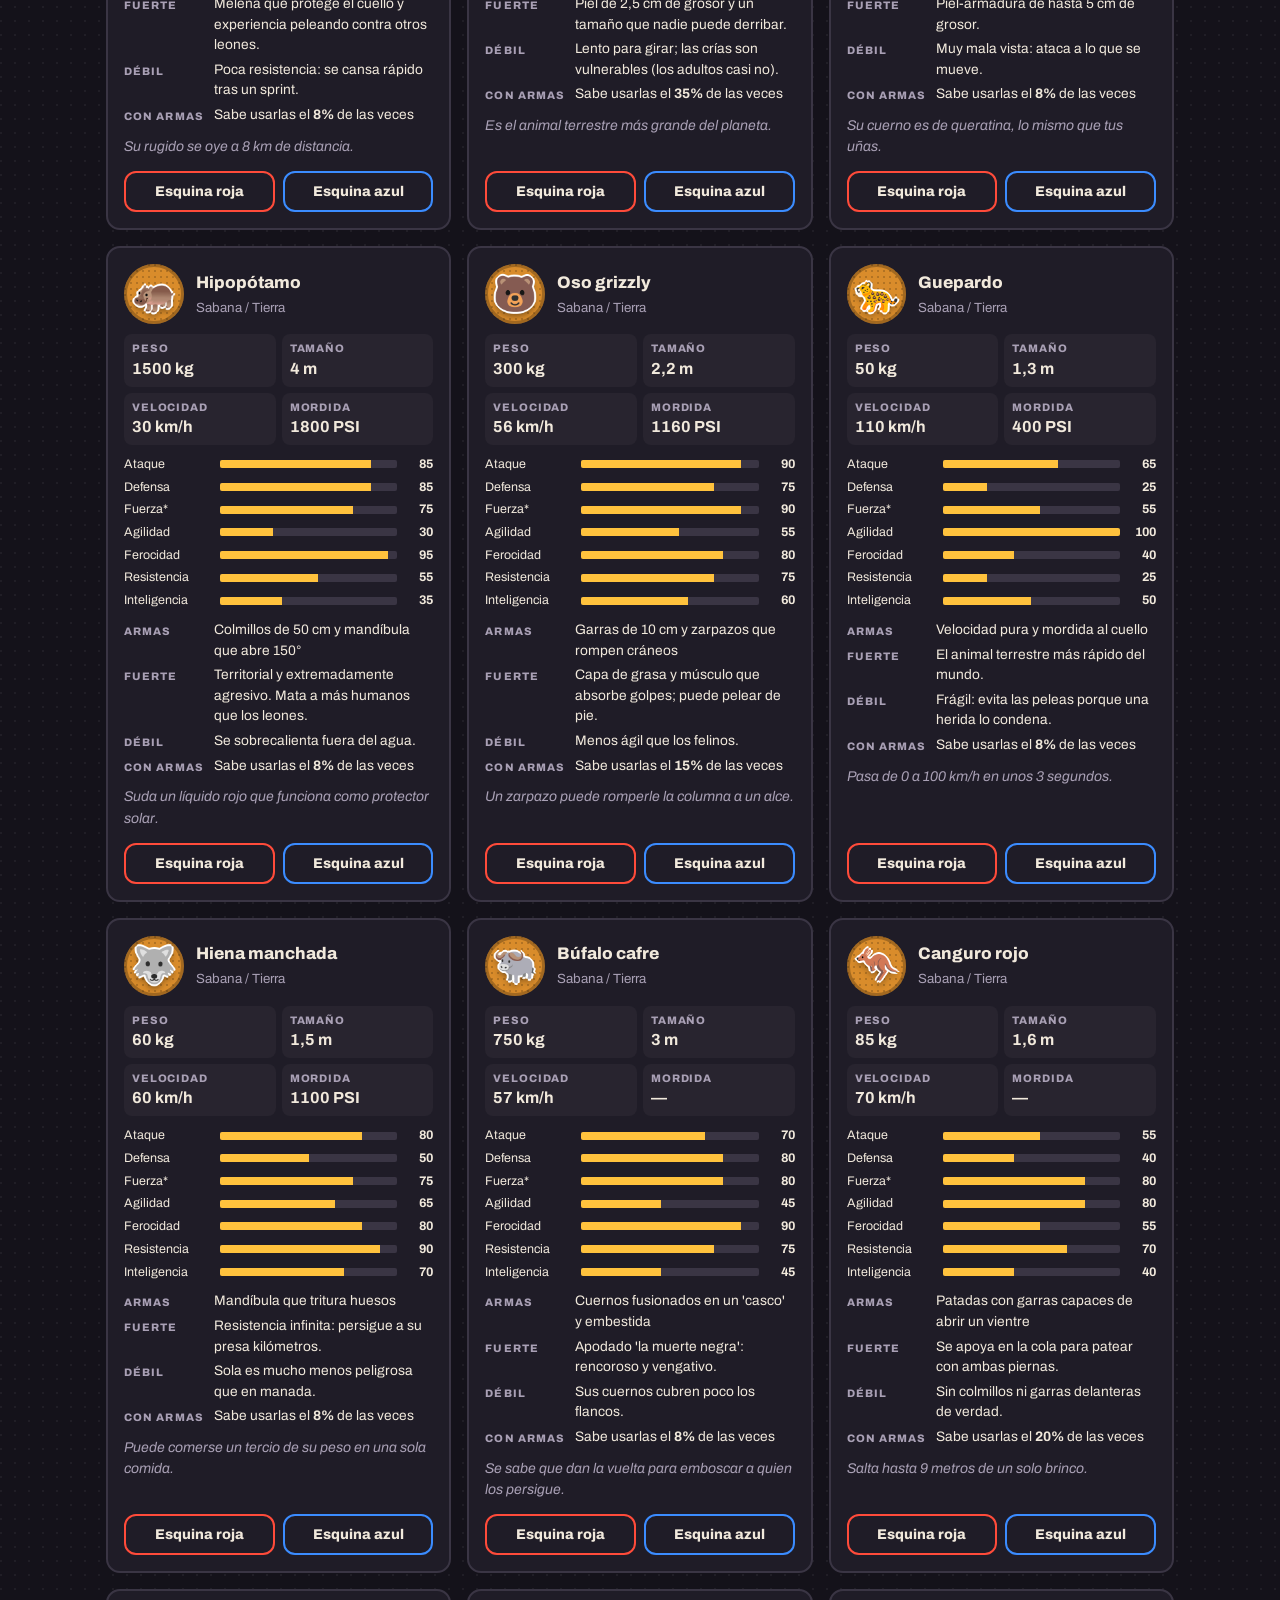
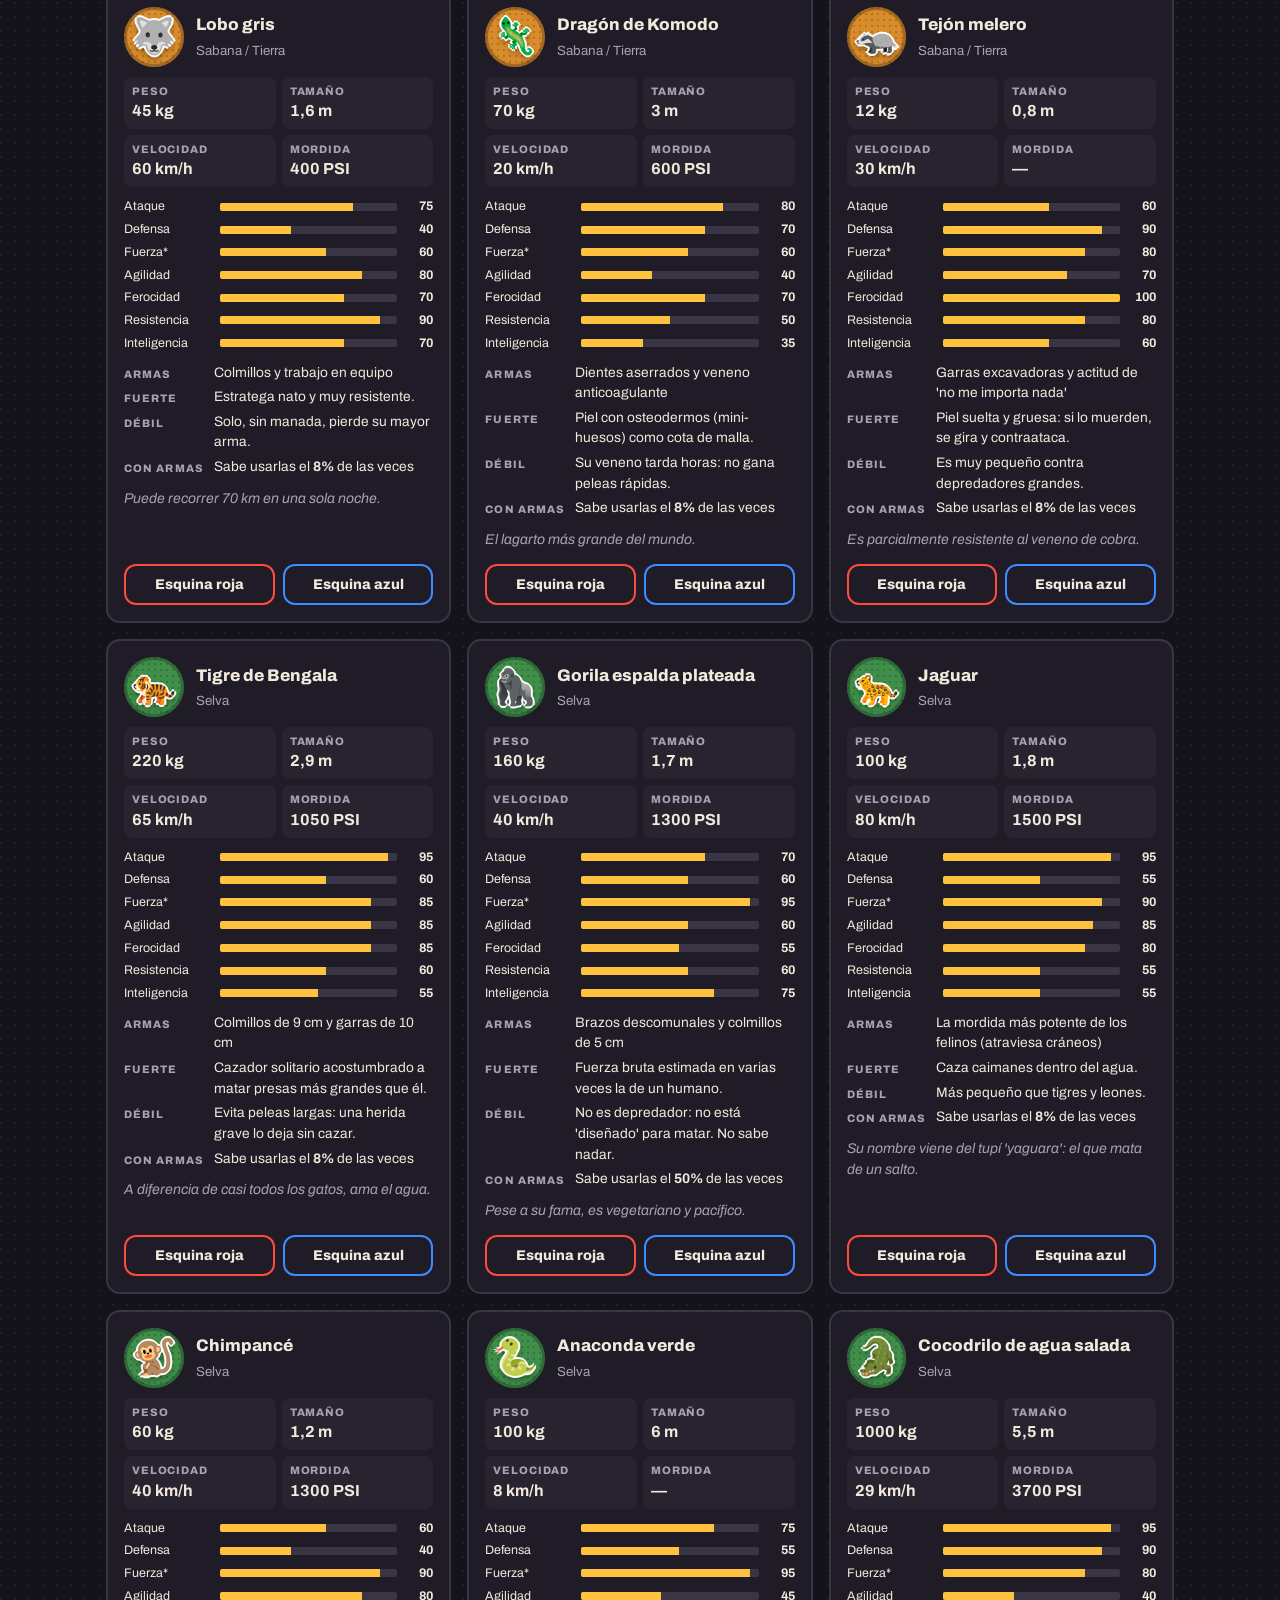
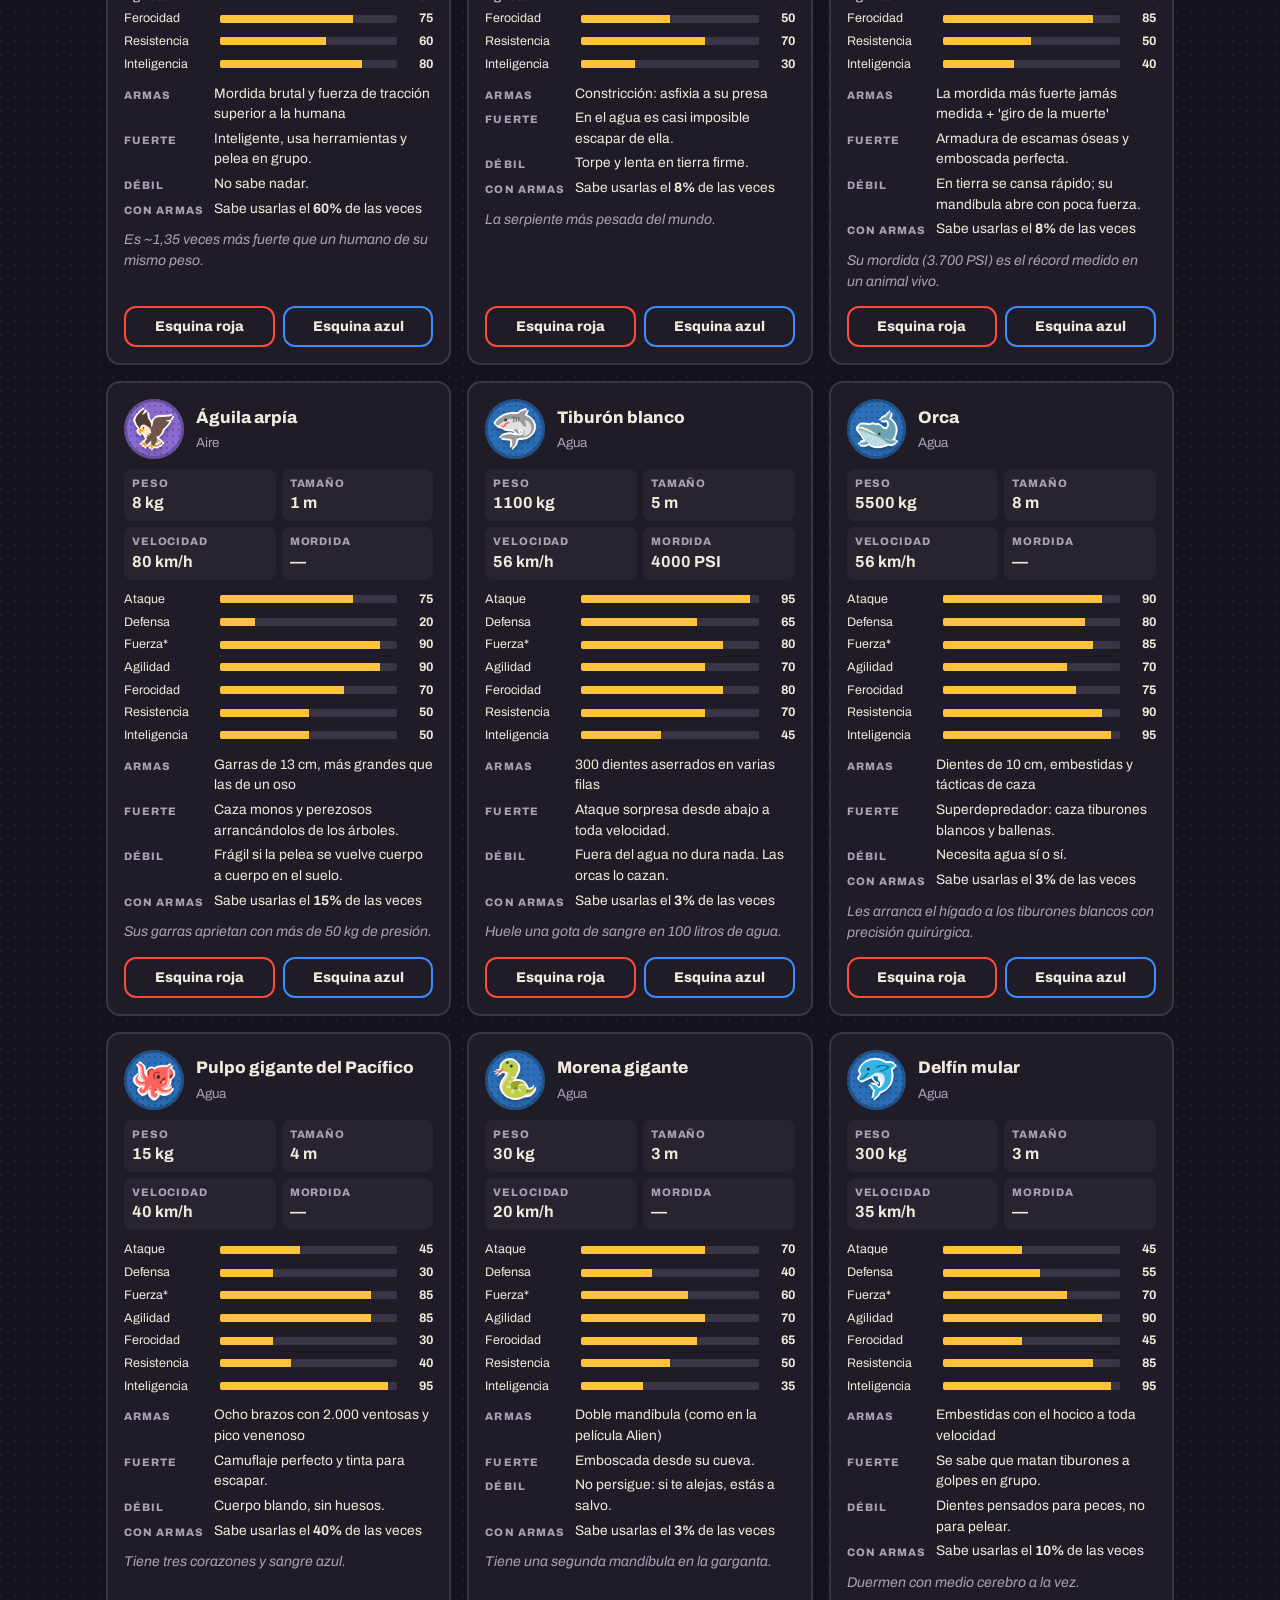
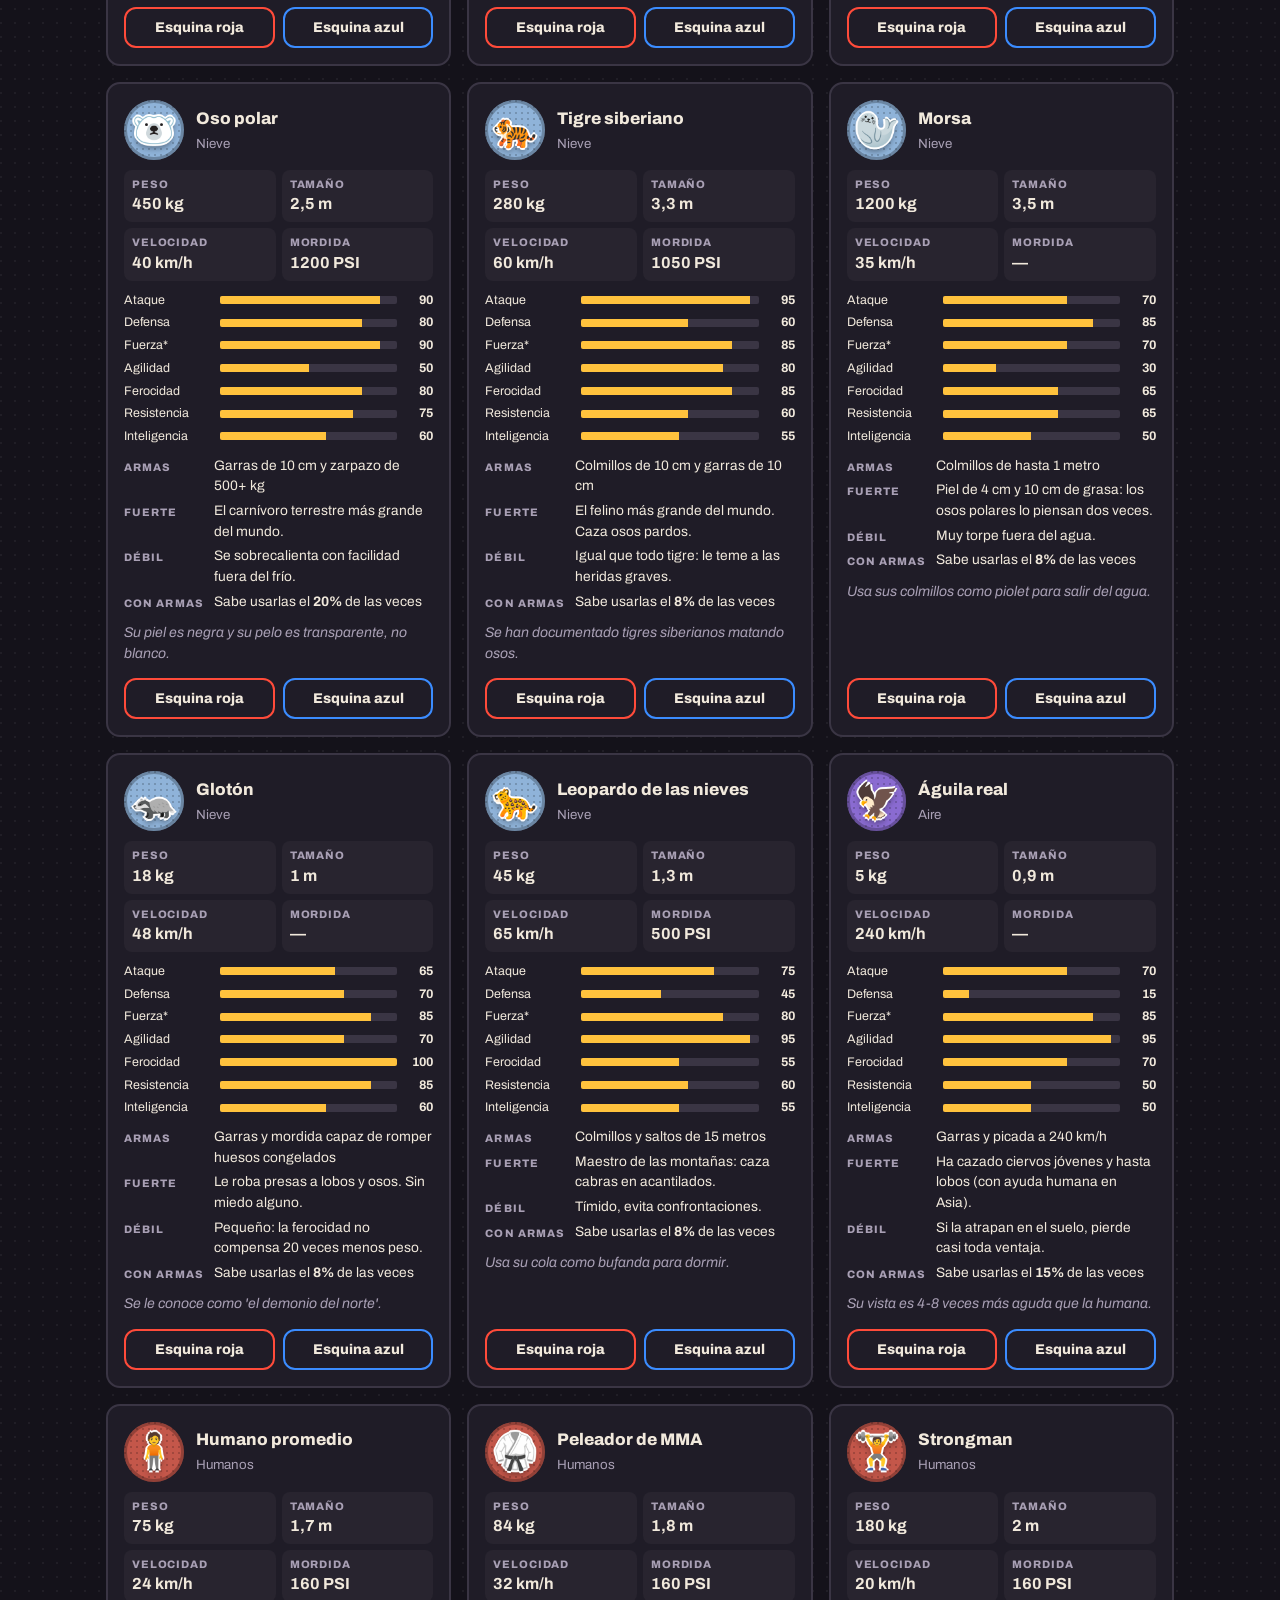
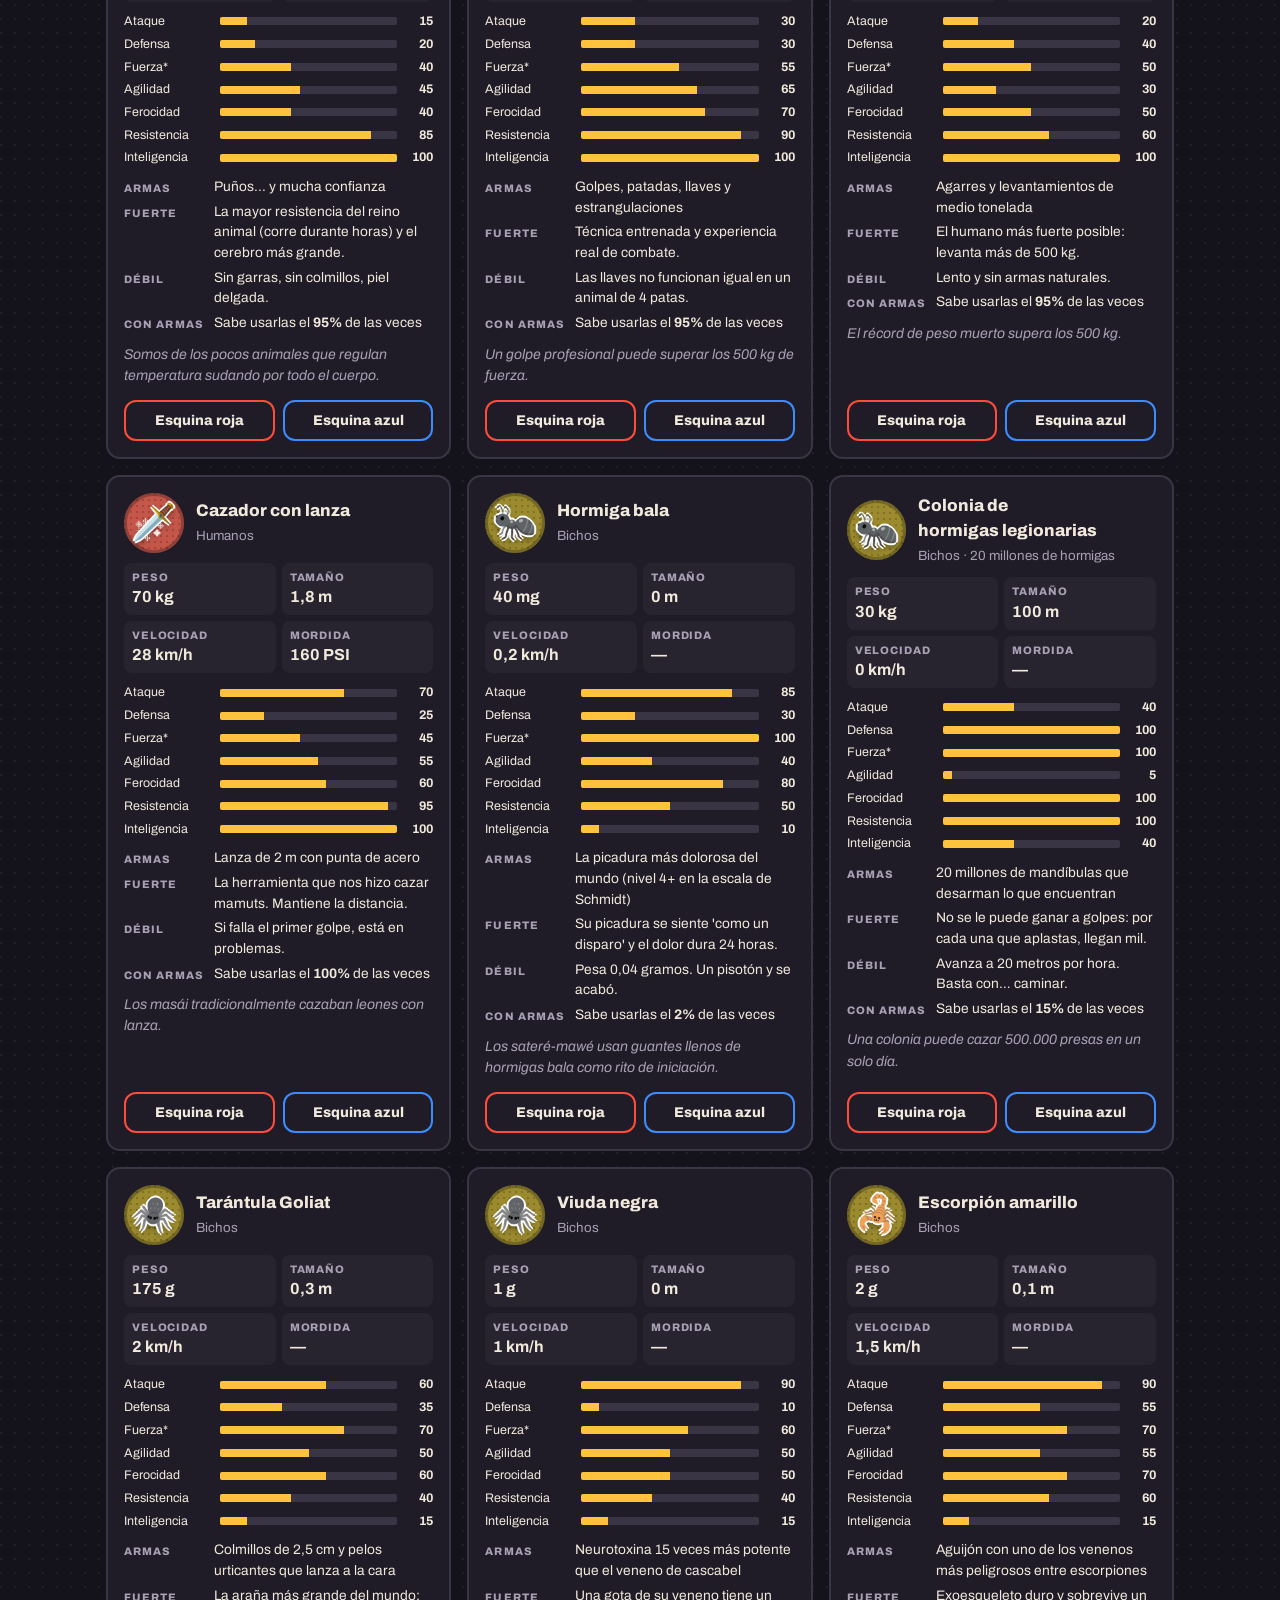
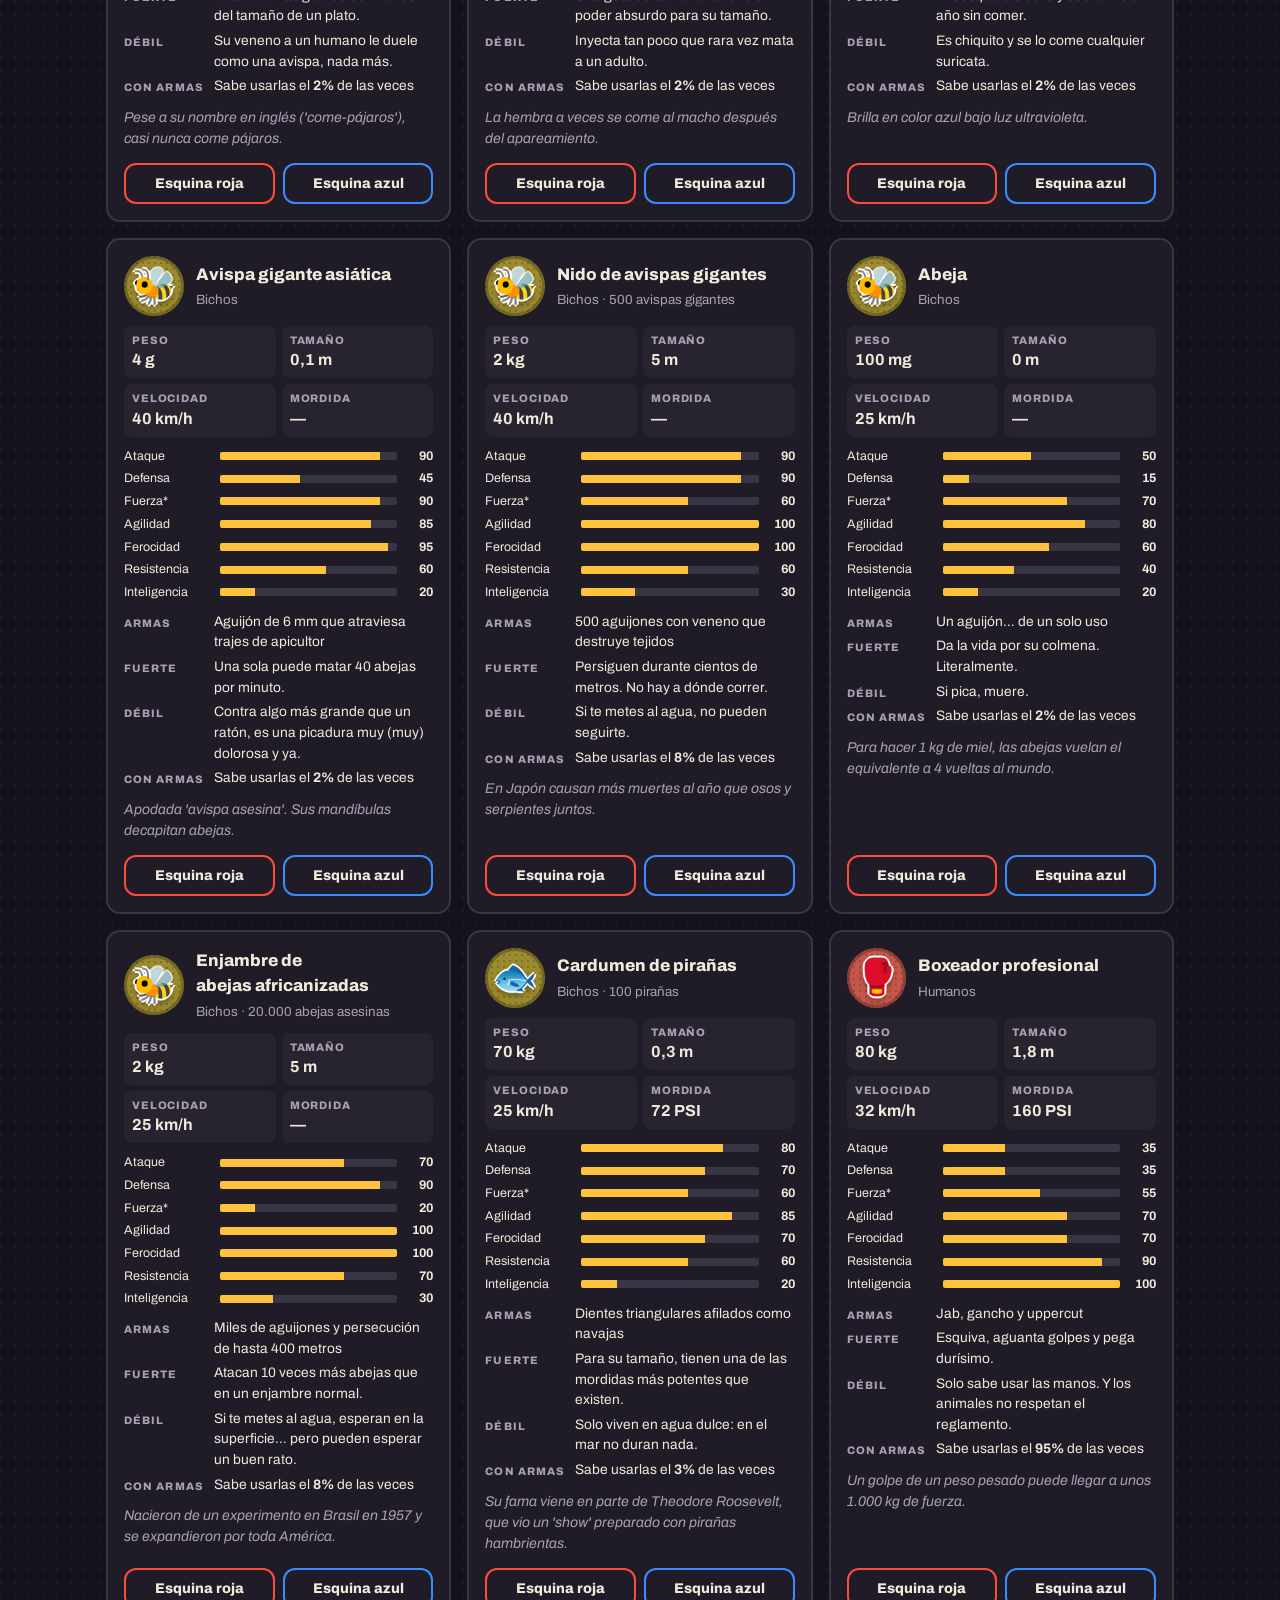
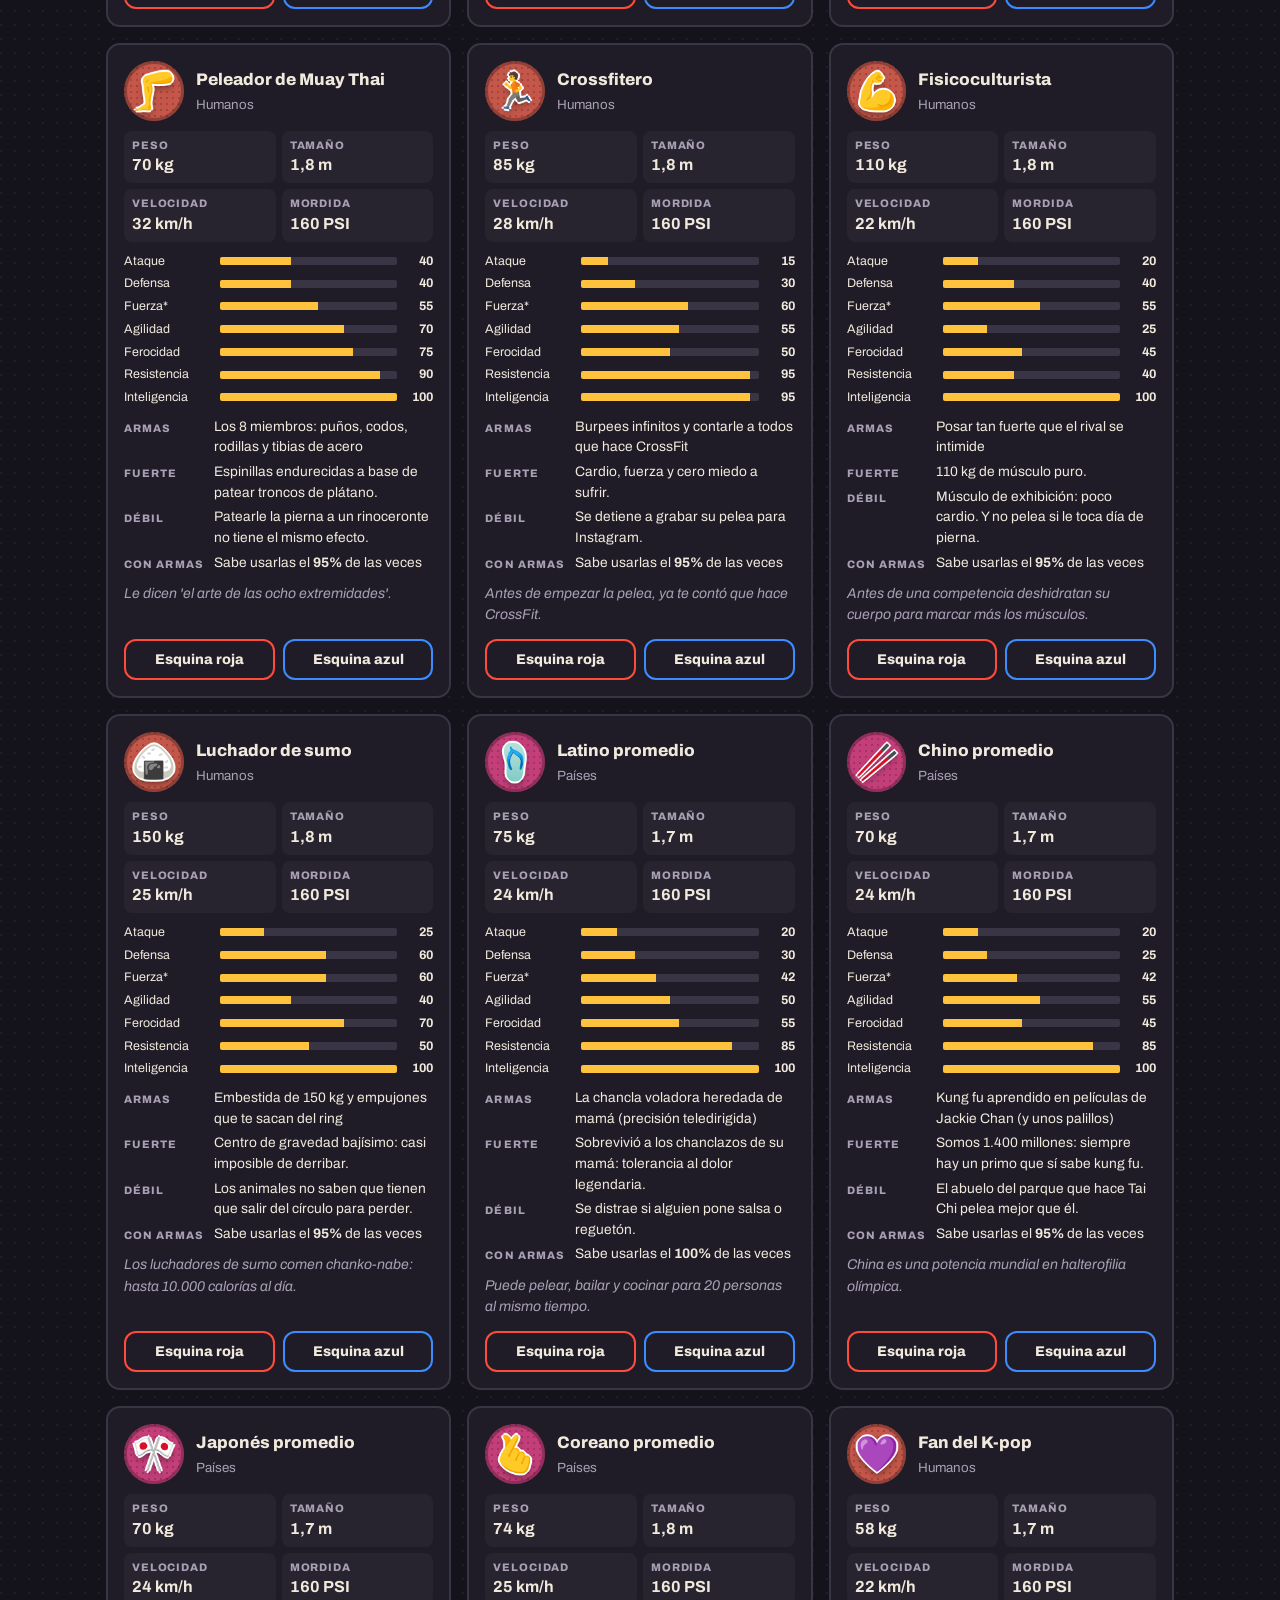
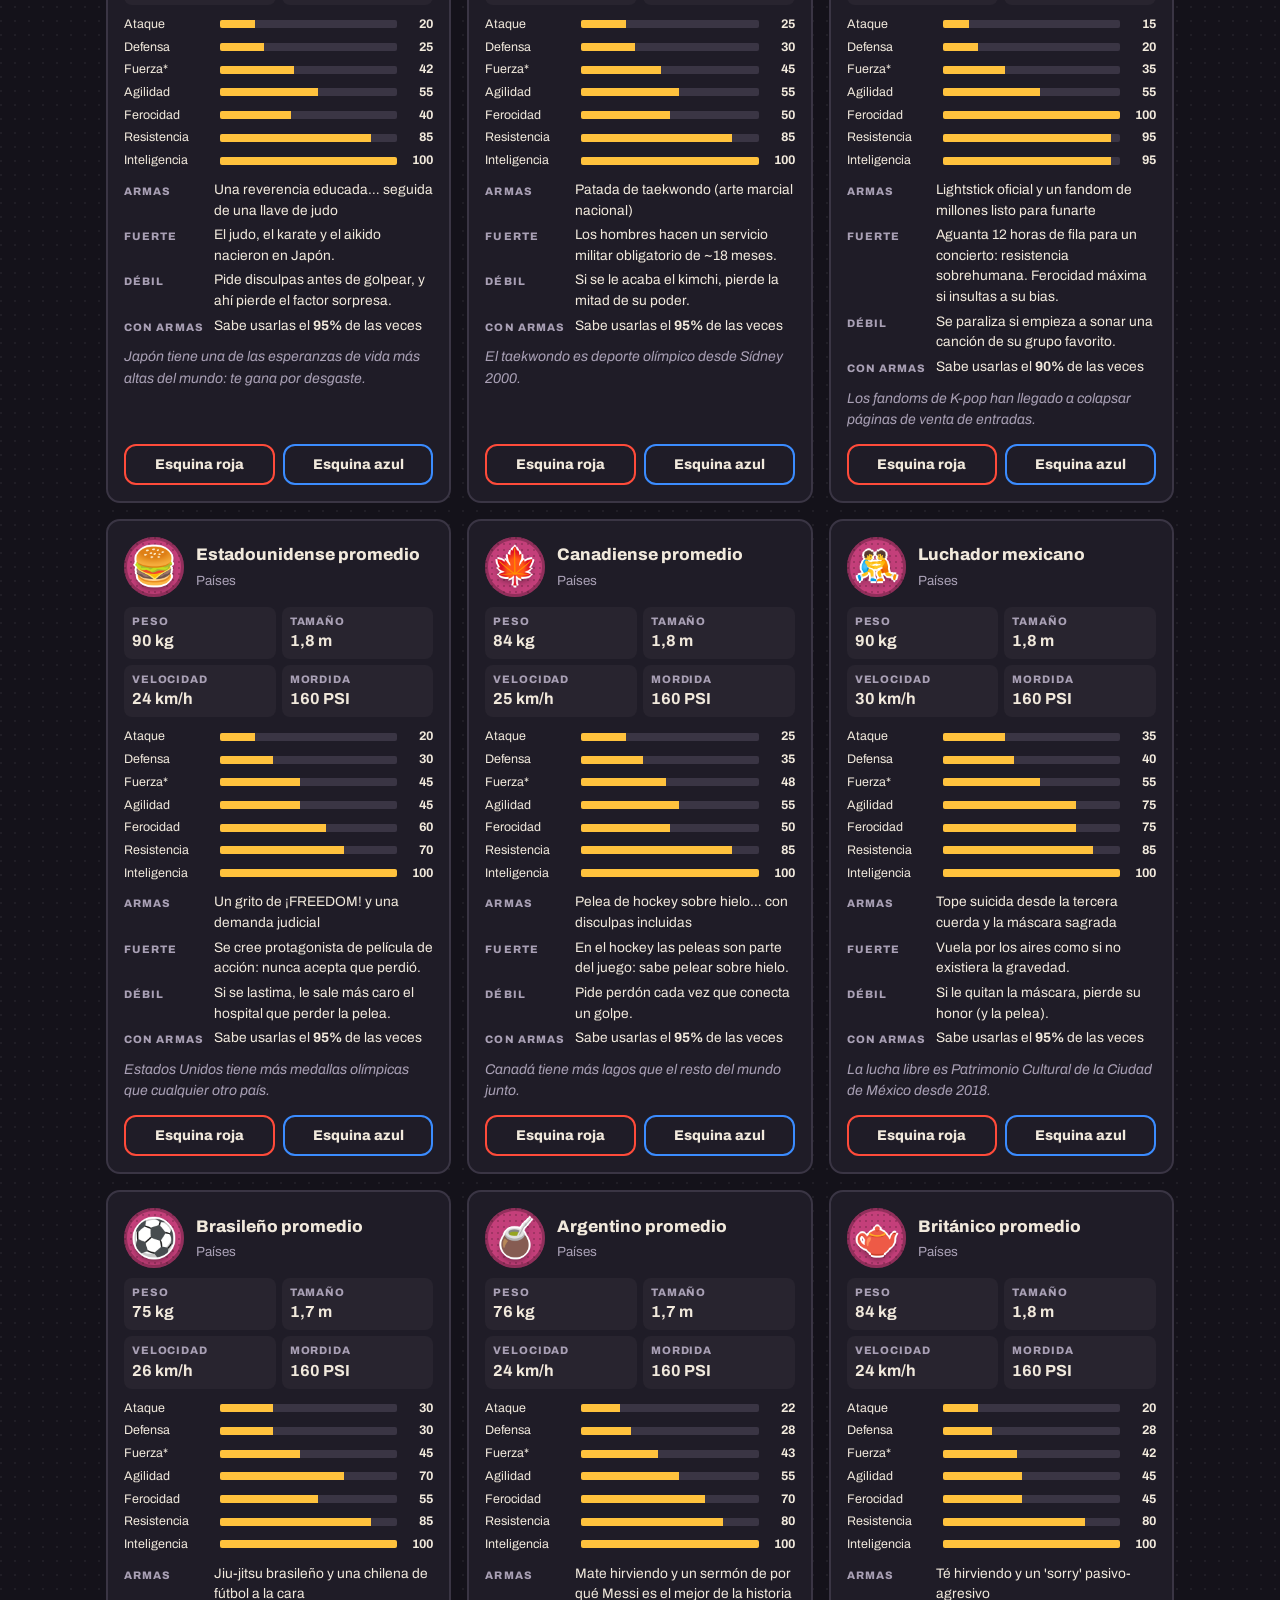
==== commit 99a1f8ab: "Agregar modo en línea con salas de Firebase - Nueva página sala.html: crear sala con código de 5 let" ====
--- a/index.html
+++ b/index.html
@@ -16,6 +16,16 @@
     <h1>¿Quién <span>ganaría</span>?</h1>
     <p class="lede">El debate de siempre entre amigos, ahora con datos reales. Elige dos luchadores, el terreno y un arma si quieres. Después, que empiece la discusión.</p>
   </header>
+
+  <div class="online-wrap">
+    <aside class="online-cta">
+      <div>
+        <h2>Jugar en línea</h2>
+        <p>Crea una sala y tus amigos entran desde su celular con un código. Todos apuestan y ven la misma pelea al mismo tiempo.</p>
+      </div>
+      <a id="link-online" class="btn primary small" href="sala.html">Crear o entrar a una sala</a>
+    </aside>
+  </div>
 
   <main>
     <section class="arena-picker" aria-label="Elegir arena">
--- a/css/styles.css
+++ b/css/styles.css
@@ -333,6 +333,73 @@
 .duelo-pct b:first-child { color: var(--red); }
 .duelo-pct b:last-child { color: var(--blue); }
 
+/* ── jugar en línea (acceso desde la portada) ── */
+.online-cta {
+  display: flex; gap: 16px; align-items: center; justify-content: space-between; flex-wrap: wrap;
+  margin-top: 28px; padding: 18px 20px; background: var(--surface); border: 3px solid var(--mustard); border-radius: var(--radius);
+  box-shadow: 6px 6px 0 rgba(255, 194, 61, 0.25);
+}
+.online-cta h2 { margin: 0; font-size: 1.9rem; }
+.online-cta p { margin: 4px 0 0; color: var(--muted); max-width: 52ch; }
+a.btn { display: inline-block; text-decoration: none; text-align: center; }
+
+.online-wrap { max-width: 1100px; margin: 0 auto; padding: 0 16px; }
+
+/* ── página de sala ── */
+.sala-top {
+  display: flex; justify-content: space-between; align-items: center; gap: 12px;
+  max-width: 760px; margin: 0 auto; padding: 14px 16px;
+}
+.sala-marca { font-family: var(--display); font-size: 1.7rem; color: var(--bone); text-decoration: none; letter-spacing: 0.02em; }
+.sala-marca span { color: var(--mustard); }
+.sala-codigo-top { font-family: var(--display); font-size: 1.4rem; letter-spacing: 0.12em; background: var(--mustard); color: var(--ink); padding: 2px 10px; border-radius: 6px; }
+.sala-main { max-width: 760px; margin: 0 auto; padding: 0 16px 48px; display: grid; gap: 18px; }
+.pantalla { display: grid; gap: 18px; }
+.sala-titulo { font-size: clamp(2.6rem, 10vw, 4rem); margin: 8px 0 0; line-height: 1; text-shadow: 3px 3px 0 var(--red); }
+.sala-estado { color: var(--muted); text-align: center; padding: 40px 0; }
+.campo { display: grid; gap: 6px; font-size: 0.78rem; font-weight: 800; letter-spacing: 0.08em; text-transform: uppercase; color: var(--muted); }
+.campo input, .campo select {
+  padding: 12px; border-radius: 10px; border: 2px solid var(--line); background: var(--surface); color: var(--bone);
+  font: inherit; font-size: 1rem; text-transform: none; letter-spacing: 0; font-weight: 600; min-width: 0; width: 100%;
+}
+#input-codigo { text-transform: uppercase; letter-spacing: 0.2em; font-family: var(--display); font-size: 1.5rem; }
+.sala-opciones { display: grid; grid-template-columns: 1fr 1fr; gap: 14px; }
+.sala-opcion { display: grid; gap: 12px; align-content: start; padding: 16px; background: var(--surface); border: 2px solid var(--line); border-radius: var(--radius); }
+.sala-opcion h2 { margin: 0; font-size: 1.6rem; }
+.sala-error { color: #fff; background: rgba(255, 75, 58, 0.2); border: 2px solid var(--red); border-radius: 10px; padding: 10px 12px; margin: 0; }
+.invitar {
+  display: flex; justify-content: space-between; align-items: center; gap: 16px; flex-wrap: wrap;
+  padding: 16px; background: var(--surface); border: 2px solid var(--line); border-radius: var(--radius);
+}
+.invitar p { margin: 0; }
+.codigo-grande { font-family: var(--display); font-size: clamp(3rem, 14vw, 4.5rem); letter-spacing: 0.14em; color: var(--mustard); line-height: 1; text-shadow: 3px 3px 0 var(--red); }
+.invitar-botones { display: flex; gap: 8px; flex-wrap: wrap; margin-top: 10px; }
+.qr { background: var(--paper); padding: 8px; border-radius: 8px; line-height: 0; }
+.qr:empty { display: none; }
+.qr img, .qr canvas { display: block; max-width: 100%; }
+.aviso { text-align: center; color: var(--muted); margin: 0; padding: 10px; }
+.centro { text-align: center; margin: 0; }
+.arma-tag { font-weight: 600; color: var(--mustard); font-size: 0.78rem; }
+.botones-apuesta { display: grid; grid-template-columns: 1fr 1fr; gap: 10px; margin-top: 12px; }
+.botones-apuesta .btn { padding: 16px 10px; font-size: 1rem; }
+.cuenta { text-align: center; margin: 10px 0 0; color: var(--muted); }
+.cuenta b { font-family: var(--display); font-size: 2rem; font-weight: 400; color: var(--mustard); margin-right: 4px; }
+.anfitrion { padding: 16px; background: var(--surface); border: 2px solid var(--mustard); border-radius: var(--radius); display: grid; gap: 12px; }
+.anfitrion h2 { margin: 0; font-size: 1.6rem; }
+.config-pelea { display: grid; grid-template-columns: 1fr 1fr; gap: 10px; }
+.config-pelea .campo:nth-child(3) { grid-column: 1 / -1; }
+.tabla-sala h2 { margin: 0 0 4px; font-size: 1.6rem; }
+.tabla-sala .tabla { max-width: none; }
+.tabla li.fuera { opacity: 0.45; }
+.rol { font-style: normal; font-size: 0.68rem; font-weight: 800; letter-spacing: 0.08em; text-transform: uppercase; color: var(--muted); margin-left: 4px; }
+.rol.tu { color: var(--mustard); }
+.sala-page .apuestas .winner { margin: 8px 0 12px; }
+@media (max-width: 560px) {
+  .sala-opciones { grid-template-columns: 1fr; }
+  .invitar { justify-content: center; text-align: center; }
+  .invitar-botones { justify-content: center; }
+}
+
 /* ═════════════ ESCENARIO DE PELEA ═════════════ */
 .stage {
   position: relative; height: clamp(280px, 46vw, 400px); border-radius: 6px; overflow: hidden; isolation: isolate;
